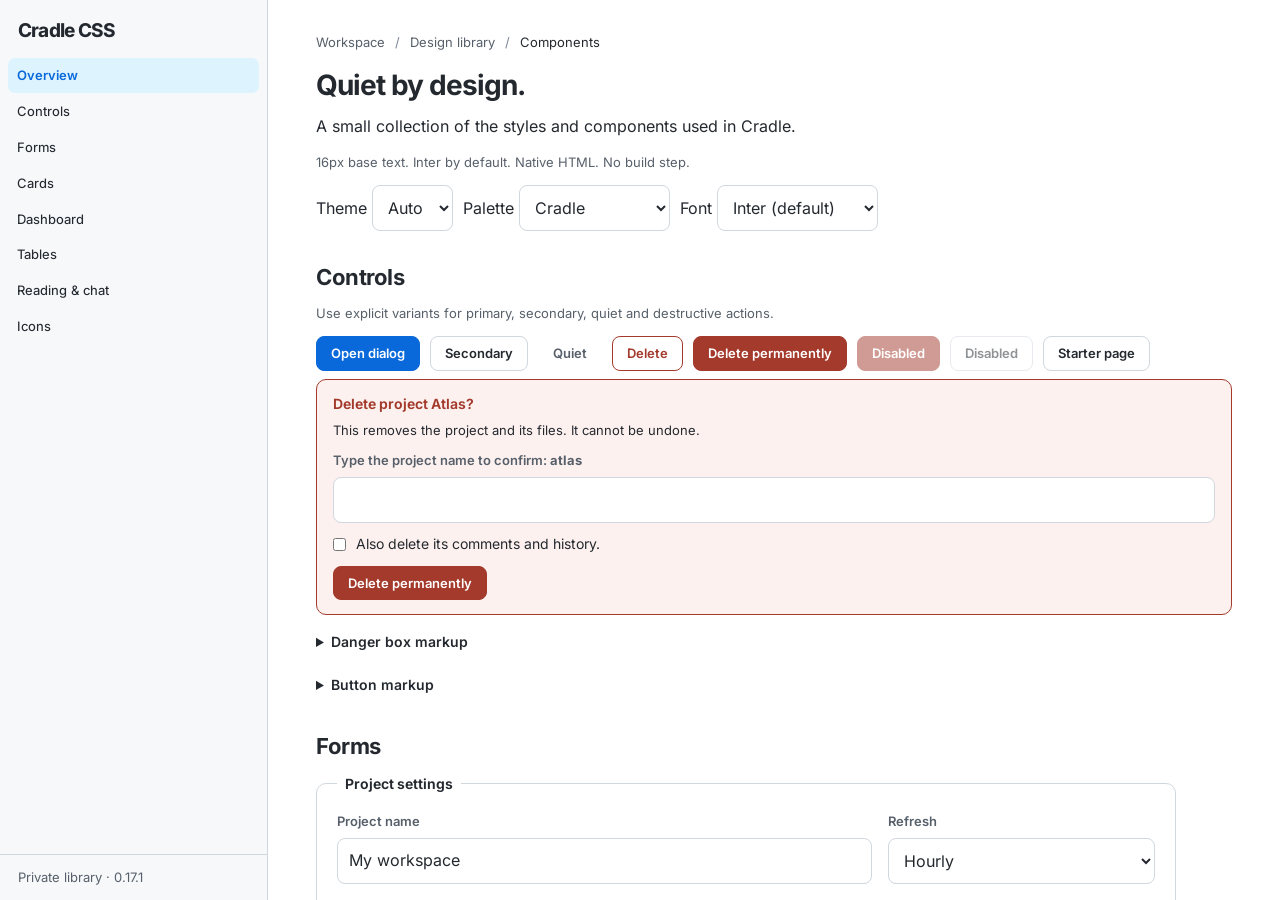
==== index.html @ 5da4446e "Standardize configuration cards and editor footers" ====
<!doctype html>
<html lang="en" data-skin="cradle">
<head>
  <meta charset="utf-8">
  <meta name="viewport" content="width=device-width, initial-scale=1">
  <title>Cradle CSS — components</title>
  <link rel="icon" href="data:,">
  <link rel="stylesheet" href="cradle.css">
  <link rel="stylesheet" href="fonts.css">
  <link rel="stylesheet" href="examples.css">
  <script src="fonts.js"></script>
  <script src="themes.js"></script>
  <script defer src="examples.js"></script>
  <script defer src="sort-tables.js"></script>
</head>
<body class="cradle cr-gallery">
  <div class="cr-shell">
    <aside class="cr-sidebar">
      <div class="cr-sidebar-head"><a class="cr-brand" href="#intro">Cradle CSS</a></div>
      <nav class="cr-nav" aria-label="Components">
        <a href="#intro" aria-current="location">Overview</a>
        <a href="#controls">Controls</a>
        <a href="#forms">Forms</a>
        <a href="#cards">Cards</a>
        <a href="#dashboard">Dashboard</a>
        <a href="#tables">Tables</a>
        <a href="#reading">Reading &amp; chat</a>
        <a href="#icons">Icons</a>
      </nav>
      <div class="cr-sidebar-foot cr-subtle">Private library · 0.17.1</div>
    </aside>
    <main class="cr-main">
      <div class="cr-container">
        <section id="intro" class="cr-section">
          <nav class="cr-breadcrumbs" aria-label="Breadcrumb"><ol><li><a href="starter.html">Workspace</a></li><li><a href="#cards">Design library</a></li><li><span aria-current="page">Components</span></li></ol></nav>
          <h1>Quiet by design.</h1>
          <p>A small collection of the styles and components used in Cradle.</p>
          <p class="cr-subtle">16px base text. Inter by default. Native HTML. No build step.</p>
          <div class="cr-toolbar">
            <label>Theme <select id="theme"><option value="auto">Auto</option><option value="light">Light</option><option value="dark">Dark</option></select></label>
            <label>Palette <select id="skin"><option value="cradle">Cradle</option><option value="dracula">Dracula</option><option value="one-dark">One Dark</option><option value="nord">Nord</option><option value="solarized">Solarized</option><option value="monokai">Monokai</option><option value="tokyo-night">Tokyo Night</option><option value="catppuccin">Catppuccin</option><option value="gruvbox">Gruvbox</option><option value="material">Material</option><option value="gen-i">GEN-I</option><option value="gen-i-portal">GEN-I Portal</option><option value="gen-i-lagoon">GEN-I Lagoon</option></select></label>
            <label>Font <select id="font"><option value="inter">Inter (default)</option><option value="manrope">Manrope</option><option value="native-sans">System</option><option value="native-mono">JetBrains Mono</option><option value="native-serif">Serif</option></select></label>
          </div>
          <div class="cr-gen-i-reference">
            <h3>GEN-I brand colours</h3>
            <div class="cr-grid">
              <article class="cr-card"><div class="cr-brand-swatch cr-gen-i-teal" aria-hidden="true"></div><strong>Teal · #005670</strong><p class="cr-subtle">Primary brand accent</p></article>
              <article class="cr-card"><div class="cr-brand-swatch cr-gen-i-gray" aria-hidden="true"></div><strong>Gray · #414141</strong><p class="cr-subtle">Light-mode text</p></article>
              <article class="cr-card"><div class="cr-brand-swatch cr-gen-i-white" aria-hidden="true"></div><strong>White · #FFFFFF</strong><p class="cr-subtle">Light-mode surfaces</p></article>
            </div>
            <p class="cr-subtle">Based on the supplied 2015 CGP RGB values. Dark colours and neutral/semantic states are digital adaptations. Font is chosen separately; this palette does not supply fonts or an official logo.</p>
            <p class="cr-gen-i-note cr-subtle" data-variant="gen-i">Classic: white surfaces, gray text, teal actions, links and selection.</p>
            <p class="cr-gen-i-note cr-subtle" data-variant="gen-i-lagoon">GEN-I Lagoon: cyan sidebar, deep teal selection and a teal-tinted workspace. Metrics have a strong accent edge; additional colours are digital adaptations.</p>
            <p class="cr-gen-i-note cr-subtle" data-variant="gen-i-portal">GEN-I Portal: pale green-gray sidebar (rgb(229, 236, 235)), turquoise primary buttons (rgb(21, 191, 172)) and a white canvas in light mode. Dark labels and deeper teal links/focus keep highlights readable; dark mode uses matching deep teal surfaces.</p>
            <p lang="sl">Delovni prostor Nova · č, š, ž · Č, Š, Ž</p>
          </div>
        </section>
        <section id="controls" class="cr-section">
          <h2>Controls</h2>
          <p class="cr-subtle">Use explicit variants for primary, secondary, quiet and destructive actions.</p>
          <div class="cr-toolbar">
            <button class="cr-button cr-primary" type="button" id="open-dialog">Open dialog</button>
            <button class="cr-button" type="button">Secondary</button>
            <button class="cr-button cr-quiet" type="button">Quiet</button>
            <button class="cr-button cr-danger" type="button">Delete</button>
            <button class="cr-button cr-danger-fill" type="button">Delete permanently</button>
            <button class="cr-button cr-danger-fill" type="button" disabled>Disabled</button>
            <button class="cr-button" type="button" disabled>Disabled</button>
            <a class="cr-button" href="starter.html">Starter page</a>
          </div>
          <div class="cr-danger-box">
            <h3>Delete project Atlas?</h3>
            <p>This removes the project and its files. It cannot be undone.</p>
            <label class="cr-field"><span>Type the project name to confirm: <strong>atlas</strong></span><input autocomplete="off" aria-label="Project name"></label>
            <label class="cr-check"><input type="checkbox"><span>Also delete its comments and history.</span></label>
            <button class="cr-button cr-danger-fill" type="button">Delete permanently</button>
          </div>
          <details class="cr-details"><summary>Danger box markup</summary><div class="cr-prose"><pre><code>&lt;div class="cr-danger-box"&gt;
  &lt;h3&gt;Delete project Atlas?&lt;/h3&gt;
  &lt;p&gt;This removes the project and its files. It cannot be undone.&lt;/p&gt;
  &lt;label class="cr-field"&gt;&lt;span&gt;Type the name to confirm&lt;/span&gt;&lt;input&gt;&lt;/label&gt;
  &lt;button class="cr-button cr-danger-fill" type="button"&gt;Delete permanently&lt;/button&gt;
&lt;/div&gt;</code></pre></div></details>
          <details class="cr-details"><summary>Button markup</summary><div class="cr-prose"><pre><code>&lt;button class="cr-button cr-primary" type="button"&gt;Save&lt;/button&gt;</code></pre></div></details>
          <p class="cr-subtle" id="feedback" role="status" aria-live="polite"></p>
        </section>
        <section id="forms" class="cr-section">
          <h2>Forms</h2>
          <form class="cr-form" id="sample-form">
            <fieldset>
              <legend>Project settings</legend>
              <div class="cr-row">
                <label class="cr-field">Project name<input name="name" value="My workspace" required></label>
                <label class="cr-field">Refresh<select name="refresh"><option>Hourly</option><option>Daily</option><option>Manual</option></select></label>
              </div>
              <label class="cr-field">Description<textarea name="description" rows="4" placeholder="What is this workspace for?"></textarea></label>
              <label class="cr-check"><input type="checkbox" name="notifications" checked>Enable notifications</label>
              <p class="cr-subtle">This example stays in your browser.</p>
              <button class="cr-button cr-primary" type="submit">Save settings</button>
              <p class="cr-subtle" id="form-status" role="status" aria-live="polite"></p>
            </fieldset>
          </form>
        </section>
        <section id="cards" class="cr-section">
          <h2>Cards &amp; metrics</h2>
          <div class="cr-grid">
            <article class="cr-card">
              <div class="cr-card-head"><div class="cr-identity"><span class="cr-avatar" aria-hidden="true">P</span><strong><s>Project archive</s></strong></div><span class="cr-badge cr-outline">Disabled</span></div>
              <p class="cr-subtle">A second card using the same spacing and controls.</p>
              <button class="cr-button" type="button">Edit</button>
            </article>
            <article class="cr-card">
              <div class="cr-card-head"><div class="cr-identity"><span class="cr-avatar" aria-hidden="true">N</span><strong>Sample notes</strong></div><span class="cr-badge">Ready</span></div>
              <p class="cr-subtle">Personal notes and project ideas.</p>
              <div class="cr-toolbar"><button class="cr-button" type="button">Edit</button><span class="cr-badge cr-outline">Local directory</span></div>
            </article>
          </div>
          <h3>Overview</h3>
          <div class="cr-metrics">
            <div class="cr-metric"><span>Documents</span><strong>128</strong></div>
            <div class="cr-metric"><span>Sources</span><strong>4</strong></div>
            <div class="cr-metric"><span>Questions</span><strong>36</strong></div>
            <div class="cr-metric"><span>Daily cost</span><strong>$0.12</strong></div>
          </div>
        </section>
        <section id="dashboard" class="cr-section">
          <h2>Dashboard &amp; progress</h2>
          <p class="cr-subtle">Cards share a six-column grid when there is room, and stack in smaller containers. Progress uses native HTML with a visible label and value.</p>
          <div class="cr-dashboard">
            <article class="cr-card cr-span-third"><h3>Import queue</h3><label for="import-progress" class="cr-subtle">Documents imported · 64 of 100</label><progress id="import-progress" class="cr-progress" value="64" max="100">64%</progress><p class="cr-subtle">64% complete</p></article>
            <article class="cr-card cr-span-two-thirds"><h3>Project overview</h3><p>Sample notes and the project archive share a quiet workspace.</p><p class="cr-subtle">A wider panel leaves room for context beside the summary.</p></article>
            <article class="cr-card cr-span-half"><h3>Waiting to start</h3><label for="waiting-progress" class="cr-subtle">Sources checked · 0 of 4</label><progress id="waiting-progress" class="cr-progress" value="0" max="4">0%</progress><p class="cr-subtle">Nothing processed yet.</p></article>
            <article class="cr-card cr-span-half"><h3>Archive ready</h3><label for="complete-progress" class="cr-subtle">Files indexed · 12 of 12</label><progress id="complete-progress" class="cr-progress" value="12" max="12">100%</progress><p class="cr-subtle">All files are available.</p></article>
            <article class="cr-card cr-span-full"><h3>Activity summary</h3><p class="cr-subtle">A full-width card can hold a timeline, chart or table using the same components.</p></article>
          </div>
          <details class="cr-details"><summary>Dashboard and progress markup</summary><div class="cr-prose"><pre><code>&lt;div class="cr-dashboard"&gt;
  &lt;article class="cr-card cr-span-third"&gt;Summary&lt;/article&gt;
  &lt;article class="cr-card cr-span-two-thirds"&gt;Details&lt;/article&gt;
&lt;/div&gt;
&lt;label for="work-progress"&gt;Imported · 64 of 100&lt;/label&gt;
&lt;progress id="work-progress" class="cr-progress" value="64" max="100"&gt;64%&lt;/progress&gt;</code></pre></div></details>
        </section>
        <section id="tables" class="cr-section">
          <h2>Tables</h2>
          <p class="cr-subtle">Tables sort by default when the optional helper is loaded. Select a column heading to sort; select it again to reverse the order.</p>
          <div class="cr-table-wrap" tabindex="0" role="region" aria-label="Sample source status">
            <table class="cr-table">
              <thead><tr><th scope="col">Source</th><th scope="col">Documents</th><th scope="col" data-sort="date">Last updated</th><th scope="col" data-sort="text">Status</th></tr></thead>
              <tbody><tr><td>Sample notes</td><td>128</td><td data-sort-value="2026-10-12T09:00:00Z">12 Oct, 09:00</td><td><span class="cr-badge">Ready</span></td></tr><tr><td>Project archive</td><td>64</td><td data-sort-value="2026-10-11T18:30:00Z">11 Oct, 18:30</td><td><span class="cr-badge cr-outline">Disabled</span></td></tr><tr><td>Design ideas</td><td>9</td><td data-sort-value="2026-10-10T14:15:00Z">10 Oct, 14:15</td><td><span class="cr-badge">Ready</span></td></tr></tbody>
            </table>
          </div>
          <section id="sticky-tables" class="cr-section">
          <h3>Sticky headings &amp; actions</h3>
          <p class="cr-subtle">Scroll inside the table. Headings stay at the top and the action column stays at the edge.</p>
          <div class="cr-table-wrap cr-table-scroll" tabindex="0" role="region" aria-label="Scrollable source collections">
            <table class="cr-table cr-table-sticky">
              <thead><tr><th scope="col">Source</th><th scope="col">Documents</th><th scope="col">Description</th><th scope="col">Status</th><th scope="col" class="cr-table-actions" data-sort="none">Actions</th></tr></thead>
              <tbody>
<tr><td>Sample collection 01</td><td>8</td><td>Fictional project documents for the shared workspace.</td><td><span class="cr-badge">Ready</span></td><td class="cr-table-actions"><button class="cr-button" type="button" data-example-source="Sample collection 01" aria-label="Edit Sample collection 01">Edit</button></td></tr>
<tr><td>Sample collection 02</td><td>16</td><td>Fictional project documents for the shared workspace.</td><td><span class="cr-badge">Ready</span></td><td class="cr-table-actions"><button class="cr-button" type="button" data-example-source="Sample collection 02" aria-label="Edit Sample collection 02">Edit</button></td></tr>
<tr><td>Sample collection 03</td><td>24</td><td>Fictional project documents for the shared workspace.</td><td><span class="cr-badge">Ready</span></td><td class="cr-table-actions"><button class="cr-button" type="button" data-example-source="Sample collection 03" aria-label="Edit Sample collection 03">Edit</button></td></tr>
<tr><td>Sample collection 04</td><td>32</td><td>Fictional project documents for the shared workspace.</td><td><span class="cr-badge">Ready</span></td><td class="cr-table-actions"><button class="cr-button" type="button" data-example-source="Sample collection 04" aria-label="Edit Sample collection 04">Edit</button></td></tr>
<tr><td>Sample collection 05</td><td>40</td><td>Fictional project documents for the shared workspace.</td><td><span class="cr-badge">Ready</span></td><td class="cr-table-actions"><button class="cr-button" type="button" data-example-source="Sample collection 05" aria-label="Edit Sample collection 05">Edit</button></td></tr>
<tr><td>Sample collection 06</td><td>48</td><td>Fictional project documents for the shared workspace.</td><td><span class="cr-badge">Ready</span></td><td class="cr-table-actions"><button class="cr-button" type="button" data-example-source="Sample collection 06" aria-label="Edit Sample collection 06">Edit</button></td></tr>
<tr><td>Sample collection 07</td><td>56</td><td>Fictional project documents for the shared workspace.</td><td><span class="cr-badge">Ready</span></td><td class="cr-table-actions"><button class="cr-button" type="button" data-example-source="Sample collection 07" aria-label="Edit Sample collection 07">Edit</button></td></tr>
<tr><td>Sample collection 08</td><td>64</td><td>Fictional project documents for the shared workspace.</td><td><span class="cr-badge">Ready</span></td><td class="cr-table-actions"><button class="cr-button" type="button" data-example-source="Sample collection 08" aria-label="Edit Sample collection 08">Edit</button></td></tr>
<tr><td>Sample collection 09</td><td>72</td><td>Fictional project documents for the shared workspace.</td><td><span class="cr-badge">Ready</span></td><td class="cr-table-actions"><button class="cr-button" type="button" data-example-source="Sample collection 09" aria-label="Edit Sample collection 09">Edit</button></td></tr>
<tr><td>Sample collection 10</td><td>80</td><td>Fictional project documents for the shared workspace.</td><td><span class="cr-badge">Ready</span></td><td class="cr-table-actions"><button class="cr-button" type="button" data-example-source="Sample collection 10" aria-label="Edit Sample collection 10">Edit</button></td></tr>
<tr><td>Sample collection 11</td><td>88</td><td>Fictional project documents for the shared workspace.</td><td><span class="cr-badge">Ready</span></td><td class="cr-table-actions"><button class="cr-button" type="button" data-example-source="Sample collection 11" aria-label="Edit Sample collection 11">Edit</button></td></tr>
<tr><td>Sample collection 12</td><td>96</td><td>Fictional project documents for the shared workspace.</td><td><span class="cr-badge">Ready</span></td><td class="cr-table-actions"><button class="cr-button" type="button" data-example-source="Sample collection 12" aria-label="Edit Sample collection 12">Edit</button></td></tr>
              </tbody>
            </table>
          </div>
          <p id="table-action-status" class="cr-subtle" role="status"></p>
          </section>
          <details class="cr-details"><summary>Keep a table in its original order</summary><div class="cr-prose"><pre><code>&lt;table class="cr-table" data-sortable="false"&gt;…&lt;/table&gt;
&lt;th scope="col" data-sort="none"&gt;Actions&lt;/th&gt;</code></pre></div></details>
        </section>
        <section id="reading" class="cr-section cr-prose">
          <h2>Reading &amp; chat</h2>
          <div class="cr-message">How can I keep the interface consistent?</div>
          <p>Reuse the same typography, controls and spacing across each page. Let the content provide the visual hierarchy.</p>
          <blockquote>Use colour to indicate actions and state, and keep supporting information quiet.</blockquote>
          <p>Set the main text size with <code>--cr-font-size</code>. Keep longer answers within a comfortable reading width.</p>
          <label class="cr-sr-only" for="question">Ask a question</label>
          <textarea class="cr-composer" id="question" placeholder="Ask a question…"></textarea>
        </section>
        <section id="icons" class="cr-section">
          <h2>Lucide icons</h2>
          <p class="cr-subtle">Local SVGs inherit the text colour. Keep labels on controls and use the same icon consistently for the same action.</p>
          <div class="cr-toolbar">
            <button class="cr-button cr-primary" type="button"><svg class="cr-icon" aria-hidden="true" focusable="false"><use href="lucide.svg#plus"></use></svg> New project</button>
            <button class="cr-button" type="button"><svg class="cr-icon" aria-hidden="true" focusable="false"><use href="lucide.svg#save"></use></svg> Save</button>
            <button class="cr-button" type="button"><svg class="cr-icon" aria-hidden="true" focusable="false"><use href="lucide.svg#settings"></use></svg> Settings</button>
            <button class="cr-button cr-danger" type="button"><svg class="cr-icon" aria-hidden="true" focusable="false"><use href="lucide.svg#trash"></use></svg> Delete</button>
            <button class="cr-button cr-quiet" type="button" aria-label="Search workspace"><svg class="cr-icon" aria-hidden="true" focusable="false"><use href="lucide.svg#search"></use></svg></button>
          </div>
          <details class="cr-details"><summary>Icon markup</summary><div class="cr-prose"><pre><code>&lt;button class="cr-button" type="button"&gt;
  &lt;svg class="cr-icon" aria-hidden="true" focusable="false"&gt;
    &lt;use href="lucide.svg#save"&gt;&lt;/use&gt;
  &lt;/svg&gt;
  Save
&lt;/button&gt;</code></pre></div></details>
          <div class="cr-toolbar cr-icon-search">
            <label class="cr-field">Search icons<input id="icon-search" type="search" placeholder="Try arrow, folder or search" aria-controls="icon-catalogue" disabled></label>
            <button id="icon-clear" class="cr-button" type="button" disabled>Clear search</button>
          </div>
          <p id="icon-count" class="cr-subtle" role="status">1879 icons</p>
          <details id="icon-library" class="cr-details" open>
            <summary>Browse all 1879 icons · Lucide 1.56.0</summary>
            <div>
              <noscript><p class="cr-subtle">All icons are listed below. Filtering requires the gallery JavaScript.</p></noscript>
              <ul id="icon-catalogue" class="cr-icon-catalogue" tabindex="0" aria-label="Lucide icon catalogue">
                <li data-icon-name="a-arrow-down"><svg class="cr-icon" aria-hidden="true" focusable="false"><use href="lucide.svg#a-arrow-down"></use></svg><code>a-arrow-down</code></li>
                <li data-icon-name="a-arrow-up"><svg class="cr-icon" aria-hidden="true" focusable="false"><use href="lucide.svg#a-arrow-up"></use></svg><code>a-arrow-up</code></li>
                <li data-icon-name="a-large-small"><svg class="cr-icon" aria-hidden="true" focusable="false"><use href="lucide.svg#a-large-small"></use></svg><code>a-large-small</code></li>
                <li data-icon-name="accessibility"><svg class="cr-icon" aria-hidden="true" focusable="false"><use href="lucide.svg#accessibility"></use></svg><code>accessibility</code></li>
                <li data-icon-name="activity"><svg class="cr-icon" aria-hidden="true" focusable="false"><use href="lucide.svg#activity"></use></svg><code>activity</code></li>
                <li data-icon-name="ad"><svg class="cr-icon" aria-hidden="true" focusable="false"><use href="lucide.svg#ad"></use></svg><code>ad</code></li>
                <li data-icon-name="air-vent"><svg class="cr-icon" aria-hidden="true" focusable="false"><use href="lucide.svg#air-vent"></use></svg><code>air-vent</code></li>
                <li data-icon-name="airplay"><svg class="cr-icon" aria-hidden="true" focusable="false"><use href="lucide.svg#airplay"></use></svg><code>airplay</code></li>
                <li data-icon-name="alarm-clock"><svg class="cr-icon" aria-hidden="true" focusable="false"><use href="lucide.svg#alarm-clock"></use></svg><code>alarm-clock</code></li>
                <li data-icon-name="alarm-clock-check"><svg class="cr-icon" aria-hidden="true" focusable="false"><use href="lucide.svg#alarm-clock-check"></use></svg><code>alarm-clock-check</code></li>
                <li data-icon-name="alarm-clock-minus"><svg class="cr-icon" aria-hidden="true" focusable="false"><use href="lucide.svg#alarm-clock-minus"></use></svg><code>alarm-clock-minus</code></li>
                <li data-icon-name="alarm-clock-off"><svg class="cr-icon" aria-hidden="true" focusable="false"><use href="lucide.svg#alarm-clock-off"></use></svg><code>alarm-clock-off</code></li>
                <li data-icon-name="alarm-clock-plus"><svg class="cr-icon" aria-hidden="true" focusable="false"><use href="lucide.svg#alarm-clock-plus"></use></svg><code>alarm-clock-plus</code></li>
                <li data-icon-name="alarm-smoke"><svg class="cr-icon" aria-hidden="true" focusable="false"><use href="lucide.svg#alarm-smoke"></use></svg><code>alarm-smoke</code></li>
                <li data-icon-name="align-center-horizontal"><svg class="cr-icon" aria-hidden="true" focusable="false"><use href="lucide.svg#align-center-horizontal"></use></svg><code>align-center-horizontal</code></li>
                <li data-icon-name="align-center-vertical"><svg class="cr-icon" aria-hidden="true" focusable="false"><use href="lucide.svg#align-center-vertical"></use></svg><code>align-center-vertical</code></li>
                <li data-icon-name="align-end-horizontal"><svg class="cr-icon" aria-hidden="true" focusable="false"><use href="lucide.svg#align-end-horizontal"></use></svg><code>align-end-horizontal</code></li>
                <li data-icon-name="align-end-vertical"><svg class="cr-icon" aria-hidden="true" focusable="false"><use href="lucide.svg#align-end-vertical"></use></svg><code>align-end-vertical</code></li>
                <li data-icon-name="align-horizontal-distribute-center"><svg class="cr-icon" aria-hidden="true" focusable="false"><use href="lucide.svg#align-horizontal-distribute-center"></use></svg><code>align-horizontal-distribute-center</code></li>
                <li data-icon-name="align-horizontal-distribute-end"><svg class="cr-icon" aria-hidden="true" focusable="false"><use href="lucide.svg#align-horizontal-distribute-end"></use></svg><code>align-horizontal-distribute-end</code></li>
                <li data-icon-name="align-horizontal-distribute-start"><svg class="cr-icon" aria-hidden="true" focusable="false"><use href="lucide.svg#align-horizontal-distribute-start"></use></svg><code>align-horizontal-distribute-start</code></li>
                <li data-icon-name="align-horizontal-justify-center"><svg class="cr-icon" aria-hidden="true" focusable="false"><use href="lucide.svg#align-horizontal-justify-center"></use></svg><code>align-horizontal-justify-center</code></li>
                <li data-icon-name="align-horizontal-justify-end"><svg class="cr-icon" aria-hidden="true" focusable="false"><use href="lucide.svg#align-horizontal-justify-end"></use></svg><code>align-horizontal-justify-end</code></li>
                <li data-icon-name="align-horizontal-justify-start"><svg class="cr-icon" aria-hidden="true" focusable="false"><use href="lucide.svg#align-horizontal-justify-start"></use></svg><code>align-horizontal-justify-start</code></li>
                <li data-icon-name="align-horizontal-space-around"><svg class="cr-icon" aria-hidden="true" focusable="false"><use href="lucide.svg#align-horizontal-space-around"></use></svg><code>align-horizontal-space-around</code></li>
                <li data-icon-name="align-horizontal-space-between"><svg class="cr-icon" aria-hidden="true" focusable="false"><use href="lucide.svg#align-horizontal-space-between"></use></svg><code>align-horizontal-space-between</code></li>
                <li data-icon-name="align-start-horizontal"><svg class="cr-icon" aria-hidden="true" focusable="false"><use href="lucide.svg#align-start-horizontal"></use></svg><code>align-start-horizontal</code></li>
                <li data-icon-name="align-start-vertical"><svg class="cr-icon" aria-hidden="true" focusable="false"><use href="lucide.svg#align-start-vertical"></use></svg><code>align-start-vertical</code></li>
                <li data-icon-name="align-vertical-distribute-center"><svg class="cr-icon" aria-hidden="true" focusable="false"><use href="lucide.svg#align-vertical-distribute-center"></use></svg><code>align-vertical-distribute-center</code></li>
                <li data-icon-name="align-vertical-distribute-end"><svg class="cr-icon" aria-hidden="true" focusable="false"><use href="lucide.svg#align-vertical-distribute-end"></use></svg><code>align-vertical-distribute-end</code></li>
                <li data-icon-name="align-vertical-distribute-start"><svg class="cr-icon" aria-hidden="true" focusable="false"><use href="lucide.svg#align-vertical-distribute-start"></use></svg><code>align-vertical-distribute-start</code></li>
                <li data-icon-name="align-vertical-justify-center"><svg class="cr-icon" aria-hidden="true" focusable="false"><use href="lucide.svg#align-vertical-justify-center"></use></svg><code>align-vertical-justify-center</code></li>
                <li data-icon-name="align-vertical-justify-end"><svg class="cr-icon" aria-hidden="true" focusable="false"><use href="lucide.svg#align-vertical-justify-end"></use></svg><code>align-vertical-justify-end</code></li>
                <li data-icon-name="align-vertical-justify-start"><svg class="cr-icon" aria-hidden="true" focusable="false"><use href="lucide.svg#align-vertical-justify-start"></use></svg><code>align-vertical-justify-start</code></li>
                <li data-icon-name="align-vertical-space-around"><svg class="cr-icon" aria-hidden="true" focusable="false"><use href="lucide.svg#align-vertical-space-around"></use></svg><code>align-vertical-space-around</code></li>
                <li data-icon-name="align-vertical-space-between"><svg class="cr-icon" aria-hidden="true" focusable="false"><use href="lucide.svg#align-vertical-space-between"></use></svg><code>align-vertical-space-between</code></li>
                <li data-icon-name="ambulance"><svg class="cr-icon" aria-hidden="true" focusable="false"><use href="lucide.svg#ambulance"></use></svg><code>ambulance</code></li>
                <li data-icon-name="ampersand"><svg class="cr-icon" aria-hidden="true" focusable="false"><use href="lucide.svg#ampersand"></use></svg><code>ampersand</code></li>
                <li data-icon-name="ampersands"><svg class="cr-icon" aria-hidden="true" focusable="false"><use href="lucide.svg#ampersands"></use></svg><code>ampersands</code></li>
                <li data-icon-name="amphora"><svg class="cr-icon" aria-hidden="true" focusable="false"><use href="lucide.svg#amphora"></use></svg><code>amphora</code></li>
                <li data-icon-name="anchor"><svg class="cr-icon" aria-hidden="true" focusable="false"><use href="lucide.svg#anchor"></use></svg><code>anchor</code></li>
                <li data-icon-name="angle"><svg class="cr-icon" aria-hidden="true" focusable="false"><use href="lucide.svg#angle"></use></svg><code>angle</code></li>
                <li data-icon-name="antenna"><svg class="cr-icon" aria-hidden="true" focusable="false"><use href="lucide.svg#antenna"></use></svg><code>antenna</code></li>
                <li data-icon-name="anvil"><svg class="cr-icon" aria-hidden="true" focusable="false"><use href="lucide.svg#anvil"></use></svg><code>anvil</code></li>
                <li data-icon-name="aperture"><svg class="cr-icon" aria-hidden="true" focusable="false"><use href="lucide.svg#aperture"></use></svg><code>aperture</code></li>
                <li data-icon-name="app-window"><svg class="cr-icon" aria-hidden="true" focusable="false"><use href="lucide.svg#app-window"></use></svg><code>app-window</code></li>
                <li data-icon-name="app-window-mac"><svg class="cr-icon" aria-hidden="true" focusable="false"><use href="lucide.svg#app-window-mac"></use></svg><code>app-window-mac</code></li>
                <li data-icon-name="apple"><svg class="cr-icon" aria-hidden="true" focusable="false"><use href="lucide.svg#apple"></use></svg><code>apple</code></li>
                <li data-icon-name="archive"><svg class="cr-icon" aria-hidden="true" focusable="false"><use href="lucide.svg#archive"></use></svg><code>archive</code></li>
                <li data-icon-name="archive-restore"><svg class="cr-icon" aria-hidden="true" focusable="false"><use href="lucide.svg#archive-restore"></use></svg><code>archive-restore</code></li>
                <li data-icon-name="archive-x"><svg class="cr-icon" aria-hidden="true" focusable="false"><use href="lucide.svg#archive-x"></use></svg><code>archive-x</code></li>
                <li data-icon-name="armchair"><svg class="cr-icon" aria-hidden="true" focusable="false"><use href="lucide.svg#armchair"></use></svg><code>armchair</code></li>
                <li data-icon-name="armenian-dram"><svg class="cr-icon" aria-hidden="true" focusable="false"><use href="lucide.svg#armenian-dram"></use></svg><code>armenian-dram</code></li>
                <li data-icon-name="arrow-big-down"><svg class="cr-icon" aria-hidden="true" focusable="false"><use href="lucide.svg#arrow-big-down"></use></svg><code>arrow-big-down</code></li>
                <li data-icon-name="arrow-big-down-dash"><svg class="cr-icon" aria-hidden="true" focusable="false"><use href="lucide.svg#arrow-big-down-dash"></use></svg><code>arrow-big-down-dash</code></li>
                <li data-icon-name="arrow-big-left"><svg class="cr-icon" aria-hidden="true" focusable="false"><use href="lucide.svg#arrow-big-left"></use></svg><code>arrow-big-left</code></li>
                <li data-icon-name="arrow-big-left-dash"><svg class="cr-icon" aria-hidden="true" focusable="false"><use href="lucide.svg#arrow-big-left-dash"></use></svg><code>arrow-big-left-dash</code></li>
                <li data-icon-name="arrow-big-right"><svg class="cr-icon" aria-hidden="true" focusable="false"><use href="lucide.svg#arrow-big-right"></use></svg><code>arrow-big-right</code></li>
                <li data-icon-name="arrow-big-right-dash"><svg class="cr-icon" aria-hidden="true" focusable="false"><use href="lucide.svg#arrow-big-right-dash"></use></svg><code>arrow-big-right-dash</code></li>
                <li data-icon-name="arrow-big-up"><svg class="cr-icon" aria-hidden="true" focusable="false"><use href="lucide.svg#arrow-big-up"></use></svg><code>arrow-big-up</code></li>
                <li data-icon-name="arrow-big-up-dash"><svg class="cr-icon" aria-hidden="true" focusable="false"><use href="lucide.svg#arrow-big-up-dash"></use></svg><code>arrow-big-up-dash</code></li>
                <li data-icon-name="arrow-down"><svg class="cr-icon" aria-hidden="true" focusable="false"><use href="lucide.svg#arrow-down"></use></svg><code>arrow-down</code></li>
                <li data-icon-name="arrow-down-0-1"><svg class="cr-icon" aria-hidden="true" focusable="false"><use href="lucide.svg#arrow-down-0-1"></use></svg><code>arrow-down-0-1</code></li>
                <li data-icon-name="arrow-down-1-0"><svg class="cr-icon" aria-hidden="true" focusable="false"><use href="lucide.svg#arrow-down-1-0"></use></svg><code>arrow-down-1-0</code></li>
                <li data-icon-name="arrow-down-a-z"><svg class="cr-icon" aria-hidden="true" focusable="false"><use href="lucide.svg#arrow-down-a-z"></use></svg><code>arrow-down-a-z</code></li>
                <li data-icon-name="arrow-down-from-line"><svg class="cr-icon" aria-hidden="true" focusable="false"><use href="lucide.svg#arrow-down-from-line"></use></svg><code>arrow-down-from-line</code></li>
                <li data-icon-name="arrow-down-left"><svg class="cr-icon" aria-hidden="true" focusable="false"><use href="lucide.svg#arrow-down-left"></use></svg><code>arrow-down-left</code></li>
                <li data-icon-name="arrow-down-narrow-wide"><svg class="cr-icon" aria-hidden="true" focusable="false"><use href="lucide.svg#arrow-down-narrow-wide"></use></svg><code>arrow-down-narrow-wide</code></li>
                <li data-icon-name="arrow-down-right"><svg class="cr-icon" aria-hidden="true" focusable="false"><use href="lucide.svg#arrow-down-right"></use></svg><code>arrow-down-right</code></li>
                <li data-icon-name="arrow-down-to-dot"><svg class="cr-icon" aria-hidden="true" focusable="false"><use href="lucide.svg#arrow-down-to-dot"></use></svg><code>arrow-down-to-dot</code></li>
                <li data-icon-name="arrow-down-to-line"><svg class="cr-icon" aria-hidden="true" focusable="false"><use href="lucide.svg#arrow-down-to-line"></use></svg><code>arrow-down-to-line</code></li>
                <li data-icon-name="arrow-down-up"><svg class="cr-icon" aria-hidden="true" focusable="false"><use href="lucide.svg#arrow-down-up"></use></svg><code>arrow-down-up</code></li>
                <li data-icon-name="arrow-down-wide-narrow"><svg class="cr-icon" aria-hidden="true" focusable="false"><use href="lucide.svg#arrow-down-wide-narrow"></use></svg><code>arrow-down-wide-narrow</code></li>
                <li data-icon-name="arrow-down-z-a"><svg class="cr-icon" aria-hidden="true" focusable="false"><use href="lucide.svg#arrow-down-z-a"></use></svg><code>arrow-down-z-a</code></li>
                <li data-icon-name="arrow-left"><svg class="cr-icon" aria-hidden="true" focusable="false"><use href="lucide.svg#arrow-left"></use></svg><code>arrow-left</code></li>
                <li data-icon-name="arrow-left-from-line"><svg class="cr-icon" aria-hidden="true" focusable="false"><use href="lucide.svg#arrow-left-from-line"></use></svg><code>arrow-left-from-line</code></li>
                <li data-icon-name="arrow-left-right"><svg class="cr-icon" aria-hidden="true" focusable="false"><use href="lucide.svg#arrow-left-right"></use></svg><code>arrow-left-right</code></li>
                <li data-icon-name="arrow-left-to-line"><svg class="cr-icon" aria-hidden="true" focusable="false"><use href="lucide.svg#arrow-left-to-line"></use></svg><code>arrow-left-to-line</code></li>
                <li data-icon-name="arrow-right"><svg class="cr-icon" aria-hidden="true" focusable="false"><use href="lucide.svg#arrow-right"></use></svg><code>arrow-right</code></li>
                <li data-icon-name="arrow-right-from-line"><svg class="cr-icon" aria-hidden="true" focusable="false"><use href="lucide.svg#arrow-right-from-line"></use></svg><code>arrow-right-from-line</code></li>
                <li data-icon-name="arrow-right-left"><svg class="cr-icon" aria-hidden="true" focusable="false"><use href="lucide.svg#arrow-right-left"></use></svg><code>arrow-right-left</code></li>
                <li data-icon-name="arrow-right-to-line"><svg class="cr-icon" aria-hidden="true" focusable="false"><use href="lucide.svg#arrow-right-to-line"></use></svg><code>arrow-right-to-line</code></li>
                <li data-icon-name="arrow-up"><svg class="cr-icon" aria-hidden="true" focusable="false"><use href="lucide.svg#arrow-up"></use></svg><code>arrow-up</code></li>
                <li data-icon-name="arrow-up-0-1"><svg class="cr-icon" aria-hidden="true" focusable="false"><use href="lucide.svg#arrow-up-0-1"></use></svg><code>arrow-up-0-1</code></li>
                <li data-icon-name="arrow-up-1-0"><svg class="cr-icon" aria-hidden="true" focusable="false"><use href="lucide.svg#arrow-up-1-0"></use></svg><code>arrow-up-1-0</code></li>
                <li data-icon-name="arrow-up-a-z"><svg class="cr-icon" aria-hidden="true" focusable="false"><use href="lucide.svg#arrow-up-a-z"></use></svg><code>arrow-up-a-z</code></li>
                <li data-icon-name="arrow-up-down"><svg class="cr-icon" aria-hidden="true" focusable="false"><use href="lucide.svg#arrow-up-down"></use></svg><code>arrow-up-down</code></li>
                <li data-icon-name="arrow-up-from-dot"><svg class="cr-icon" aria-hidden="true" focusable="false"><use href="lucide.svg#arrow-up-from-dot"></use></svg><code>arrow-up-from-dot</code></li>
                <li data-icon-name="arrow-up-from-line"><svg class="cr-icon" aria-hidden="true" focusable="false"><use href="lucide.svg#arrow-up-from-line"></use></svg><code>arrow-up-from-line</code></li>
                <li data-icon-name="arrow-up-left"><svg class="cr-icon" aria-hidden="true" focusable="false"><use href="lucide.svg#arrow-up-left"></use></svg><code>arrow-up-left</code></li>
                <li data-icon-name="arrow-up-narrow-wide"><svg class="cr-icon" aria-hidden="true" focusable="false"><use href="lucide.svg#arrow-up-narrow-wide"></use></svg><code>arrow-up-narrow-wide</code></li>
                <li data-icon-name="arrow-up-right"><svg class="cr-icon" aria-hidden="true" focusable="false"><use href="lucide.svg#arrow-up-right"></use></svg><code>arrow-up-right</code></li>
                <li data-icon-name="arrow-up-to-line"><svg class="cr-icon" aria-hidden="true" focusable="false"><use href="lucide.svg#arrow-up-to-line"></use></svg><code>arrow-up-to-line</code></li>
                <li data-icon-name="arrow-up-wide-narrow"><svg class="cr-icon" aria-hidden="true" focusable="false"><use href="lucide.svg#arrow-up-wide-narrow"></use></svg><code>arrow-up-wide-narrow</code></li>
                <li data-icon-name="arrow-up-z-a"><svg class="cr-icon" aria-hidden="true" focusable="false"><use href="lucide.svg#arrow-up-z-a"></use></svg><code>arrow-up-z-a</code></li>
                <li data-icon-name="arrows-up-from-line"><svg class="cr-icon" aria-hidden="true" focusable="false"><use href="lucide.svg#arrows-up-from-line"></use></svg><code>arrows-up-from-line</code></li>
                <li data-icon-name="asterisk"><svg class="cr-icon" aria-hidden="true" focusable="false"><use href="lucide.svg#asterisk"></use></svg><code>asterisk</code></li>
                <li data-icon-name="astroid"><svg class="cr-icon" aria-hidden="true" focusable="false"><use href="lucide.svg#astroid"></use></svg><code>astroid</code></li>
                <li data-icon-name="at-sign"><svg class="cr-icon" aria-hidden="true" focusable="false"><use href="lucide.svg#at-sign"></use></svg><code>at-sign</code></li>
                <li data-icon-name="atom"><svg class="cr-icon" aria-hidden="true" focusable="false"><use href="lucide.svg#atom"></use></svg><code>atom</code></li>
                <li data-icon-name="audio-lines"><svg class="cr-icon" aria-hidden="true" focusable="false"><use href="lucide.svg#audio-lines"></use></svg><code>audio-lines</code></li>
                <li data-icon-name="audio-lines-off"><svg class="cr-icon" aria-hidden="true" focusable="false"><use href="lucide.svg#audio-lines-off"></use></svg><code>audio-lines-off</code></li>
                <li data-icon-name="audio-lines-x"><svg class="cr-icon" aria-hidden="true" focusable="false"><use href="lucide.svg#audio-lines-x"></use></svg><code>audio-lines-x</code></li>
                <li data-icon-name="audio-waveform"><svg class="cr-icon" aria-hidden="true" focusable="false"><use href="lucide.svg#audio-waveform"></use></svg><code>audio-waveform</code></li>
                <li data-icon-name="award"><svg class="cr-icon" aria-hidden="true" focusable="false"><use href="lucide.svg#award"></use></svg><code>award</code></li>
                <li data-icon-name="axe"><svg class="cr-icon" aria-hidden="true" focusable="false"><use href="lucide.svg#axe"></use></svg><code>axe</code></li>
                <li data-icon-name="axis-3d"><svg class="cr-icon" aria-hidden="true" focusable="false"><use href="lucide.svg#axis-3d"></use></svg><code>axis-3d</code></li>
                <li data-icon-name="baby"><svg class="cr-icon" aria-hidden="true" focusable="false"><use href="lucide.svg#baby"></use></svg><code>baby</code></li>
                <li data-icon-name="backpack"><svg class="cr-icon" aria-hidden="true" focusable="false"><use href="lucide.svg#backpack"></use></svg><code>backpack</code></li>
                <li data-icon-name="badge"><svg class="cr-icon" aria-hidden="true" focusable="false"><use href="lucide.svg#badge"></use></svg><code>badge</code></li>
                <li data-icon-name="badge-alert"><svg class="cr-icon" aria-hidden="true" focusable="false"><use href="lucide.svg#badge-alert"></use></svg><code>badge-alert</code></li>
                <li data-icon-name="badge-cent"><svg class="cr-icon" aria-hidden="true" focusable="false"><use href="lucide.svg#badge-cent"></use></svg><code>badge-cent</code></li>
                <li data-icon-name="badge-check"><svg class="cr-icon" aria-hidden="true" focusable="false"><use href="lucide.svg#badge-check"></use></svg><code>badge-check</code></li>
                <li data-icon-name="badge-dollar-sign"><svg class="cr-icon" aria-hidden="true" focusable="false"><use href="lucide.svg#badge-dollar-sign"></use></svg><code>badge-dollar-sign</code></li>
                <li data-icon-name="badge-euro"><svg class="cr-icon" aria-hidden="true" focusable="false"><use href="lucide.svg#badge-euro"></use></svg><code>badge-euro</code></li>
                <li data-icon-name="badge-indian-rupee"><svg class="cr-icon" aria-hidden="true" focusable="false"><use href="lucide.svg#badge-indian-rupee"></use></svg><code>badge-indian-rupee</code></li>
                <li data-icon-name="badge-info"><svg class="cr-icon" aria-hidden="true" focusable="false"><use href="lucide.svg#badge-info"></use></svg><code>badge-info</code></li>
                <li data-icon-name="badge-japanese-yen"><svg class="cr-icon" aria-hidden="true" focusable="false"><use href="lucide.svg#badge-japanese-yen"></use></svg><code>badge-japanese-yen</code></li>
                <li data-icon-name="badge-minus"><svg class="cr-icon" aria-hidden="true" focusable="false"><use href="lucide.svg#badge-minus"></use></svg><code>badge-minus</code></li>
                <li data-icon-name="badge-percent"><svg class="cr-icon" aria-hidden="true" focusable="false"><use href="lucide.svg#badge-percent"></use></svg><code>badge-percent</code></li>
                <li data-icon-name="badge-plus"><svg class="cr-icon" aria-hidden="true" focusable="false"><use href="lucide.svg#badge-plus"></use></svg><code>badge-plus</code></li>
                <li data-icon-name="badge-pound-sterling"><svg class="cr-icon" aria-hidden="true" focusable="false"><use href="lucide.svg#badge-pound-sterling"></use></svg><code>badge-pound-sterling</code></li>
                <li data-icon-name="badge-question-mark"><svg class="cr-icon" aria-hidden="true" focusable="false"><use href="lucide.svg#badge-question-mark"></use></svg><code>badge-question-mark</code></li>
                <li data-icon-name="badge-russian-ruble"><svg class="cr-icon" aria-hidden="true" focusable="false"><use href="lucide.svg#badge-russian-ruble"></use></svg><code>badge-russian-ruble</code></li>
                <li data-icon-name="badge-swiss-franc"><svg class="cr-icon" aria-hidden="true" focusable="false"><use href="lucide.svg#badge-swiss-franc"></use></svg><code>badge-swiss-franc</code></li>
                <li data-icon-name="badge-turkish-lira"><svg class="cr-icon" aria-hidden="true" focusable="false"><use href="lucide.svg#badge-turkish-lira"></use></svg><code>badge-turkish-lira</code></li>
                <li data-icon-name="badge-x"><svg class="cr-icon" aria-hidden="true" focusable="false"><use href="lucide.svg#badge-x"></use></svg><code>badge-x</code></li>
                <li data-icon-name="baggage-claim"><svg class="cr-icon" aria-hidden="true" focusable="false"><use href="lucide.svg#baggage-claim"></use></svg><code>baggage-claim</code></li>
                <li data-icon-name="balloon"><svg class="cr-icon" aria-hidden="true" focusable="false"><use href="lucide.svg#balloon"></use></svg><code>balloon</code></li>
                <li data-icon-name="ban"><svg class="cr-icon" aria-hidden="true" focusable="false"><use href="lucide.svg#ban"></use></svg><code>ban</code></li>
                <li data-icon-name="banana"><svg class="cr-icon" aria-hidden="true" focusable="false"><use href="lucide.svg#banana"></use></svg><code>banana</code></li>
                <li data-icon-name="bandage"><svg class="cr-icon" aria-hidden="true" focusable="false"><use href="lucide.svg#bandage"></use></svg><code>bandage</code></li>
                <li data-icon-name="bangladeshi-taka"><svg class="cr-icon" aria-hidden="true" focusable="false"><use href="lucide.svg#bangladeshi-taka"></use></svg><code>bangladeshi-taka</code></li>
                <li data-icon-name="banknote"><svg class="cr-icon" aria-hidden="true" focusable="false"><use href="lucide.svg#banknote"></use></svg><code>banknote</code></li>
                <li data-icon-name="banknote-arrow-down"><svg class="cr-icon" aria-hidden="true" focusable="false"><use href="lucide.svg#banknote-arrow-down"></use></svg><code>banknote-arrow-down</code></li>
                <li data-icon-name="banknote-arrow-up"><svg class="cr-icon" aria-hidden="true" focusable="false"><use href="lucide.svg#banknote-arrow-up"></use></svg><code>banknote-arrow-up</code></li>
                <li data-icon-name="banknote-check"><svg class="cr-icon" aria-hidden="true" focusable="false"><use href="lucide.svg#banknote-check"></use></svg><code>banknote-check</code></li>
                <li data-icon-name="banknote-x"><svg class="cr-icon" aria-hidden="true" focusable="false"><use href="lucide.svg#banknote-x"></use></svg><code>banknote-x</code></li>
                <li data-icon-name="barcode"><svg class="cr-icon" aria-hidden="true" focusable="false"><use href="lucide.svg#barcode"></use></svg><code>barcode</code></li>
                <li data-icon-name="barrel"><svg class="cr-icon" aria-hidden="true" focusable="false"><use href="lucide.svg#barrel"></use></svg><code>barrel</code></li>
                <li data-icon-name="baseline"><svg class="cr-icon" aria-hidden="true" focusable="false"><use href="lucide.svg#baseline"></use></svg><code>baseline</code></li>
                <li data-icon-name="bath"><svg class="cr-icon" aria-hidden="true" focusable="false"><use href="lucide.svg#bath"></use></svg><code>bath</code></li>
                <li data-icon-name="battery"><svg class="cr-icon" aria-hidden="true" focusable="false"><use href="lucide.svg#battery"></use></svg><code>battery</code></li>
                <li data-icon-name="battery-charging"><svg class="cr-icon" aria-hidden="true" focusable="false"><use href="lucide.svg#battery-charging"></use></svg><code>battery-charging</code></li>
                <li data-icon-name="battery-full"><svg class="cr-icon" aria-hidden="true" focusable="false"><use href="lucide.svg#battery-full"></use></svg><code>battery-full</code></li>
                <li data-icon-name="battery-low"><svg class="cr-icon" aria-hidden="true" focusable="false"><use href="lucide.svg#battery-low"></use></svg><code>battery-low</code></li>
                <li data-icon-name="battery-medium"><svg class="cr-icon" aria-hidden="true" focusable="false"><use href="lucide.svg#battery-medium"></use></svg><code>battery-medium</code></li>
                <li data-icon-name="battery-plus"><svg class="cr-icon" aria-hidden="true" focusable="false"><use href="lucide.svg#battery-plus"></use></svg><code>battery-plus</code></li>
                <li data-icon-name="battery-warning"><svg class="cr-icon" aria-hidden="true" focusable="false"><use href="lucide.svg#battery-warning"></use></svg><code>battery-warning</code></li>
                <li data-icon-name="beaker"><svg class="cr-icon" aria-hidden="true" focusable="false"><use href="lucide.svg#beaker"></use></svg><code>beaker</code></li>
                <li data-icon-name="bean"><svg class="cr-icon" aria-hidden="true" focusable="false"><use href="lucide.svg#bean"></use></svg><code>bean</code></li>
                <li data-icon-name="bean-off"><svg class="cr-icon" aria-hidden="true" focusable="false"><use href="lucide.svg#bean-off"></use></svg><code>bean-off</code></li>
                <li data-icon-name="bed"><svg class="cr-icon" aria-hidden="true" focusable="false"><use href="lucide.svg#bed"></use></svg><code>bed</code></li>
                <li data-icon-name="bed-double"><svg class="cr-icon" aria-hidden="true" focusable="false"><use href="lucide.svg#bed-double"></use></svg><code>bed-double</code></li>
                <li data-icon-name="bed-single"><svg class="cr-icon" aria-hidden="true" focusable="false"><use href="lucide.svg#bed-single"></use></svg><code>bed-single</code></li>
                <li data-icon-name="beef"><svg class="cr-icon" aria-hidden="true" focusable="false"><use href="lucide.svg#beef"></use></svg><code>beef</code></li>
                <li data-icon-name="beef-off"><svg class="cr-icon" aria-hidden="true" focusable="false"><use href="lucide.svg#beef-off"></use></svg><code>beef-off</code></li>
                <li data-icon-name="beer"><svg class="cr-icon" aria-hidden="true" focusable="false"><use href="lucide.svg#beer"></use></svg><code>beer</code></li>
                <li data-icon-name="beer-off"><svg class="cr-icon" aria-hidden="true" focusable="false"><use href="lucide.svg#beer-off"></use></svg><code>beer-off</code></li>
                <li data-icon-name="bell"><svg class="cr-icon" aria-hidden="true" focusable="false"><use href="lucide.svg#bell"></use></svg><code>bell</code></li>
                <li data-icon-name="bell-check"><svg class="cr-icon" aria-hidden="true" focusable="false"><use href="lucide.svg#bell-check"></use></svg><code>bell-check</code></li>
                <li data-icon-name="bell-dot"><svg class="cr-icon" aria-hidden="true" focusable="false"><use href="lucide.svg#bell-dot"></use></svg><code>bell-dot</code></li>
                <li data-icon-name="bell-electric"><svg class="cr-icon" aria-hidden="true" focusable="false"><use href="lucide.svg#bell-electric"></use></svg><code>bell-electric</code></li>
                <li data-icon-name="bell-minus"><svg class="cr-icon" aria-hidden="true" focusable="false"><use href="lucide.svg#bell-minus"></use></svg><code>bell-minus</code></li>
                <li data-icon-name="bell-off"><svg class="cr-icon" aria-hidden="true" focusable="false"><use href="lucide.svg#bell-off"></use></svg><code>bell-off</code></li>
                <li data-icon-name="bell-plus"><svg class="cr-icon" aria-hidden="true" focusable="false"><use href="lucide.svg#bell-plus"></use></svg><code>bell-plus</code></li>
                <li data-icon-name="bell-ring"><svg class="cr-icon" aria-hidden="true" focusable="false"><use href="lucide.svg#bell-ring"></use></svg><code>bell-ring</code></li>
                <li data-icon-name="between-horizontal-end"><svg class="cr-icon" aria-hidden="true" focusable="false"><use href="lucide.svg#between-horizontal-end"></use></svg><code>between-horizontal-end</code></li>
                <li data-icon-name="between-horizontal-start"><svg class="cr-icon" aria-hidden="true" focusable="false"><use href="lucide.svg#between-horizontal-start"></use></svg><code>between-horizontal-start</code></li>
                <li data-icon-name="between-vertical-end"><svg class="cr-icon" aria-hidden="true" focusable="false"><use href="lucide.svg#between-vertical-end"></use></svg><code>between-vertical-end</code></li>
                <li data-icon-name="between-vertical-start"><svg class="cr-icon" aria-hidden="true" focusable="false"><use href="lucide.svg#between-vertical-start"></use></svg><code>between-vertical-start</code></li>
                <li data-icon-name="biceps-flexed"><svg class="cr-icon" aria-hidden="true" focusable="false"><use href="lucide.svg#biceps-flexed"></use></svg><code>biceps-flexed</code></li>
                <li data-icon-name="bike"><svg class="cr-icon" aria-hidden="true" focusable="false"><use href="lucide.svg#bike"></use></svg><code>bike</code></li>
                <li data-icon-name="binary"><svg class="cr-icon" aria-hidden="true" focusable="false"><use href="lucide.svg#binary"></use></svg><code>binary</code></li>
                <li data-icon-name="binoculars"><svg class="cr-icon" aria-hidden="true" focusable="false"><use href="lucide.svg#binoculars"></use></svg><code>binoculars</code></li>
                <li data-icon-name="biohazard"><svg class="cr-icon" aria-hidden="true" focusable="false"><use href="lucide.svg#biohazard"></use></svg><code>biohazard</code></li>
                <li data-icon-name="bird"><svg class="cr-icon" aria-hidden="true" focusable="false"><use href="lucide.svg#bird"></use></svg><code>bird</code></li>
                <li data-icon-name="birdhouse"><svg class="cr-icon" aria-hidden="true" focusable="false"><use href="lucide.svg#birdhouse"></use></svg><code>birdhouse</code></li>
                <li data-icon-name="bitcoin"><svg class="cr-icon" aria-hidden="true" focusable="false"><use href="lucide.svg#bitcoin"></use></svg><code>bitcoin</code></li>
                <li data-icon-name="blend"><svg class="cr-icon" aria-hidden="true" focusable="false"><use href="lucide.svg#blend"></use></svg><code>blend</code></li>
                <li data-icon-name="blender"><svg class="cr-icon" aria-hidden="true" focusable="false"><use href="lucide.svg#blender"></use></svg><code>blender</code></li>
                <li data-icon-name="blinds"><svg class="cr-icon" aria-hidden="true" focusable="false"><use href="lucide.svg#blinds"></use></svg><code>blinds</code></li>
                <li data-icon-name="blocks"><svg class="cr-icon" aria-hidden="true" focusable="false"><use href="lucide.svg#blocks"></use></svg><code>blocks</code></li>
                <li data-icon-name="bluetooth"><svg class="cr-icon" aria-hidden="true" focusable="false"><use href="lucide.svg#bluetooth"></use></svg><code>bluetooth</code></li>
                <li data-icon-name="bluetooth-connected"><svg class="cr-icon" aria-hidden="true" focusable="false"><use href="lucide.svg#bluetooth-connected"></use></svg><code>bluetooth-connected</code></li>
                <li data-icon-name="bluetooth-off"><svg class="cr-icon" aria-hidden="true" focusable="false"><use href="lucide.svg#bluetooth-off"></use></svg><code>bluetooth-off</code></li>
                <li data-icon-name="bluetooth-searching"><svg class="cr-icon" aria-hidden="true" focusable="false"><use href="lucide.svg#bluetooth-searching"></use></svg><code>bluetooth-searching</code></li>
                <li data-icon-name="bold"><svg class="cr-icon" aria-hidden="true" focusable="false"><use href="lucide.svg#bold"></use></svg><code>bold</code></li>
                <li data-icon-name="bolt"><svg class="cr-icon" aria-hidden="true" focusable="false"><use href="lucide.svg#bolt"></use></svg><code>bolt</code></li>
                <li data-icon-name="bomb"><svg class="cr-icon" aria-hidden="true" focusable="false"><use href="lucide.svg#bomb"></use></svg><code>bomb</code></li>
                <li data-icon-name="bone"><svg class="cr-icon" aria-hidden="true" focusable="false"><use href="lucide.svg#bone"></use></svg><code>bone</code></li>
                <li data-icon-name="bone-fracture"><svg class="cr-icon" aria-hidden="true" focusable="false"><use href="lucide.svg#bone-fracture"></use></svg><code>bone-fracture</code></li>
                <li data-icon-name="book"><svg class="cr-icon" aria-hidden="true" focusable="false"><use href="lucide.svg#book"></use></svg><code>book</code></li>
                <li data-icon-name="book-a"><svg class="cr-icon" aria-hidden="true" focusable="false"><use href="lucide.svg#book-a"></use></svg><code>book-a</code></li>
                <li data-icon-name="book-alert"><svg class="cr-icon" aria-hidden="true" focusable="false"><use href="lucide.svg#book-alert"></use></svg><code>book-alert</code></li>
                <li data-icon-name="book-audio"><svg class="cr-icon" aria-hidden="true" focusable="false"><use href="lucide.svg#book-audio"></use></svg><code>book-audio</code></li>
                <li data-icon-name="book-bookmark"><svg class="cr-icon" aria-hidden="true" focusable="false"><use href="lucide.svg#book-bookmark"></use></svg><code>book-bookmark</code></li>
                <li data-icon-name="book-check"><svg class="cr-icon" aria-hidden="true" focusable="false"><use href="lucide.svg#book-check"></use></svg><code>book-check</code></li>
                <li data-icon-name="book-copy"><svg class="cr-icon" aria-hidden="true" focusable="false"><use href="lucide.svg#book-copy"></use></svg><code>book-copy</code></li>
                <li data-icon-name="book-dashed"><svg class="cr-icon" aria-hidden="true" focusable="false"><use href="lucide.svg#book-dashed"></use></svg><code>book-dashed</code></li>
                <li data-icon-name="book-down"><svg class="cr-icon" aria-hidden="true" focusable="false"><use href="lucide.svg#book-down"></use></svg><code>book-down</code></li>
                <li data-icon-name="book-headphones"><svg class="cr-icon" aria-hidden="true" focusable="false"><use href="lucide.svg#book-headphones"></use></svg><code>book-headphones</code></li>
                <li data-icon-name="book-heart"><svg class="cr-icon" aria-hidden="true" focusable="false"><use href="lucide.svg#book-heart"></use></svg><code>book-heart</code></li>
                <li data-icon-name="book-image"><svg class="cr-icon" aria-hidden="true" focusable="false"><use href="lucide.svg#book-image"></use></svg><code>book-image</code></li>
                <li data-icon-name="book-key"><svg class="cr-icon" aria-hidden="true" focusable="false"><use href="lucide.svg#book-key"></use></svg><code>book-key</code></li>
                <li data-icon-name="book-lock"><svg class="cr-icon" aria-hidden="true" focusable="false"><use href="lucide.svg#book-lock"></use></svg><code>book-lock</code></li>
                <li data-icon-name="book-minus"><svg class="cr-icon" aria-hidden="true" focusable="false"><use href="lucide.svg#book-minus"></use></svg><code>book-minus</code></li>
                <li data-icon-name="book-open"><svg class="cr-icon" aria-hidden="true" focusable="false"><use href="lucide.svg#book-open"></use></svg><code>book-open</code></li>
                <li data-icon-name="book-open-check"><svg class="cr-icon" aria-hidden="true" focusable="false"><use href="lucide.svg#book-open-check"></use></svg><code>book-open-check</code></li>
                <li data-icon-name="book-open-text"><svg class="cr-icon" aria-hidden="true" focusable="false"><use href="lucide.svg#book-open-text"></use></svg><code>book-open-text</code></li>
                <li data-icon-name="book-plus"><svg class="cr-icon" aria-hidden="true" focusable="false"><use href="lucide.svg#book-plus"></use></svg><code>book-plus</code></li>
                <li data-icon-name="book-search"><svg class="cr-icon" aria-hidden="true" focusable="false"><use href="lucide.svg#book-search"></use></svg><code>book-search</code></li>
                <li data-icon-name="book-text"><svg class="cr-icon" aria-hidden="true" focusable="false"><use href="lucide.svg#book-text"></use></svg><code>book-text</code></li>
                <li data-icon-name="book-type"><svg class="cr-icon" aria-hidden="true" focusable="false"><use href="lucide.svg#book-type"></use></svg><code>book-type</code></li>
                <li data-icon-name="book-up"><svg class="cr-icon" aria-hidden="true" focusable="false"><use href="lucide.svg#book-up"></use></svg><code>book-up</code></li>
                <li data-icon-name="book-up-2"><svg class="cr-icon" aria-hidden="true" focusable="false"><use href="lucide.svg#book-up-2"></use></svg><code>book-up-2</code></li>
                <li data-icon-name="book-user"><svg class="cr-icon" aria-hidden="true" focusable="false"><use href="lucide.svg#book-user"></use></svg><code>book-user</code></li>
                <li data-icon-name="book-x"><svg class="cr-icon" aria-hidden="true" focusable="false"><use href="lucide.svg#book-x"></use></svg><code>book-x</code></li>
                <li data-icon-name="bookmark"><svg class="cr-icon" aria-hidden="true" focusable="false"><use href="lucide.svg#bookmark"></use></svg><code>bookmark</code></li>
                <li data-icon-name="bookmark-check"><svg class="cr-icon" aria-hidden="true" focusable="false"><use href="lucide.svg#bookmark-check"></use></svg><code>bookmark-check</code></li>
                <li data-icon-name="bookmark-minus"><svg class="cr-icon" aria-hidden="true" focusable="false"><use href="lucide.svg#bookmark-minus"></use></svg><code>bookmark-minus</code></li>
                <li data-icon-name="bookmark-off"><svg class="cr-icon" aria-hidden="true" focusable="false"><use href="lucide.svg#bookmark-off"></use></svg><code>bookmark-off</code></li>
                <li data-icon-name="bookmark-plus"><svg class="cr-icon" aria-hidden="true" focusable="false"><use href="lucide.svg#bookmark-plus"></use></svg><code>bookmark-plus</code></li>
                <li data-icon-name="bookmark-x"><svg class="cr-icon" aria-hidden="true" focusable="false"><use href="lucide.svg#bookmark-x"></use></svg><code>bookmark-x</code></li>
                <li data-icon-name="boom-box"><svg class="cr-icon" aria-hidden="true" focusable="false"><use href="lucide.svg#boom-box"></use></svg><code>boom-box</code></li>
                <li data-icon-name="bot"><svg class="cr-icon" aria-hidden="true" focusable="false"><use href="lucide.svg#bot"></use></svg><code>bot</code></li>
                <li data-icon-name="bot-message-square"><svg class="cr-icon" aria-hidden="true" focusable="false"><use href="lucide.svg#bot-message-square"></use></svg><code>bot-message-square</code></li>
                <li data-icon-name="bot-off"><svg class="cr-icon" aria-hidden="true" focusable="false"><use href="lucide.svg#bot-off"></use></svg><code>bot-off</code></li>
                <li data-icon-name="bottle-wine"><svg class="cr-icon" aria-hidden="true" focusable="false"><use href="lucide.svg#bottle-wine"></use></svg><code>bottle-wine</code></li>
                <li data-icon-name="bow-arrow"><svg class="cr-icon" aria-hidden="true" focusable="false"><use href="lucide.svg#bow-arrow"></use></svg><code>bow-arrow</code></li>
                <li data-icon-name="box"><svg class="cr-icon" aria-hidden="true" focusable="false"><use href="lucide.svg#box"></use></svg><code>box</code></li>
                <li data-icon-name="boxes"><svg class="cr-icon" aria-hidden="true" focusable="false"><use href="lucide.svg#boxes"></use></svg><code>boxes</code></li>
                <li data-icon-name="braces"><svg class="cr-icon" aria-hidden="true" focusable="false"><use href="lucide.svg#braces"></use></svg><code>braces</code></li>
                <li data-icon-name="brackets"><svg class="cr-icon" aria-hidden="true" focusable="false"><use href="lucide.svg#brackets"></use></svg><code>brackets</code></li>
                <li data-icon-name="brain"><svg class="cr-icon" aria-hidden="true" focusable="false"><use href="lucide.svg#brain"></use></svg><code>brain</code></li>
                <li data-icon-name="brain-circuit"><svg class="cr-icon" aria-hidden="true" focusable="false"><use href="lucide.svg#brain-circuit"></use></svg><code>brain-circuit</code></li>
                <li data-icon-name="brain-cog"><svg class="cr-icon" aria-hidden="true" focusable="false"><use href="lucide.svg#brain-cog"></use></svg><code>brain-cog</code></li>
                <li data-icon-name="brick-wall"><svg class="cr-icon" aria-hidden="true" focusable="false"><use href="lucide.svg#brick-wall"></use></svg><code>brick-wall</code></li>
                <li data-icon-name="brick-wall-fire"><svg class="cr-icon" aria-hidden="true" focusable="false"><use href="lucide.svg#brick-wall-fire"></use></svg><code>brick-wall-fire</code></li>
                <li data-icon-name="brick-wall-shield"><svg class="cr-icon" aria-hidden="true" focusable="false"><use href="lucide.svg#brick-wall-shield"></use></svg><code>brick-wall-shield</code></li>
                <li data-icon-name="bridge"><svg class="cr-icon" aria-hidden="true" focusable="false"><use href="lucide.svg#bridge"></use></svg><code>bridge</code></li>
                <li data-icon-name="briefcase"><svg class="cr-icon" aria-hidden="true" focusable="false"><use href="lucide.svg#briefcase"></use></svg><code>briefcase</code></li>
                <li data-icon-name="briefcase-business"><svg class="cr-icon" aria-hidden="true" focusable="false"><use href="lucide.svg#briefcase-business"></use></svg><code>briefcase-business</code></li>
                <li data-icon-name="briefcase-conveyor-belt"><svg class="cr-icon" aria-hidden="true" focusable="false"><use href="lucide.svg#briefcase-conveyor-belt"></use></svg><code>briefcase-conveyor-belt</code></li>
                <li data-icon-name="briefcase-medical"><svg class="cr-icon" aria-hidden="true" focusable="false"><use href="lucide.svg#briefcase-medical"></use></svg><code>briefcase-medical</code></li>
                <li data-icon-name="briefcase-plus"><svg class="cr-icon" aria-hidden="true" focusable="false"><use href="lucide.svg#briefcase-plus"></use></svg><code>briefcase-plus</code></li>
                <li data-icon-name="bring-to-front"><svg class="cr-icon" aria-hidden="true" focusable="false"><use href="lucide.svg#bring-to-front"></use></svg><code>bring-to-front</code></li>
                <li data-icon-name="broccoli"><svg class="cr-icon" aria-hidden="true" focusable="false"><use href="lucide.svg#broccoli"></use></svg><code>broccoli</code></li>
                <li data-icon-name="broom"><svg class="cr-icon" aria-hidden="true" focusable="false"><use href="lucide.svg#broom"></use></svg><code>broom</code></li>
                <li data-icon-name="broom-sparkles"><svg class="cr-icon" aria-hidden="true" focusable="false"><use href="lucide.svg#broom-sparkles"></use></svg><code>broom-sparkles</code></li>
                <li data-icon-name="brush"><svg class="cr-icon" aria-hidden="true" focusable="false"><use href="lucide.svg#brush"></use></svg><code>brush</code></li>
                <li data-icon-name="brush-cleaning"><svg class="cr-icon" aria-hidden="true" focusable="false"><use href="lucide.svg#brush-cleaning"></use></svg><code>brush-cleaning</code></li>
                <li data-icon-name="bubbles"><svg class="cr-icon" aria-hidden="true" focusable="false"><use href="lucide.svg#bubbles"></use></svg><code>bubbles</code></li>
                <li data-icon-name="bug"><svg class="cr-icon" aria-hidden="true" focusable="false"><use href="lucide.svg#bug"></use></svg><code>bug</code></li>
                <li data-icon-name="bug-off"><svg class="cr-icon" aria-hidden="true" focusable="false"><use href="lucide.svg#bug-off"></use></svg><code>bug-off</code></li>
                <li data-icon-name="bug-play"><svg class="cr-icon" aria-hidden="true" focusable="false"><use href="lucide.svg#bug-play"></use></svg><code>bug-play</code></li>
                <li data-icon-name="building"><svg class="cr-icon" aria-hidden="true" focusable="false"><use href="lucide.svg#building"></use></svg><code>building</code></li>
                <li data-icon-name="building-complex"><svg class="cr-icon" aria-hidden="true" focusable="false"><use href="lucide.svg#building-complex"></use></svg><code>building-complex</code></li>
                <li data-icon-name="building-complex-plus"><svg class="cr-icon" aria-hidden="true" focusable="false"><use href="lucide.svg#building-complex-plus"></use></svg><code>building-complex-plus</code></li>
                <li data-icon-name="bus"><svg class="cr-icon" aria-hidden="true" focusable="false"><use href="lucide.svg#bus"></use></svg><code>bus</code></li>
                <li data-icon-name="bus-front"><svg class="cr-icon" aria-hidden="true" focusable="false"><use href="lucide.svg#bus-front"></use></svg><code>bus-front</code></li>
                <li data-icon-name="cable"><svg class="cr-icon" aria-hidden="true" focusable="false"><use href="lucide.svg#cable"></use></svg><code>cable</code></li>
                <li data-icon-name="cable-car"><svg class="cr-icon" aria-hidden="true" focusable="false"><use href="lucide.svg#cable-car"></use></svg><code>cable-car</code></li>
                <li data-icon-name="cake"><svg class="cr-icon" aria-hidden="true" focusable="false"><use href="lucide.svg#cake"></use></svg><code>cake</code></li>
                <li data-icon-name="cake-slice"><svg class="cr-icon" aria-hidden="true" focusable="false"><use href="lucide.svg#cake-slice"></use></svg><code>cake-slice</code></li>
                <li data-icon-name="calculator"><svg class="cr-icon" aria-hidden="true" focusable="false"><use href="lucide.svg#calculator"></use></svg><code>calculator</code></li>
                <li data-icon-name="calendar"><svg class="cr-icon" aria-hidden="true" focusable="false"><use href="lucide.svg#calendar"></use></svg><code>calendar</code></li>
                <li data-icon-name="calendar-1"><svg class="cr-icon" aria-hidden="true" focusable="false"><use href="lucide.svg#calendar-1"></use></svg><code>calendar-1</code></li>
                <li data-icon-name="calendar-arrow-down"><svg class="cr-icon" aria-hidden="true" focusable="false"><use href="lucide.svg#calendar-arrow-down"></use></svg><code>calendar-arrow-down</code></li>
                <li data-icon-name="calendar-arrow-up"><svg class="cr-icon" aria-hidden="true" focusable="false"><use href="lucide.svg#calendar-arrow-up"></use></svg><code>calendar-arrow-up</code></li>
                <li data-icon-name="calendar-check"><svg class="cr-icon" aria-hidden="true" focusable="false"><use href="lucide.svg#calendar-check"></use></svg><code>calendar-check</code></li>
                <li data-icon-name="calendar-check-2"><svg class="cr-icon" aria-hidden="true" focusable="false"><use href="lucide.svg#calendar-check-2"></use></svg><code>calendar-check-2</code></li>
                <li data-icon-name="calendar-chevrons-right"><svg class="cr-icon" aria-hidden="true" focusable="false"><use href="lucide.svg#calendar-chevrons-right"></use></svg><code>calendar-chevrons-right</code></li>
                <li data-icon-name="calendar-clock"><svg class="cr-icon" aria-hidden="true" focusable="false"><use href="lucide.svg#calendar-clock"></use></svg><code>calendar-clock</code></li>
                <li data-icon-name="calendar-cog"><svg class="cr-icon" aria-hidden="true" focusable="false"><use href="lucide.svg#calendar-cog"></use></svg><code>calendar-cog</code></li>
                <li data-icon-name="calendar-days"><svg class="cr-icon" aria-hidden="true" focusable="false"><use href="lucide.svg#calendar-days"></use></svg><code>calendar-days</code></li>
                <li data-icon-name="calendar-fold"><svg class="cr-icon" aria-hidden="true" focusable="false"><use href="lucide.svg#calendar-fold"></use></svg><code>calendar-fold</code></li>
                <li data-icon-name="calendar-heart"><svg class="cr-icon" aria-hidden="true" focusable="false"><use href="lucide.svg#calendar-heart"></use></svg><code>calendar-heart</code></li>
                <li data-icon-name="calendar-minus"><svg class="cr-icon" aria-hidden="true" focusable="false"><use href="lucide.svg#calendar-minus"></use></svg><code>calendar-minus</code></li>
                <li data-icon-name="calendar-minus-2"><svg class="cr-icon" aria-hidden="true" focusable="false"><use href="lucide.svg#calendar-minus-2"></use></svg><code>calendar-minus-2</code></li>
                <li data-icon-name="calendar-off"><svg class="cr-icon" aria-hidden="true" focusable="false"><use href="lucide.svg#calendar-off"></use></svg><code>calendar-off</code></li>
                <li data-icon-name="calendar-plus"><svg class="cr-icon" aria-hidden="true" focusable="false"><use href="lucide.svg#calendar-plus"></use></svg><code>calendar-plus</code></li>
                <li data-icon-name="calendar-plus-2"><svg class="cr-icon" aria-hidden="true" focusable="false"><use href="lucide.svg#calendar-plus-2"></use></svg><code>calendar-plus-2</code></li>
                <li data-icon-name="calendar-range"><svg class="cr-icon" aria-hidden="true" focusable="false"><use href="lucide.svg#calendar-range"></use></svg><code>calendar-range</code></li>
                <li data-icon-name="calendar-search"><svg class="cr-icon" aria-hidden="true" focusable="false"><use href="lucide.svg#calendar-search"></use></svg><code>calendar-search</code></li>
                <li data-icon-name="calendar-sync"><svg class="cr-icon" aria-hidden="true" focusable="false"><use href="lucide.svg#calendar-sync"></use></svg><code>calendar-sync</code></li>
                <li data-icon-name="calendar-x"><svg class="cr-icon" aria-hidden="true" focusable="false"><use href="lucide.svg#calendar-x"></use></svg><code>calendar-x</code></li>
                <li data-icon-name="calendar-x-2"><svg class="cr-icon" aria-hidden="true" focusable="false"><use href="lucide.svg#calendar-x-2"></use></svg><code>calendar-x-2</code></li>
                <li data-icon-name="calendars"><svg class="cr-icon" aria-hidden="true" focusable="false"><use href="lucide.svg#calendars"></use></svg><code>calendars</code></li>
                <li data-icon-name="camera"><svg class="cr-icon" aria-hidden="true" focusable="false"><use href="lucide.svg#camera"></use></svg><code>camera</code></li>
                <li data-icon-name="camera-off"><svg class="cr-icon" aria-hidden="true" focusable="false"><use href="lucide.svg#camera-off"></use></svg><code>camera-off</code></li>
                <li data-icon-name="can"><svg class="cr-icon" aria-hidden="true" focusable="false"><use href="lucide.svg#can"></use></svg><code>can</code></li>
                <li data-icon-name="can-soda"><svg class="cr-icon" aria-hidden="true" focusable="false"><use href="lucide.svg#can-soda"></use></svg><code>can-soda</code></li>
                <li data-icon-name="candy"><svg class="cr-icon" aria-hidden="true" focusable="false"><use href="lucide.svg#candy"></use></svg><code>candy</code></li>
                <li data-icon-name="candy-cane"><svg class="cr-icon" aria-hidden="true" focusable="false"><use href="lucide.svg#candy-cane"></use></svg><code>candy-cane</code></li>
                <li data-icon-name="candy-off"><svg class="cr-icon" aria-hidden="true" focusable="false"><use href="lucide.svg#candy-off"></use></svg><code>candy-off</code></li>
                <li data-icon-name="cannabis"><svg class="cr-icon" aria-hidden="true" focusable="false"><use href="lucide.svg#cannabis"></use></svg><code>cannabis</code></li>
                <li data-icon-name="cannabis-off"><svg class="cr-icon" aria-hidden="true" focusable="false"><use href="lucide.svg#cannabis-off"></use></svg><code>cannabis-off</code></li>
                <li data-icon-name="captions"><svg class="cr-icon" aria-hidden="true" focusable="false"><use href="lucide.svg#captions"></use></svg><code>captions</code></li>
                <li data-icon-name="captions-off"><svg class="cr-icon" aria-hidden="true" focusable="false"><use href="lucide.svg#captions-off"></use></svg><code>captions-off</code></li>
                <li data-icon-name="car"><svg class="cr-icon" aria-hidden="true" focusable="false"><use href="lucide.svg#car"></use></svg><code>car</code></li>
                <li data-icon-name="car-battery"><svg class="cr-icon" aria-hidden="true" focusable="false"><use href="lucide.svg#car-battery"></use></svg><code>car-battery</code></li>
                <li data-icon-name="car-front"><svg class="cr-icon" aria-hidden="true" focusable="false"><use href="lucide.svg#car-front"></use></svg><code>car-front</code></li>
                <li data-icon-name="car-taxi-front"><svg class="cr-icon" aria-hidden="true" focusable="false"><use href="lucide.svg#car-taxi-front"></use></svg><code>car-taxi-front</code></li>
                <li data-icon-name="caravan"><svg class="cr-icon" aria-hidden="true" focusable="false"><use href="lucide.svg#caravan"></use></svg><code>caravan</code></li>
                <li data-icon-name="card-sim"><svg class="cr-icon" aria-hidden="true" focusable="false"><use href="lucide.svg#card-sim"></use></svg><code>card-sim</code></li>
                <li data-icon-name="carrot"><svg class="cr-icon" aria-hidden="true" focusable="false"><use href="lucide.svg#carrot"></use></svg><code>carrot</code></li>
                <li data-icon-name="carton"><svg class="cr-icon" aria-hidden="true" focusable="false"><use href="lucide.svg#carton"></use></svg><code>carton</code></li>
                <li data-icon-name="carton-off"><svg class="cr-icon" aria-hidden="true" focusable="false"><use href="lucide.svg#carton-off"></use></svg><code>carton-off</code></li>
                <li data-icon-name="case-lower"><svg class="cr-icon" aria-hidden="true" focusable="false"><use href="lucide.svg#case-lower"></use></svg><code>case-lower</code></li>
                <li data-icon-name="case-sensitive"><svg class="cr-icon" aria-hidden="true" focusable="false"><use href="lucide.svg#case-sensitive"></use></svg><code>case-sensitive</code></li>
                <li data-icon-name="case-upper"><svg class="cr-icon" aria-hidden="true" focusable="false"><use href="lucide.svg#case-upper"></use></svg><code>case-upper</code></li>
                <li data-icon-name="cassette-tape"><svg class="cr-icon" aria-hidden="true" focusable="false"><use href="lucide.svg#cassette-tape"></use></svg><code>cassette-tape</code></li>
                <li data-icon-name="cast"><svg class="cr-icon" aria-hidden="true" focusable="false"><use href="lucide.svg#cast"></use></svg><code>cast</code></li>
                <li data-icon-name="castle"><svg class="cr-icon" aria-hidden="true" focusable="false"><use href="lucide.svg#castle"></use></svg><code>castle</code></li>
                <li data-icon-name="cat"><svg class="cr-icon" aria-hidden="true" focusable="false"><use href="lucide.svg#cat"></use></svg><code>cat</code></li>
                <li data-icon-name="cctv"><svg class="cr-icon" aria-hidden="true" focusable="false"><use href="lucide.svg#cctv"></use></svg><code>cctv</code></li>
                <li data-icon-name="cctv-off"><svg class="cr-icon" aria-hidden="true" focusable="false"><use href="lucide.svg#cctv-off"></use></svg><code>cctv-off</code></li>
                <li data-icon-name="chart-area"><svg class="cr-icon" aria-hidden="true" focusable="false"><use href="lucide.svg#chart-area"></use></svg><code>chart-area</code></li>
                <li data-icon-name="chart-bar"><svg class="cr-icon" aria-hidden="true" focusable="false"><use href="lucide.svg#chart-bar"></use></svg><code>chart-bar</code></li>
                <li data-icon-name="chart-bar-big"><svg class="cr-icon" aria-hidden="true" focusable="false"><use href="lucide.svg#chart-bar-big"></use></svg><code>chart-bar-big</code></li>
                <li data-icon-name="chart-bar-decreasing"><svg class="cr-icon" aria-hidden="true" focusable="false"><use href="lucide.svg#chart-bar-decreasing"></use></svg><code>chart-bar-decreasing</code></li>
                <li data-icon-name="chart-bar-increasing"><svg class="cr-icon" aria-hidden="true" focusable="false"><use href="lucide.svg#chart-bar-increasing"></use></svg><code>chart-bar-increasing</code></li>
                <li data-icon-name="chart-bar-stacked"><svg class="cr-icon" aria-hidden="true" focusable="false"><use href="lucide.svg#chart-bar-stacked"></use></svg><code>chart-bar-stacked</code></li>
                <li data-icon-name="chart-candlestick"><svg class="cr-icon" aria-hidden="true" focusable="false"><use href="lucide.svg#chart-candlestick"></use></svg><code>chart-candlestick</code></li>
                <li data-icon-name="chart-column"><svg class="cr-icon" aria-hidden="true" focusable="false"><use href="lucide.svg#chart-column"></use></svg><code>chart-column</code></li>
                <li data-icon-name="chart-column-big"><svg class="cr-icon" aria-hidden="true" focusable="false"><use href="lucide.svg#chart-column-big"></use></svg><code>chart-column-big</code></li>
                <li data-icon-name="chart-column-decreasing"><svg class="cr-icon" aria-hidden="true" focusable="false"><use href="lucide.svg#chart-column-decreasing"></use></svg><code>chart-column-decreasing</code></li>
                <li data-icon-name="chart-column-increasing"><svg class="cr-icon" aria-hidden="true" focusable="false"><use href="lucide.svg#chart-column-increasing"></use></svg><code>chart-column-increasing</code></li>
                <li data-icon-name="chart-column-stacked"><svg class="cr-icon" aria-hidden="true" focusable="false"><use href="lucide.svg#chart-column-stacked"></use></svg><code>chart-column-stacked</code></li>
                <li data-icon-name="chart-gantt"><svg class="cr-icon" aria-hidden="true" focusable="false"><use href="lucide.svg#chart-gantt"></use></svg><code>chart-gantt</code></li>
                <li data-icon-name="chart-line"><svg class="cr-icon" aria-hidden="true" focusable="false"><use href="lucide.svg#chart-line"></use></svg><code>chart-line</code></li>
                <li data-icon-name="chart-network"><svg class="cr-icon" aria-hidden="true" focusable="false"><use href="lucide.svg#chart-network"></use></svg><code>chart-network</code></li>
                <li data-icon-name="chart-no-axes-column"><svg class="cr-icon" aria-hidden="true" focusable="false"><use href="lucide.svg#chart-no-axes-column"></use></svg><code>chart-no-axes-column</code></li>
                <li data-icon-name="chart-no-axes-column-decreasing"><svg class="cr-icon" aria-hidden="true" focusable="false"><use href="lucide.svg#chart-no-axes-column-decreasing"></use></svg><code>chart-no-axes-column-decreasing</code></li>
                <li data-icon-name="chart-no-axes-column-increasing"><svg class="cr-icon" aria-hidden="true" focusable="false"><use href="lucide.svg#chart-no-axes-column-increasing"></use></svg><code>chart-no-axes-column-increasing</code></li>
                <li data-icon-name="chart-no-axes-combined"><svg class="cr-icon" aria-hidden="true" focusable="false"><use href="lucide.svg#chart-no-axes-combined"></use></svg><code>chart-no-axes-combined</code></li>
                <li data-icon-name="chart-no-axes-gantt"><svg class="cr-icon" aria-hidden="true" focusable="false"><use href="lucide.svg#chart-no-axes-gantt"></use></svg><code>chart-no-axes-gantt</code></li>
                <li data-icon-name="chart-pie"><svg class="cr-icon" aria-hidden="true" focusable="false"><use href="lucide.svg#chart-pie"></use></svg><code>chart-pie</code></li>
                <li data-icon-name="chart-scatter"><svg class="cr-icon" aria-hidden="true" focusable="false"><use href="lucide.svg#chart-scatter"></use></svg><code>chart-scatter</code></li>
                <li data-icon-name="chart-spline"><svg class="cr-icon" aria-hidden="true" focusable="false"><use href="lucide.svg#chart-spline"></use></svg><code>chart-spline</code></li>
                <li data-icon-name="check"><svg class="cr-icon" aria-hidden="true" focusable="false"><use href="lucide.svg#check"></use></svg><code>check</code></li>
                <li data-icon-name="check-check"><svg class="cr-icon" aria-hidden="true" focusable="false"><use href="lucide.svg#check-check"></use></svg><code>check-check</code></li>
                <li data-icon-name="check-line"><svg class="cr-icon" aria-hidden="true" focusable="false"><use href="lucide.svg#check-line"></use></svg><code>check-line</code></li>
                <li data-icon-name="chef-hat"><svg class="cr-icon" aria-hidden="true" focusable="false"><use href="lucide.svg#chef-hat"></use></svg><code>chef-hat</code></li>
                <li data-icon-name="cherry"><svg class="cr-icon" aria-hidden="true" focusable="false"><use href="lucide.svg#cherry"></use></svg><code>cherry</code></li>
                <li data-icon-name="chess-bishop"><svg class="cr-icon" aria-hidden="true" focusable="false"><use href="lucide.svg#chess-bishop"></use></svg><code>chess-bishop</code></li>
                <li data-icon-name="chess-king"><svg class="cr-icon" aria-hidden="true" focusable="false"><use href="lucide.svg#chess-king"></use></svg><code>chess-king</code></li>
                <li data-icon-name="chess-knight"><svg class="cr-icon" aria-hidden="true" focusable="false"><use href="lucide.svg#chess-knight"></use></svg><code>chess-knight</code></li>
                <li data-icon-name="chess-pawn"><svg class="cr-icon" aria-hidden="true" focusable="false"><use href="lucide.svg#chess-pawn"></use></svg><code>chess-pawn</code></li>
                <li data-icon-name="chess-queen"><svg class="cr-icon" aria-hidden="true" focusable="false"><use href="lucide.svg#chess-queen"></use></svg><code>chess-queen</code></li>
                <li data-icon-name="chess-rook"><svg class="cr-icon" aria-hidden="true" focusable="false"><use href="lucide.svg#chess-rook"></use></svg><code>chess-rook</code></li>
                <li data-icon-name="chevron-down"><svg class="cr-icon" aria-hidden="true" focusable="false"><use href="lucide.svg#chevron-down"></use></svg><code>chevron-down</code></li>
                <li data-icon-name="chevron-first"><svg class="cr-icon" aria-hidden="true" focusable="false"><use href="lucide.svg#chevron-first"></use></svg><code>chevron-first</code></li>
                <li data-icon-name="chevron-last"><svg class="cr-icon" aria-hidden="true" focusable="false"><use href="lucide.svg#chevron-last"></use></svg><code>chevron-last</code></li>
                <li data-icon-name="chevron-left"><svg class="cr-icon" aria-hidden="true" focusable="false"><use href="lucide.svg#chevron-left"></use></svg><code>chevron-left</code></li>
                <li data-icon-name="chevron-right"><svg class="cr-icon" aria-hidden="true" focusable="false"><use href="lucide.svg#chevron-right"></use></svg><code>chevron-right</code></li>
                <li data-icon-name="chevron-up"><svg class="cr-icon" aria-hidden="true" focusable="false"><use href="lucide.svg#chevron-up"></use></svg><code>chevron-up</code></li>
                <li data-icon-name="chevrons-down"><svg class="cr-icon" aria-hidden="true" focusable="false"><use href="lucide.svg#chevrons-down"></use></svg><code>chevrons-down</code></li>
                <li data-icon-name="chevrons-down-up"><svg class="cr-icon" aria-hidden="true" focusable="false"><use href="lucide.svg#chevrons-down-up"></use></svg><code>chevrons-down-up</code></li>
                <li data-icon-name="chevrons-left"><svg class="cr-icon" aria-hidden="true" focusable="false"><use href="lucide.svg#chevrons-left"></use></svg><code>chevrons-left</code></li>
                <li data-icon-name="chevrons-left-right"><svg class="cr-icon" aria-hidden="true" focusable="false"><use href="lucide.svg#chevrons-left-right"></use></svg><code>chevrons-left-right</code></li>
                <li data-icon-name="chevrons-left-right-ellipsis"><svg class="cr-icon" aria-hidden="true" focusable="false"><use href="lucide.svg#chevrons-left-right-ellipsis"></use></svg><code>chevrons-left-right-ellipsis</code></li>
                <li data-icon-name="chevrons-right"><svg class="cr-icon" aria-hidden="true" focusable="false"><use href="lucide.svg#chevrons-right"></use></svg><code>chevrons-right</code></li>
                <li data-icon-name="chevrons-right-left"><svg class="cr-icon" aria-hidden="true" focusable="false"><use href="lucide.svg#chevrons-right-left"></use></svg><code>chevrons-right-left</code></li>
                <li data-icon-name="chevrons-up"><svg class="cr-icon" aria-hidden="true" focusable="false"><use href="lucide.svg#chevrons-up"></use></svg><code>chevrons-up</code></li>
                <li data-icon-name="chevrons-up-down"><svg class="cr-icon" aria-hidden="true" focusable="false"><use href="lucide.svg#chevrons-up-down"></use></svg><code>chevrons-up-down</code></li>
                <li data-icon-name="church"><svg class="cr-icon" aria-hidden="true" focusable="false"><use href="lucide.svg#church"></use></svg><code>church</code></li>
                <li data-icon-name="cigarette"><svg class="cr-icon" aria-hidden="true" focusable="false"><use href="lucide.svg#cigarette"></use></svg><code>cigarette</code></li>
                <li data-icon-name="cigarette-off"><svg class="cr-icon" aria-hidden="true" focusable="false"><use href="lucide.svg#cigarette-off"></use></svg><code>cigarette-off</code></li>
                <li data-icon-name="circle"><svg class="cr-icon" aria-hidden="true" focusable="false"><use href="lucide.svg#circle"></use></svg><code>circle</code></li>
                <li data-icon-name="circle-alert"><svg class="cr-icon" aria-hidden="true" focusable="false"><use href="lucide.svg#circle-alert"></use></svg><code>circle-alert</code></li>
                <li data-icon-name="circle-arrow-down"><svg class="cr-icon" aria-hidden="true" focusable="false"><use href="lucide.svg#circle-arrow-down"></use></svg><code>circle-arrow-down</code></li>
                <li data-icon-name="circle-arrow-left"><svg class="cr-icon" aria-hidden="true" focusable="false"><use href="lucide.svg#circle-arrow-left"></use></svg><code>circle-arrow-left</code></li>
                <li data-icon-name="circle-arrow-out-down-left"><svg class="cr-icon" aria-hidden="true" focusable="false"><use href="lucide.svg#circle-arrow-out-down-left"></use></svg><code>circle-arrow-out-down-left</code></li>
                <li data-icon-name="circle-arrow-out-down-right"><svg class="cr-icon" aria-hidden="true" focusable="false"><use href="lucide.svg#circle-arrow-out-down-right"></use></svg><code>circle-arrow-out-down-right</code></li>
                <li data-icon-name="circle-arrow-out-up-left"><svg class="cr-icon" aria-hidden="true" focusable="false"><use href="lucide.svg#circle-arrow-out-up-left"></use></svg><code>circle-arrow-out-up-left</code></li>
                <li data-icon-name="circle-arrow-out-up-right"><svg class="cr-icon" aria-hidden="true" focusable="false"><use href="lucide.svg#circle-arrow-out-up-right"></use></svg><code>circle-arrow-out-up-right</code></li>
                <li data-icon-name="circle-arrow-right"><svg class="cr-icon" aria-hidden="true" focusable="false"><use href="lucide.svg#circle-arrow-right"></use></svg><code>circle-arrow-right</code></li>
                <li data-icon-name="circle-arrow-up"><svg class="cr-icon" aria-hidden="true" focusable="false"><use href="lucide.svg#circle-arrow-up"></use></svg><code>circle-arrow-up</code></li>
                <li data-icon-name="circle-check"><svg class="cr-icon" aria-hidden="true" focusable="false"><use href="lucide.svg#circle-check"></use></svg><code>circle-check</code></li>
                <li data-icon-name="circle-check-big"><svg class="cr-icon" aria-hidden="true" focusable="false"><use href="lucide.svg#circle-check-big"></use></svg><code>circle-check-big</code></li>
                <li data-icon-name="circle-chevron-down"><svg class="cr-icon" aria-hidden="true" focusable="false"><use href="lucide.svg#circle-chevron-down"></use></svg><code>circle-chevron-down</code></li>
                <li data-icon-name="circle-chevron-left"><svg class="cr-icon" aria-hidden="true" focusable="false"><use href="lucide.svg#circle-chevron-left"></use></svg><code>circle-chevron-left</code></li>
                <li data-icon-name="circle-chevron-right"><svg class="cr-icon" aria-hidden="true" focusable="false"><use href="lucide.svg#circle-chevron-right"></use></svg><code>circle-chevron-right</code></li>
                <li data-icon-name="circle-chevron-up"><svg class="cr-icon" aria-hidden="true" focusable="false"><use href="lucide.svg#circle-chevron-up"></use></svg><code>circle-chevron-up</code></li>
                <li data-icon-name="circle-dashed"><svg class="cr-icon" aria-hidden="true" focusable="false"><use href="lucide.svg#circle-dashed"></use></svg><code>circle-dashed</code></li>
                <li data-icon-name="circle-dashed-check"><svg class="cr-icon" aria-hidden="true" focusable="false"><use href="lucide.svg#circle-dashed-check"></use></svg><code>circle-dashed-check</code></li>
                <li data-icon-name="circle-divide"><svg class="cr-icon" aria-hidden="true" focusable="false"><use href="lucide.svg#circle-divide"></use></svg><code>circle-divide</code></li>
                <li data-icon-name="circle-dollar-sign"><svg class="cr-icon" aria-hidden="true" focusable="false"><use href="lucide.svg#circle-dollar-sign"></use></svg><code>circle-dollar-sign</code></li>
                <li data-icon-name="circle-dot"><svg class="cr-icon" aria-hidden="true" focusable="false"><use href="lucide.svg#circle-dot"></use></svg><code>circle-dot</code></li>
                <li data-icon-name="circle-dot-dashed"><svg class="cr-icon" aria-hidden="true" focusable="false"><use href="lucide.svg#circle-dot-dashed"></use></svg><code>circle-dot-dashed</code></li>
                <li data-icon-name="circle-ellipsis"><svg class="cr-icon" aria-hidden="true" focusable="false"><use href="lucide.svg#circle-ellipsis"></use></svg><code>circle-ellipsis</code></li>
                <li data-icon-name="circle-equal"><svg class="cr-icon" aria-hidden="true" focusable="false"><use href="lucide.svg#circle-equal"></use></svg><code>circle-equal</code></li>
                <li data-icon-name="circle-euro"><svg class="cr-icon" aria-hidden="true" focusable="false"><use href="lucide.svg#circle-euro"></use></svg><code>circle-euro</code></li>
                <li data-icon-name="circle-fading-arrow-up"><svg class="cr-icon" aria-hidden="true" focusable="false"><use href="lucide.svg#circle-fading-arrow-up"></use></svg><code>circle-fading-arrow-up</code></li>
                <li data-icon-name="circle-fading-plus"><svg class="cr-icon" aria-hidden="true" focusable="false"><use href="lucide.svg#circle-fading-plus"></use></svg><code>circle-fading-plus</code></li>
                <li data-icon-name="circle-gauge"><svg class="cr-icon" aria-hidden="true" focusable="false"><use href="lucide.svg#circle-gauge"></use></svg><code>circle-gauge</code></li>
                <li data-icon-name="circle-minus"><svg class="cr-icon" aria-hidden="true" focusable="false"><use href="lucide.svg#circle-minus"></use></svg><code>circle-minus</code></li>
                <li data-icon-name="circle-off"><svg class="cr-icon" aria-hidden="true" focusable="false"><use href="lucide.svg#circle-off"></use></svg><code>circle-off</code></li>
                <li data-icon-name="circle-parking"><svg class="cr-icon" aria-hidden="true" focusable="false"><use href="lucide.svg#circle-parking"></use></svg><code>circle-parking</code></li>
                <li data-icon-name="circle-parking-off"><svg class="cr-icon" aria-hidden="true" focusable="false"><use href="lucide.svg#circle-parking-off"></use></svg><code>circle-parking-off</code></li>
                <li data-icon-name="circle-pause"><svg class="cr-icon" aria-hidden="true" focusable="false"><use href="lucide.svg#circle-pause"></use></svg><code>circle-pause</code></li>
                <li data-icon-name="circle-percent"><svg class="cr-icon" aria-hidden="true" focusable="false"><use href="lucide.svg#circle-percent"></use></svg><code>circle-percent</code></li>
                <li data-icon-name="circle-pile"><svg class="cr-icon" aria-hidden="true" focusable="false"><use href="lucide.svg#circle-pile"></use></svg><code>circle-pile</code></li>
                <li data-icon-name="circle-play"><svg class="cr-icon" aria-hidden="true" focusable="false"><use href="lucide.svg#circle-play"></use></svg><code>circle-play</code></li>
                <li data-icon-name="circle-plus"><svg class="cr-icon" aria-hidden="true" focusable="false"><use href="lucide.svg#circle-plus"></use></svg><code>circle-plus</code></li>
                <li data-icon-name="circle-pound-sterling"><svg class="cr-icon" aria-hidden="true" focusable="false"><use href="lucide.svg#circle-pound-sterling"></use></svg><code>circle-pound-sterling</code></li>
                <li data-icon-name="circle-power"><svg class="cr-icon" aria-hidden="true" focusable="false"><use href="lucide.svg#circle-power"></use></svg><code>circle-power</code></li>
                <li data-icon-name="circle-question-mark"><svg class="cr-icon" aria-hidden="true" focusable="false"><use href="lucide.svg#circle-question-mark"></use></svg><code>circle-question-mark</code></li>
                <li data-icon-name="circle-slash"><svg class="cr-icon" aria-hidden="true" focusable="false"><use href="lucide.svg#circle-slash"></use></svg><code>circle-slash</code></li>
                <li data-icon-name="circle-slash-2"><svg class="cr-icon" aria-hidden="true" focusable="false"><use href="lucide.svg#circle-slash-2"></use></svg><code>circle-slash-2</code></li>
                <li data-icon-name="circle-small"><svg class="cr-icon" aria-hidden="true" focusable="false"><use href="lucide.svg#circle-small"></use></svg><code>circle-small</code></li>
                <li data-icon-name="circle-star"><svg class="cr-icon" aria-hidden="true" focusable="false"><use href="lucide.svg#circle-star"></use></svg><code>circle-star</code></li>
                <li data-icon-name="circle-stop"><svg class="cr-icon" aria-hidden="true" focusable="false"><use href="lucide.svg#circle-stop"></use></svg><code>circle-stop</code></li>
                <li data-icon-name="circle-user"><svg class="cr-icon" aria-hidden="true" focusable="false"><use href="lucide.svg#circle-user"></use></svg><code>circle-user</code></li>
                <li data-icon-name="circle-user-round"><svg class="cr-icon" aria-hidden="true" focusable="false"><use href="lucide.svg#circle-user-round"></use></svg><code>circle-user-round</code></li>
                <li data-icon-name="circle-x"><svg class="cr-icon" aria-hidden="true" focusable="false"><use href="lucide.svg#circle-x"></use></svg><code>circle-x</code></li>
                <li data-icon-name="circuit-board"><svg class="cr-icon" aria-hidden="true" focusable="false"><use href="lucide.svg#circuit-board"></use></svg><code>circuit-board</code></li>
                <li data-icon-name="citrus"><svg class="cr-icon" aria-hidden="true" focusable="false"><use href="lucide.svg#citrus"></use></svg><code>citrus</code></li>
                <li data-icon-name="clapperboard"><svg class="cr-icon" aria-hidden="true" focusable="false"><use href="lucide.svg#clapperboard"></use></svg><code>clapperboard</code></li>
                <li data-icon-name="clef-alto"><svg class="cr-icon" aria-hidden="true" focusable="false"><use href="lucide.svg#clef-alto"></use></svg><code>clef-alto</code></li>
                <li data-icon-name="clef-bass"><svg class="cr-icon" aria-hidden="true" focusable="false"><use href="lucide.svg#clef-bass"></use></svg><code>clef-bass</code></li>
                <li data-icon-name="clef-treble"><svg class="cr-icon" aria-hidden="true" focusable="false"><use href="lucide.svg#clef-treble"></use></svg><code>clef-treble</code></li>
                <li data-icon-name="clipboard"><svg class="cr-icon" aria-hidden="true" focusable="false"><use href="lucide.svg#clipboard"></use></svg><code>clipboard</code></li>
                <li data-icon-name="clipboard-check"><svg class="cr-icon" aria-hidden="true" focusable="false"><use href="lucide.svg#clipboard-check"></use></svg><code>clipboard-check</code></li>
                <li data-icon-name="clipboard-clock"><svg class="cr-icon" aria-hidden="true" focusable="false"><use href="lucide.svg#clipboard-clock"></use></svg><code>clipboard-clock</code></li>
                <li data-icon-name="clipboard-copy"><svg class="cr-icon" aria-hidden="true" focusable="false"><use href="lucide.svg#clipboard-copy"></use></svg><code>clipboard-copy</code></li>
                <li data-icon-name="clipboard-list"><svg class="cr-icon" aria-hidden="true" focusable="false"><use href="lucide.svg#clipboard-list"></use></svg><code>clipboard-list</code></li>
                <li data-icon-name="clipboard-minus"><svg class="cr-icon" aria-hidden="true" focusable="false"><use href="lucide.svg#clipboard-minus"></use></svg><code>clipboard-minus</code></li>
                <li data-icon-name="clipboard-paste"><svg class="cr-icon" aria-hidden="true" focusable="false"><use href="lucide.svg#clipboard-paste"></use></svg><code>clipboard-paste</code></li>
                <li data-icon-name="clipboard-pen"><svg class="cr-icon" aria-hidden="true" focusable="false"><use href="lucide.svg#clipboard-pen"></use></svg><code>clipboard-pen</code></li>
                <li data-icon-name="clipboard-pen-line"><svg class="cr-icon" aria-hidden="true" focusable="false"><use href="lucide.svg#clipboard-pen-line"></use></svg><code>clipboard-pen-line</code></li>
                <li data-icon-name="clipboard-plus"><svg class="cr-icon" aria-hidden="true" focusable="false"><use href="lucide.svg#clipboard-plus"></use></svg><code>clipboard-plus</code></li>
                <li data-icon-name="clipboard-type"><svg class="cr-icon" aria-hidden="true" focusable="false"><use href="lucide.svg#clipboard-type"></use></svg><code>clipboard-type</code></li>
                <li data-icon-name="clipboard-x"><svg class="cr-icon" aria-hidden="true" focusable="false"><use href="lucide.svg#clipboard-x"></use></svg><code>clipboard-x</code></li>
                <li data-icon-name="clock"><svg class="cr-icon" aria-hidden="true" focusable="false"><use href="lucide.svg#clock"></use></svg><code>clock</code></li>
                <li data-icon-name="clock-1"><svg class="cr-icon" aria-hidden="true" focusable="false"><use href="lucide.svg#clock-1"></use></svg><code>clock-1</code></li>
                <li data-icon-name="clock-10"><svg class="cr-icon" aria-hidden="true" focusable="false"><use href="lucide.svg#clock-10"></use></svg><code>clock-10</code></li>
                <li data-icon-name="clock-11"><svg class="cr-icon" aria-hidden="true" focusable="false"><use href="lucide.svg#clock-11"></use></svg><code>clock-11</code></li>
                <li data-icon-name="clock-12"><svg class="cr-icon" aria-hidden="true" focusable="false"><use href="lucide.svg#clock-12"></use></svg><code>clock-12</code></li>
                <li data-icon-name="clock-2"><svg class="cr-icon" aria-hidden="true" focusable="false"><use href="lucide.svg#clock-2"></use></svg><code>clock-2</code></li>
                <li data-icon-name="clock-3"><svg class="cr-icon" aria-hidden="true" focusable="false"><use href="lucide.svg#clock-3"></use></svg><code>clock-3</code></li>
                <li data-icon-name="clock-4"><svg class="cr-icon" aria-hidden="true" focusable="false"><use href="lucide.svg#clock-4"></use></svg><code>clock-4</code></li>
                <li data-icon-name="clock-5"><svg class="cr-icon" aria-hidden="true" focusable="false"><use href="lucide.svg#clock-5"></use></svg><code>clock-5</code></li>
                <li data-icon-name="clock-6"><svg class="cr-icon" aria-hidden="true" focusable="false"><use href="lucide.svg#clock-6"></use></svg><code>clock-6</code></li>
                <li data-icon-name="clock-7"><svg class="cr-icon" aria-hidden="true" focusable="false"><use href="lucide.svg#clock-7"></use></svg><code>clock-7</code></li>
                <li data-icon-name="clock-8"><svg class="cr-icon" aria-hidden="true" focusable="false"><use href="lucide.svg#clock-8"></use></svg><code>clock-8</code></li>
                <li data-icon-name="clock-9"><svg class="cr-icon" aria-hidden="true" focusable="false"><use href="lucide.svg#clock-9"></use></svg><code>clock-9</code></li>
                <li data-icon-name="clock-alert"><svg class="cr-icon" aria-hidden="true" focusable="false"><use href="lucide.svg#clock-alert"></use></svg><code>clock-alert</code></li>
                <li data-icon-name="clock-arrow-down"><svg class="cr-icon" aria-hidden="true" focusable="false"><use href="lucide.svg#clock-arrow-down"></use></svg><code>clock-arrow-down</code></li>
                <li data-icon-name="clock-arrow-left"><svg class="cr-icon" aria-hidden="true" focusable="false"><use href="lucide.svg#clock-arrow-left"></use></svg><code>clock-arrow-left</code></li>
                <li data-icon-name="clock-arrow-right"><svg class="cr-icon" aria-hidden="true" focusable="false"><use href="lucide.svg#clock-arrow-right"></use></svg><code>clock-arrow-right</code></li>
                <li data-icon-name="clock-arrow-up"><svg class="cr-icon" aria-hidden="true" focusable="false"><use href="lucide.svg#clock-arrow-up"></use></svg><code>clock-arrow-up</code></li>
                <li data-icon-name="clock-check"><svg class="cr-icon" aria-hidden="true" focusable="false"><use href="lucide.svg#clock-check"></use></svg><code>clock-check</code></li>
                <li data-icon-name="clock-fading"><svg class="cr-icon" aria-hidden="true" focusable="false"><use href="lucide.svg#clock-fading"></use></svg><code>clock-fading</code></li>
                <li data-icon-name="clock-plus"><svg class="cr-icon" aria-hidden="true" focusable="false"><use href="lucide.svg#clock-plus"></use></svg><code>clock-plus</code></li>
                <li data-icon-name="closed-caption"><svg class="cr-icon" aria-hidden="true" focusable="false"><use href="lucide.svg#closed-caption"></use></svg><code>closed-caption</code></li>
                <li data-icon-name="cloud"><svg class="cr-icon" aria-hidden="true" focusable="false"><use href="lucide.svg#cloud"></use></svg><code>cloud</code></li>
                <li data-icon-name="cloud-alert"><svg class="cr-icon" aria-hidden="true" focusable="false"><use href="lucide.svg#cloud-alert"></use></svg><code>cloud-alert</code></li>
                <li data-icon-name="cloud-backup"><svg class="cr-icon" aria-hidden="true" focusable="false"><use href="lucide.svg#cloud-backup"></use></svg><code>cloud-backup</code></li>
                <li data-icon-name="cloud-check"><svg class="cr-icon" aria-hidden="true" focusable="false"><use href="lucide.svg#cloud-check"></use></svg><code>cloud-check</code></li>
                <li data-icon-name="cloud-cog"><svg class="cr-icon" aria-hidden="true" focusable="false"><use href="lucide.svg#cloud-cog"></use></svg><code>cloud-cog</code></li>
                <li data-icon-name="cloud-download"><svg class="cr-icon" aria-hidden="true" focusable="false"><use href="lucide.svg#cloud-download"></use></svg><code>cloud-download</code></li>
                <li data-icon-name="cloud-drizzle"><svg class="cr-icon" aria-hidden="true" focusable="false"><use href="lucide.svg#cloud-drizzle"></use></svg><code>cloud-drizzle</code></li>
                <li data-icon-name="cloud-fog"><svg class="cr-icon" aria-hidden="true" focusable="false"><use href="lucide.svg#cloud-fog"></use></svg><code>cloud-fog</code></li>
                <li data-icon-name="cloud-hail"><svg class="cr-icon" aria-hidden="true" focusable="false"><use href="lucide.svg#cloud-hail"></use></svg><code>cloud-hail</code></li>
                <li data-icon-name="cloud-lightning"><svg class="cr-icon" aria-hidden="true" focusable="false"><use href="lucide.svg#cloud-lightning"></use></svg><code>cloud-lightning</code></li>
                <li data-icon-name="cloud-moon"><svg class="cr-icon" aria-hidden="true" focusable="false"><use href="lucide.svg#cloud-moon"></use></svg><code>cloud-moon</code></li>
                <li data-icon-name="cloud-moon-rain"><svg class="cr-icon" aria-hidden="true" focusable="false"><use href="lucide.svg#cloud-moon-rain"></use></svg><code>cloud-moon-rain</code></li>
                <li data-icon-name="cloud-off"><svg class="cr-icon" aria-hidden="true" focusable="false"><use href="lucide.svg#cloud-off"></use></svg><code>cloud-off</code></li>
                <li data-icon-name="cloud-rain"><svg class="cr-icon" aria-hidden="true" focusable="false"><use href="lucide.svg#cloud-rain"></use></svg><code>cloud-rain</code></li>
                <li data-icon-name="cloud-rain-wind"><svg class="cr-icon" aria-hidden="true" focusable="false"><use href="lucide.svg#cloud-rain-wind"></use></svg><code>cloud-rain-wind</code></li>
                <li data-icon-name="cloud-snow"><svg class="cr-icon" aria-hidden="true" focusable="false"><use href="lucide.svg#cloud-snow"></use></svg><code>cloud-snow</code></li>
                <li data-icon-name="cloud-sun"><svg class="cr-icon" aria-hidden="true" focusable="false"><use href="lucide.svg#cloud-sun"></use></svg><code>cloud-sun</code></li>
                <li data-icon-name="cloud-sun-rain"><svg class="cr-icon" aria-hidden="true" focusable="false"><use href="lucide.svg#cloud-sun-rain"></use></svg><code>cloud-sun-rain</code></li>
                <li data-icon-name="cloud-sync"><svg class="cr-icon" aria-hidden="true" focusable="false"><use href="lucide.svg#cloud-sync"></use></svg><code>cloud-sync</code></li>
                <li data-icon-name="cloud-upload"><svg class="cr-icon" aria-hidden="true" focusable="false"><use href="lucide.svg#cloud-upload"></use></svg><code>cloud-upload</code></li>
                <li data-icon-name="cloudy"><svg class="cr-icon" aria-hidden="true" focusable="false"><use href="lucide.svg#cloudy"></use></svg><code>cloudy</code></li>
                <li data-icon-name="clover"><svg class="cr-icon" aria-hidden="true" focusable="false"><use href="lucide.svg#clover"></use></svg><code>clover</code></li>
                <li data-icon-name="club"><svg class="cr-icon" aria-hidden="true" focusable="false"><use href="lucide.svg#club"></use></svg><code>club</code></li>
                <li data-icon-name="code"><svg class="cr-icon" aria-hidden="true" focusable="false"><use href="lucide.svg#code"></use></svg><code>code</code></li>
                <li data-icon-name="code-xml"><svg class="cr-icon" aria-hidden="true" focusable="false"><use href="lucide.svg#code-xml"></use></svg><code>code-xml</code></li>
                <li data-icon-name="coffee"><svg class="cr-icon" aria-hidden="true" focusable="false"><use href="lucide.svg#coffee"></use></svg><code>coffee</code></li>
                <li data-icon-name="cog"><svg class="cr-icon" aria-hidden="true" focusable="false"><use href="lucide.svg#cog"></use></svg><code>cog</code></li>
                <li data-icon-name="coins"><svg class="cr-icon" aria-hidden="true" focusable="false"><use href="lucide.svg#coins"></use></svg><code>coins</code></li>
                <li data-icon-name="columns-2"><svg class="cr-icon" aria-hidden="true" focusable="false"><use href="lucide.svg#columns-2"></use></svg><code>columns-2</code></li>
                <li data-icon-name="columns-3"><svg class="cr-icon" aria-hidden="true" focusable="false"><use href="lucide.svg#columns-3"></use></svg><code>columns-3</code></li>
                <li data-icon-name="columns-3-cog"><svg class="cr-icon" aria-hidden="true" focusable="false"><use href="lucide.svg#columns-3-cog"></use></svg><code>columns-3-cog</code></li>
                <li data-icon-name="columns-4"><svg class="cr-icon" aria-hidden="true" focusable="false"><use href="lucide.svg#columns-4"></use></svg><code>columns-4</code></li>
                <li data-icon-name="combine"><svg class="cr-icon" aria-hidden="true" focusable="false"><use href="lucide.svg#combine"></use></svg><code>combine</code></li>
                <li data-icon-name="command"><svg class="cr-icon" aria-hidden="true" focusable="false"><use href="lucide.svg#command"></use></svg><code>command</code></li>
                <li data-icon-name="compass"><svg class="cr-icon" aria-hidden="true" focusable="false"><use href="lucide.svg#compass"></use></svg><code>compass</code></li>
                <li data-icon-name="component"><svg class="cr-icon" aria-hidden="true" focusable="false"><use href="lucide.svg#component"></use></svg><code>component</code></li>
                <li data-icon-name="computer"><svg class="cr-icon" aria-hidden="true" focusable="false"><use href="lucide.svg#computer"></use></svg><code>computer</code></li>
                <li data-icon-name="concierge-bell"><svg class="cr-icon" aria-hidden="true" focusable="false"><use href="lucide.svg#concierge-bell"></use></svg><code>concierge-bell</code></li>
                <li data-icon-name="cone"><svg class="cr-icon" aria-hidden="true" focusable="false"><use href="lucide.svg#cone"></use></svg><code>cone</code></li>
                <li data-icon-name="construction"><svg class="cr-icon" aria-hidden="true" focusable="false"><use href="lucide.svg#construction"></use></svg><code>construction</code></li>
                <li data-icon-name="contact"><svg class="cr-icon" aria-hidden="true" focusable="false"><use href="lucide.svg#contact"></use></svg><code>contact</code></li>
                <li data-icon-name="contact-round"><svg class="cr-icon" aria-hidden="true" focusable="false"><use href="lucide.svg#contact-round"></use></svg><code>contact-round</code></li>
                <li data-icon-name="container"><svg class="cr-icon" aria-hidden="true" focusable="false"><use href="lucide.svg#container"></use></svg><code>container</code></li>
                <li data-icon-name="contrast"><svg class="cr-icon" aria-hidden="true" focusable="false"><use href="lucide.svg#contrast"></use></svg><code>contrast</code></li>
                <li data-icon-name="cookie"><svg class="cr-icon" aria-hidden="true" focusable="false"><use href="lucide.svg#cookie"></use></svg><code>cookie</code></li>
                <li data-icon-name="cooking-pot"><svg class="cr-icon" aria-hidden="true" focusable="false"><use href="lucide.svg#cooking-pot"></use></svg><code>cooking-pot</code></li>
                <li data-icon-name="copy"><svg class="cr-icon" aria-hidden="true" focusable="false"><use href="lucide.svg#copy"></use></svg><code>copy</code></li>
                <li data-icon-name="copy-check"><svg class="cr-icon" aria-hidden="true" focusable="false"><use href="lucide.svg#copy-check"></use></svg><code>copy-check</code></li>
                <li data-icon-name="copy-minus"><svg class="cr-icon" aria-hidden="true" focusable="false"><use href="lucide.svg#copy-minus"></use></svg><code>copy-minus</code></li>
                <li data-icon-name="copy-plus"><svg class="cr-icon" aria-hidden="true" focusable="false"><use href="lucide.svg#copy-plus"></use></svg><code>copy-plus</code></li>
                <li data-icon-name="copy-slash"><svg class="cr-icon" aria-hidden="true" focusable="false"><use href="lucide.svg#copy-slash"></use></svg><code>copy-slash</code></li>
                <li data-icon-name="copy-x"><svg class="cr-icon" aria-hidden="true" focusable="false"><use href="lucide.svg#copy-x"></use></svg><code>copy-x</code></li>
                <li data-icon-name="copyleft"><svg class="cr-icon" aria-hidden="true" focusable="false"><use href="lucide.svg#copyleft"></use></svg><code>copyleft</code></li>
                <li data-icon-name="copyright"><svg class="cr-icon" aria-hidden="true" focusable="false"><use href="lucide.svg#copyright"></use></svg><code>copyright</code></li>
                <li data-icon-name="corner-down-left"><svg class="cr-icon" aria-hidden="true" focusable="false"><use href="lucide.svg#corner-down-left"></use></svg><code>corner-down-left</code></li>
                <li data-icon-name="corner-down-right"><svg class="cr-icon" aria-hidden="true" focusable="false"><use href="lucide.svg#corner-down-right"></use></svg><code>corner-down-right</code></li>
                <li data-icon-name="corner-left-down"><svg class="cr-icon" aria-hidden="true" focusable="false"><use href="lucide.svg#corner-left-down"></use></svg><code>corner-left-down</code></li>
                <li data-icon-name="corner-left-up"><svg class="cr-icon" aria-hidden="true" focusable="false"><use href="lucide.svg#corner-left-up"></use></svg><code>corner-left-up</code></li>
                <li data-icon-name="corner-right-down"><svg class="cr-icon" aria-hidden="true" focusable="false"><use href="lucide.svg#corner-right-down"></use></svg><code>corner-right-down</code></li>
                <li data-icon-name="corner-right-up"><svg class="cr-icon" aria-hidden="true" focusable="false"><use href="lucide.svg#corner-right-up"></use></svg><code>corner-right-up</code></li>
                <li data-icon-name="corner-up-left"><svg class="cr-icon" aria-hidden="true" focusable="false"><use href="lucide.svg#corner-up-left"></use></svg><code>corner-up-left</code></li>
                <li data-icon-name="corner-up-right"><svg class="cr-icon" aria-hidden="true" focusable="false"><use href="lucide.svg#corner-up-right"></use></svg><code>corner-up-right</code></li>
                <li data-icon-name="cpu"><svg class="cr-icon" aria-hidden="true" focusable="false"><use href="lucide.svg#cpu"></use></svg><code>cpu</code></li>
                <li data-icon-name="creative-commons"><svg class="cr-icon" aria-hidden="true" focusable="false"><use href="lucide.svg#creative-commons"></use></svg><code>creative-commons</code></li>
                <li data-icon-name="credit-card"><svg class="cr-icon" aria-hidden="true" focusable="false"><use href="lucide.svg#credit-card"></use></svg><code>credit-card</code></li>
                <li data-icon-name="credit-card-check"><svg class="cr-icon" aria-hidden="true" focusable="false"><use href="lucide.svg#credit-card-check"></use></svg><code>credit-card-check</code></li>
                <li data-icon-name="credit-card-minus"><svg class="cr-icon" aria-hidden="true" focusable="false"><use href="lucide.svg#credit-card-minus"></use></svg><code>credit-card-minus</code></li>
                <li data-icon-name="credit-card-plus"><svg class="cr-icon" aria-hidden="true" focusable="false"><use href="lucide.svg#credit-card-plus"></use></svg><code>credit-card-plus</code></li>
                <li data-icon-name="credit-card-reader"><svg class="cr-icon" aria-hidden="true" focusable="false"><use href="lucide.svg#credit-card-reader"></use></svg><code>credit-card-reader</code></li>
                <li data-icon-name="credit-card-x"><svg class="cr-icon" aria-hidden="true" focusable="false"><use href="lucide.svg#credit-card-x"></use></svg><code>credit-card-x</code></li>
                <li data-icon-name="croissant"><svg class="cr-icon" aria-hidden="true" focusable="false"><use href="lucide.svg#croissant"></use></svg><code>croissant</code></li>
                <li data-icon-name="crop"><svg class="cr-icon" aria-hidden="true" focusable="false"><use href="lucide.svg#crop"></use></svg><code>crop</code></li>
                <li data-icon-name="cross"><svg class="cr-icon" aria-hidden="true" focusable="false"><use href="lucide.svg#cross"></use></svg><code>cross</code></li>
                <li data-icon-name="crosshair"><svg class="cr-icon" aria-hidden="true" focusable="false"><use href="lucide.svg#crosshair"></use></svg><code>crosshair</code></li>
                <li data-icon-name="crown"><svg class="cr-icon" aria-hidden="true" focusable="false"><use href="lucide.svg#crown"></use></svg><code>crown</code></li>
                <li data-icon-name="cuboid"><svg class="cr-icon" aria-hidden="true" focusable="false"><use href="lucide.svg#cuboid"></use></svg><code>cuboid</code></li>
                <li data-icon-name="cup-soda"><svg class="cr-icon" aria-hidden="true" focusable="false"><use href="lucide.svg#cup-soda"></use></svg><code>cup-soda</code></li>
                <li data-icon-name="cupcake"><svg class="cr-icon" aria-hidden="true" focusable="false"><use href="lucide.svg#cupcake"></use></svg><code>cupcake</code></li>
                <li data-icon-name="currency"><svg class="cr-icon" aria-hidden="true" focusable="false"><use href="lucide.svg#currency"></use></svg><code>currency</code></li>
                <li data-icon-name="cylinder"><svg class="cr-icon" aria-hidden="true" focusable="false"><use href="lucide.svg#cylinder"></use></svg><code>cylinder</code></li>
                <li data-icon-name="dam"><svg class="cr-icon" aria-hidden="true" focusable="false"><use href="lucide.svg#dam"></use></svg><code>dam</code></li>
                <li data-icon-name="database"><svg class="cr-icon" aria-hidden="true" focusable="false"><use href="lucide.svg#database"></use></svg><code>database</code></li>
                <li data-icon-name="database-arrow-down"><svg class="cr-icon" aria-hidden="true" focusable="false"><use href="lucide.svg#database-arrow-down"></use></svg><code>database-arrow-down</code></li>
                <li data-icon-name="database-arrow-up"><svg class="cr-icon" aria-hidden="true" focusable="false"><use href="lucide.svg#database-arrow-up"></use></svg><code>database-arrow-up</code></li>
                <li data-icon-name="database-backup"><svg class="cr-icon" aria-hidden="true" focusable="false"><use href="lucide.svg#database-backup"></use></svg><code>database-backup</code></li>
                <li data-icon-name="database-check"><svg class="cr-icon" aria-hidden="true" focusable="false"><use href="lucide.svg#database-check"></use></svg><code>database-check</code></li>
                <li data-icon-name="database-minus"><svg class="cr-icon" aria-hidden="true" focusable="false"><use href="lucide.svg#database-minus"></use></svg><code>database-minus</code></li>
                <li data-icon-name="database-plus"><svg class="cr-icon" aria-hidden="true" focusable="false"><use href="lucide.svg#database-plus"></use></svg><code>database-plus</code></li>
                <li data-icon-name="database-search"><svg class="cr-icon" aria-hidden="true" focusable="false"><use href="lucide.svg#database-search"></use></svg><code>database-search</code></li>
                <li data-icon-name="database-x"><svg class="cr-icon" aria-hidden="true" focusable="false"><use href="lucide.svg#database-x"></use></svg><code>database-x</code></li>
                <li data-icon-name="database-zap"><svg class="cr-icon" aria-hidden="true" focusable="false"><use href="lucide.svg#database-zap"></use></svg><code>database-zap</code></li>
                <li data-icon-name="decimals-arrow-left"><svg class="cr-icon" aria-hidden="true" focusable="false"><use href="lucide.svg#decimals-arrow-left"></use></svg><code>decimals-arrow-left</code></li>
                <li data-icon-name="decimals-arrow-right"><svg class="cr-icon" aria-hidden="true" focusable="false"><use href="lucide.svg#decimals-arrow-right"></use></svg><code>decimals-arrow-right</code></li>
                <li data-icon-name="delete"><svg class="cr-icon" aria-hidden="true" focusable="false"><use href="lucide.svg#delete"></use></svg><code>delete</code></li>
                <li data-icon-name="dessert"><svg class="cr-icon" aria-hidden="true" focusable="false"><use href="lucide.svg#dessert"></use></svg><code>dessert</code></li>
                <li data-icon-name="diameter"><svg class="cr-icon" aria-hidden="true" focusable="false"><use href="lucide.svg#diameter"></use></svg><code>diameter</code></li>
                <li data-icon-name="diamond"><svg class="cr-icon" aria-hidden="true" focusable="false"><use href="lucide.svg#diamond"></use></svg><code>diamond</code></li>
                <li data-icon-name="diamond-minus"><svg class="cr-icon" aria-hidden="true" focusable="false"><use href="lucide.svg#diamond-minus"></use></svg><code>diamond-minus</code></li>
                <li data-icon-name="diamond-percent"><svg class="cr-icon" aria-hidden="true" focusable="false"><use href="lucide.svg#diamond-percent"></use></svg><code>diamond-percent</code></li>
                <li data-icon-name="diamond-plus"><svg class="cr-icon" aria-hidden="true" focusable="false"><use href="lucide.svg#diamond-plus"></use></svg><code>diamond-plus</code></li>
                <li data-icon-name="dice-1"><svg class="cr-icon" aria-hidden="true" focusable="false"><use href="lucide.svg#dice-1"></use></svg><code>dice-1</code></li>
                <li data-icon-name="dice-2"><svg class="cr-icon" aria-hidden="true" focusable="false"><use href="lucide.svg#dice-2"></use></svg><code>dice-2</code></li>
                <li data-icon-name="dice-3"><svg class="cr-icon" aria-hidden="true" focusable="false"><use href="lucide.svg#dice-3"></use></svg><code>dice-3</code></li>
                <li data-icon-name="dice-4"><svg class="cr-icon" aria-hidden="true" focusable="false"><use href="lucide.svg#dice-4"></use></svg><code>dice-4</code></li>
                <li data-icon-name="dice-5"><svg class="cr-icon" aria-hidden="true" focusable="false"><use href="lucide.svg#dice-5"></use></svg><code>dice-5</code></li>
                <li data-icon-name="dice-6"><svg class="cr-icon" aria-hidden="true" focusable="false"><use href="lucide.svg#dice-6"></use></svg><code>dice-6</code></li>
                <li data-icon-name="dices"><svg class="cr-icon" aria-hidden="true" focusable="false"><use href="lucide.svg#dices"></use></svg><code>dices</code></li>
                <li data-icon-name="diff"><svg class="cr-icon" aria-hidden="true" focusable="false"><use href="lucide.svg#diff"></use></svg><code>diff</code></li>
                <li data-icon-name="disc"><svg class="cr-icon" aria-hidden="true" focusable="false"><use href="lucide.svg#disc"></use></svg><code>disc</code></li>
                <li data-icon-name="disc-2"><svg class="cr-icon" aria-hidden="true" focusable="false"><use href="lucide.svg#disc-2"></use></svg><code>disc-2</code></li>
                <li data-icon-name="disc-3"><svg class="cr-icon" aria-hidden="true" focusable="false"><use href="lucide.svg#disc-3"></use></svg><code>disc-3</code></li>
                <li data-icon-name="disc-album"><svg class="cr-icon" aria-hidden="true" focusable="false"><use href="lucide.svg#disc-album"></use></svg><code>disc-album</code></li>
                <li data-icon-name="divide"><svg class="cr-icon" aria-hidden="true" focusable="false"><use href="lucide.svg#divide"></use></svg><code>divide</code></li>
                <li data-icon-name="dna"><svg class="cr-icon" aria-hidden="true" focusable="false"><use href="lucide.svg#dna"></use></svg><code>dna</code></li>
                <li data-icon-name="dna-off"><svg class="cr-icon" aria-hidden="true" focusable="false"><use href="lucide.svg#dna-off"></use></svg><code>dna-off</code></li>
                <li data-icon-name="dock"><svg class="cr-icon" aria-hidden="true" focusable="false"><use href="lucide.svg#dock"></use></svg><code>dock</code></li>
                <li data-icon-name="dog"><svg class="cr-icon" aria-hidden="true" focusable="false"><use href="lucide.svg#dog"></use></svg><code>dog</code></li>
                <li data-icon-name="dollar-sign"><svg class="cr-icon" aria-hidden="true" focusable="false"><use href="lucide.svg#dollar-sign"></use></svg><code>dollar-sign</code></li>
                <li data-icon-name="dome"><svg class="cr-icon" aria-hidden="true" focusable="false"><use href="lucide.svg#dome"></use></svg><code>dome</code></li>
                <li data-icon-name="donut"><svg class="cr-icon" aria-hidden="true" focusable="false"><use href="lucide.svg#donut"></use></svg><code>donut</code></li>
                <li data-icon-name="door-closed"><svg class="cr-icon" aria-hidden="true" focusable="false"><use href="lucide.svg#door-closed"></use></svg><code>door-closed</code></li>
                <li data-icon-name="door-closed-cog"><svg class="cr-icon" aria-hidden="true" focusable="false"><use href="lucide.svg#door-closed-cog"></use></svg><code>door-closed-cog</code></li>
                <li data-icon-name="door-closed-locked"><svg class="cr-icon" aria-hidden="true" focusable="false"><use href="lucide.svg#door-closed-locked"></use></svg><code>door-closed-locked</code></li>
                <li data-icon-name="door-closed-package"><svg class="cr-icon" aria-hidden="true" focusable="false"><use href="lucide.svg#door-closed-package"></use></svg><code>door-closed-package</code></li>
                <li data-icon-name="door-open"><svg class="cr-icon" aria-hidden="true" focusable="false"><use href="lucide.svg#door-open"></use></svg><code>door-open</code></li>
                <li data-icon-name="door-stairwell"><svg class="cr-icon" aria-hidden="true" focusable="false"><use href="lucide.svg#door-stairwell"></use></svg><code>door-stairwell</code></li>
                <li data-icon-name="dot"><svg class="cr-icon" aria-hidden="true" focusable="false"><use href="lucide.svg#dot"></use></svg><code>dot</code></li>
                <li data-icon-name="download"><svg class="cr-icon" aria-hidden="true" focusable="false"><use href="lucide.svg#download"></use></svg><code>download</code></li>
                <li data-icon-name="drafting-compass"><svg class="cr-icon" aria-hidden="true" focusable="false"><use href="lucide.svg#drafting-compass"></use></svg><code>drafting-compass</code></li>
                <li data-icon-name="drama"><svg class="cr-icon" aria-hidden="true" focusable="false"><use href="lucide.svg#drama"></use></svg><code>drama</code></li>
                <li data-icon-name="drill"><svg class="cr-icon" aria-hidden="true" focusable="false"><use href="lucide.svg#drill"></use></svg><code>drill</code></li>
                <li data-icon-name="drone"><svg class="cr-icon" aria-hidden="true" focusable="false"><use href="lucide.svg#drone"></use></svg><code>drone</code></li>
                <li data-icon-name="droplet"><svg class="cr-icon" aria-hidden="true" focusable="false"><use href="lucide.svg#droplet"></use></svg><code>droplet</code></li>
                <li data-icon-name="droplet-off"><svg class="cr-icon" aria-hidden="true" focusable="false"><use href="lucide.svg#droplet-off"></use></svg><code>droplet-off</code></li>
                <li data-icon-name="droplets"><svg class="cr-icon" aria-hidden="true" focusable="false"><use href="lucide.svg#droplets"></use></svg><code>droplets</code></li>
                <li data-icon-name="drum"><svg class="cr-icon" aria-hidden="true" focusable="false"><use href="lucide.svg#drum"></use></svg><code>drum</code></li>
                <li data-icon-name="drumstick"><svg class="cr-icon" aria-hidden="true" focusable="false"><use href="lucide.svg#drumstick"></use></svg><code>drumstick</code></li>
                <li data-icon-name="dumbbell"><svg class="cr-icon" aria-hidden="true" focusable="false"><use href="lucide.svg#dumbbell"></use></svg><code>dumbbell</code></li>
                <li data-icon-name="ear"><svg class="cr-icon" aria-hidden="true" focusable="false"><use href="lucide.svg#ear"></use></svg><code>ear</code></li>
                <li data-icon-name="ear-off"><svg class="cr-icon" aria-hidden="true" focusable="false"><use href="lucide.svg#ear-off"></use></svg><code>ear-off</code></li>
                <li data-icon-name="earth"><svg class="cr-icon" aria-hidden="true" focusable="false"><use href="lucide.svg#earth"></use></svg><code>earth</code></li>
                <li data-icon-name="earth-lock"><svg class="cr-icon" aria-hidden="true" focusable="false"><use href="lucide.svg#earth-lock"></use></svg><code>earth-lock</code></li>
                <li data-icon-name="eclipse"><svg class="cr-icon" aria-hidden="true" focusable="false"><use href="lucide.svg#eclipse"></use></svg><code>eclipse</code></li>
                <li data-icon-name="egg"><svg class="cr-icon" aria-hidden="true" focusable="false"><use href="lucide.svg#egg"></use></svg><code>egg</code></li>
                <li data-icon-name="egg-fried"><svg class="cr-icon" aria-hidden="true" focusable="false"><use href="lucide.svg#egg-fried"></use></svg><code>egg-fried</code></li>
                <li data-icon-name="egg-off"><svg class="cr-icon" aria-hidden="true" focusable="false"><use href="lucide.svg#egg-off"></use></svg><code>egg-off</code></li>
                <li data-icon-name="eject"><svg class="cr-icon" aria-hidden="true" focusable="false"><use href="lucide.svg#eject"></use></svg><code>eject</code></li>
                <li data-icon-name="ellipse"><svg class="cr-icon" aria-hidden="true" focusable="false"><use href="lucide.svg#ellipse"></use></svg><code>ellipse</code></li>
                <li data-icon-name="ellipsis"><svg class="cr-icon" aria-hidden="true" focusable="false"><use href="lucide.svg#ellipsis"></use></svg><code>ellipsis</code></li>
                <li data-icon-name="ellipsis-vertical"><svg class="cr-icon" aria-hidden="true" focusable="false"><use href="lucide.svg#ellipsis-vertical"></use></svg><code>ellipsis-vertical</code></li>
                <li data-icon-name="engine"><svg class="cr-icon" aria-hidden="true" focusable="false"><use href="lucide.svg#engine"></use></svg><code>engine</code></li>
                <li data-icon-name="equal"><svg class="cr-icon" aria-hidden="true" focusable="false"><use href="lucide.svg#equal"></use></svg><code>equal</code></li>
                <li data-icon-name="equal-approximately"><svg class="cr-icon" aria-hidden="true" focusable="false"><use href="lucide.svg#equal-approximately"></use></svg><code>equal-approximately</code></li>
                <li data-icon-name="equal-approximately-not"><svg class="cr-icon" aria-hidden="true" focusable="false"><use href="lucide.svg#equal-approximately-not"></use></svg><code>equal-approximately-not</code></li>
                <li data-icon-name="equal-not"><svg class="cr-icon" aria-hidden="true" focusable="false"><use href="lucide.svg#equal-not"></use></svg><code>equal-not</code></li>
                <li data-icon-name="eraser"><svg class="cr-icon" aria-hidden="true" focusable="false"><use href="lucide.svg#eraser"></use></svg><code>eraser</code></li>
                <li data-icon-name="ethernet-port"><svg class="cr-icon" aria-hidden="true" focusable="false"><use href="lucide.svg#ethernet-port"></use></svg><code>ethernet-port</code></li>
                <li data-icon-name="euro"><svg class="cr-icon" aria-hidden="true" focusable="false"><use href="lucide.svg#euro"></use></svg><code>euro</code></li>
                <li data-icon-name="ev-charger"><svg class="cr-icon" aria-hidden="true" focusable="false"><use href="lucide.svg#ev-charger"></use></svg><code>ev-charger</code></li>
                <li data-icon-name="expand"><svg class="cr-icon" aria-hidden="true" focusable="false"><use href="lucide.svg#expand"></use></svg><code>expand</code></li>
                <li data-icon-name="external-link"><svg class="cr-icon" aria-hidden="true" focusable="false"><use href="lucide.svg#external-link"></use></svg><code>external-link</code></li>
                <li data-icon-name="eye"><svg class="cr-icon" aria-hidden="true" focusable="false"><use href="lucide.svg#eye"></use></svg><code>eye</code></li>
                <li data-icon-name="eye-closed"><svg class="cr-icon" aria-hidden="true" focusable="false"><use href="lucide.svg#eye-closed"></use></svg><code>eye-closed</code></li>
                <li data-icon-name="eye-dashed"><svg class="cr-icon" aria-hidden="true" focusable="false"><use href="lucide.svg#eye-dashed"></use></svg><code>eye-dashed</code></li>
                <li data-icon-name="eye-off"><svg class="cr-icon" aria-hidden="true" focusable="false"><use href="lucide.svg#eye-off"></use></svg><code>eye-off</code></li>
                <li data-icon-name="face-angry"><svg class="cr-icon" aria-hidden="true" focusable="false"><use href="lucide.svg#face-angry"></use></svg><code>face-angry</code></li>
                <li data-icon-name="face-expressionless"><svg class="cr-icon" aria-hidden="true" focusable="false"><use href="lucide.svg#face-expressionless"></use></svg><code>face-expressionless</code></li>
                <li data-icon-name="face-grinning"><svg class="cr-icon" aria-hidden="true" focusable="false"><use href="lucide.svg#face-grinning"></use></svg><code>face-grinning</code></li>
                <li data-icon-name="face-neutral"><svg class="cr-icon" aria-hidden="true" focusable="false"><use href="lucide.svg#face-neutral"></use></svg><code>face-neutral</code></li>
                <li data-icon-name="face-slightly-frowning"><svg class="cr-icon" aria-hidden="true" focusable="false"><use href="lucide.svg#face-slightly-frowning"></use></svg><code>face-slightly-frowning</code></li>
                <li data-icon-name="face-slightly-smiling"><svg class="cr-icon" aria-hidden="true" focusable="false"><use href="lucide.svg#face-slightly-smiling"></use></svg><code>face-slightly-smiling</code></li>
                <li data-icon-name="face-slightly-smiling-plus"><svg class="cr-icon" aria-hidden="true" focusable="false"><use href="lucide.svg#face-slightly-smiling-plus"></use></svg><code>face-slightly-smiling-plus</code></li>
                <li data-icon-name="factory"><svg class="cr-icon" aria-hidden="true" focusable="false"><use href="lucide.svg#factory"></use></svg><code>factory</code></li>
                <li data-icon-name="fan"><svg class="cr-icon" aria-hidden="true" focusable="false"><use href="lucide.svg#fan"></use></svg><code>fan</code></li>
                <li data-icon-name="fast-forward"><svg class="cr-icon" aria-hidden="true" focusable="false"><use href="lucide.svg#fast-forward"></use></svg><code>fast-forward</code></li>
                <li data-icon-name="faucet"><svg class="cr-icon" aria-hidden="true" focusable="false"><use href="lucide.svg#faucet"></use></svg><code>faucet</code></li>
                <li data-icon-name="feather"><svg class="cr-icon" aria-hidden="true" focusable="false"><use href="lucide.svg#feather"></use></svg><code>feather</code></li>
                <li data-icon-name="fence"><svg class="cr-icon" aria-hidden="true" focusable="false"><use href="lucide.svg#fence"></use></svg><code>fence</code></li>
                <li data-icon-name="ferris-wheel"><svg class="cr-icon" aria-hidden="true" focusable="false"><use href="lucide.svg#ferris-wheel"></use></svg><code>ferris-wheel</code></li>
                <li data-icon-name="file"><svg class="cr-icon" aria-hidden="true" focusable="false"><use href="lucide.svg#file"></use></svg><code>file</code></li>
                <li data-icon-name="file-archive"><svg class="cr-icon" aria-hidden="true" focusable="false"><use href="lucide.svg#file-archive"></use></svg><code>file-archive</code></li>
                <li data-icon-name="file-axis-3d"><svg class="cr-icon" aria-hidden="true" focusable="false"><use href="lucide.svg#file-axis-3d"></use></svg><code>file-axis-3d</code></li>
                <li data-icon-name="file-badge"><svg class="cr-icon" aria-hidden="true" focusable="false"><use href="lucide.svg#file-badge"></use></svg><code>file-badge</code></li>
                <li data-icon-name="file-box"><svg class="cr-icon" aria-hidden="true" focusable="false"><use href="lucide.svg#file-box"></use></svg><code>file-box</code></li>
                <li data-icon-name="file-braces"><svg class="cr-icon" aria-hidden="true" focusable="false"><use href="lucide.svg#file-braces"></use></svg><code>file-braces</code></li>
                <li data-icon-name="file-braces-corner"><svg class="cr-icon" aria-hidden="true" focusable="false"><use href="lucide.svg#file-braces-corner"></use></svg><code>file-braces-corner</code></li>
                <li data-icon-name="file-chart-column"><svg class="cr-icon" aria-hidden="true" focusable="false"><use href="lucide.svg#file-chart-column"></use></svg><code>file-chart-column</code></li>
                <li data-icon-name="file-chart-column-increasing"><svg class="cr-icon" aria-hidden="true" focusable="false"><use href="lucide.svg#file-chart-column-increasing"></use></svg><code>file-chart-column-increasing</code></li>
                <li data-icon-name="file-chart-line"><svg class="cr-icon" aria-hidden="true" focusable="false"><use href="lucide.svg#file-chart-line"></use></svg><code>file-chart-line</code></li>
                <li data-icon-name="file-chart-pie"><svg class="cr-icon" aria-hidden="true" focusable="false"><use href="lucide.svg#file-chart-pie"></use></svg><code>file-chart-pie</code></li>
                <li data-icon-name="file-check"><svg class="cr-icon" aria-hidden="true" focusable="false"><use href="lucide.svg#file-check"></use></svg><code>file-check</code></li>
                <li data-icon-name="file-check-corner"><svg class="cr-icon" aria-hidden="true" focusable="false"><use href="lucide.svg#file-check-corner"></use></svg><code>file-check-corner</code></li>
                <li data-icon-name="file-clock"><svg class="cr-icon" aria-hidden="true" focusable="false"><use href="lucide.svg#file-clock"></use></svg><code>file-clock</code></li>
                <li data-icon-name="file-code"><svg class="cr-icon" aria-hidden="true" focusable="false"><use href="lucide.svg#file-code"></use></svg><code>file-code</code></li>
                <li data-icon-name="file-code-corner"><svg class="cr-icon" aria-hidden="true" focusable="false"><use href="lucide.svg#file-code-corner"></use></svg><code>file-code-corner</code></li>
                <li data-icon-name="file-cog"><svg class="cr-icon" aria-hidden="true" focusable="false"><use href="lucide.svg#file-cog"></use></svg><code>file-cog</code></li>
                <li data-icon-name="file-diff"><svg class="cr-icon" aria-hidden="true" focusable="false"><use href="lucide.svg#file-diff"></use></svg><code>file-diff</code></li>
                <li data-icon-name="file-digit"><svg class="cr-icon" aria-hidden="true" focusable="false"><use href="lucide.svg#file-digit"></use></svg><code>file-digit</code></li>
                <li data-icon-name="file-down"><svg class="cr-icon" aria-hidden="true" focusable="false"><use href="lucide.svg#file-down"></use></svg><code>file-down</code></li>
                <li data-icon-name="file-exclamation-point"><svg class="cr-icon" aria-hidden="true" focusable="false"><use href="lucide.svg#file-exclamation-point"></use></svg><code>file-exclamation-point</code></li>
                <li data-icon-name="file-headphone"><svg class="cr-icon" aria-hidden="true" focusable="false"><use href="lucide.svg#file-headphone"></use></svg><code>file-headphone</code></li>
                <li data-icon-name="file-heart"><svg class="cr-icon" aria-hidden="true" focusable="false"><use href="lucide.svg#file-heart"></use></svg><code>file-heart</code></li>
                <li data-icon-name="file-image"><svg class="cr-icon" aria-hidden="true" focusable="false"><use href="lucide.svg#file-image"></use></svg><code>file-image</code></li>
                <li data-icon-name="file-input"><svg class="cr-icon" aria-hidden="true" focusable="false"><use href="lucide.svg#file-input"></use></svg><code>file-input</code></li>
                <li data-icon-name="file-key"><svg class="cr-icon" aria-hidden="true" focusable="false"><use href="lucide.svg#file-key"></use></svg><code>file-key</code></li>
                <li data-icon-name="file-lock"><svg class="cr-icon" aria-hidden="true" focusable="false"><use href="lucide.svg#file-lock"></use></svg><code>file-lock</code></li>
                <li data-icon-name="file-minus"><svg class="cr-icon" aria-hidden="true" focusable="false"><use href="lucide.svg#file-minus"></use></svg><code>file-minus</code></li>
                <li data-icon-name="file-minus-corner"><svg class="cr-icon" aria-hidden="true" focusable="false"><use href="lucide.svg#file-minus-corner"></use></svg><code>file-minus-corner</code></li>
                <li data-icon-name="file-music"><svg class="cr-icon" aria-hidden="true" focusable="false"><use href="lucide.svg#file-music"></use></svg><code>file-music</code></li>
                <li data-icon-name="file-output"><svg class="cr-icon" aria-hidden="true" focusable="false"><use href="lucide.svg#file-output"></use></svg><code>file-output</code></li>
                <li data-icon-name="file-pen"><svg class="cr-icon" aria-hidden="true" focusable="false"><use href="lucide.svg#file-pen"></use></svg><code>file-pen</code></li>
                <li data-icon-name="file-pen-line"><svg class="cr-icon" aria-hidden="true" focusable="false"><use href="lucide.svg#file-pen-line"></use></svg><code>file-pen-line</code></li>
                <li data-icon-name="file-play"><svg class="cr-icon" aria-hidden="true" focusable="false"><use href="lucide.svg#file-play"></use></svg><code>file-play</code></li>
                <li data-icon-name="file-plus"><svg class="cr-icon" aria-hidden="true" focusable="false"><use href="lucide.svg#file-plus"></use></svg><code>file-plus</code></li>
                <li data-icon-name="file-plus-corner"><svg class="cr-icon" aria-hidden="true" focusable="false"><use href="lucide.svg#file-plus-corner"></use></svg><code>file-plus-corner</code></li>
                <li data-icon-name="file-question-mark"><svg class="cr-icon" aria-hidden="true" focusable="false"><use href="lucide.svg#file-question-mark"></use></svg><code>file-question-mark</code></li>
                <li data-icon-name="file-scan"><svg class="cr-icon" aria-hidden="true" focusable="false"><use href="lucide.svg#file-scan"></use></svg><code>file-scan</code></li>
                <li data-icon-name="file-search"><svg class="cr-icon" aria-hidden="true" focusable="false"><use href="lucide.svg#file-search"></use></svg><code>file-search</code></li>
                <li data-icon-name="file-search-corner"><svg class="cr-icon" aria-hidden="true" focusable="false"><use href="lucide.svg#file-search-corner"></use></svg><code>file-search-corner</code></li>
                <li data-icon-name="file-signal"><svg class="cr-icon" aria-hidden="true" focusable="false"><use href="lucide.svg#file-signal"></use></svg><code>file-signal</code></li>
                <li data-icon-name="file-sliders"><svg class="cr-icon" aria-hidden="true" focusable="false"><use href="lucide.svg#file-sliders"></use></svg><code>file-sliders</code></li>
                <li data-icon-name="file-spreadsheet"><svg class="cr-icon" aria-hidden="true" focusable="false"><use href="lucide.svg#file-spreadsheet"></use></svg><code>file-spreadsheet</code></li>
                <li data-icon-name="file-stack"><svg class="cr-icon" aria-hidden="true" focusable="false"><use href="lucide.svg#file-stack"></use></svg><code>file-stack</code></li>
                <li data-icon-name="file-symlink"><svg class="cr-icon" aria-hidden="true" focusable="false"><use href="lucide.svg#file-symlink"></use></svg><code>file-symlink</code></li>
                <li data-icon-name="file-terminal"><svg class="cr-icon" aria-hidden="true" focusable="false"><use href="lucide.svg#file-terminal"></use></svg><code>file-terminal</code></li>
                <li data-icon-name="file-text"><svg class="cr-icon" aria-hidden="true" focusable="false"><use href="lucide.svg#file-text"></use></svg><code>file-text</code></li>
                <li data-icon-name="file-type"><svg class="cr-icon" aria-hidden="true" focusable="false"><use href="lucide.svg#file-type"></use></svg><code>file-type</code></li>
                <li data-icon-name="file-type-corner"><svg class="cr-icon" aria-hidden="true" focusable="false"><use href="lucide.svg#file-type-corner"></use></svg><code>file-type-corner</code></li>
                <li data-icon-name="file-up"><svg class="cr-icon" aria-hidden="true" focusable="false"><use href="lucide.svg#file-up"></use></svg><code>file-up</code></li>
                <li data-icon-name="file-user"><svg class="cr-icon" aria-hidden="true" focusable="false"><use href="lucide.svg#file-user"></use></svg><code>file-user</code></li>
                <li data-icon-name="file-video-camera"><svg class="cr-icon" aria-hidden="true" focusable="false"><use href="lucide.svg#file-video-camera"></use></svg><code>file-video-camera</code></li>
                <li data-icon-name="file-volume"><svg class="cr-icon" aria-hidden="true" focusable="false"><use href="lucide.svg#file-volume"></use></svg><code>file-volume</code></li>
                <li data-icon-name="file-x"><svg class="cr-icon" aria-hidden="true" focusable="false"><use href="lucide.svg#file-x"></use></svg><code>file-x</code></li>
                <li data-icon-name="file-x-corner"><svg class="cr-icon" aria-hidden="true" focusable="false"><use href="lucide.svg#file-x-corner"></use></svg><code>file-x-corner</code></li>
                <li data-icon-name="files"><svg class="cr-icon" aria-hidden="true" focusable="false"><use href="lucide.svg#files"></use></svg><code>files</code></li>
                <li data-icon-name="film"><svg class="cr-icon" aria-hidden="true" focusable="false"><use href="lucide.svg#film"></use></svg><code>film</code></li>
                <li data-icon-name="fingerprint-pattern"><svg class="cr-icon" aria-hidden="true" focusable="false"><use href="lucide.svg#fingerprint-pattern"></use></svg><code>fingerprint-pattern</code></li>
                <li data-icon-name="fire-extinguisher"><svg class="cr-icon" aria-hidden="true" focusable="false"><use href="lucide.svg#fire-extinguisher"></use></svg><code>fire-extinguisher</code></li>
                <li data-icon-name="fish"><svg class="cr-icon" aria-hidden="true" focusable="false"><use href="lucide.svg#fish"></use></svg><code>fish</code></li>
                <li data-icon-name="fish-off"><svg class="cr-icon" aria-hidden="true" focusable="false"><use href="lucide.svg#fish-off"></use></svg><code>fish-off</code></li>
                <li data-icon-name="fish-symbol"><svg class="cr-icon" aria-hidden="true" focusable="false"><use href="lucide.svg#fish-symbol"></use></svg><code>fish-symbol</code></li>
                <li data-icon-name="fishing-hook"><svg class="cr-icon" aria-hidden="true" focusable="false"><use href="lucide.svg#fishing-hook"></use></svg><code>fishing-hook</code></li>
                <li data-icon-name="fishing-rod"><svg class="cr-icon" aria-hidden="true" focusable="false"><use href="lucide.svg#fishing-rod"></use></svg><code>fishing-rod</code></li>
                <li data-icon-name="flag"><svg class="cr-icon" aria-hidden="true" focusable="false"><use href="lucide.svg#flag"></use></svg><code>flag</code></li>
                <li data-icon-name="flag-off"><svg class="cr-icon" aria-hidden="true" focusable="false"><use href="lucide.svg#flag-off"></use></svg><code>flag-off</code></li>
                <li data-icon-name="flag-triangle-left"><svg class="cr-icon" aria-hidden="true" focusable="false"><use href="lucide.svg#flag-triangle-left"></use></svg><code>flag-triangle-left</code></li>
                <li data-icon-name="flag-triangle-right"><svg class="cr-icon" aria-hidden="true" focusable="false"><use href="lucide.svg#flag-triangle-right"></use></svg><code>flag-triangle-right</code></li>
                <li data-icon-name="flame"><svg class="cr-icon" aria-hidden="true" focusable="false"><use href="lucide.svg#flame"></use></svg><code>flame</code></li>
                <li data-icon-name="flame-kindling"><svg class="cr-icon" aria-hidden="true" focusable="false"><use href="lucide.svg#flame-kindling"></use></svg><code>flame-kindling</code></li>
                <li data-icon-name="flashlight"><svg class="cr-icon" aria-hidden="true" focusable="false"><use href="lucide.svg#flashlight"></use></svg><code>flashlight</code></li>
                <li data-icon-name="flashlight-off"><svg class="cr-icon" aria-hidden="true" focusable="false"><use href="lucide.svg#flashlight-off"></use></svg><code>flashlight-off</code></li>
                <li data-icon-name="flask-conical"><svg class="cr-icon" aria-hidden="true" focusable="false"><use href="lucide.svg#flask-conical"></use></svg><code>flask-conical</code></li>
                <li data-icon-name="flask-conical-off"><svg class="cr-icon" aria-hidden="true" focusable="false"><use href="lucide.svg#flask-conical-off"></use></svg><code>flask-conical-off</code></li>
                <li data-icon-name="flask-round"><svg class="cr-icon" aria-hidden="true" focusable="false"><use href="lucide.svg#flask-round"></use></svg><code>flask-round</code></li>
                <li data-icon-name="flower"><svg class="cr-icon" aria-hidden="true" focusable="false"><use href="lucide.svg#flower"></use></svg><code>flower</code></li>
                <li data-icon-name="flower-2"><svg class="cr-icon" aria-hidden="true" focusable="false"><use href="lucide.svg#flower-2"></use></svg><code>flower-2</code></li>
                <li data-icon-name="focus"><svg class="cr-icon" aria-hidden="true" focusable="false"><use href="lucide.svg#focus"></use></svg><code>focus</code></li>
                <li data-icon-name="fold-horizontal"><svg class="cr-icon" aria-hidden="true" focusable="false"><use href="lucide.svg#fold-horizontal"></use></svg><code>fold-horizontal</code></li>
                <li data-icon-name="fold-vertical"><svg class="cr-icon" aria-hidden="true" focusable="false"><use href="lucide.svg#fold-vertical"></use></svg><code>fold-vertical</code></li>
                <li data-icon-name="folder"><svg class="cr-icon" aria-hidden="true" focusable="false"><use href="lucide.svg#folder"></use></svg><code>folder</code></li>
                <li data-icon-name="folder-archive"><svg class="cr-icon" aria-hidden="true" focusable="false"><use href="lucide.svg#folder-archive"></use></svg><code>folder-archive</code></li>
                <li data-icon-name="folder-bookmark"><svg class="cr-icon" aria-hidden="true" focusable="false"><use href="lucide.svg#folder-bookmark"></use></svg><code>folder-bookmark</code></li>
                <li data-icon-name="folder-check"><svg class="cr-icon" aria-hidden="true" focusable="false"><use href="lucide.svg#folder-check"></use></svg><code>folder-check</code></li>
                <li data-icon-name="folder-clock"><svg class="cr-icon" aria-hidden="true" focusable="false"><use href="lucide.svg#folder-clock"></use></svg><code>folder-clock</code></li>
                <li data-icon-name="folder-closed"><svg class="cr-icon" aria-hidden="true" focusable="false"><use href="lucide.svg#folder-closed"></use></svg><code>folder-closed</code></li>
                <li data-icon-name="folder-code"><svg class="cr-icon" aria-hidden="true" focusable="false"><use href="lucide.svg#folder-code"></use></svg><code>folder-code</code></li>
                <li data-icon-name="folder-cog"><svg class="cr-icon" aria-hidden="true" focusable="false"><use href="lucide.svg#folder-cog"></use></svg><code>folder-cog</code></li>
                <li data-icon-name="folder-dot"><svg class="cr-icon" aria-hidden="true" focusable="false"><use href="lucide.svg#folder-dot"></use></svg><code>folder-dot</code></li>
                <li data-icon-name="folder-down"><svg class="cr-icon" aria-hidden="true" focusable="false"><use href="lucide.svg#folder-down"></use></svg><code>folder-down</code></li>
                <li data-icon-name="folder-git"><svg class="cr-icon" aria-hidden="true" focusable="false"><use href="lucide.svg#folder-git"></use></svg><code>folder-git</code></li>
                <li data-icon-name="folder-git-2"><svg class="cr-icon" aria-hidden="true" focusable="false"><use href="lucide.svg#folder-git-2"></use></svg><code>folder-git-2</code></li>
                <li data-icon-name="folder-heart"><svg class="cr-icon" aria-hidden="true" focusable="false"><use href="lucide.svg#folder-heart"></use></svg><code>folder-heart</code></li>
                <li data-icon-name="folder-input"><svg class="cr-icon" aria-hidden="true" focusable="false"><use href="lucide.svg#folder-input"></use></svg><code>folder-input</code></li>
                <li data-icon-name="folder-kanban"><svg class="cr-icon" aria-hidden="true" focusable="false"><use href="lucide.svg#folder-kanban"></use></svg><code>folder-kanban</code></li>
                <li data-icon-name="folder-key"><svg class="cr-icon" aria-hidden="true" focusable="false"><use href="lucide.svg#folder-key"></use></svg><code>folder-key</code></li>
                <li data-icon-name="folder-lock"><svg class="cr-icon" aria-hidden="true" focusable="false"><use href="lucide.svg#folder-lock"></use></svg><code>folder-lock</code></li>
                <li data-icon-name="folder-minus"><svg class="cr-icon" aria-hidden="true" focusable="false"><use href="lucide.svg#folder-minus"></use></svg><code>folder-minus</code></li>
                <li data-icon-name="folder-open"><svg class="cr-icon" aria-hidden="true" focusable="false"><use href="lucide.svg#folder-open"></use></svg><code>folder-open</code></li>
                <li data-icon-name="folder-open-dot"><svg class="cr-icon" aria-hidden="true" focusable="false"><use href="lucide.svg#folder-open-dot"></use></svg><code>folder-open-dot</code></li>
                <li data-icon-name="folder-output"><svg class="cr-icon" aria-hidden="true" focusable="false"><use href="lucide.svg#folder-output"></use></svg><code>folder-output</code></li>
                <li data-icon-name="folder-pen"><svg class="cr-icon" aria-hidden="true" focusable="false"><use href="lucide.svg#folder-pen"></use></svg><code>folder-pen</code></li>
                <li data-icon-name="folder-plus"><svg class="cr-icon" aria-hidden="true" focusable="false"><use href="lucide.svg#folder-plus"></use></svg><code>folder-plus</code></li>
                <li data-icon-name="folder-root"><svg class="cr-icon" aria-hidden="true" focusable="false"><use href="lucide.svg#folder-root"></use></svg><code>folder-root</code></li>
                <li data-icon-name="folder-search"><svg class="cr-icon" aria-hidden="true" focusable="false"><use href="lucide.svg#folder-search"></use></svg><code>folder-search</code></li>
                <li data-icon-name="folder-search-2"><svg class="cr-icon" aria-hidden="true" focusable="false"><use href="lucide.svg#folder-search-2"></use></svg><code>folder-search-2</code></li>
                <li data-icon-name="folder-symlink"><svg class="cr-icon" aria-hidden="true" focusable="false"><use href="lucide.svg#folder-symlink"></use></svg><code>folder-symlink</code></li>
                <li data-icon-name="folder-sync"><svg class="cr-icon" aria-hidden="true" focusable="false"><use href="lucide.svg#folder-sync"></use></svg><code>folder-sync</code></li>
                <li data-icon-name="folder-tree"><svg class="cr-icon" aria-hidden="true" focusable="false"><use href="lucide.svg#folder-tree"></use></svg><code>folder-tree</code></li>
                <li data-icon-name="folder-up"><svg class="cr-icon" aria-hidden="true" focusable="false"><use href="lucide.svg#folder-up"></use></svg><code>folder-up</code></li>
                <li data-icon-name="folder-x"><svg class="cr-icon" aria-hidden="true" focusable="false"><use href="lucide.svg#folder-x"></use></svg><code>folder-x</code></li>
                <li data-icon-name="folders"><svg class="cr-icon" aria-hidden="true" focusable="false"><use href="lucide.svg#folders"></use></svg><code>folders</code></li>
                <li data-icon-name="footprints"><svg class="cr-icon" aria-hidden="true" focusable="false"><use href="lucide.svg#footprints"></use></svg><code>footprints</code></li>
                <li data-icon-name="forklift"><svg class="cr-icon" aria-hidden="true" focusable="false"><use href="lucide.svg#forklift"></use></svg><code>forklift</code></li>
                <li data-icon-name="form"><svg class="cr-icon" aria-hidden="true" focusable="false"><use href="lucide.svg#form"></use></svg><code>form</code></li>
                <li data-icon-name="forward"><svg class="cr-icon" aria-hidden="true" focusable="false"><use href="lucide.svg#forward"></use></svg><code>forward</code></li>
                <li data-icon-name="frame"><svg class="cr-icon" aria-hidden="true" focusable="false"><use href="lucide.svg#frame"></use></svg><code>frame</code></li>
                <li data-icon-name="fuel"><svg class="cr-icon" aria-hidden="true" focusable="false"><use href="lucide.svg#fuel"></use></svg><code>fuel</code></li>
                <li data-icon-name="fullscreen"><svg class="cr-icon" aria-hidden="true" focusable="false"><use href="lucide.svg#fullscreen"></use></svg><code>fullscreen</code></li>
                <li data-icon-name="funnel"><svg class="cr-icon" aria-hidden="true" focusable="false"><use href="lucide.svg#funnel"></use></svg><code>funnel</code></li>
                <li data-icon-name="funnel-plus"><svg class="cr-icon" aria-hidden="true" focusable="false"><use href="lucide.svg#funnel-plus"></use></svg><code>funnel-plus</code></li>
                <li data-icon-name="funnel-x"><svg class="cr-icon" aria-hidden="true" focusable="false"><use href="lucide.svg#funnel-x"></use></svg><code>funnel-x</code></li>
                <li data-icon-name="galaxy"><svg class="cr-icon" aria-hidden="true" focusable="false"><use href="lucide.svg#galaxy"></use></svg><code>galaxy</code></li>
                <li data-icon-name="gallery-horizontal"><svg class="cr-icon" aria-hidden="true" focusable="false"><use href="lucide.svg#gallery-horizontal"></use></svg><code>gallery-horizontal</code></li>
                <li data-icon-name="gallery-horizontal-end"><svg class="cr-icon" aria-hidden="true" focusable="false"><use href="lucide.svg#gallery-horizontal-end"></use></svg><code>gallery-horizontal-end</code></li>
                <li data-icon-name="gallery-thumbnails"><svg class="cr-icon" aria-hidden="true" focusable="false"><use href="lucide.svg#gallery-thumbnails"></use></svg><code>gallery-thumbnails</code></li>
                <li data-icon-name="gallery-vertical"><svg class="cr-icon" aria-hidden="true" focusable="false"><use href="lucide.svg#gallery-vertical"></use></svg><code>gallery-vertical</code></li>
                <li data-icon-name="gallery-vertical-end"><svg class="cr-icon" aria-hidden="true" focusable="false"><use href="lucide.svg#gallery-vertical-end"></use></svg><code>gallery-vertical-end</code></li>
                <li data-icon-name="gamepad"><svg class="cr-icon" aria-hidden="true" focusable="false"><use href="lucide.svg#gamepad"></use></svg><code>gamepad</code></li>
                <li data-icon-name="gamepad-2"><svg class="cr-icon" aria-hidden="true" focusable="false"><use href="lucide.svg#gamepad-2"></use></svg><code>gamepad-2</code></li>
                <li data-icon-name="gamepad-directional"><svg class="cr-icon" aria-hidden="true" focusable="false"><use href="lucide.svg#gamepad-directional"></use></svg><code>gamepad-directional</code></li>
                <li data-icon-name="gap-horizontal"><svg class="cr-icon" aria-hidden="true" focusable="false"><use href="lucide.svg#gap-horizontal"></use></svg><code>gap-horizontal</code></li>
                <li data-icon-name="gap-vertical"><svg class="cr-icon" aria-hidden="true" focusable="false"><use href="lucide.svg#gap-vertical"></use></svg><code>gap-vertical</code></li>
                <li data-icon-name="gauge"><svg class="cr-icon" aria-hidden="true" focusable="false"><use href="lucide.svg#gauge"></use></svg><code>gauge</code></li>
                <li data-icon-name="gavel"><svg class="cr-icon" aria-hidden="true" focusable="false"><use href="lucide.svg#gavel"></use></svg><code>gavel</code></li>
                <li data-icon-name="gem"><svg class="cr-icon" aria-hidden="true" focusable="false"><use href="lucide.svg#gem"></use></svg><code>gem</code></li>
                <li data-icon-name="georgian-lari"><svg class="cr-icon" aria-hidden="true" focusable="false"><use href="lucide.svg#georgian-lari"></use></svg><code>georgian-lari</code></li>
                <li data-icon-name="germ"><svg class="cr-icon" aria-hidden="true" focusable="false"><use href="lucide.svg#germ"></use></svg><code>germ</code></li>
                <li data-icon-name="germ-off"><svg class="cr-icon" aria-hidden="true" focusable="false"><use href="lucide.svg#germ-off"></use></svg><code>germ-off</code></li>
                <li data-icon-name="ghost"><svg class="cr-icon" aria-hidden="true" focusable="false"><use href="lucide.svg#ghost"></use></svg><code>ghost</code></li>
                <li data-icon-name="gift"><svg class="cr-icon" aria-hidden="true" focusable="false"><use href="lucide.svg#gift"></use></svg><code>gift</code></li>
                <li data-icon-name="git-branch"><svg class="cr-icon" aria-hidden="true" focusable="false"><use href="lucide.svg#git-branch"></use></svg><code>git-branch</code></li>
                <li data-icon-name="git-branch-minus"><svg class="cr-icon" aria-hidden="true" focusable="false"><use href="lucide.svg#git-branch-minus"></use></svg><code>git-branch-minus</code></li>
                <li data-icon-name="git-branch-plus"><svg class="cr-icon" aria-hidden="true" focusable="false"><use href="lucide.svg#git-branch-plus"></use></svg><code>git-branch-plus</code></li>
                <li data-icon-name="git-commit-horizontal"><svg class="cr-icon" aria-hidden="true" focusable="false"><use href="lucide.svg#git-commit-horizontal"></use></svg><code>git-commit-horizontal</code></li>
                <li data-icon-name="git-commit-vertical"><svg class="cr-icon" aria-hidden="true" focusable="false"><use href="lucide.svg#git-commit-vertical"></use></svg><code>git-commit-vertical</code></li>
                <li data-icon-name="git-compare"><svg class="cr-icon" aria-hidden="true" focusable="false"><use href="lucide.svg#git-compare"></use></svg><code>git-compare</code></li>
                <li data-icon-name="git-compare-arrows"><svg class="cr-icon" aria-hidden="true" focusable="false"><use href="lucide.svg#git-compare-arrows"></use></svg><code>git-compare-arrows</code></li>
                <li data-icon-name="git-fork"><svg class="cr-icon" aria-hidden="true" focusable="false"><use href="lucide.svg#git-fork"></use></svg><code>git-fork</code></li>
                <li data-icon-name="git-graph"><svg class="cr-icon" aria-hidden="true" focusable="false"><use href="lucide.svg#git-graph"></use></svg><code>git-graph</code></li>
                <li data-icon-name="git-merge"><svg class="cr-icon" aria-hidden="true" focusable="false"><use href="lucide.svg#git-merge"></use></svg><code>git-merge</code></li>
                <li data-icon-name="git-merge-conflict"><svg class="cr-icon" aria-hidden="true" focusable="false"><use href="lucide.svg#git-merge-conflict"></use></svg><code>git-merge-conflict</code></li>
                <li data-icon-name="git-pull-request"><svg class="cr-icon" aria-hidden="true" focusable="false"><use href="lucide.svg#git-pull-request"></use></svg><code>git-pull-request</code></li>
                <li data-icon-name="git-pull-request-arrow"><svg class="cr-icon" aria-hidden="true" focusable="false"><use href="lucide.svg#git-pull-request-arrow"></use></svg><code>git-pull-request-arrow</code></li>
                <li data-icon-name="git-pull-request-closed"><svg class="cr-icon" aria-hidden="true" focusable="false"><use href="lucide.svg#git-pull-request-closed"></use></svg><code>git-pull-request-closed</code></li>
                <li data-icon-name="git-pull-request-create"><svg class="cr-icon" aria-hidden="true" focusable="false"><use href="lucide.svg#git-pull-request-create"></use></svg><code>git-pull-request-create</code></li>
                <li data-icon-name="git-pull-request-create-arrow"><svg class="cr-icon" aria-hidden="true" focusable="false"><use href="lucide.svg#git-pull-request-create-arrow"></use></svg><code>git-pull-request-create-arrow</code></li>
                <li data-icon-name="git-pull-request-draft"><svg class="cr-icon" aria-hidden="true" focusable="false"><use href="lucide.svg#git-pull-request-draft"></use></svg><code>git-pull-request-draft</code></li>
                <li data-icon-name="glass-water"><svg class="cr-icon" aria-hidden="true" focusable="false"><use href="lucide.svg#glass-water"></use></svg><code>glass-water</code></li>
                <li data-icon-name="glasses"><svg class="cr-icon" aria-hidden="true" focusable="false"><use href="lucide.svg#glasses"></use></svg><code>glasses</code></li>
                <li data-icon-name="globe"><svg class="cr-icon" aria-hidden="true" focusable="false"><use href="lucide.svg#globe"></use></svg><code>globe</code></li>
                <li data-icon-name="globe-check"><svg class="cr-icon" aria-hidden="true" focusable="false"><use href="lucide.svg#globe-check"></use></svg><code>globe-check</code></li>
                <li data-icon-name="globe-code"><svg class="cr-icon" aria-hidden="true" focusable="false"><use href="lucide.svg#globe-code"></use></svg><code>globe-code</code></li>
                <li data-icon-name="globe-lock"><svg class="cr-icon" aria-hidden="true" focusable="false"><use href="lucide.svg#globe-lock"></use></svg><code>globe-lock</code></li>
                <li data-icon-name="globe-off"><svg class="cr-icon" aria-hidden="true" focusable="false"><use href="lucide.svg#globe-off"></use></svg><code>globe-off</code></li>
                <li data-icon-name="globe-x"><svg class="cr-icon" aria-hidden="true" focusable="false"><use href="lucide.svg#globe-x"></use></svg><code>globe-x</code></li>
                <li data-icon-name="goal"><svg class="cr-icon" aria-hidden="true" focusable="false"><use href="lucide.svg#goal"></use></svg><code>goal</code></li>
                <li data-icon-name="gpu"><svg class="cr-icon" aria-hidden="true" focusable="false"><use href="lucide.svg#gpu"></use></svg><code>gpu</code></li>
                <li data-icon-name="graduation-cap"><svg class="cr-icon" aria-hidden="true" focusable="false"><use href="lucide.svg#graduation-cap"></use></svg><code>graduation-cap</code></li>
                <li data-icon-name="grape"><svg class="cr-icon" aria-hidden="true" focusable="false"><use href="lucide.svg#grape"></use></svg><code>grape</code></li>
                <li data-icon-name="grid-2x2"><svg class="cr-icon" aria-hidden="true" focusable="false"><use href="lucide.svg#grid-2x2"></use></svg><code>grid-2x2</code></li>
                <li data-icon-name="grid-2x2-check"><svg class="cr-icon" aria-hidden="true" focusable="false"><use href="lucide.svg#grid-2x2-check"></use></svg><code>grid-2x2-check</code></li>
                <li data-icon-name="grid-2x2-plus"><svg class="cr-icon" aria-hidden="true" focusable="false"><use href="lucide.svg#grid-2x2-plus"></use></svg><code>grid-2x2-plus</code></li>
                <li data-icon-name="grid-2x2-x"><svg class="cr-icon" aria-hidden="true" focusable="false"><use href="lucide.svg#grid-2x2-x"></use></svg><code>grid-2x2-x</code></li>
                <li data-icon-name="grid-3x2"><svg class="cr-icon" aria-hidden="true" focusable="false"><use href="lucide.svg#grid-3x2"></use></svg><code>grid-3x2</code></li>
                <li data-icon-name="grid-3x3"><svg class="cr-icon" aria-hidden="true" focusable="false"><use href="lucide.svg#grid-3x3"></use></svg><code>grid-3x3</code></li>
                <li data-icon-name="grip"><svg class="cr-icon" aria-hidden="true" focusable="false"><use href="lucide.svg#grip"></use></svg><code>grip</code></li>
                <li data-icon-name="grip-horizontal"><svg class="cr-icon" aria-hidden="true" focusable="false"><use href="lucide.svg#grip-horizontal"></use></svg><code>grip-horizontal</code></li>
                <li data-icon-name="grip-vertical"><svg class="cr-icon" aria-hidden="true" focusable="false"><use href="lucide.svg#grip-vertical"></use></svg><code>grip-vertical</code></li>
                <li data-icon-name="groceries"><svg class="cr-icon" aria-hidden="true" focusable="false"><use href="lucide.svg#groceries"></use></svg><code>groceries</code></li>
                <li data-icon-name="group"><svg class="cr-icon" aria-hidden="true" focusable="false"><use href="lucide.svg#group"></use></svg><code>group</code></li>
                <li data-icon-name="guitar"><svg class="cr-icon" aria-hidden="true" focusable="false"><use href="lucide.svg#guitar"></use></svg><code>guitar</code></li>
                <li data-icon-name="ham"><svg class="cr-icon" aria-hidden="true" focusable="false"><use href="lucide.svg#ham"></use></svg><code>ham</code></li>
                <li data-icon-name="hamburger"><svg class="cr-icon" aria-hidden="true" focusable="false"><use href="lucide.svg#hamburger"></use></svg><code>hamburger</code></li>
                <li data-icon-name="hammer"><svg class="cr-icon" aria-hidden="true" focusable="false"><use href="lucide.svg#hammer"></use></svg><code>hammer</code></li>
                <li data-icon-name="hand"><svg class="cr-icon" aria-hidden="true" focusable="false"><use href="lucide.svg#hand"></use></svg><code>hand</code></li>
                <li data-icon-name="hand-coins"><svg class="cr-icon" aria-hidden="true" focusable="false"><use href="lucide.svg#hand-coins"></use></svg><code>hand-coins</code></li>
                <li data-icon-name="hand-fist"><svg class="cr-icon" aria-hidden="true" focusable="false"><use href="lucide.svg#hand-fist"></use></svg><code>hand-fist</code></li>
                <li data-icon-name="hand-grab"><svg class="cr-icon" aria-hidden="true" focusable="false"><use href="lucide.svg#hand-grab"></use></svg><code>hand-grab</code></li>
                <li data-icon-name="hand-heart"><svg class="cr-icon" aria-hidden="true" focusable="false"><use href="lucide.svg#hand-heart"></use></svg><code>hand-heart</code></li>
                <li data-icon-name="hand-helping"><svg class="cr-icon" aria-hidden="true" focusable="false"><use href="lucide.svg#hand-helping"></use></svg><code>hand-helping</code></li>
                <li data-icon-name="hand-metal"><svg class="cr-icon" aria-hidden="true" focusable="false"><use href="lucide.svg#hand-metal"></use></svg><code>hand-metal</code></li>
                <li data-icon-name="hand-platter"><svg class="cr-icon" aria-hidden="true" focusable="false"><use href="lucide.svg#hand-platter"></use></svg><code>hand-platter</code></li>
                <li data-icon-name="handbag"><svg class="cr-icon" aria-hidden="true" focusable="false"><use href="lucide.svg#handbag"></use></svg><code>handbag</code></li>
                <li data-icon-name="handle-bottom-right"><svg class="cr-icon" aria-hidden="true" focusable="false"><use href="lucide.svg#handle-bottom-right"></use></svg><code>handle-bottom-right</code></li>
                <li data-icon-name="handshake"><svg class="cr-icon" aria-hidden="true" focusable="false"><use href="lucide.svg#handshake"></use></svg><code>handshake</code></li>
                <li data-icon-name="hard-drive"><svg class="cr-icon" aria-hidden="true" focusable="false"><use href="lucide.svg#hard-drive"></use></svg><code>hard-drive</code></li>
                <li data-icon-name="hard-drive-download"><svg class="cr-icon" aria-hidden="true" focusable="false"><use href="lucide.svg#hard-drive-download"></use></svg><code>hard-drive-download</code></li>
                <li data-icon-name="hard-drive-upload"><svg class="cr-icon" aria-hidden="true" focusable="false"><use href="lucide.svg#hard-drive-upload"></use></svg><code>hard-drive-upload</code></li>
                <li data-icon-name="hard-hat"><svg class="cr-icon" aria-hidden="true" focusable="false"><use href="lucide.svg#hard-hat"></use></svg><code>hard-hat</code></li>
                <li data-icon-name="hash"><svg class="cr-icon" aria-hidden="true" focusable="false"><use href="lucide.svg#hash"></use></svg><code>hash</code></li>
                <li data-icon-name="hat-glasses"><svg class="cr-icon" aria-hidden="true" focusable="false"><use href="lucide.svg#hat-glasses"></use></svg><code>hat-glasses</code></li>
                <li data-icon-name="haze"><svg class="cr-icon" aria-hidden="true" focusable="false"><use href="lucide.svg#haze"></use></svg><code>haze</code></li>
                <li data-icon-name="hd"><svg class="cr-icon" aria-hidden="true" focusable="false"><use href="lucide.svg#hd"></use></svg><code>hd</code></li>
                <li data-icon-name="hdmi-port"><svg class="cr-icon" aria-hidden="true" focusable="false"><use href="lucide.svg#hdmi-port"></use></svg><code>hdmi-port</code></li>
                <li data-icon-name="heading"><svg class="cr-icon" aria-hidden="true" focusable="false"><use href="lucide.svg#heading"></use></svg><code>heading</code></li>
                <li data-icon-name="heading-1"><svg class="cr-icon" aria-hidden="true" focusable="false"><use href="lucide.svg#heading-1"></use></svg><code>heading-1</code></li>
                <li data-icon-name="heading-2"><svg class="cr-icon" aria-hidden="true" focusable="false"><use href="lucide.svg#heading-2"></use></svg><code>heading-2</code></li>
                <li data-icon-name="heading-3"><svg class="cr-icon" aria-hidden="true" focusable="false"><use href="lucide.svg#heading-3"></use></svg><code>heading-3</code></li>
                <li data-icon-name="heading-4"><svg class="cr-icon" aria-hidden="true" focusable="false"><use href="lucide.svg#heading-4"></use></svg><code>heading-4</code></li>
                <li data-icon-name="heading-5"><svg class="cr-icon" aria-hidden="true" focusable="false"><use href="lucide.svg#heading-5"></use></svg><code>heading-5</code></li>
                <li data-icon-name="heading-6"><svg class="cr-icon" aria-hidden="true" focusable="false"><use href="lucide.svg#heading-6"></use></svg><code>heading-6</code></li>
                <li data-icon-name="headphone-off"><svg class="cr-icon" aria-hidden="true" focusable="false"><use href="lucide.svg#headphone-off"></use></svg><code>headphone-off</code></li>
                <li data-icon-name="headphones"><svg class="cr-icon" aria-hidden="true" focusable="false"><use href="lucide.svg#headphones"></use></svg><code>headphones</code></li>
                <li data-icon-name="headset"><svg class="cr-icon" aria-hidden="true" focusable="false"><use href="lucide.svg#headset"></use></svg><code>headset</code></li>
                <li data-icon-name="heart"><svg class="cr-icon" aria-hidden="true" focusable="false"><use href="lucide.svg#heart"></use></svg><code>heart</code></li>
                <li data-icon-name="heart-crack"><svg class="cr-icon" aria-hidden="true" focusable="false"><use href="lucide.svg#heart-crack"></use></svg><code>heart-crack</code></li>
                <li data-icon-name="heart-handshake"><svg class="cr-icon" aria-hidden="true" focusable="false"><use href="lucide.svg#heart-handshake"></use></svg><code>heart-handshake</code></li>
                <li data-icon-name="heart-minus"><svg class="cr-icon" aria-hidden="true" focusable="false"><use href="lucide.svg#heart-minus"></use></svg><code>heart-minus</code></li>
                <li data-icon-name="heart-off"><svg class="cr-icon" aria-hidden="true" focusable="false"><use href="lucide.svg#heart-off"></use></svg><code>heart-off</code></li>
                <li data-icon-name="heart-plus"><svg class="cr-icon" aria-hidden="true" focusable="false"><use href="lucide.svg#heart-plus"></use></svg><code>heart-plus</code></li>
                <li data-icon-name="heart-pulse"><svg class="cr-icon" aria-hidden="true" focusable="false"><use href="lucide.svg#heart-pulse"></use></svg><code>heart-pulse</code></li>
                <li data-icon-name="heart-x"><svg class="cr-icon" aria-hidden="true" focusable="false"><use href="lucide.svg#heart-x"></use></svg><code>heart-x</code></li>
                <li data-icon-name="heater"><svg class="cr-icon" aria-hidden="true" focusable="false"><use href="lucide.svg#heater"></use></svg><code>heater</code></li>
                <li data-icon-name="helicopter"><svg class="cr-icon" aria-hidden="true" focusable="false"><use href="lucide.svg#helicopter"></use></svg><code>helicopter</code></li>
                <li data-icon-name="hexagon"><svg class="cr-icon" aria-hidden="true" focusable="false"><use href="lucide.svg#hexagon"></use></svg><code>hexagon</code></li>
                <li data-icon-name="highlighter"><svg class="cr-icon" aria-hidden="true" focusable="false"><use href="lucide.svg#highlighter"></use></svg><code>highlighter</code></li>
                <li data-icon-name="hiking-stick"><svg class="cr-icon" aria-hidden="true" focusable="false"><use href="lucide.svg#hiking-stick"></use></svg><code>hiking-stick</code></li>
                <li data-icon-name="hop"><svg class="cr-icon" aria-hidden="true" focusable="false"><use href="lucide.svg#hop"></use></svg><code>hop</code></li>
                <li data-icon-name="hop-off"><svg class="cr-icon" aria-hidden="true" focusable="false"><use href="lucide.svg#hop-off"></use></svg><code>hop-off</code></li>
                <li data-icon-name="hospital"><svg class="cr-icon" aria-hidden="true" focusable="false"><use href="lucide.svg#hospital"></use></svg><code>hospital</code></li>
                <li data-icon-name="hotel"><svg class="cr-icon" aria-hidden="true" focusable="false"><use href="lucide.svg#hotel"></use></svg><code>hotel</code></li>
                <li data-icon-name="hourglass"><svg class="cr-icon" aria-hidden="true" focusable="false"><use href="lucide.svg#hourglass"></use></svg><code>hourglass</code></li>
                <li data-icon-name="hourglass-cog"><svg class="cr-icon" aria-hidden="true" focusable="false"><use href="lucide.svg#hourglass-cog"></use></svg><code>hourglass-cog</code></li>
                <li data-icon-name="house"><svg class="cr-icon" aria-hidden="true" focusable="false"><use href="lucide.svg#house"></use></svg><code>house</code></li>
                <li data-icon-name="house-cog"><svg class="cr-icon" aria-hidden="true" focusable="false"><use href="lucide.svg#house-cog"></use></svg><code>house-cog</code></li>
                <li data-icon-name="house-heart"><svg class="cr-icon" aria-hidden="true" focusable="false"><use href="lucide.svg#house-heart"></use></svg><code>house-heart</code></li>
                <li data-icon-name="house-plug"><svg class="cr-icon" aria-hidden="true" focusable="false"><use href="lucide.svg#house-plug"></use></svg><code>house-plug</code></li>
                <li data-icon-name="house-plus"><svg class="cr-icon" aria-hidden="true" focusable="false"><use href="lucide.svg#house-plus"></use></svg><code>house-plus</code></li>
                <li data-icon-name="house-wifi"><svg class="cr-icon" aria-hidden="true" focusable="false"><use href="lucide.svg#house-wifi"></use></svg><code>house-wifi</code></li>
                <li data-icon-name="houses"><svg class="cr-icon" aria-hidden="true" focusable="false"><use href="lucide.svg#houses"></use></svg><code>houses</code></li>
                <li data-icon-name="ice-cream-bowl"><svg class="cr-icon" aria-hidden="true" focusable="false"><use href="lucide.svg#ice-cream-bowl"></use></svg><code>ice-cream-bowl</code></li>
                <li data-icon-name="ice-cream-cone"><svg class="cr-icon" aria-hidden="true" focusable="false"><use href="lucide.svg#ice-cream-cone"></use></svg><code>ice-cream-cone</code></li>
                <li data-icon-name="id-card"><svg class="cr-icon" aria-hidden="true" focusable="false"><use href="lucide.svg#id-card"></use></svg><code>id-card</code></li>
                <li data-icon-name="id-card-lanyard"><svg class="cr-icon" aria-hidden="true" focusable="false"><use href="lucide.svg#id-card-lanyard"></use></svg><code>id-card-lanyard</code></li>
                <li data-icon-name="image"><svg class="cr-icon" aria-hidden="true" focusable="false"><use href="lucide.svg#image"></use></svg><code>image</code></li>
                <li data-icon-name="image-down"><svg class="cr-icon" aria-hidden="true" focusable="false"><use href="lucide.svg#image-down"></use></svg><code>image-down</code></li>
                <li data-icon-name="image-minus"><svg class="cr-icon" aria-hidden="true" focusable="false"><use href="lucide.svg#image-minus"></use></svg><code>image-minus</code></li>
                <li data-icon-name="image-off"><svg class="cr-icon" aria-hidden="true" focusable="false"><use href="lucide.svg#image-off"></use></svg><code>image-off</code></li>
                <li data-icon-name="image-play"><svg class="cr-icon" aria-hidden="true" focusable="false"><use href="lucide.svg#image-play"></use></svg><code>image-play</code></li>
                <li data-icon-name="image-plus"><svg class="cr-icon" aria-hidden="true" focusable="false"><use href="lucide.svg#image-plus"></use></svg><code>image-plus</code></li>
                <li data-icon-name="image-up"><svg class="cr-icon" aria-hidden="true" focusable="false"><use href="lucide.svg#image-up"></use></svg><code>image-up</code></li>
                <li data-icon-name="image-upscale"><svg class="cr-icon" aria-hidden="true" focusable="false"><use href="lucide.svg#image-upscale"></use></svg><code>image-upscale</code></li>
                <li data-icon-name="images"><svg class="cr-icon" aria-hidden="true" focusable="false"><use href="lucide.svg#images"></use></svg><code>images</code></li>
                <li data-icon-name="import"><svg class="cr-icon" aria-hidden="true" focusable="false"><use href="lucide.svg#import"></use></svg><code>import</code></li>
                <li data-icon-name="inbox"><svg class="cr-icon" aria-hidden="true" focusable="false"><use href="lucide.svg#inbox"></use></svg><code>inbox</code></li>
                <li data-icon-name="indian-rupee"><svg class="cr-icon" aria-hidden="true" focusable="false"><use href="lucide.svg#indian-rupee"></use></svg><code>indian-rupee</code></li>
                <li data-icon-name="infinity"><svg class="cr-icon" aria-hidden="true" focusable="false"><use href="lucide.svg#infinity"></use></svg><code>infinity</code></li>
                <li data-icon-name="info"><svg class="cr-icon" aria-hidden="true" focusable="false"><use href="lucide.svg#info"></use></svg><code>info</code></li>
                <li data-icon-name="inspection-panel"><svg class="cr-icon" aria-hidden="true" focusable="false"><use href="lucide.svg#inspection-panel"></use></svg><code>inspection-panel</code></li>
                <li data-icon-name="italic"><svg class="cr-icon" aria-hidden="true" focusable="false"><use href="lucide.svg#italic"></use></svg><code>italic</code></li>
                <li data-icon-name="iteration-ccw"><svg class="cr-icon" aria-hidden="true" focusable="false"><use href="lucide.svg#iteration-ccw"></use></svg><code>iteration-ccw</code></li>
                <li data-icon-name="iteration-cw"><svg class="cr-icon" aria-hidden="true" focusable="false"><use href="lucide.svg#iteration-cw"></use></svg><code>iteration-cw</code></li>
                <li data-icon-name="iv-bag"><svg class="cr-icon" aria-hidden="true" focusable="false"><use href="lucide.svg#iv-bag"></use></svg><code>iv-bag</code></li>
                <li data-icon-name="japanese-yen"><svg class="cr-icon" aria-hidden="true" focusable="false"><use href="lucide.svg#japanese-yen"></use></svg><code>japanese-yen</code></li>
                <li data-icon-name="joystick"><svg class="cr-icon" aria-hidden="true" focusable="false"><use href="lucide.svg#joystick"></use></svg><code>joystick</code></li>
                <li data-icon-name="kanban"><svg class="cr-icon" aria-hidden="true" focusable="false"><use href="lucide.svg#kanban"></use></svg><code>kanban</code></li>
                <li data-icon-name="kayak"><svg class="cr-icon" aria-hidden="true" focusable="false"><use href="lucide.svg#kayak"></use></svg><code>kayak</code></li>
                <li data-icon-name="kazakh-tenge"><svg class="cr-icon" aria-hidden="true" focusable="false"><use href="lucide.svg#kazakh-tenge"></use></svg><code>kazakh-tenge</code></li>
                <li data-icon-name="key"><svg class="cr-icon" aria-hidden="true" focusable="false"><use href="lucide.svg#key"></use></svg><code>key</code></li>
                <li data-icon-name="key-round"><svg class="cr-icon" aria-hidden="true" focusable="false"><use href="lucide.svg#key-round"></use></svg><code>key-round</code></li>
                <li data-icon-name="key-square"><svg class="cr-icon" aria-hidden="true" focusable="false"><use href="lucide.svg#key-square"></use></svg><code>key-square</code></li>
                <li data-icon-name="keyboard"><svg class="cr-icon" aria-hidden="true" focusable="false"><use href="lucide.svg#keyboard"></use></svg><code>keyboard</code></li>
                <li data-icon-name="keyboard-music"><svg class="cr-icon" aria-hidden="true" focusable="false"><use href="lucide.svg#keyboard-music"></use></svg><code>keyboard-music</code></li>
                <li data-icon-name="keyboard-off"><svg class="cr-icon" aria-hidden="true" focusable="false"><use href="lucide.svg#keyboard-off"></use></svg><code>keyboard-off</code></li>
                <li data-icon-name="lambda"><svg class="cr-icon" aria-hidden="true" focusable="false"><use href="lucide.svg#lambda"></use></svg><code>lambda</code></li>
                <li data-icon-name="lamp"><svg class="cr-icon" aria-hidden="true" focusable="false"><use href="lucide.svg#lamp"></use></svg><code>lamp</code></li>
                <li data-icon-name="lamp-ceiling"><svg class="cr-icon" aria-hidden="true" focusable="false"><use href="lucide.svg#lamp-ceiling"></use></svg><code>lamp-ceiling</code></li>
                <li data-icon-name="lamp-desk"><svg class="cr-icon" aria-hidden="true" focusable="false"><use href="lucide.svg#lamp-desk"></use></svg><code>lamp-desk</code></li>
                <li data-icon-name="lamp-floor"><svg class="cr-icon" aria-hidden="true" focusable="false"><use href="lucide.svg#lamp-floor"></use></svg><code>lamp-floor</code></li>
                <li data-icon-name="lamp-wall-down"><svg class="cr-icon" aria-hidden="true" focusable="false"><use href="lucide.svg#lamp-wall-down"></use></svg><code>lamp-wall-down</code></li>
                <li data-icon-name="lamp-wall-up"><svg class="cr-icon" aria-hidden="true" focusable="false"><use href="lucide.svg#lamp-wall-up"></use></svg><code>lamp-wall-up</code></li>
                <li data-icon-name="land-plot"><svg class="cr-icon" aria-hidden="true" focusable="false"><use href="lucide.svg#land-plot"></use></svg><code>land-plot</code></li>
                <li data-icon-name="landmark"><svg class="cr-icon" aria-hidden="true" focusable="false"><use href="lucide.svg#landmark"></use></svg><code>landmark</code></li>
                <li data-icon-name="languages"><svg class="cr-icon" aria-hidden="true" focusable="false"><use href="lucide.svg#languages"></use></svg><code>languages</code></li>
                <li data-icon-name="laptop"><svg class="cr-icon" aria-hidden="true" focusable="false"><use href="lucide.svg#laptop"></use></svg><code>laptop</code></li>
                <li data-icon-name="laptop-minimal"><svg class="cr-icon" aria-hidden="true" focusable="false"><use href="lucide.svg#laptop-minimal"></use></svg><code>laptop-minimal</code></li>
                <li data-icon-name="laptop-minimal-check"><svg class="cr-icon" aria-hidden="true" focusable="false"><use href="lucide.svg#laptop-minimal-check"></use></svg><code>laptop-minimal-check</code></li>
                <li data-icon-name="lasso"><svg class="cr-icon" aria-hidden="true" focusable="false"><use href="lucide.svg#lasso"></use></svg><code>lasso</code></li>
                <li data-icon-name="lasso-select"><svg class="cr-icon" aria-hidden="true" focusable="false"><use href="lucide.svg#lasso-select"></use></svg><code>lasso-select</code></li>
                <li data-icon-name="layer-arrow-down"><svg class="cr-icon" aria-hidden="true" focusable="false"><use href="lucide.svg#layer-arrow-down"></use></svg><code>layer-arrow-down</code></li>
                <li data-icon-name="layer-arrow-up"><svg class="cr-icon" aria-hidden="true" focusable="false"><use href="lucide.svg#layer-arrow-up"></use></svg><code>layer-arrow-up</code></li>
                <li data-icon-name="layers"><svg class="cr-icon" aria-hidden="true" focusable="false"><use href="lucide.svg#layers"></use></svg><code>layers</code></li>
                <li data-icon-name="layers-2"><svg class="cr-icon" aria-hidden="true" focusable="false"><use href="lucide.svg#layers-2"></use></svg><code>layers-2</code></li>
                <li data-icon-name="layers-arrow-down"><svg class="cr-icon" aria-hidden="true" focusable="false"><use href="lucide.svg#layers-arrow-down"></use></svg><code>layers-arrow-down</code></li>
                <li data-icon-name="layers-arrow-up"><svg class="cr-icon" aria-hidden="true" focusable="false"><use href="lucide.svg#layers-arrow-up"></use></svg><code>layers-arrow-up</code></li>
                <li data-icon-name="layers-minus"><svg class="cr-icon" aria-hidden="true" focusable="false"><use href="lucide.svg#layers-minus"></use></svg><code>layers-minus</code></li>
                <li data-icon-name="layers-plus"><svg class="cr-icon" aria-hidden="true" focusable="false"><use href="lucide.svg#layers-plus"></use></svg><code>layers-plus</code></li>
                <li data-icon-name="layout-arrow-down"><svg class="cr-icon" aria-hidden="true" focusable="false"><use href="lucide.svg#layout-arrow-down"></use></svg><code>layout-arrow-down</code></li>
                <li data-icon-name="layout-arrow-right"><svg class="cr-icon" aria-hidden="true" focusable="false"><use href="lucide.svg#layout-arrow-right"></use></svg><code>layout-arrow-right</code></li>
                <li data-icon-name="layout-dashboard"><svg class="cr-icon" aria-hidden="true" focusable="false"><use href="lucide.svg#layout-dashboard"></use></svg><code>layout-dashboard</code></li>
                <li data-icon-name="layout-freeform"><svg class="cr-icon" aria-hidden="true" focusable="false"><use href="lucide.svg#layout-freeform"></use></svg><code>layout-freeform</code></li>
                <li data-icon-name="layout-grid"><svg class="cr-icon" aria-hidden="true" focusable="false"><use href="lucide.svg#layout-grid"></use></svg><code>layout-grid</code></li>
                <li data-icon-name="layout-grid-circles"><svg class="cr-icon" aria-hidden="true" focusable="false"><use href="lucide.svg#layout-grid-circles"></use></svg><code>layout-grid-circles</code></li>
                <li data-icon-name="layout-list"><svg class="cr-icon" aria-hidden="true" focusable="false"><use href="lucide.svg#layout-list"></use></svg><code>layout-list</code></li>
                <li data-icon-name="layout-panel-left"><svg class="cr-icon" aria-hidden="true" focusable="false"><use href="lucide.svg#layout-panel-left"></use></svg><code>layout-panel-left</code></li>
                <li data-icon-name="layout-panel-top"><svg class="cr-icon" aria-hidden="true" focusable="false"><use href="lucide.svg#layout-panel-top"></use></svg><code>layout-panel-top</code></li>
                <li data-icon-name="layout-template"><svg class="cr-icon" aria-hidden="true" focusable="false"><use href="lucide.svg#layout-template"></use></svg><code>layout-template</code></li>
                <li data-icon-name="leaf"><svg class="cr-icon" aria-hidden="true" focusable="false"><use href="lucide.svg#leaf"></use></svg><code>leaf</code></li>
                <li data-icon-name="leafy-green"><svg class="cr-icon" aria-hidden="true" focusable="false"><use href="lucide.svg#leafy-green"></use></svg><code>leafy-green</code></li>
                <li data-icon-name="lectern"><svg class="cr-icon" aria-hidden="true" focusable="false"><use href="lucide.svg#lectern"></use></svg><code>lectern</code></li>
                <li data-icon-name="lens"><svg class="cr-icon" aria-hidden="true" focusable="false"><use href="lucide.svg#lens"></use></svg><code>lens</code></li>
                <li data-icon-name="lens-concave"><svg class="cr-icon" aria-hidden="true" focusable="false"><use href="lucide.svg#lens-concave"></use></svg><code>lens-concave</code></li>
                <li data-icon-name="lens-convex"><svg class="cr-icon" aria-hidden="true" focusable="false"><use href="lucide.svg#lens-convex"></use></svg><code>lens-convex</code></li>
                <li data-icon-name="letters"><svg class="cr-icon" aria-hidden="true" focusable="false"><use href="lucide.svg#letters"></use></svg><code>letters</code></li>
                <li data-icon-name="library"><svg class="cr-icon" aria-hidden="true" focusable="false"><use href="lucide.svg#library"></use></svg><code>library</code></li>
                <li data-icon-name="library-big"><svg class="cr-icon" aria-hidden="true" focusable="false"><use href="lucide.svg#library-big"></use></svg><code>library-big</code></li>
                <li data-icon-name="life-buoy"><svg class="cr-icon" aria-hidden="true" focusable="false"><use href="lucide.svg#life-buoy"></use></svg><code>life-buoy</code></li>
                <li data-icon-name="ligature"><svg class="cr-icon" aria-hidden="true" focusable="false"><use href="lucide.svg#ligature"></use></svg><code>ligature</code></li>
                <li data-icon-name="lightbulb"><svg class="cr-icon" aria-hidden="true" focusable="false"><use href="lucide.svg#lightbulb"></use></svg><code>lightbulb</code></li>
                <li data-icon-name="lightbulb-off"><svg class="cr-icon" aria-hidden="true" focusable="false"><use href="lucide.svg#lightbulb-off"></use></svg><code>lightbulb-off</code></li>
                <li data-icon-name="lighthouse"><svg class="cr-icon" aria-hidden="true" focusable="false"><use href="lucide.svg#lighthouse"></use></svg><code>lighthouse</code></li>
                <li data-icon-name="line-dot-bottom-vertical"><svg class="cr-icon" aria-hidden="true" focusable="false"><use href="lucide.svg#line-dot-bottom-vertical"></use></svg><code>line-dot-bottom-vertical</code></li>
                <li data-icon-name="line-dot-left-horizontal"><svg class="cr-icon" aria-hidden="true" focusable="false"><use href="lucide.svg#line-dot-left-horizontal"></use></svg><code>line-dot-left-horizontal</code></li>
                <li data-icon-name="line-dot-right-horizontal"><svg class="cr-icon" aria-hidden="true" focusable="false"><use href="lucide.svg#line-dot-right-horizontal"></use></svg><code>line-dot-right-horizontal</code></li>
                <li data-icon-name="line-dot-top-vertical"><svg class="cr-icon" aria-hidden="true" focusable="false"><use href="lucide.svg#line-dot-top-vertical"></use></svg><code>line-dot-top-vertical</code></li>
                <li data-icon-name="line-squiggle"><svg class="cr-icon" aria-hidden="true" focusable="false"><use href="lucide.svg#line-squiggle"></use></svg><code>line-squiggle</code></li>
                <li data-icon-name="line-style"><svg class="cr-icon" aria-hidden="true" focusable="false"><use href="lucide.svg#line-style"></use></svg><code>line-style</code></li>
                <li data-icon-name="link"><svg class="cr-icon" aria-hidden="true" focusable="false"><use href="lucide.svg#link"></use></svg><code>link</code></li>
                <li data-icon-name="link-2"><svg class="cr-icon" aria-hidden="true" focusable="false"><use href="lucide.svg#link-2"></use></svg><code>link-2</code></li>
                <li data-icon-name="link-2-off"><svg class="cr-icon" aria-hidden="true" focusable="false"><use href="lucide.svg#link-2-off"></use></svg><code>link-2-off</code></li>
                <li data-icon-name="list"><svg class="cr-icon" aria-hidden="true" focusable="false"><use href="lucide.svg#list"></use></svg><code>list</code></li>
                <li data-icon-name="list-check"><svg class="cr-icon" aria-hidden="true" focusable="false"><use href="lucide.svg#list-check"></use></svg><code>list-check</code></li>
                <li data-icon-name="list-checks"><svg class="cr-icon" aria-hidden="true" focusable="false"><use href="lucide.svg#list-checks"></use></svg><code>list-checks</code></li>
                <li data-icon-name="list-chevrons-down-up"><svg class="cr-icon" aria-hidden="true" focusable="false"><use href="lucide.svg#list-chevrons-down-up"></use></svg><code>list-chevrons-down-up</code></li>
                <li data-icon-name="list-chevrons-up-down"><svg class="cr-icon" aria-hidden="true" focusable="false"><use href="lucide.svg#list-chevrons-up-down"></use></svg><code>list-chevrons-up-down</code></li>
                <li data-icon-name="list-clock"><svg class="cr-icon" aria-hidden="true" focusable="false"><use href="lucide.svg#list-clock"></use></svg><code>list-clock</code></li>
                <li data-icon-name="list-collapse"><svg class="cr-icon" aria-hidden="true" focusable="false"><use href="lucide.svg#list-collapse"></use></svg><code>list-collapse</code></li>
                <li data-icon-name="list-end"><svg class="cr-icon" aria-hidden="true" focusable="false"><use href="lucide.svg#list-end"></use></svg><code>list-end</code></li>
                <li data-icon-name="list-filter"><svg class="cr-icon" aria-hidden="true" focusable="false"><use href="lucide.svg#list-filter"></use></svg><code>list-filter</code></li>
                <li data-icon-name="list-filter-plus"><svg class="cr-icon" aria-hidden="true" focusable="false"><use href="lucide.svg#list-filter-plus"></use></svg><code>list-filter-plus</code></li>
                <li data-icon-name="list-indent-decrease"><svg class="cr-icon" aria-hidden="true" focusable="false"><use href="lucide.svg#list-indent-decrease"></use></svg><code>list-indent-decrease</code></li>
                <li data-icon-name="list-indent-increase"><svg class="cr-icon" aria-hidden="true" focusable="false"><use href="lucide.svg#list-indent-increase"></use></svg><code>list-indent-increase</code></li>
                <li data-icon-name="list-minus"><svg class="cr-icon" aria-hidden="true" focusable="false"><use href="lucide.svg#list-minus"></use></svg><code>list-minus</code></li>
                <li data-icon-name="list-music"><svg class="cr-icon" aria-hidden="true" focusable="false"><use href="lucide.svg#list-music"></use></svg><code>list-music</code></li>
                <li data-icon-name="list-ordered"><svg class="cr-icon" aria-hidden="true" focusable="false"><use href="lucide.svg#list-ordered"></use></svg><code>list-ordered</code></li>
                <li data-icon-name="list-plus"><svg class="cr-icon" aria-hidden="true" focusable="false"><use href="lucide.svg#list-plus"></use></svg><code>list-plus</code></li>
                <li data-icon-name="list-restart"><svg class="cr-icon" aria-hidden="true" focusable="false"><use href="lucide.svg#list-restart"></use></svg><code>list-restart</code></li>
                <li data-icon-name="list-sort-ascending"><svg class="cr-icon" aria-hidden="true" focusable="false"><use href="lucide.svg#list-sort-ascending"></use></svg><code>list-sort-ascending</code></li>
                <li data-icon-name="list-sort-descending"><svg class="cr-icon" aria-hidden="true" focusable="false"><use href="lucide.svg#list-sort-descending"></use></svg><code>list-sort-descending</code></li>
                <li data-icon-name="list-start"><svg class="cr-icon" aria-hidden="true" focusable="false"><use href="lucide.svg#list-start"></use></svg><code>list-start</code></li>
                <li data-icon-name="list-todo"><svg class="cr-icon" aria-hidden="true" focusable="false"><use href="lucide.svg#list-todo"></use></svg><code>list-todo</code></li>
                <li data-icon-name="list-tree"><svg class="cr-icon" aria-hidden="true" focusable="false"><use href="lucide.svg#list-tree"></use></svg><code>list-tree</code></li>
                <li data-icon-name="list-video"><svg class="cr-icon" aria-hidden="true" focusable="false"><use href="lucide.svg#list-video"></use></svg><code>list-video</code></li>
                <li data-icon-name="list-x"><svg class="cr-icon" aria-hidden="true" focusable="false"><use href="lucide.svg#list-x"></use></svg><code>list-x</code></li>
                <li data-icon-name="loader"><svg class="cr-icon" aria-hidden="true" focusable="false"><use href="lucide.svg#loader"></use></svg><code>loader</code></li>
                <li data-icon-name="loader-circle"><svg class="cr-icon" aria-hidden="true" focusable="false"><use href="lucide.svg#loader-circle"></use></svg><code>loader-circle</code></li>
                <li data-icon-name="loader-pinwheel"><svg class="cr-icon" aria-hidden="true" focusable="false"><use href="lucide.svg#loader-pinwheel"></use></svg><code>loader-pinwheel</code></li>
                <li data-icon-name="locate"><svg class="cr-icon" aria-hidden="true" focusable="false"><use href="lucide.svg#locate"></use></svg><code>locate</code></li>
                <li data-icon-name="locate-fixed"><svg class="cr-icon" aria-hidden="true" focusable="false"><use href="lucide.svg#locate-fixed"></use></svg><code>locate-fixed</code></li>
                <li data-icon-name="locate-off"><svg class="cr-icon" aria-hidden="true" focusable="false"><use href="lucide.svg#locate-off"></use></svg><code>locate-off</code></li>
                <li data-icon-name="lock"><svg class="cr-icon" aria-hidden="true" focusable="false"><use href="lucide.svg#lock"></use></svg><code>lock</code></li>
                <li data-icon-name="lock-keyhole"><svg class="cr-icon" aria-hidden="true" focusable="false"><use href="lucide.svg#lock-keyhole"></use></svg><code>lock-keyhole</code></li>
                <li data-icon-name="lock-keyhole-open"><svg class="cr-icon" aria-hidden="true" focusable="false"><use href="lucide.svg#lock-keyhole-open"></use></svg><code>lock-keyhole-open</code></li>
                <li data-icon-name="lock-open"><svg class="cr-icon" aria-hidden="true" focusable="false"><use href="lucide.svg#lock-open"></use></svg><code>lock-open</code></li>
                <li data-icon-name="log-in"><svg class="cr-icon" aria-hidden="true" focusable="false"><use href="lucide.svg#log-in"></use></svg><code>log-in</code></li>
                <li data-icon-name="log-out"><svg class="cr-icon" aria-hidden="true" focusable="false"><use href="lucide.svg#log-out"></use></svg><code>log-out</code></li>
                <li data-icon-name="logs"><svg class="cr-icon" aria-hidden="true" focusable="false"><use href="lucide.svg#logs"></use></svg><code>logs</code></li>
                <li data-icon-name="lollipop"><svg class="cr-icon" aria-hidden="true" focusable="false"><use href="lucide.svg#lollipop"></use></svg><code>lollipop</code></li>
                <li data-icon-name="luggage"><svg class="cr-icon" aria-hidden="true" focusable="false"><use href="lucide.svg#luggage"></use></svg><code>luggage</code></li>
                <li data-icon-name="magnet"><svg class="cr-icon" aria-hidden="true" focusable="false"><use href="lucide.svg#magnet"></use></svg><code>magnet</code></li>
                <li data-icon-name="mail"><svg class="cr-icon" aria-hidden="true" focusable="false"><use href="lucide.svg#mail"></use></svg><code>mail</code></li>
                <li data-icon-name="mail-badge"><svg class="cr-icon" aria-hidden="true" focusable="false"><use href="lucide.svg#mail-badge"></use></svg><code>mail-badge</code></li>
                <li data-icon-name="mail-check"><svg class="cr-icon" aria-hidden="true" focusable="false"><use href="lucide.svg#mail-check"></use></svg><code>mail-check</code></li>
                <li data-icon-name="mail-clock"><svg class="cr-icon" aria-hidden="true" focusable="false"><use href="lucide.svg#mail-clock"></use></svg><code>mail-clock</code></li>
                <li data-icon-name="mail-dot"><svg class="cr-icon" aria-hidden="true" focusable="false"><use href="lucide.svg#mail-dot"></use></svg><code>mail-dot</code></li>
                <li data-icon-name="mail-minus"><svg class="cr-icon" aria-hidden="true" focusable="false"><use href="lucide.svg#mail-minus"></use></svg><code>mail-minus</code></li>
                <li data-icon-name="mail-open"><svg class="cr-icon" aria-hidden="true" focusable="false"><use href="lucide.svg#mail-open"></use></svg><code>mail-open</code></li>
                <li data-icon-name="mail-pen"><svg class="cr-icon" aria-hidden="true" focusable="false"><use href="lucide.svg#mail-pen"></use></svg><code>mail-pen</code></li>
                <li data-icon-name="mail-plus"><svg class="cr-icon" aria-hidden="true" focusable="false"><use href="lucide.svg#mail-plus"></use></svg><code>mail-plus</code></li>
                <li data-icon-name="mail-question-mark"><svg class="cr-icon" aria-hidden="true" focusable="false"><use href="lucide.svg#mail-question-mark"></use></svg><code>mail-question-mark</code></li>
                <li data-icon-name="mail-search"><svg class="cr-icon" aria-hidden="true" focusable="false"><use href="lucide.svg#mail-search"></use></svg><code>mail-search</code></li>
                <li data-icon-name="mail-warning"><svg class="cr-icon" aria-hidden="true" focusable="false"><use href="lucide.svg#mail-warning"></use></svg><code>mail-warning</code></li>
                <li data-icon-name="mail-x"><svg class="cr-icon" aria-hidden="true" focusable="false"><use href="lucide.svg#mail-x"></use></svg><code>mail-x</code></li>
                <li data-icon-name="mailbox"><svg class="cr-icon" aria-hidden="true" focusable="false"><use href="lucide.svg#mailbox"></use></svg><code>mailbox</code></li>
                <li data-icon-name="mails"><svg class="cr-icon" aria-hidden="true" focusable="false"><use href="lucide.svg#mails"></use></svg><code>mails</code></li>
                <li data-icon-name="map"><svg class="cr-icon" aria-hidden="true" focusable="false"><use href="lucide.svg#map"></use></svg><code>map</code></li>
                <li data-icon-name="map-minus"><svg class="cr-icon" aria-hidden="true" focusable="false"><use href="lucide.svg#map-minus"></use></svg><code>map-minus</code></li>
                <li data-icon-name="map-pin"><svg class="cr-icon" aria-hidden="true" focusable="false"><use href="lucide.svg#map-pin"></use></svg><code>map-pin</code></li>
                <li data-icon-name="map-pin-check"><svg class="cr-icon" aria-hidden="true" focusable="false"><use href="lucide.svg#map-pin-check"></use></svg><code>map-pin-check</code></li>
                <li data-icon-name="map-pin-check-inside"><svg class="cr-icon" aria-hidden="true" focusable="false"><use href="lucide.svg#map-pin-check-inside"></use></svg><code>map-pin-check-inside</code></li>
                <li data-icon-name="map-pin-house"><svg class="cr-icon" aria-hidden="true" focusable="false"><use href="lucide.svg#map-pin-house"></use></svg><code>map-pin-house</code></li>
                <li data-icon-name="map-pin-minus"><svg class="cr-icon" aria-hidden="true" focusable="false"><use href="lucide.svg#map-pin-minus"></use></svg><code>map-pin-minus</code></li>
                <li data-icon-name="map-pin-minus-inside"><svg class="cr-icon" aria-hidden="true" focusable="false"><use href="lucide.svg#map-pin-minus-inside"></use></svg><code>map-pin-minus-inside</code></li>
                <li data-icon-name="map-pin-off"><svg class="cr-icon" aria-hidden="true" focusable="false"><use href="lucide.svg#map-pin-off"></use></svg><code>map-pin-off</code></li>
                <li data-icon-name="map-pin-pen"><svg class="cr-icon" aria-hidden="true" focusable="false"><use href="lucide.svg#map-pin-pen"></use></svg><code>map-pin-pen</code></li>
                <li data-icon-name="map-pin-plus"><svg class="cr-icon" aria-hidden="true" focusable="false"><use href="lucide.svg#map-pin-plus"></use></svg><code>map-pin-plus</code></li>
                <li data-icon-name="map-pin-plus-inside"><svg class="cr-icon" aria-hidden="true" focusable="false"><use href="lucide.svg#map-pin-plus-inside"></use></svg><code>map-pin-plus-inside</code></li>
                <li data-icon-name="map-pin-search"><svg class="cr-icon" aria-hidden="true" focusable="false"><use href="lucide.svg#map-pin-search"></use></svg><code>map-pin-search</code></li>
                <li data-icon-name="map-pin-x"><svg class="cr-icon" aria-hidden="true" focusable="false"><use href="lucide.svg#map-pin-x"></use></svg><code>map-pin-x</code></li>
                <li data-icon-name="map-pin-x-inside"><svg class="cr-icon" aria-hidden="true" focusable="false"><use href="lucide.svg#map-pin-x-inside"></use></svg><code>map-pin-x-inside</code></li>
                <li data-icon-name="map-pinned"><svg class="cr-icon" aria-hidden="true" focusable="false"><use href="lucide.svg#map-pinned"></use></svg><code>map-pinned</code></li>
                <li data-icon-name="map-plus"><svg class="cr-icon" aria-hidden="true" focusable="false"><use href="lucide.svg#map-plus"></use></svg><code>map-plus</code></li>
                <li data-icon-name="mars"><svg class="cr-icon" aria-hidden="true" focusable="false"><use href="lucide.svg#mars"></use></svg><code>mars</code></li>
                <li data-icon-name="mars-stroke"><svg class="cr-icon" aria-hidden="true" focusable="false"><use href="lucide.svg#mars-stroke"></use></svg><code>mars-stroke</code></li>
                <li data-icon-name="martini"><svg class="cr-icon" aria-hidden="true" focusable="false"><use href="lucide.svg#martini"></use></svg><code>martini</code></li>
                <li data-icon-name="maximize"><svg class="cr-icon" aria-hidden="true" focusable="false"><use href="lucide.svg#maximize"></use></svg><code>maximize</code></li>
                <li data-icon-name="maximize-2"><svg class="cr-icon" aria-hidden="true" focusable="false"><use href="lucide.svg#maximize-2"></use></svg><code>maximize-2</code></li>
                <li data-icon-name="medal"><svg class="cr-icon" aria-hidden="true" focusable="false"><use href="lucide.svg#medal"></use></svg><code>medal</code></li>
                <li data-icon-name="megaphone"><svg class="cr-icon" aria-hidden="true" focusable="false"><use href="lucide.svg#megaphone"></use></svg><code>megaphone</code></li>
                <li data-icon-name="megaphone-off"><svg class="cr-icon" aria-hidden="true" focusable="false"><use href="lucide.svg#megaphone-off"></use></svg><code>megaphone-off</code></li>
                <li data-icon-name="memory-stick"><svg class="cr-icon" aria-hidden="true" focusable="false"><use href="lucide.svg#memory-stick"></use></svg><code>memory-stick</code></li>
                <li data-icon-name="menu"><svg class="cr-icon" aria-hidden="true" focusable="false"><use href="lucide.svg#menu"></use></svg><code>menu</code></li>
                <li data-icon-name="merge"><svg class="cr-icon" aria-hidden="true" focusable="false"><use href="lucide.svg#merge"></use></svg><code>merge</code></li>
                <li data-icon-name="message-circle"><svg class="cr-icon" aria-hidden="true" focusable="false"><use href="lucide.svg#message-circle"></use></svg><code>message-circle</code></li>
                <li data-icon-name="message-circle-check"><svg class="cr-icon" aria-hidden="true" focusable="false"><use href="lucide.svg#message-circle-check"></use></svg><code>message-circle-check</code></li>
                <li data-icon-name="message-circle-code"><svg class="cr-icon" aria-hidden="true" focusable="false"><use href="lucide.svg#message-circle-code"></use></svg><code>message-circle-code</code></li>
                <li data-icon-name="message-circle-dashed"><svg class="cr-icon" aria-hidden="true" focusable="false"><use href="lucide.svg#message-circle-dashed"></use></svg><code>message-circle-dashed</code></li>
                <li data-icon-name="message-circle-dashed-check"><svg class="cr-icon" aria-hidden="true" focusable="false"><use href="lucide.svg#message-circle-dashed-check"></use></svg><code>message-circle-dashed-check</code></li>
                <li data-icon-name="message-circle-heart"><svg class="cr-icon" aria-hidden="true" focusable="false"><use href="lucide.svg#message-circle-heart"></use></svg><code>message-circle-heart</code></li>
                <li data-icon-name="message-circle-more"><svg class="cr-icon" aria-hidden="true" focusable="false"><use href="lucide.svg#message-circle-more"></use></svg><code>message-circle-more</code></li>
                <li data-icon-name="message-circle-off"><svg class="cr-icon" aria-hidden="true" focusable="false"><use href="lucide.svg#message-circle-off"></use></svg><code>message-circle-off</code></li>
                <li data-icon-name="message-circle-plus"><svg class="cr-icon" aria-hidden="true" focusable="false"><use href="lucide.svg#message-circle-plus"></use></svg><code>message-circle-plus</code></li>
                <li data-icon-name="message-circle-question-mark"><svg class="cr-icon" aria-hidden="true" focusable="false"><use href="lucide.svg#message-circle-question-mark"></use></svg><code>message-circle-question-mark</code></li>
                <li data-icon-name="message-circle-reply"><svg class="cr-icon" aria-hidden="true" focusable="false"><use href="lucide.svg#message-circle-reply"></use></svg><code>message-circle-reply</code></li>
                <li data-icon-name="message-circle-text"><svg class="cr-icon" aria-hidden="true" focusable="false"><use href="lucide.svg#message-circle-text"></use></svg><code>message-circle-text</code></li>
                <li data-icon-name="message-circle-warning"><svg class="cr-icon" aria-hidden="true" focusable="false"><use href="lucide.svg#message-circle-warning"></use></svg><code>message-circle-warning</code></li>
                <li data-icon-name="message-circle-x"><svg class="cr-icon" aria-hidden="true" focusable="false"><use href="lucide.svg#message-circle-x"></use></svg><code>message-circle-x</code></li>
                <li data-icon-name="message-square"><svg class="cr-icon" aria-hidden="true" focusable="false"><use href="lucide.svg#message-square"></use></svg><code>message-square</code></li>
                <li data-icon-name="message-square-check"><svg class="cr-icon" aria-hidden="true" focusable="false"><use href="lucide.svg#message-square-check"></use></svg><code>message-square-check</code></li>
                <li data-icon-name="message-square-code"><svg class="cr-icon" aria-hidden="true" focusable="false"><use href="lucide.svg#message-square-code"></use></svg><code>message-square-code</code></li>
                <li data-icon-name="message-square-dashed"><svg class="cr-icon" aria-hidden="true" focusable="false"><use href="lucide.svg#message-square-dashed"></use></svg><code>message-square-dashed</code></li>
                <li data-icon-name="message-square-diff"><svg class="cr-icon" aria-hidden="true" focusable="false"><use href="lucide.svg#message-square-diff"></use></svg><code>message-square-diff</code></li>
                <li data-icon-name="message-square-dot"><svg class="cr-icon" aria-hidden="true" focusable="false"><use href="lucide.svg#message-square-dot"></use></svg><code>message-square-dot</code></li>
                <li data-icon-name="message-square-heart"><svg class="cr-icon" aria-hidden="true" focusable="false"><use href="lucide.svg#message-square-heart"></use></svg><code>message-square-heart</code></li>
                <li data-icon-name="message-square-lock"><svg class="cr-icon" aria-hidden="true" focusable="false"><use href="lucide.svg#message-square-lock"></use></svg><code>message-square-lock</code></li>
                <li data-icon-name="message-square-more"><svg class="cr-icon" aria-hidden="true" focusable="false"><use href="lucide.svg#message-square-more"></use></svg><code>message-square-more</code></li>
                <li data-icon-name="message-square-off"><svg class="cr-icon" aria-hidden="true" focusable="false"><use href="lucide.svg#message-square-off"></use></svg><code>message-square-off</code></li>
                <li data-icon-name="message-square-plus"><svg class="cr-icon" aria-hidden="true" focusable="false"><use href="lucide.svg#message-square-plus"></use></svg><code>message-square-plus</code></li>
                <li data-icon-name="message-square-quote"><svg class="cr-icon" aria-hidden="true" focusable="false"><use href="lucide.svg#message-square-quote"></use></svg><code>message-square-quote</code></li>
                <li data-icon-name="message-square-reply"><svg class="cr-icon" aria-hidden="true" focusable="false"><use href="lucide.svg#message-square-reply"></use></svg><code>message-square-reply</code></li>
                <li data-icon-name="message-square-share"><svg class="cr-icon" aria-hidden="true" focusable="false"><use href="lucide.svg#message-square-share"></use></svg><code>message-square-share</code></li>
                <li data-icon-name="message-square-text"><svg class="cr-icon" aria-hidden="true" focusable="false"><use href="lucide.svg#message-square-text"></use></svg><code>message-square-text</code></li>
                <li data-icon-name="message-square-warning"><svg class="cr-icon" aria-hidden="true" focusable="false"><use href="lucide.svg#message-square-warning"></use></svg><code>message-square-warning</code></li>
                <li data-icon-name="message-square-x"><svg class="cr-icon" aria-hidden="true" focusable="false"><use href="lucide.svg#message-square-x"></use></svg><code>message-square-x</code></li>
                <li data-icon-name="messages-circle"><svg class="cr-icon" aria-hidden="true" focusable="false"><use href="lucide.svg#messages-circle"></use></svg><code>messages-circle</code></li>
                <li data-icon-name="messages-square"><svg class="cr-icon" aria-hidden="true" focusable="false"><use href="lucide.svg#messages-square"></use></svg><code>messages-square</code></li>
                <li data-icon-name="metronome"><svg class="cr-icon" aria-hidden="true" focusable="false"><use href="lucide.svg#metronome"></use></svg><code>metronome</code></li>
                <li data-icon-name="mic"><svg class="cr-icon" aria-hidden="true" focusable="false"><use href="lucide.svg#mic"></use></svg><code>mic</code></li>
                <li data-icon-name="mic-audio-lines"><svg class="cr-icon" aria-hidden="true" focusable="false"><use href="lucide.svg#mic-audio-lines"></use></svg><code>mic-audio-lines</code></li>
                <li data-icon-name="mic-off"><svg class="cr-icon" aria-hidden="true" focusable="false"><use href="lucide.svg#mic-off"></use></svg><code>mic-off</code></li>
                <li data-icon-name="mic-signal"><svg class="cr-icon" aria-hidden="true" focusable="false"><use href="lucide.svg#mic-signal"></use></svg><code>mic-signal</code></li>
                <li data-icon-name="mic-vocal"><svg class="cr-icon" aria-hidden="true" focusable="false"><use href="lucide.svg#mic-vocal"></use></svg><code>mic-vocal</code></li>
                <li data-icon-name="microchip"><svg class="cr-icon" aria-hidden="true" focusable="false"><use href="lucide.svg#microchip"></use></svg><code>microchip</code></li>
                <li data-icon-name="microscope"><svg class="cr-icon" aria-hidden="true" focusable="false"><use href="lucide.svg#microscope"></use></svg><code>microscope</code></li>
                <li data-icon-name="microwave"><svg class="cr-icon" aria-hidden="true" focusable="false"><use href="lucide.svg#microwave"></use></svg><code>microwave</code></li>
                <li data-icon-name="midi-port"><svg class="cr-icon" aria-hidden="true" focusable="false"><use href="lucide.svg#midi-port"></use></svg><code>midi-port</code></li>
                <li data-icon-name="milestone"><svg class="cr-icon" aria-hidden="true" focusable="false"><use href="lucide.svg#milestone"></use></svg><code>milestone</code></li>
                <li data-icon-name="milk"><svg class="cr-icon" aria-hidden="true" focusable="false"><use href="lucide.svg#milk"></use></svg><code>milk</code></li>
                <li data-icon-name="milk-off"><svg class="cr-icon" aria-hidden="true" focusable="false"><use href="lucide.svg#milk-off"></use></svg><code>milk-off</code></li>
                <li data-icon-name="minimize"><svg class="cr-icon" aria-hidden="true" focusable="false"><use href="lucide.svg#minimize"></use></svg><code>minimize</code></li>
                <li data-icon-name="minimize-2"><svg class="cr-icon" aria-hidden="true" focusable="false"><use href="lucide.svg#minimize-2"></use></svg><code>minimize-2</code></li>
                <li data-icon-name="minus"><svg class="cr-icon" aria-hidden="true" focusable="false"><use href="lucide.svg#minus"></use></svg><code>minus</code></li>
                <li data-icon-name="mirror-rectangular"><svg class="cr-icon" aria-hidden="true" focusable="false"><use href="lucide.svg#mirror-rectangular"></use></svg><code>mirror-rectangular</code></li>
                <li data-icon-name="mirror-round"><svg class="cr-icon" aria-hidden="true" focusable="false"><use href="lucide.svg#mirror-round"></use></svg><code>mirror-round</code></li>
                <li data-icon-name="monitor"><svg class="cr-icon" aria-hidden="true" focusable="false"><use href="lucide.svg#monitor"></use></svg><code>monitor</code></li>
                <li data-icon-name="monitor-check"><svg class="cr-icon" aria-hidden="true" focusable="false"><use href="lucide.svg#monitor-check"></use></svg><code>monitor-check</code></li>
                <li data-icon-name="monitor-cloud"><svg class="cr-icon" aria-hidden="true" focusable="false"><use href="lucide.svg#monitor-cloud"></use></svg><code>monitor-cloud</code></li>
                <li data-icon-name="monitor-cog"><svg class="cr-icon" aria-hidden="true" focusable="false"><use href="lucide.svg#monitor-cog"></use></svg><code>monitor-cog</code></li>
                <li data-icon-name="monitor-dot"><svg class="cr-icon" aria-hidden="true" focusable="false"><use href="lucide.svg#monitor-dot"></use></svg><code>monitor-dot</code></li>
                <li data-icon-name="monitor-down"><svg class="cr-icon" aria-hidden="true" focusable="false"><use href="lucide.svg#monitor-down"></use></svg><code>monitor-down</code></li>
                <li data-icon-name="monitor-off"><svg class="cr-icon" aria-hidden="true" focusable="false"><use href="lucide.svg#monitor-off"></use></svg><code>monitor-off</code></li>
                <li data-icon-name="monitor-pause"><svg class="cr-icon" aria-hidden="true" focusable="false"><use href="lucide.svg#monitor-pause"></use></svg><code>monitor-pause</code></li>
                <li data-icon-name="monitor-pc"><svg class="cr-icon" aria-hidden="true" focusable="false"><use href="lucide.svg#monitor-pc"></use></svg><code>monitor-pc</code></li>
                <li data-icon-name="monitor-play"><svg class="cr-icon" aria-hidden="true" focusable="false"><use href="lucide.svg#monitor-play"></use></svg><code>monitor-play</code></li>
                <li data-icon-name="monitor-smartphone"><svg class="cr-icon" aria-hidden="true" focusable="false"><use href="lucide.svg#monitor-smartphone"></use></svg><code>monitor-smartphone</code></li>
                <li data-icon-name="monitor-speaker"><svg class="cr-icon" aria-hidden="true" focusable="false"><use href="lucide.svg#monitor-speaker"></use></svg><code>monitor-speaker</code></li>
                <li data-icon-name="monitor-stop"><svg class="cr-icon" aria-hidden="true" focusable="false"><use href="lucide.svg#monitor-stop"></use></svg><code>monitor-stop</code></li>
                <li data-icon-name="monitor-up"><svg class="cr-icon" aria-hidden="true" focusable="false"><use href="lucide.svg#monitor-up"></use></svg><code>monitor-up</code></li>
                <li data-icon-name="monitor-x"><svg class="cr-icon" aria-hidden="true" focusable="false"><use href="lucide.svg#monitor-x"></use></svg><code>monitor-x</code></li>
                <li data-icon-name="moon"><svg class="cr-icon" aria-hidden="true" focusable="false"><use href="lucide.svg#moon"></use></svg><code>moon</code></li>
                <li data-icon-name="moon-star"><svg class="cr-icon" aria-hidden="true" focusable="false"><use href="lucide.svg#moon-star"></use></svg><code>moon-star</code></li>
                <li data-icon-name="mop"><svg class="cr-icon" aria-hidden="true" focusable="false"><use href="lucide.svg#mop"></use></svg><code>mop</code></li>
                <li data-icon-name="mop-sparkles"><svg class="cr-icon" aria-hidden="true" focusable="false"><use href="lucide.svg#mop-sparkles"></use></svg><code>mop-sparkles</code></li>
                <li data-icon-name="mosque"><svg class="cr-icon" aria-hidden="true" focusable="false"><use href="lucide.svg#mosque"></use></svg><code>mosque</code></li>
                <li data-icon-name="motorbike"><svg class="cr-icon" aria-hidden="true" focusable="false"><use href="lucide.svg#motorbike"></use></svg><code>motorbike</code></li>
                <li data-icon-name="mountain"><svg class="cr-icon" aria-hidden="true" focusable="false"><use href="lucide.svg#mountain"></use></svg><code>mountain</code></li>
                <li data-icon-name="mountain-snow"><svg class="cr-icon" aria-hidden="true" focusable="false"><use href="lucide.svg#mountain-snow"></use></svg><code>mountain-snow</code></li>
                <li data-icon-name="mouse"><svg class="cr-icon" aria-hidden="true" focusable="false"><use href="lucide.svg#mouse"></use></svg><code>mouse</code></li>
                <li data-icon-name="mouse-left"><svg class="cr-icon" aria-hidden="true" focusable="false"><use href="lucide.svg#mouse-left"></use></svg><code>mouse-left</code></li>
                <li data-icon-name="mouse-off"><svg class="cr-icon" aria-hidden="true" focusable="false"><use href="lucide.svg#mouse-off"></use></svg><code>mouse-off</code></li>
                <li data-icon-name="mouse-pointer"><svg class="cr-icon" aria-hidden="true" focusable="false"><use href="lucide.svg#mouse-pointer"></use></svg><code>mouse-pointer</code></li>
                <li data-icon-name="mouse-pointer-2"><svg class="cr-icon" aria-hidden="true" focusable="false"><use href="lucide.svg#mouse-pointer-2"></use></svg><code>mouse-pointer-2</code></li>
                <li data-icon-name="mouse-pointer-2-off"><svg class="cr-icon" aria-hidden="true" focusable="false"><use href="lucide.svg#mouse-pointer-2-off"></use></svg><code>mouse-pointer-2-off</code></li>
                <li data-icon-name="mouse-pointer-ban"><svg class="cr-icon" aria-hidden="true" focusable="false"><use href="lucide.svg#mouse-pointer-ban"></use></svg><code>mouse-pointer-ban</code></li>
                <li data-icon-name="mouse-pointer-click"><svg class="cr-icon" aria-hidden="true" focusable="false"><use href="lucide.svg#mouse-pointer-click"></use></svg><code>mouse-pointer-click</code></li>
                <li data-icon-name="mouse-right"><svg class="cr-icon" aria-hidden="true" focusable="false"><use href="lucide.svg#mouse-right"></use></svg><code>mouse-right</code></li>
                <li data-icon-name="mouth"><svg class="cr-icon" aria-hidden="true" focusable="false"><use href="lucide.svg#mouth"></use></svg><code>mouth</code></li>
                <li data-icon-name="mouth-off"><svg class="cr-icon" aria-hidden="true" focusable="false"><use href="lucide.svg#mouth-off"></use></svg><code>mouth-off</code></li>
                <li data-icon-name="move"><svg class="cr-icon" aria-hidden="true" focusable="false"><use href="lucide.svg#move"></use></svg><code>move</code></li>
                <li data-icon-name="move-3d"><svg class="cr-icon" aria-hidden="true" focusable="false"><use href="lucide.svg#move-3d"></use></svg><code>move-3d</code></li>
                <li data-icon-name="move-diagonal"><svg class="cr-icon" aria-hidden="true" focusable="false"><use href="lucide.svg#move-diagonal"></use></svg><code>move-diagonal</code></li>
                <li data-icon-name="move-diagonal-2"><svg class="cr-icon" aria-hidden="true" focusable="false"><use href="lucide.svg#move-diagonal-2"></use></svg><code>move-diagonal-2</code></li>
                <li data-icon-name="move-down"><svg class="cr-icon" aria-hidden="true" focusable="false"><use href="lucide.svg#move-down"></use></svg><code>move-down</code></li>
                <li data-icon-name="move-down-left"><svg class="cr-icon" aria-hidden="true" focusable="false"><use href="lucide.svg#move-down-left"></use></svg><code>move-down-left</code></li>
                <li data-icon-name="move-down-right"><svg class="cr-icon" aria-hidden="true" focusable="false"><use href="lucide.svg#move-down-right"></use></svg><code>move-down-right</code></li>
                <li data-icon-name="move-horizontal"><svg class="cr-icon" aria-hidden="true" focusable="false"><use href="lucide.svg#move-horizontal"></use></svg><code>move-horizontal</code></li>
                <li data-icon-name="move-left"><svg class="cr-icon" aria-hidden="true" focusable="false"><use href="lucide.svg#move-left"></use></svg><code>move-left</code></li>
                <li data-icon-name="move-right"><svg class="cr-icon" aria-hidden="true" focusable="false"><use href="lucide.svg#move-right"></use></svg><code>move-right</code></li>
                <li data-icon-name="move-up"><svg class="cr-icon" aria-hidden="true" focusable="false"><use href="lucide.svg#move-up"></use></svg><code>move-up</code></li>
                <li data-icon-name="move-up-left"><svg class="cr-icon" aria-hidden="true" focusable="false"><use href="lucide.svg#move-up-left"></use></svg><code>move-up-left</code></li>
                <li data-icon-name="move-up-right"><svg class="cr-icon" aria-hidden="true" focusable="false"><use href="lucide.svg#move-up-right"></use></svg><code>move-up-right</code></li>
                <li data-icon-name="move-vertical"><svg class="cr-icon" aria-hidden="true" focusable="false"><use href="lucide.svg#move-vertical"></use></svg><code>move-vertical</code></li>
                <li data-icon-name="music"><svg class="cr-icon" aria-hidden="true" focusable="false"><use href="lucide.svg#music"></use></svg><code>music</code></li>
                <li data-icon-name="music-2"><svg class="cr-icon" aria-hidden="true" focusable="false"><use href="lucide.svg#music-2"></use></svg><code>music-2</code></li>
                <li data-icon-name="music-3"><svg class="cr-icon" aria-hidden="true" focusable="false"><use href="lucide.svg#music-3"></use></svg><code>music-3</code></li>
                <li data-icon-name="music-4"><svg class="cr-icon" aria-hidden="true" focusable="false"><use href="lucide.svg#music-4"></use></svg><code>music-4</code></li>
                <li data-icon-name="navigation"><svg class="cr-icon" aria-hidden="true" focusable="false"><use href="lucide.svg#navigation"></use></svg><code>navigation</code></li>
                <li data-icon-name="navigation-2"><svg class="cr-icon" aria-hidden="true" focusable="false"><use href="lucide.svg#navigation-2"></use></svg><code>navigation-2</code></li>
                <li data-icon-name="navigation-2-off"><svg class="cr-icon" aria-hidden="true" focusable="false"><use href="lucide.svg#navigation-2-off"></use></svg><code>navigation-2-off</code></li>
                <li data-icon-name="navigation-off"><svg class="cr-icon" aria-hidden="true" focusable="false"><use href="lucide.svg#navigation-off"></use></svg><code>navigation-off</code></li>
                <li data-icon-name="nepali-rupee"><svg class="cr-icon" aria-hidden="true" focusable="false"><use href="lucide.svg#nepali-rupee"></use></svg><code>nepali-rupee</code></li>
                <li data-icon-name="network"><svg class="cr-icon" aria-hidden="true" focusable="false"><use href="lucide.svg#network"></use></svg><code>network</code></li>
                <li data-icon-name="newspaper"><svg class="cr-icon" aria-hidden="true" focusable="false"><use href="lucide.svg#newspaper"></use></svg><code>newspaper</code></li>
                <li data-icon-name="nfc"><svg class="cr-icon" aria-hidden="true" focusable="false"><use href="lucide.svg#nfc"></use></svg><code>nfc</code></li>
                <li data-icon-name="non-binary"><svg class="cr-icon" aria-hidden="true" focusable="false"><use href="lucide.svg#non-binary"></use></svg><code>non-binary</code></li>
                <li data-icon-name="notebook"><svg class="cr-icon" aria-hidden="true" focusable="false"><use href="lucide.svg#notebook"></use></svg><code>notebook</code></li>
                <li data-icon-name="notebook-dot"><svg class="cr-icon" aria-hidden="true" focusable="false"><use href="lucide.svg#notebook-dot"></use></svg><code>notebook-dot</code></li>
                <li data-icon-name="notebook-pen"><svg class="cr-icon" aria-hidden="true" focusable="false"><use href="lucide.svg#notebook-pen"></use></svg><code>notebook-pen</code></li>
                <li data-icon-name="notebook-tabs"><svg class="cr-icon" aria-hidden="true" focusable="false"><use href="lucide.svg#notebook-tabs"></use></svg><code>notebook-tabs</code></li>
                <li data-icon-name="notebook-text"><svg class="cr-icon" aria-hidden="true" focusable="false"><use href="lucide.svg#notebook-text"></use></svg><code>notebook-text</code></li>
                <li data-icon-name="notepad-text"><svg class="cr-icon" aria-hidden="true" focusable="false"><use href="lucide.svg#notepad-text"></use></svg><code>notepad-text</code></li>
                <li data-icon-name="notepad-text-dashed"><svg class="cr-icon" aria-hidden="true" focusable="false"><use href="lucide.svg#notepad-text-dashed"></use></svg><code>notepad-text-dashed</code></li>
                <li data-icon-name="nut"><svg class="cr-icon" aria-hidden="true" focusable="false"><use href="lucide.svg#nut"></use></svg><code>nut</code></li>
                <li data-icon-name="nut-off"><svg class="cr-icon" aria-hidden="true" focusable="false"><use href="lucide.svg#nut-off"></use></svg><code>nut-off</code></li>
                <li data-icon-name="octagon"><svg class="cr-icon" aria-hidden="true" focusable="false"><use href="lucide.svg#octagon"></use></svg><code>octagon</code></li>
                <li data-icon-name="octagon-alert"><svg class="cr-icon" aria-hidden="true" focusable="false"><use href="lucide.svg#octagon-alert"></use></svg><code>octagon-alert</code></li>
                <li data-icon-name="octagon-minus"><svg class="cr-icon" aria-hidden="true" focusable="false"><use href="lucide.svg#octagon-minus"></use></svg><code>octagon-minus</code></li>
                <li data-icon-name="octagon-pause"><svg class="cr-icon" aria-hidden="true" focusable="false"><use href="lucide.svg#octagon-pause"></use></svg><code>octagon-pause</code></li>
                <li data-icon-name="octagon-x"><svg class="cr-icon" aria-hidden="true" focusable="false"><use href="lucide.svg#octagon-x"></use></svg><code>octagon-x</code></li>
                <li data-icon-name="omega"><svg class="cr-icon" aria-hidden="true" focusable="false"><use href="lucide.svg#omega"></use></svg><code>omega</code></li>
                <li data-icon-name="option"><svg class="cr-icon" aria-hidden="true" focusable="false"><use href="lucide.svg#option"></use></svg><code>option</code></li>
                <li data-icon-name="orbit"><svg class="cr-icon" aria-hidden="true" focusable="false"><use href="lucide.svg#orbit"></use></svg><code>orbit</code></li>
                <li data-icon-name="origami"><svg class="cr-icon" aria-hidden="true" focusable="false"><use href="lucide.svg#origami"></use></svg><code>origami</code></li>
                <li data-icon-name="package"><svg class="cr-icon" aria-hidden="true" focusable="false"><use href="lucide.svg#package"></use></svg><code>package</code></li>
                <li data-icon-name="package-2"><svg class="cr-icon" aria-hidden="true" focusable="false"><use href="lucide.svg#package-2"></use></svg><code>package-2</code></li>
                <li data-icon-name="package-check"><svg class="cr-icon" aria-hidden="true" focusable="false"><use href="lucide.svg#package-check"></use></svg><code>package-check</code></li>
                <li data-icon-name="package-minus"><svg class="cr-icon" aria-hidden="true" focusable="false"><use href="lucide.svg#package-minus"></use></svg><code>package-minus</code></li>
                <li data-icon-name="package-open"><svg class="cr-icon" aria-hidden="true" focusable="false"><use href="lucide.svg#package-open"></use></svg><code>package-open</code></li>
                <li data-icon-name="package-plus"><svg class="cr-icon" aria-hidden="true" focusable="false"><use href="lucide.svg#package-plus"></use></svg><code>package-plus</code></li>
                <li data-icon-name="package-search"><svg class="cr-icon" aria-hidden="true" focusable="false"><use href="lucide.svg#package-search"></use></svg><code>package-search</code></li>
                <li data-icon-name="package-x"><svg class="cr-icon" aria-hidden="true" focusable="false"><use href="lucide.svg#package-x"></use></svg><code>package-x</code></li>
                <li data-icon-name="paint-bucket"><svg class="cr-icon" aria-hidden="true" focusable="false"><use href="lucide.svg#paint-bucket"></use></svg><code>paint-bucket</code></li>
                <li data-icon-name="paint-roller"><svg class="cr-icon" aria-hidden="true" focusable="false"><use href="lucide.svg#paint-roller"></use></svg><code>paint-roller</code></li>
                <li data-icon-name="paintbrush"><svg class="cr-icon" aria-hidden="true" focusable="false"><use href="lucide.svg#paintbrush"></use></svg><code>paintbrush</code></li>
                <li data-icon-name="paintbrush-vertical"><svg class="cr-icon" aria-hidden="true" focusable="false"><use href="lucide.svg#paintbrush-vertical"></use></svg><code>paintbrush-vertical</code></li>
                <li data-icon-name="palette"><svg class="cr-icon" aria-hidden="true" focusable="false"><use href="lucide.svg#palette"></use></svg><code>palette</code></li>
                <li data-icon-name="panda"><svg class="cr-icon" aria-hidden="true" focusable="false"><use href="lucide.svg#panda"></use></svg><code>panda</code></li>
                <li data-icon-name="panel-bottom"><svg class="cr-icon" aria-hidden="true" focusable="false"><use href="lucide.svg#panel-bottom"></use></svg><code>panel-bottom</code></li>
                <li data-icon-name="panel-bottom-close"><svg class="cr-icon" aria-hidden="true" focusable="false"><use href="lucide.svg#panel-bottom-close"></use></svg><code>panel-bottom-close</code></li>
                <li data-icon-name="panel-bottom-dashed"><svg class="cr-icon" aria-hidden="true" focusable="false"><use href="lucide.svg#panel-bottom-dashed"></use></svg><code>panel-bottom-dashed</code></li>
                <li data-icon-name="panel-bottom-open"><svg class="cr-icon" aria-hidden="true" focusable="false"><use href="lucide.svg#panel-bottom-open"></use></svg><code>panel-bottom-open</code></li>
                <li data-icon-name="panel-left"><svg class="cr-icon" aria-hidden="true" focusable="false"><use href="lucide.svg#panel-left"></use></svg><code>panel-left</code></li>
                <li data-icon-name="panel-left-close"><svg class="cr-icon" aria-hidden="true" focusable="false"><use href="lucide.svg#panel-left-close"></use></svg><code>panel-left-close</code></li>
                <li data-icon-name="panel-left-dashed"><svg class="cr-icon" aria-hidden="true" focusable="false"><use href="lucide.svg#panel-left-dashed"></use></svg><code>panel-left-dashed</code></li>
                <li data-icon-name="panel-left-open"><svg class="cr-icon" aria-hidden="true" focusable="false"><use href="lucide.svg#panel-left-open"></use></svg><code>panel-left-open</code></li>
                <li data-icon-name="panel-left-right-dashed"><svg class="cr-icon" aria-hidden="true" focusable="false"><use href="lucide.svg#panel-left-right-dashed"></use></svg><code>panel-left-right-dashed</code></li>
                <li data-icon-name="panel-right"><svg class="cr-icon" aria-hidden="true" focusable="false"><use href="lucide.svg#panel-right"></use></svg><code>panel-right</code></li>
                <li data-icon-name="panel-right-close"><svg class="cr-icon" aria-hidden="true" focusable="false"><use href="lucide.svg#panel-right-close"></use></svg><code>panel-right-close</code></li>
                <li data-icon-name="panel-right-dashed"><svg class="cr-icon" aria-hidden="true" focusable="false"><use href="lucide.svg#panel-right-dashed"></use></svg><code>panel-right-dashed</code></li>
                <li data-icon-name="panel-right-open"><svg class="cr-icon" aria-hidden="true" focusable="false"><use href="lucide.svg#panel-right-open"></use></svg><code>panel-right-open</code></li>
                <li data-icon-name="panel-top"><svg class="cr-icon" aria-hidden="true" focusable="false"><use href="lucide.svg#panel-top"></use></svg><code>panel-top</code></li>
                <li data-icon-name="panel-top-bottom-dashed"><svg class="cr-icon" aria-hidden="true" focusable="false"><use href="lucide.svg#panel-top-bottom-dashed"></use></svg><code>panel-top-bottom-dashed</code></li>
                <li data-icon-name="panel-top-close"><svg class="cr-icon" aria-hidden="true" focusable="false"><use href="lucide.svg#panel-top-close"></use></svg><code>panel-top-close</code></li>
                <li data-icon-name="panel-top-dashed"><svg class="cr-icon" aria-hidden="true" focusable="false"><use href="lucide.svg#panel-top-dashed"></use></svg><code>panel-top-dashed</code></li>
                <li data-icon-name="panel-top-open"><svg class="cr-icon" aria-hidden="true" focusable="false"><use href="lucide.svg#panel-top-open"></use></svg><code>panel-top-open</code></li>
                <li data-icon-name="panels-left-bottom"><svg class="cr-icon" aria-hidden="true" focusable="false"><use href="lucide.svg#panels-left-bottom"></use></svg><code>panels-left-bottom</code></li>
                <li data-icon-name="panels-right-bottom"><svg class="cr-icon" aria-hidden="true" focusable="false"><use href="lucide.svg#panels-right-bottom"></use></svg><code>panels-right-bottom</code></li>
                <li data-icon-name="panels-top-left"><svg class="cr-icon" aria-hidden="true" focusable="false"><use href="lucide.svg#panels-top-left"></use></svg><code>panels-top-left</code></li>
                <li data-icon-name="paper-bag"><svg class="cr-icon" aria-hidden="true" focusable="false"><use href="lucide.svg#paper-bag"></use></svg><code>paper-bag</code></li>
                <li data-icon-name="paperclip"><svg class="cr-icon" aria-hidden="true" focusable="false"><use href="lucide.svg#paperclip"></use></svg><code>paperclip</code></li>
                <li data-icon-name="parasol"><svg class="cr-icon" aria-hidden="true" focusable="false"><use href="lucide.svg#parasol"></use></svg><code>parasol</code></li>
                <li data-icon-name="parentheses"><svg class="cr-icon" aria-hidden="true" focusable="false"><use href="lucide.svg#parentheses"></use></svg><code>parentheses</code></li>
                <li data-icon-name="park"><svg class="cr-icon" aria-hidden="true" focusable="false"><use href="lucide.svg#park"></use></svg><code>park</code></li>
                <li data-icon-name="parking-meter"><svg class="cr-icon" aria-hidden="true" focusable="false"><use href="lucide.svg#parking-meter"></use></svg><code>parking-meter</code></li>
                <li data-icon-name="party-popper"><svg class="cr-icon" aria-hidden="true" focusable="false"><use href="lucide.svg#party-popper"></use></svg><code>party-popper</code></li>
                <li data-icon-name="pause"><svg class="cr-icon" aria-hidden="true" focusable="false"><use href="lucide.svg#pause"></use></svg><code>pause</code></li>
                <li data-icon-name="paw-print"><svg class="cr-icon" aria-hidden="true" focusable="false"><use href="lucide.svg#paw-print"></use></svg><code>paw-print</code></li>
                <li data-icon-name="pc-case"><svg class="cr-icon" aria-hidden="true" focusable="false"><use href="lucide.svg#pc-case"></use></svg><code>pc-case</code></li>
                <li data-icon-name="pen"><svg class="cr-icon" aria-hidden="true" focusable="false"><use href="lucide.svg#pen"></use></svg><code>pen</code></li>
                <li data-icon-name="pen-line"><svg class="cr-icon" aria-hidden="true" focusable="false"><use href="lucide.svg#pen-line"></use></svg><code>pen-line</code></li>
                <li data-icon-name="pen-off"><svg class="cr-icon" aria-hidden="true" focusable="false"><use href="lucide.svg#pen-off"></use></svg><code>pen-off</code></li>
                <li data-icon-name="pen-tool"><svg class="cr-icon" aria-hidden="true" focusable="false"><use href="lucide.svg#pen-tool"></use></svg><code>pen-tool</code></li>
                <li data-icon-name="pencil"><svg class="cr-icon" aria-hidden="true" focusable="false"><use href="lucide.svg#pencil"></use></svg><code>pencil</code></li>
                <li data-icon-name="pencil-line"><svg class="cr-icon" aria-hidden="true" focusable="false"><use href="lucide.svg#pencil-line"></use></svg><code>pencil-line</code></li>
                <li data-icon-name="pencil-off"><svg class="cr-icon" aria-hidden="true" focusable="false"><use href="lucide.svg#pencil-off"></use></svg><code>pencil-off</code></li>
                <li data-icon-name="pencil-ruler"><svg class="cr-icon" aria-hidden="true" focusable="false"><use href="lucide.svg#pencil-ruler"></use></svg><code>pencil-ruler</code></li>
                <li data-icon-name="pencil-sparkles"><svg class="cr-icon" aria-hidden="true" focusable="false"><use href="lucide.svg#pencil-sparkles"></use></svg><code>pencil-sparkles</code></li>
                <li data-icon-name="pentagon"><svg class="cr-icon" aria-hidden="true" focusable="false"><use href="lucide.svg#pentagon"></use></svg><code>pentagon</code></li>
                <li data-icon-name="percent"><svg class="cr-icon" aria-hidden="true" focusable="false"><use href="lucide.svg#percent"></use></svg><code>percent</code></li>
                <li data-icon-name="person-standing"><svg class="cr-icon" aria-hidden="true" focusable="false"><use href="lucide.svg#person-standing"></use></svg><code>person-standing</code></li>
                <li data-icon-name="phi"><svg class="cr-icon" aria-hidden="true" focusable="false"><use href="lucide.svg#phi"></use></svg><code>phi</code></li>
                <li data-icon-name="philippine-peso"><svg class="cr-icon" aria-hidden="true" focusable="false"><use href="lucide.svg#philippine-peso"></use></svg><code>philippine-peso</code></li>
                <li data-icon-name="phone"><svg class="cr-icon" aria-hidden="true" focusable="false"><use href="lucide.svg#phone"></use></svg><code>phone</code></li>
                <li data-icon-name="phone-call"><svg class="cr-icon" aria-hidden="true" focusable="false"><use href="lucide.svg#phone-call"></use></svg><code>phone-call</code></li>
                <li data-icon-name="phone-forwarded"><svg class="cr-icon" aria-hidden="true" focusable="false"><use href="lucide.svg#phone-forwarded"></use></svg><code>phone-forwarded</code></li>
                <li data-icon-name="phone-incoming"><svg class="cr-icon" aria-hidden="true" focusable="false"><use href="lucide.svg#phone-incoming"></use></svg><code>phone-incoming</code></li>
                <li data-icon-name="phone-log"><svg class="cr-icon" aria-hidden="true" focusable="false"><use href="lucide.svg#phone-log"></use></svg><code>phone-log</code></li>
                <li data-icon-name="phone-missed"><svg class="cr-icon" aria-hidden="true" focusable="false"><use href="lucide.svg#phone-missed"></use></svg><code>phone-missed</code></li>
                <li data-icon-name="phone-off"><svg class="cr-icon" aria-hidden="true" focusable="false"><use href="lucide.svg#phone-off"></use></svg><code>phone-off</code></li>
                <li data-icon-name="phone-outgoing"><svg class="cr-icon" aria-hidden="true" focusable="false"><use href="lucide.svg#phone-outgoing"></use></svg><code>phone-outgoing</code></li>
                <li data-icon-name="pi"><svg class="cr-icon" aria-hidden="true" focusable="false"><use href="lucide.svg#pi"></use></svg><code>pi</code></li>
                <li data-icon-name="piano"><svg class="cr-icon" aria-hidden="true" focusable="false"><use href="lucide.svg#piano"></use></svg><code>piano</code></li>
                <li data-icon-name="pickaxe"><svg class="cr-icon" aria-hidden="true" focusable="false"><use href="lucide.svg#pickaxe"></use></svg><code>pickaxe</code></li>
                <li data-icon-name="picture-in-picture"><svg class="cr-icon" aria-hidden="true" focusable="false"><use href="lucide.svg#picture-in-picture"></use></svg><code>picture-in-picture</code></li>
                <li data-icon-name="picture-in-picture-2"><svg class="cr-icon" aria-hidden="true" focusable="false"><use href="lucide.svg#picture-in-picture-2"></use></svg><code>picture-in-picture-2</code></li>
                <li data-icon-name="piggy-bank"><svg class="cr-icon" aria-hidden="true" focusable="false"><use href="lucide.svg#piggy-bank"></use></svg><code>piggy-bank</code></li>
                <li data-icon-name="pilcrow"><svg class="cr-icon" aria-hidden="true" focusable="false"><use href="lucide.svg#pilcrow"></use></svg><code>pilcrow</code></li>
                <li data-icon-name="pilcrow-left"><svg class="cr-icon" aria-hidden="true" focusable="false"><use href="lucide.svg#pilcrow-left"></use></svg><code>pilcrow-left</code></li>
                <li data-icon-name="pilcrow-right"><svg class="cr-icon" aria-hidden="true" focusable="false"><use href="lucide.svg#pilcrow-right"></use></svg><code>pilcrow-right</code></li>
                <li data-icon-name="pill"><svg class="cr-icon" aria-hidden="true" focusable="false"><use href="lucide.svg#pill"></use></svg><code>pill</code></li>
                <li data-icon-name="pill-bottle"><svg class="cr-icon" aria-hidden="true" focusable="false"><use href="lucide.svg#pill-bottle"></use></svg><code>pill-bottle</code></li>
                <li data-icon-name="pin"><svg class="cr-icon" aria-hidden="true" focusable="false"><use href="lucide.svg#pin"></use></svg><code>pin</code></li>
                <li data-icon-name="pin-off"><svg class="cr-icon" aria-hidden="true" focusable="false"><use href="lucide.svg#pin-off"></use></svg><code>pin-off</code></li>
                <li data-icon-name="pipette"><svg class="cr-icon" aria-hidden="true" focusable="false"><use href="lucide.svg#pipette"></use></svg><code>pipette</code></li>
                <li data-icon-name="pizza"><svg class="cr-icon" aria-hidden="true" focusable="false"><use href="lucide.svg#pizza"></use></svg><code>pizza</code></li>
                <li data-icon-name="plane"><svg class="cr-icon" aria-hidden="true" focusable="false"><use href="lucide.svg#plane"></use></svg><code>plane</code></li>
                <li data-icon-name="plane-landing"><svg class="cr-icon" aria-hidden="true" focusable="false"><use href="lucide.svg#plane-landing"></use></svg><code>plane-landing</code></li>
                <li data-icon-name="plane-takeoff"><svg class="cr-icon" aria-hidden="true" focusable="false"><use href="lucide.svg#plane-takeoff"></use></svg><code>plane-takeoff</code></li>
                <li data-icon-name="plant-pot"><svg class="cr-icon" aria-hidden="true" focusable="false"><use href="lucide.svg#plant-pot"></use></svg><code>plant-pot</code></li>
                <li data-icon-name="play"><svg class="cr-icon" aria-hidden="true" focusable="false"><use href="lucide.svg#play"></use></svg><code>play</code></li>
                <li data-icon-name="play-off"><svg class="cr-icon" aria-hidden="true" focusable="false"><use href="lucide.svg#play-off"></use></svg><code>play-off</code></li>
                <li data-icon-name="playing-card"><svg class="cr-icon" aria-hidden="true" focusable="false"><use href="lucide.svg#playing-card"></use></svg><code>playing-card</code></li>
                <li data-icon-name="playing-cards"><svg class="cr-icon" aria-hidden="true" focusable="false"><use href="lucide.svg#playing-cards"></use></svg><code>playing-cards</code></li>
                <li data-icon-name="playing-cards-fan"><svg class="cr-icon" aria-hidden="true" focusable="false"><use href="lucide.svg#playing-cards-fan"></use></svg><code>playing-cards-fan</code></li>
                <li data-icon-name="plug"><svg class="cr-icon" aria-hidden="true" focusable="false"><use href="lucide.svg#plug"></use></svg><code>plug</code></li>
                <li data-icon-name="plug-2"><svg class="cr-icon" aria-hidden="true" focusable="false"><use href="lucide.svg#plug-2"></use></svg><code>plug-2</code></li>
                <li data-icon-name="plug-zap"><svg class="cr-icon" aria-hidden="true" focusable="false"><use href="lucide.svg#plug-zap"></use></svg><code>plug-zap</code></li>
                <li data-icon-name="plus"><svg class="cr-icon" aria-hidden="true" focusable="false"><use href="lucide.svg#plus"></use></svg><code>plus</code></li>
                <li data-icon-name="pocket-knife"><svg class="cr-icon" aria-hidden="true" focusable="false"><use href="lucide.svg#pocket-knife"></use></svg><code>pocket-knife</code></li>
                <li data-icon-name="podium"><svg class="cr-icon" aria-hidden="true" focusable="false"><use href="lucide.svg#podium"></use></svg><code>podium</code></li>
                <li data-icon-name="pointer"><svg class="cr-icon" aria-hidden="true" focusable="false"><use href="lucide.svg#pointer"></use></svg><code>pointer</code></li>
                <li data-icon-name="pointer-off"><svg class="cr-icon" aria-hidden="true" focusable="false"><use href="lucide.svg#pointer-off"></use></svg><code>pointer-off</code></li>
                <li data-icon-name="popcorn"><svg class="cr-icon" aria-hidden="true" focusable="false"><use href="lucide.svg#popcorn"></use></svg><code>popcorn</code></li>
                <li data-icon-name="popsicle"><svg class="cr-icon" aria-hidden="true" focusable="false"><use href="lucide.svg#popsicle"></use></svg><code>popsicle</code></li>
                <li data-icon-name="pound-sterling"><svg class="cr-icon" aria-hidden="true" focusable="false"><use href="lucide.svg#pound-sterling"></use></svg><code>pound-sterling</code></li>
                <li data-icon-name="power"><svg class="cr-icon" aria-hidden="true" focusable="false"><use href="lucide.svg#power"></use></svg><code>power</code></li>
                <li data-icon-name="power-off"><svg class="cr-icon" aria-hidden="true" focusable="false"><use href="lucide.svg#power-off"></use></svg><code>power-off</code></li>
                <li data-icon-name="presentation"><svg class="cr-icon" aria-hidden="true" focusable="false"><use href="lucide.svg#presentation"></use></svg><code>presentation</code></li>
                <li data-icon-name="printer"><svg class="cr-icon" aria-hidden="true" focusable="false"><use href="lucide.svg#printer"></use></svg><code>printer</code></li>
                <li data-icon-name="printer-3d"><svg class="cr-icon" aria-hidden="true" focusable="false"><use href="lucide.svg#printer-3d"></use></svg><code>printer-3d</code></li>
                <li data-icon-name="printer-check"><svg class="cr-icon" aria-hidden="true" focusable="false"><use href="lucide.svg#printer-check"></use></svg><code>printer-check</code></li>
                <li data-icon-name="printer-x"><svg class="cr-icon" aria-hidden="true" focusable="false"><use href="lucide.svg#printer-x"></use></svg><code>printer-x</code></li>
                <li data-icon-name="projector"><svg class="cr-icon" aria-hidden="true" focusable="false"><use href="lucide.svg#projector"></use></svg><code>projector</code></li>
                <li data-icon-name="proportions"><svg class="cr-icon" aria-hidden="true" focusable="false"><use href="lucide.svg#proportions"></use></svg><code>proportions</code></li>
                <li data-icon-name="puzzle"><svg class="cr-icon" aria-hidden="true" focusable="false"><use href="lucide.svg#puzzle"></use></svg><code>puzzle</code></li>
                <li data-icon-name="pyramid"><svg class="cr-icon" aria-hidden="true" focusable="false"><use href="lucide.svg#pyramid"></use></svg><code>pyramid</code></li>
                <li data-icon-name="qr-code"><svg class="cr-icon" aria-hidden="true" focusable="false"><use href="lucide.svg#qr-code"></use></svg><code>qr-code</code></li>
                <li data-icon-name="quote"><svg class="cr-icon" aria-hidden="true" focusable="false"><use href="lucide.svg#quote"></use></svg><code>quote</code></li>
                <li data-icon-name="rabbit"><svg class="cr-icon" aria-hidden="true" focusable="false"><use href="lucide.svg#rabbit"></use></svg><code>rabbit</code></li>
                <li data-icon-name="radar"><svg class="cr-icon" aria-hidden="true" focusable="false"><use href="lucide.svg#radar"></use></svg><code>radar</code></li>
                <li data-icon-name="radiation"><svg class="cr-icon" aria-hidden="true" focusable="false"><use href="lucide.svg#radiation"></use></svg><code>radiation</code></li>
                <li data-icon-name="radical"><svg class="cr-icon" aria-hidden="true" focusable="false"><use href="lucide.svg#radical"></use></svg><code>radical</code></li>
                <li data-icon-name="radio"><svg class="cr-icon" aria-hidden="true" focusable="false"><use href="lucide.svg#radio"></use></svg><code>radio</code></li>
                <li data-icon-name="radio-off"><svg class="cr-icon" aria-hidden="true" focusable="false"><use href="lucide.svg#radio-off"></use></svg><code>radio-off</code></li>
                <li data-icon-name="radio-receiver"><svg class="cr-icon" aria-hidden="true" focusable="false"><use href="lucide.svg#radio-receiver"></use></svg><code>radio-receiver</code></li>
                <li data-icon-name="radio-tower"><svg class="cr-icon" aria-hidden="true" focusable="false"><use href="lucide.svg#radio-tower"></use></svg><code>radio-tower</code></li>
                <li data-icon-name="radius"><svg class="cr-icon" aria-hidden="true" focusable="false"><use href="lucide.svg#radius"></use></svg><code>radius</code></li>
                <li data-icon-name="rainbow"><svg class="cr-icon" aria-hidden="true" focusable="false"><use href="lucide.svg#rainbow"></use></svg><code>rainbow</code></li>
                <li data-icon-name="rat"><svg class="cr-icon" aria-hidden="true" focusable="false"><use href="lucide.svg#rat"></use></svg><code>rat</code></li>
                <li data-icon-name="ratio"><svg class="cr-icon" aria-hidden="true" focusable="false"><use href="lucide.svg#ratio"></use></svg><code>ratio</code></li>
                <li data-icon-name="receipt"><svg class="cr-icon" aria-hidden="true" focusable="false"><use href="lucide.svg#receipt"></use></svg><code>receipt</code></li>
                <li data-icon-name="receipt-cent"><svg class="cr-icon" aria-hidden="true" focusable="false"><use href="lucide.svg#receipt-cent"></use></svg><code>receipt-cent</code></li>
                <li data-icon-name="receipt-euro"><svg class="cr-icon" aria-hidden="true" focusable="false"><use href="lucide.svg#receipt-euro"></use></svg><code>receipt-euro</code></li>
                <li data-icon-name="receipt-indian-rupee"><svg class="cr-icon" aria-hidden="true" focusable="false"><use href="lucide.svg#receipt-indian-rupee"></use></svg><code>receipt-indian-rupee</code></li>
                <li data-icon-name="receipt-japanese-yen"><svg class="cr-icon" aria-hidden="true" focusable="false"><use href="lucide.svg#receipt-japanese-yen"></use></svg><code>receipt-japanese-yen</code></li>
                <li data-icon-name="receipt-pound-sterling"><svg class="cr-icon" aria-hidden="true" focusable="false"><use href="lucide.svg#receipt-pound-sterling"></use></svg><code>receipt-pound-sterling</code></li>
                <li data-icon-name="receipt-russian-ruble"><svg class="cr-icon" aria-hidden="true" focusable="false"><use href="lucide.svg#receipt-russian-ruble"></use></svg><code>receipt-russian-ruble</code></li>
                <li data-icon-name="receipt-swiss-franc"><svg class="cr-icon" aria-hidden="true" focusable="false"><use href="lucide.svg#receipt-swiss-franc"></use></svg><code>receipt-swiss-franc</code></li>
                <li data-icon-name="receipt-text"><svg class="cr-icon" aria-hidden="true" focusable="false"><use href="lucide.svg#receipt-text"></use></svg><code>receipt-text</code></li>
                <li data-icon-name="receipt-turkish-lira"><svg class="cr-icon" aria-hidden="true" focusable="false"><use href="lucide.svg#receipt-turkish-lira"></use></svg><code>receipt-turkish-lira</code></li>
                <li data-icon-name="rectangle-circle"><svg class="cr-icon" aria-hidden="true" focusable="false"><use href="lucide.svg#rectangle-circle"></use></svg><code>rectangle-circle</code></li>
                <li data-icon-name="rectangle-ellipsis"><svg class="cr-icon" aria-hidden="true" focusable="false"><use href="lucide.svg#rectangle-ellipsis"></use></svg><code>rectangle-ellipsis</code></li>
                <li data-icon-name="rectangle-goggles"><svg class="cr-icon" aria-hidden="true" focusable="false"><use href="lucide.svg#rectangle-goggles"></use></svg><code>rectangle-goggles</code></li>
                <li data-icon-name="rectangle-horizontal"><svg class="cr-icon" aria-hidden="true" focusable="false"><use href="lucide.svg#rectangle-horizontal"></use></svg><code>rectangle-horizontal</code></li>
                <li data-icon-name="rectangle-vertical"><svg class="cr-icon" aria-hidden="true" focusable="false"><use href="lucide.svg#rectangle-vertical"></use></svg><code>rectangle-vertical</code></li>
                <li data-icon-name="recycle"><svg class="cr-icon" aria-hidden="true" focusable="false"><use href="lucide.svg#recycle"></use></svg><code>recycle</code></li>
                <li data-icon-name="redo"><svg class="cr-icon" aria-hidden="true" focusable="false"><use href="lucide.svg#redo"></use></svg><code>redo</code></li>
                <li data-icon-name="redo-2"><svg class="cr-icon" aria-hidden="true" focusable="false"><use href="lucide.svg#redo-2"></use></svg><code>redo-2</code></li>
                <li data-icon-name="redo-dot"><svg class="cr-icon" aria-hidden="true" focusable="false"><use href="lucide.svg#redo-dot"></use></svg><code>redo-dot</code></li>
                <li data-icon-name="refresh-ccw"><svg class="cr-icon" aria-hidden="true" focusable="false"><use href="lucide.svg#refresh-ccw"></use></svg><code>refresh-ccw</code></li>
                <li data-icon-name="refresh-ccw-dot"><svg class="cr-icon" aria-hidden="true" focusable="false"><use href="lucide.svg#refresh-ccw-dot"></use></svg><code>refresh-ccw-dot</code></li>
                <li data-icon-name="refresh-cw"><svg class="cr-icon" aria-hidden="true" focusable="false"><use href="lucide.svg#refresh-cw"></use></svg><code>refresh-cw</code></li>
                <li data-icon-name="refresh-cw-off"><svg class="cr-icon" aria-hidden="true" focusable="false"><use href="lucide.svg#refresh-cw-off"></use></svg><code>refresh-cw-off</code></li>
                <li data-icon-name="refrigerator"><svg class="cr-icon" aria-hidden="true" focusable="false"><use href="lucide.svg#refrigerator"></use></svg><code>refrigerator</code></li>
                <li data-icon-name="regex"><svg class="cr-icon" aria-hidden="true" focusable="false"><use href="lucide.svg#regex"></use></svg><code>regex</code></li>
                <li data-icon-name="remove-formatting"><svg class="cr-icon" aria-hidden="true" focusable="false"><use href="lucide.svg#remove-formatting"></use></svg><code>remove-formatting</code></li>
                <li data-icon-name="repeat"><svg class="cr-icon" aria-hidden="true" focusable="false"><use href="lucide.svg#repeat"></use></svg><code>repeat</code></li>
                <li data-icon-name="repeat-1"><svg class="cr-icon" aria-hidden="true" focusable="false"><use href="lucide.svg#repeat-1"></use></svg><code>repeat-1</code></li>
                <li data-icon-name="repeat-2"><svg class="cr-icon" aria-hidden="true" focusable="false"><use href="lucide.svg#repeat-2"></use></svg><code>repeat-2</code></li>
                <li data-icon-name="repeat-off"><svg class="cr-icon" aria-hidden="true" focusable="false"><use href="lucide.svg#repeat-off"></use></svg><code>repeat-off</code></li>
                <li data-icon-name="replace"><svg class="cr-icon" aria-hidden="true" focusable="false"><use href="lucide.svg#replace"></use></svg><code>replace</code></li>
                <li data-icon-name="replace-all"><svg class="cr-icon" aria-hidden="true" focusable="false"><use href="lucide.svg#replace-all"></use></svg><code>replace-all</code></li>
                <li data-icon-name="reply"><svg class="cr-icon" aria-hidden="true" focusable="false"><use href="lucide.svg#reply"></use></svg><code>reply</code></li>
                <li data-icon-name="reply-all"><svg class="cr-icon" aria-hidden="true" focusable="false"><use href="lucide.svg#reply-all"></use></svg><code>reply-all</code></li>
                <li data-icon-name="rewind"><svg class="cr-icon" aria-hidden="true" focusable="false"><use href="lucide.svg#rewind"></use></svg><code>rewind</code></li>
                <li data-icon-name="ribbon"><svg class="cr-icon" aria-hidden="true" focusable="false"><use href="lucide.svg#ribbon"></use></svg><code>ribbon</code></li>
                <li data-icon-name="road"><svg class="cr-icon" aria-hidden="true" focusable="false"><use href="lucide.svg#road"></use></svg><code>road</code></li>
                <li data-icon-name="robot-arm"><svg class="cr-icon" aria-hidden="true" focusable="false"><use href="lucide.svg#robot-arm"></use></svg><code>robot-arm</code></li>
                <li data-icon-name="robot-vacuum"><svg class="cr-icon" aria-hidden="true" focusable="false"><use href="lucide.svg#robot-vacuum"></use></svg><code>robot-vacuum</code></li>
                <li data-icon-name="rocket"><svg class="cr-icon" aria-hidden="true" focusable="false"><use href="lucide.svg#rocket"></use></svg><code>rocket</code></li>
                <li data-icon-name="rocking-chair"><svg class="cr-icon" aria-hidden="true" focusable="false"><use href="lucide.svg#rocking-chair"></use></svg><code>rocking-chair</code></li>
                <li data-icon-name="roller-coaster"><svg class="cr-icon" aria-hidden="true" focusable="false"><use href="lucide.svg#roller-coaster"></use></svg><code>roller-coaster</code></li>
                <li data-icon-name="rose"><svg class="cr-icon" aria-hidden="true" focusable="false"><use href="lucide.svg#rose"></use></svg><code>rose</code></li>
                <li data-icon-name="rotate-3d"><svg class="cr-icon" aria-hidden="true" focusable="false"><use href="lucide.svg#rotate-3d"></use></svg><code>rotate-3d</code></li>
                <li data-icon-name="rotate-ccw"><svg class="cr-icon" aria-hidden="true" focusable="false"><use href="lucide.svg#rotate-ccw"></use></svg><code>rotate-ccw</code></li>
                <li data-icon-name="rotate-ccw-clock"><svg class="cr-icon" aria-hidden="true" focusable="false"><use href="lucide.svg#rotate-ccw-clock"></use></svg><code>rotate-ccw-clock</code></li>
                <li data-icon-name="rotate-ccw-key"><svg class="cr-icon" aria-hidden="true" focusable="false"><use href="lucide.svg#rotate-ccw-key"></use></svg><code>rotate-ccw-key</code></li>
                <li data-icon-name="rotate-ccw-square"><svg class="cr-icon" aria-hidden="true" focusable="false"><use href="lucide.svg#rotate-ccw-square"></use></svg><code>rotate-ccw-square</code></li>
                <li data-icon-name="rotate-cw"><svg class="cr-icon" aria-hidden="true" focusable="false"><use href="lucide.svg#rotate-cw"></use></svg><code>rotate-cw</code></li>
                <li data-icon-name="rotate-cw-clock"><svg class="cr-icon" aria-hidden="true" focusable="false"><use href="lucide.svg#rotate-cw-clock"></use></svg><code>rotate-cw-clock</code></li>
                <li data-icon-name="rotate-cw-fading-clock"><svg class="cr-icon" aria-hidden="true" focusable="false"><use href="lucide.svg#rotate-cw-fading-clock"></use></svg><code>rotate-cw-fading-clock</code></li>
                <li data-icon-name="rotate-cw-square"><svg class="cr-icon" aria-hidden="true" focusable="false"><use href="lucide.svg#rotate-cw-square"></use></svg><code>rotate-cw-square</code></li>
                <li data-icon-name="route"><svg class="cr-icon" aria-hidden="true" focusable="false"><use href="lucide.svg#route"></use></svg><code>route</code></li>
                <li data-icon-name="route-off"><svg class="cr-icon" aria-hidden="true" focusable="false"><use href="lucide.svg#route-off"></use></svg><code>route-off</code></li>
                <li data-icon-name="router"><svg class="cr-icon" aria-hidden="true" focusable="false"><use href="lucide.svg#router"></use></svg><code>router</code></li>
                <li data-icon-name="rows-2"><svg class="cr-icon" aria-hidden="true" focusable="false"><use href="lucide.svg#rows-2"></use></svg><code>rows-2</code></li>
                <li data-icon-name="rows-3"><svg class="cr-icon" aria-hidden="true" focusable="false"><use href="lucide.svg#rows-3"></use></svg><code>rows-3</code></li>
                <li data-icon-name="rows-4"><svg class="cr-icon" aria-hidden="true" focusable="false"><use href="lucide.svg#rows-4"></use></svg><code>rows-4</code></li>
                <li data-icon-name="rss"><svg class="cr-icon" aria-hidden="true" focusable="false"><use href="lucide.svg#rss"></use></svg><code>rss</code></li>
                <li data-icon-name="rugby-ball"><svg class="cr-icon" aria-hidden="true" focusable="false"><use href="lucide.svg#rugby-ball"></use></svg><code>rugby-ball</code></li>
                <li data-icon-name="ruler"><svg class="cr-icon" aria-hidden="true" focusable="false"><use href="lucide.svg#ruler"></use></svg><code>ruler</code></li>
                <li data-icon-name="ruler-dimension-line"><svg class="cr-icon" aria-hidden="true" focusable="false"><use href="lucide.svg#ruler-dimension-line"></use></svg><code>ruler-dimension-line</code></li>
                <li data-icon-name="russian-ruble"><svg class="cr-icon" aria-hidden="true" focusable="false"><use href="lucide.svg#russian-ruble"></use></svg><code>russian-ruble</code></li>
                <li data-icon-name="sailboat"><svg class="cr-icon" aria-hidden="true" focusable="false"><use href="lucide.svg#sailboat"></use></svg><code>sailboat</code></li>
                <li data-icon-name="salad"><svg class="cr-icon" aria-hidden="true" focusable="false"><use href="lucide.svg#salad"></use></svg><code>salad</code></li>
                <li data-icon-name="sandwich"><svg class="cr-icon" aria-hidden="true" focusable="false"><use href="lucide.svg#sandwich"></use></svg><code>sandwich</code></li>
                <li data-icon-name="satellite"><svg class="cr-icon" aria-hidden="true" focusable="false"><use href="lucide.svg#satellite"></use></svg><code>satellite</code></li>
                <li data-icon-name="satellite-dish"><svg class="cr-icon" aria-hidden="true" focusable="false"><use href="lucide.svg#satellite-dish"></use></svg><code>satellite-dish</code></li>
                <li data-icon-name="saudi-riyal"><svg class="cr-icon" aria-hidden="true" focusable="false"><use href="lucide.svg#saudi-riyal"></use></svg><code>saudi-riyal</code></li>
                <li data-icon-name="save"><svg class="cr-icon" aria-hidden="true" focusable="false"><use href="lucide.svg#save"></use></svg><code>save</code></li>
                <li data-icon-name="save-all"><svg class="cr-icon" aria-hidden="true" focusable="false"><use href="lucide.svg#save-all"></use></svg><code>save-all</code></li>
                <li data-icon-name="save-check"><svg class="cr-icon" aria-hidden="true" focusable="false"><use href="lucide.svg#save-check"></use></svg><code>save-check</code></li>
                <li data-icon-name="save-off"><svg class="cr-icon" aria-hidden="true" focusable="false"><use href="lucide.svg#save-off"></use></svg><code>save-off</code></li>
                <li data-icon-name="save-pen"><svg class="cr-icon" aria-hidden="true" focusable="false"><use href="lucide.svg#save-pen"></use></svg><code>save-pen</code></li>
                <li data-icon-name="save-plus"><svg class="cr-icon" aria-hidden="true" focusable="false"><use href="lucide.svg#save-plus"></use></svg><code>save-plus</code></li>
                <li data-icon-name="scale"><svg class="cr-icon" aria-hidden="true" focusable="false"><use href="lucide.svg#scale"></use></svg><code>scale</code></li>
                <li data-icon-name="scale-3d"><svg class="cr-icon" aria-hidden="true" focusable="false"><use href="lucide.svg#scale-3d"></use></svg><code>scale-3d</code></li>
                <li data-icon-name="scaling"><svg class="cr-icon" aria-hidden="true" focusable="false"><use href="lucide.svg#scaling"></use></svg><code>scaling</code></li>
                <li data-icon-name="scan"><svg class="cr-icon" aria-hidden="true" focusable="false"><use href="lucide.svg#scan"></use></svg><code>scan</code></li>
                <li data-icon-name="scan-barcode"><svg class="cr-icon" aria-hidden="true" focusable="false"><use href="lucide.svg#scan-barcode"></use></svg><code>scan-barcode</code></li>
                <li data-icon-name="scan-box"><svg class="cr-icon" aria-hidden="true" focusable="false"><use href="lucide.svg#scan-box"></use></svg><code>scan-box</code></li>
                <li data-icon-name="scan-eye"><svg class="cr-icon" aria-hidden="true" focusable="false"><use href="lucide.svg#scan-eye"></use></svg><code>scan-eye</code></li>
                <li data-icon-name="scan-face"><svg class="cr-icon" aria-hidden="true" focusable="false"><use href="lucide.svg#scan-face"></use></svg><code>scan-face</code></li>
                <li data-icon-name="scan-heart"><svg class="cr-icon" aria-hidden="true" focusable="false"><use href="lucide.svg#scan-heart"></use></svg><code>scan-heart</code></li>
                <li data-icon-name="scan-line"><svg class="cr-icon" aria-hidden="true" focusable="false"><use href="lucide.svg#scan-line"></use></svg><code>scan-line</code></li>
                <li data-icon-name="scan-qr-code"><svg class="cr-icon" aria-hidden="true" focusable="false"><use href="lucide.svg#scan-qr-code"></use></svg><code>scan-qr-code</code></li>
                <li data-icon-name="scan-search"><svg class="cr-icon" aria-hidden="true" focusable="false"><use href="lucide.svg#scan-search"></use></svg><code>scan-search</code></li>
                <li data-icon-name="scan-square"><svg class="cr-icon" aria-hidden="true" focusable="false"><use href="lucide.svg#scan-square"></use></svg><code>scan-square</code></li>
                <li data-icon-name="scan-text"><svg class="cr-icon" aria-hidden="true" focusable="false"><use href="lucide.svg#scan-text"></use></svg><code>scan-text</code></li>
                <li data-icon-name="school"><svg class="cr-icon" aria-hidden="true" focusable="false"><use href="lucide.svg#school"></use></svg><code>school</code></li>
                <li data-icon-name="scissors"><svg class="cr-icon" aria-hidden="true" focusable="false"><use href="lucide.svg#scissors"></use></svg><code>scissors</code></li>
                <li data-icon-name="scissors-line-dashed"><svg class="cr-icon" aria-hidden="true" focusable="false"><use href="lucide.svg#scissors-line-dashed"></use></svg><code>scissors-line-dashed</code></li>
                <li data-icon-name="scooter"><svg class="cr-icon" aria-hidden="true" focusable="false"><use href="lucide.svg#scooter"></use></svg><code>scooter</code></li>
                <li data-icon-name="scratch-blocks"><svg class="cr-icon" aria-hidden="true" focusable="false"><use href="lucide.svg#scratch-blocks"></use></svg><code>scratch-blocks</code></li>
                <li data-icon-name="screen-share"><svg class="cr-icon" aria-hidden="true" focusable="false"><use href="lucide.svg#screen-share"></use></svg><code>screen-share</code></li>
                <li data-icon-name="screen-share-off"><svg class="cr-icon" aria-hidden="true" focusable="false"><use href="lucide.svg#screen-share-off"></use></svg><code>screen-share-off</code></li>
                <li data-icon-name="screw"><svg class="cr-icon" aria-hidden="true" focusable="false"><use href="lucide.svg#screw"></use></svg><code>screw</code></li>
                <li data-icon-name="scroll"><svg class="cr-icon" aria-hidden="true" focusable="false"><use href="lucide.svg#scroll"></use></svg><code>scroll</code></li>
                <li data-icon-name="scroll-text"><svg class="cr-icon" aria-hidden="true" focusable="false"><use href="lucide.svg#scroll-text"></use></svg><code>scroll-text</code></li>
                <li data-icon-name="search"><svg class="cr-icon" aria-hidden="true" focusable="false"><use href="lucide.svg#search"></use></svg><code>search</code></li>
                <li data-icon-name="search-alert"><svg class="cr-icon" aria-hidden="true" focusable="false"><use href="lucide.svg#search-alert"></use></svg><code>search-alert</code></li>
                <li data-icon-name="search-check"><svg class="cr-icon" aria-hidden="true" focusable="false"><use href="lucide.svg#search-check"></use></svg><code>search-check</code></li>
                <li data-icon-name="search-code"><svg class="cr-icon" aria-hidden="true" focusable="false"><use href="lucide.svg#search-code"></use></svg><code>search-code</code></li>
                <li data-icon-name="search-slash"><svg class="cr-icon" aria-hidden="true" focusable="false"><use href="lucide.svg#search-slash"></use></svg><code>search-slash</code></li>
                <li data-icon-name="search-x"><svg class="cr-icon" aria-hidden="true" focusable="false"><use href="lucide.svg#search-x"></use></svg><code>search-x</code></li>
                <li data-icon-name="section"><svg class="cr-icon" aria-hidden="true" focusable="false"><use href="lucide.svg#section"></use></svg><code>section</code></li>
                <li data-icon-name="send"><svg class="cr-icon" aria-hidden="true" focusable="false"><use href="lucide.svg#send"></use></svg><code>send</code></li>
                <li data-icon-name="send-horizontal"><svg class="cr-icon" aria-hidden="true" focusable="false"><use href="lucide.svg#send-horizontal"></use></svg><code>send-horizontal</code></li>
                <li data-icon-name="send-to-back"><svg class="cr-icon" aria-hidden="true" focusable="false"><use href="lucide.svg#send-to-back"></use></svg><code>send-to-back</code></li>
                <li data-icon-name="separator-horizontal"><svg class="cr-icon" aria-hidden="true" focusable="false"><use href="lucide.svg#separator-horizontal"></use></svg><code>separator-horizontal</code></li>
                <li data-icon-name="separator-vertical"><svg class="cr-icon" aria-hidden="true" focusable="false"><use href="lucide.svg#separator-vertical"></use></svg><code>separator-vertical</code></li>
                <li data-icon-name="server"><svg class="cr-icon" aria-hidden="true" focusable="false"><use href="lucide.svg#server"></use></svg><code>server</code></li>
                <li data-icon-name="server-cog"><svg class="cr-icon" aria-hidden="true" focusable="false"><use href="lucide.svg#server-cog"></use></svg><code>server-cog</code></li>
                <li data-icon-name="server-crash"><svg class="cr-icon" aria-hidden="true" focusable="false"><use href="lucide.svg#server-crash"></use></svg><code>server-crash</code></li>
                <li data-icon-name="server-nas"><svg class="cr-icon" aria-hidden="true" focusable="false"><use href="lucide.svg#server-nas"></use></svg><code>server-nas</code></li>
                <li data-icon-name="server-off"><svg class="cr-icon" aria-hidden="true" focusable="false"><use href="lucide.svg#server-off"></use></svg><code>server-off</code></li>
                <li data-icon-name="server-plus"><svg class="cr-icon" aria-hidden="true" focusable="false"><use href="lucide.svg#server-plus"></use></svg><code>server-plus</code></li>
                <li data-icon-name="settings"><svg class="cr-icon" aria-hidden="true" focusable="false"><use href="lucide.svg#settings"></use></svg><code>settings</code></li>
                <li data-icon-name="settings-2"><svg class="cr-icon" aria-hidden="true" focusable="false"><use href="lucide.svg#settings-2"></use></svg><code>settings-2</code></li>
                <li data-icon-name="shapes"><svg class="cr-icon" aria-hidden="true" focusable="false"><use href="lucide.svg#shapes"></use></svg><code>shapes</code></li>
                <li data-icon-name="share"><svg class="cr-icon" aria-hidden="true" focusable="false"><use href="lucide.svg#share"></use></svg><code>share</code></li>
                <li data-icon-name="share-2"><svg class="cr-icon" aria-hidden="true" focusable="false"><use href="lucide.svg#share-2"></use></svg><code>share-2</code></li>
                <li data-icon-name="sheet"><svg class="cr-icon" aria-hidden="true" focusable="false"><use href="lucide.svg#sheet"></use></svg><code>sheet</code></li>
                <li data-icon-name="shell"><svg class="cr-icon" aria-hidden="true" focusable="false"><use href="lucide.svg#shell"></use></svg><code>shell</code></li>
                <li data-icon-name="shelving-unit"><svg class="cr-icon" aria-hidden="true" focusable="false"><use href="lucide.svg#shelving-unit"></use></svg><code>shelving-unit</code></li>
                <li data-icon-name="shield"><svg class="cr-icon" aria-hidden="true" focusable="false"><use href="lucide.svg#shield"></use></svg><code>shield</code></li>
                <li data-icon-name="shield-alert"><svg class="cr-icon" aria-hidden="true" focusable="false"><use href="lucide.svg#shield-alert"></use></svg><code>shield-alert</code></li>
                <li data-icon-name="shield-ban"><svg class="cr-icon" aria-hidden="true" focusable="false"><use href="lucide.svg#shield-ban"></use></svg><code>shield-ban</code></li>
                <li data-icon-name="shield-check"><svg class="cr-icon" aria-hidden="true" focusable="false"><use href="lucide.svg#shield-check"></use></svg><code>shield-check</code></li>
                <li data-icon-name="shield-cog"><svg class="cr-icon" aria-hidden="true" focusable="false"><use href="lucide.svg#shield-cog"></use></svg><code>shield-cog</code></li>
                <li data-icon-name="shield-cog-corner"><svg class="cr-icon" aria-hidden="true" focusable="false"><use href="lucide.svg#shield-cog-corner"></use></svg><code>shield-cog-corner</code></li>
                <li data-icon-name="shield-ellipsis"><svg class="cr-icon" aria-hidden="true" focusable="false"><use href="lucide.svg#shield-ellipsis"></use></svg><code>shield-ellipsis</code></li>
                <li data-icon-name="shield-half"><svg class="cr-icon" aria-hidden="true" focusable="false"><use href="lucide.svg#shield-half"></use></svg><code>shield-half</code></li>
                <li data-icon-name="shield-house"><svg class="cr-icon" aria-hidden="true" focusable="false"><use href="lucide.svg#shield-house"></use></svg><code>shield-house</code></li>
                <li data-icon-name="shield-keyhole"><svg class="cr-icon" aria-hidden="true" focusable="false"><use href="lucide.svg#shield-keyhole"></use></svg><code>shield-keyhole</code></li>
                <li data-icon-name="shield-lock"><svg class="cr-icon" aria-hidden="true" focusable="false"><use href="lucide.svg#shield-lock"></use></svg><code>shield-lock</code></li>
                <li data-icon-name="shield-minus"><svg class="cr-icon" aria-hidden="true" focusable="false"><use href="lucide.svg#shield-minus"></use></svg><code>shield-minus</code></li>
                <li data-icon-name="shield-off"><svg class="cr-icon" aria-hidden="true" focusable="false"><use href="lucide.svg#shield-off"></use></svg><code>shield-off</code></li>
                <li data-icon-name="shield-plus"><svg class="cr-icon" aria-hidden="true" focusable="false"><use href="lucide.svg#shield-plus"></use></svg><code>shield-plus</code></li>
                <li data-icon-name="shield-question-mark"><svg class="cr-icon" aria-hidden="true" focusable="false"><use href="lucide.svg#shield-question-mark"></use></svg><code>shield-question-mark</code></li>
                <li data-icon-name="shield-user"><svg class="cr-icon" aria-hidden="true" focusable="false"><use href="lucide.svg#shield-user"></use></svg><code>shield-user</code></li>
                <li data-icon-name="shield-x"><svg class="cr-icon" aria-hidden="true" focusable="false"><use href="lucide.svg#shield-x"></use></svg><code>shield-x</code></li>
                <li data-icon-name="ship"><svg class="cr-icon" aria-hidden="true" focusable="false"><use href="lucide.svg#ship"></use></svg><code>ship</code></li>
                <li data-icon-name="ship-cargo"><svg class="cr-icon" aria-hidden="true" focusable="false"><use href="lucide.svg#ship-cargo"></use></svg><code>ship-cargo</code></li>
                <li data-icon-name="ship-wheel"><svg class="cr-icon" aria-hidden="true" focusable="false"><use href="lucide.svg#ship-wheel"></use></svg><code>ship-wheel</code></li>
                <li data-icon-name="shirt"><svg class="cr-icon" aria-hidden="true" focusable="false"><use href="lucide.svg#shirt"></use></svg><code>shirt</code></li>
                <li data-icon-name="shopping-bag"><svg class="cr-icon" aria-hidden="true" focusable="false"><use href="lucide.svg#shopping-bag"></use></svg><code>shopping-bag</code></li>
                <li data-icon-name="shopping-basket"><svg class="cr-icon" aria-hidden="true" focusable="false"><use href="lucide.svg#shopping-basket"></use></svg><code>shopping-basket</code></li>
                <li data-icon-name="shopping-cart"><svg class="cr-icon" aria-hidden="true" focusable="false"><use href="lucide.svg#shopping-cart"></use></svg><code>shopping-cart</code></li>
                <li data-icon-name="shopping-cart-minus"><svg class="cr-icon" aria-hidden="true" focusable="false"><use href="lucide.svg#shopping-cart-minus"></use></svg><code>shopping-cart-minus</code></li>
                <li data-icon-name="shopping-cart-plus"><svg class="cr-icon" aria-hidden="true" focusable="false"><use href="lucide.svg#shopping-cart-plus"></use></svg><code>shopping-cart-plus</code></li>
                <li data-icon-name="shovel"><svg class="cr-icon" aria-hidden="true" focusable="false"><use href="lucide.svg#shovel"></use></svg><code>shovel</code></li>
                <li data-icon-name="shower-head"><svg class="cr-icon" aria-hidden="true" focusable="false"><use href="lucide.svg#shower-head"></use></svg><code>shower-head</code></li>
                <li data-icon-name="shredder"><svg class="cr-icon" aria-hidden="true" focusable="false"><use href="lucide.svg#shredder"></use></svg><code>shredder</code></li>
                <li data-icon-name="shrimp"><svg class="cr-icon" aria-hidden="true" focusable="false"><use href="lucide.svg#shrimp"></use></svg><code>shrimp</code></li>
                <li data-icon-name="shrimp-off"><svg class="cr-icon" aria-hidden="true" focusable="false"><use href="lucide.svg#shrimp-off"></use></svg><code>shrimp-off</code></li>
                <li data-icon-name="shrink"><svg class="cr-icon" aria-hidden="true" focusable="false"><use href="lucide.svg#shrink"></use></svg><code>shrink</code></li>
                <li data-icon-name="shrub"><svg class="cr-icon" aria-hidden="true" focusable="false"><use href="lucide.svg#shrub"></use></svg><code>shrub</code></li>
                <li data-icon-name="shuffle"><svg class="cr-icon" aria-hidden="true" focusable="false"><use href="lucide.svg#shuffle"></use></svg><code>shuffle</code></li>
                <li data-icon-name="sigma"><svg class="cr-icon" aria-hidden="true" focusable="false"><use href="lucide.svg#sigma"></use></svg><code>sigma</code></li>
                <li data-icon-name="signal"><svg class="cr-icon" aria-hidden="true" focusable="false"><use href="lucide.svg#signal"></use></svg><code>signal</code></li>
                <li data-icon-name="signal-high"><svg class="cr-icon" aria-hidden="true" focusable="false"><use href="lucide.svg#signal-high"></use></svg><code>signal-high</code></li>
                <li data-icon-name="signal-low"><svg class="cr-icon" aria-hidden="true" focusable="false"><use href="lucide.svg#signal-low"></use></svg><code>signal-low</code></li>
                <li data-icon-name="signal-medium"><svg class="cr-icon" aria-hidden="true" focusable="false"><use href="lucide.svg#signal-medium"></use></svg><code>signal-medium</code></li>
                <li data-icon-name="signal-zero"><svg class="cr-icon" aria-hidden="true" focusable="false"><use href="lucide.svg#signal-zero"></use></svg><code>signal-zero</code></li>
                <li data-icon-name="signature"><svg class="cr-icon" aria-hidden="true" focusable="false"><use href="lucide.svg#signature"></use></svg><code>signature</code></li>
                <li data-icon-name="signpost"><svg class="cr-icon" aria-hidden="true" focusable="false"><use href="lucide.svg#signpost"></use></svg><code>signpost</code></li>
                <li data-icon-name="signpost-big"><svg class="cr-icon" aria-hidden="true" focusable="false"><use href="lucide.svg#signpost-big"></use></svg><code>signpost-big</code></li>
                <li data-icon-name="siren"><svg class="cr-icon" aria-hidden="true" focusable="false"><use href="lucide.svg#siren"></use></svg><code>siren</code></li>
                <li data-icon-name="skip-back"><svg class="cr-icon" aria-hidden="true" focusable="false"><use href="lucide.svg#skip-back"></use></svg><code>skip-back</code></li>
                <li data-icon-name="skip-forward"><svg class="cr-icon" aria-hidden="true" focusable="false"><use href="lucide.svg#skip-forward"></use></svg><code>skip-forward</code></li>
                <li data-icon-name="skull"><svg class="cr-icon" aria-hidden="true" focusable="false"><use href="lucide.svg#skull"></use></svg><code>skull</code></li>
                <li data-icon-name="slash"><svg class="cr-icon" aria-hidden="true" focusable="false"><use href="lucide.svg#slash"></use></svg><code>slash</code></li>
                <li data-icon-name="slice"><svg class="cr-icon" aria-hidden="true" focusable="false"><use href="lucide.svg#slice"></use></svg><code>slice</code></li>
                <li data-icon-name="sliders-horizontal"><svg class="cr-icon" aria-hidden="true" focusable="false"><use href="lucide.svg#sliders-horizontal"></use></svg><code>sliders-horizontal</code></li>
                <li data-icon-name="sliders-vertical"><svg class="cr-icon" aria-hidden="true" focusable="false"><use href="lucide.svg#sliders-vertical"></use></svg><code>sliders-vertical</code></li>
                <li data-icon-name="smartphone"><svg class="cr-icon" aria-hidden="true" focusable="false"><use href="lucide.svg#smartphone"></use></svg><code>smartphone</code></li>
                <li data-icon-name="smartphone-charging"><svg class="cr-icon" aria-hidden="true" focusable="false"><use href="lucide.svg#smartphone-charging"></use></svg><code>smartphone-charging</code></li>
                <li data-icon-name="smartphone-nfc"><svg class="cr-icon" aria-hidden="true" focusable="false"><use href="lucide.svg#smartphone-nfc"></use></svg><code>smartphone-nfc</code></li>
                <li data-icon-name="snail"><svg class="cr-icon" aria-hidden="true" focusable="false"><use href="lucide.svg#snail"></use></svg><code>snail</code></li>
                <li data-icon-name="snowflake"><svg class="cr-icon" aria-hidden="true" focusable="false"><use href="lucide.svg#snowflake"></use></svg><code>snowflake</code></li>
                <li data-icon-name="soap-dispenser-droplet"><svg class="cr-icon" aria-hidden="true" focusable="false"><use href="lucide.svg#soap-dispenser-droplet"></use></svg><code>soap-dispenser-droplet</code></li>
                <li data-icon-name="sofa"><svg class="cr-icon" aria-hidden="true" focusable="false"><use href="lucide.svg#sofa"></use></svg><code>sofa</code></li>
                <li data-icon-name="solar-panel"><svg class="cr-icon" aria-hidden="true" focusable="false"><use href="lucide.svg#solar-panel"></use></svg><code>solar-panel</code></li>
                <li data-icon-name="soup"><svg class="cr-icon" aria-hidden="true" focusable="false"><use href="lucide.svg#soup"></use></svg><code>soup</code></li>
                <li data-icon-name="space"><svg class="cr-icon" aria-hidden="true" focusable="false"><use href="lucide.svg#space"></use></svg><code>space</code></li>
                <li data-icon-name="spade"><svg class="cr-icon" aria-hidden="true" focusable="false"><use href="lucide.svg#spade"></use></svg><code>spade</code></li>
                <li data-icon-name="sparkle"><svg class="cr-icon" aria-hidden="true" focusable="false"><use href="lucide.svg#sparkle"></use></svg><code>sparkle</code></li>
                <li data-icon-name="sparkles"><svg class="cr-icon" aria-hidden="true" focusable="false"><use href="lucide.svg#sparkles"></use></svg><code>sparkles</code></li>
                <li data-icon-name="speaker"><svg class="cr-icon" aria-hidden="true" focusable="false"><use href="lucide.svg#speaker"></use></svg><code>speaker</code></li>
                <li data-icon-name="speech"><svg class="cr-icon" aria-hidden="true" focusable="false"><use href="lucide.svg#speech"></use></svg><code>speech</code></li>
                <li data-icon-name="spell-check"><svg class="cr-icon" aria-hidden="true" focusable="false"><use href="lucide.svg#spell-check"></use></svg><code>spell-check</code></li>
                <li data-icon-name="spell-check-2"><svg class="cr-icon" aria-hidden="true" focusable="false"><use href="lucide.svg#spell-check-2"></use></svg><code>spell-check-2</code></li>
                <li data-icon-name="spline"><svg class="cr-icon" aria-hidden="true" focusable="false"><use href="lucide.svg#spline"></use></svg><code>spline</code></li>
                <li data-icon-name="spline-pointer"><svg class="cr-icon" aria-hidden="true" focusable="false"><use href="lucide.svg#spline-pointer"></use></svg><code>spline-pointer</code></li>
                <li data-icon-name="split"><svg class="cr-icon" aria-hidden="true" focusable="false"><use href="lucide.svg#split"></use></svg><code>split</code></li>
                <li data-icon-name="spool"><svg class="cr-icon" aria-hidden="true" focusable="false"><use href="lucide.svg#spool"></use></svg><code>spool</code></li>
                <li data-icon-name="sport-shoe"><svg class="cr-icon" aria-hidden="true" focusable="false"><use href="lucide.svg#sport-shoe"></use></svg><code>sport-shoe</code></li>
                <li data-icon-name="spotlight"><svg class="cr-icon" aria-hidden="true" focusable="false"><use href="lucide.svg#spotlight"></use></svg><code>spotlight</code></li>
                <li data-icon-name="spray-can"><svg class="cr-icon" aria-hidden="true" focusable="false"><use href="lucide.svg#spray-can"></use></svg><code>spray-can</code></li>
                <li data-icon-name="sprout"><svg class="cr-icon" aria-hidden="true" focusable="false"><use href="lucide.svg#sprout"></use></svg><code>sprout</code></li>
                <li data-icon-name="square"><svg class="cr-icon" aria-hidden="true" focusable="false"><use href="lucide.svg#square"></use></svg><code>square</code></li>
                <li data-icon-name="square-activity"><svg class="cr-icon" aria-hidden="true" focusable="false"><use href="lucide.svg#square-activity"></use></svg><code>square-activity</code></li>
                <li data-icon-name="square-arrow-down"><svg class="cr-icon" aria-hidden="true" focusable="false"><use href="lucide.svg#square-arrow-down"></use></svg><code>square-arrow-down</code></li>
                <li data-icon-name="square-arrow-down-left"><svg class="cr-icon" aria-hidden="true" focusable="false"><use href="lucide.svg#square-arrow-down-left"></use></svg><code>square-arrow-down-left</code></li>
                <li data-icon-name="square-arrow-down-right"><svg class="cr-icon" aria-hidden="true" focusable="false"><use href="lucide.svg#square-arrow-down-right"></use></svg><code>square-arrow-down-right</code></li>
                <li data-icon-name="square-arrow-left"><svg class="cr-icon" aria-hidden="true" focusable="false"><use href="lucide.svg#square-arrow-left"></use></svg><code>square-arrow-left</code></li>
                <li data-icon-name="square-arrow-out-down-left"><svg class="cr-icon" aria-hidden="true" focusable="false"><use href="lucide.svg#square-arrow-out-down-left"></use></svg><code>square-arrow-out-down-left</code></li>
                <li data-icon-name="square-arrow-out-down-right"><svg class="cr-icon" aria-hidden="true" focusable="false"><use href="lucide.svg#square-arrow-out-down-right"></use></svg><code>square-arrow-out-down-right</code></li>
                <li data-icon-name="square-arrow-out-up-left"><svg class="cr-icon" aria-hidden="true" focusable="false"><use href="lucide.svg#square-arrow-out-up-left"></use></svg><code>square-arrow-out-up-left</code></li>
                <li data-icon-name="square-arrow-out-up-right"><svg class="cr-icon" aria-hidden="true" focusable="false"><use href="lucide.svg#square-arrow-out-up-right"></use></svg><code>square-arrow-out-up-right</code></li>
                <li data-icon-name="square-arrow-right"><svg class="cr-icon" aria-hidden="true" focusable="false"><use href="lucide.svg#square-arrow-right"></use></svg><code>square-arrow-right</code></li>
                <li data-icon-name="square-arrow-right-enter"><svg class="cr-icon" aria-hidden="true" focusable="false"><use href="lucide.svg#square-arrow-right-enter"></use></svg><code>square-arrow-right-enter</code></li>
                <li data-icon-name="square-arrow-right-exit"><svg class="cr-icon" aria-hidden="true" focusable="false"><use href="lucide.svg#square-arrow-right-exit"></use></svg><code>square-arrow-right-exit</code></li>
                <li data-icon-name="square-arrow-up"><svg class="cr-icon" aria-hidden="true" focusable="false"><use href="lucide.svg#square-arrow-up"></use></svg><code>square-arrow-up</code></li>
                <li data-icon-name="square-arrow-up-left"><svg class="cr-icon" aria-hidden="true" focusable="false"><use href="lucide.svg#square-arrow-up-left"></use></svg><code>square-arrow-up-left</code></li>
                <li data-icon-name="square-arrow-up-right"><svg class="cr-icon" aria-hidden="true" focusable="false"><use href="lucide.svg#square-arrow-up-right"></use></svg><code>square-arrow-up-right</code></li>
                <li data-icon-name="square-asterisk"><svg class="cr-icon" aria-hidden="true" focusable="false"><use href="lucide.svg#square-asterisk"></use></svg><code>square-asterisk</code></li>
                <li data-icon-name="square-bookmark"><svg class="cr-icon" aria-hidden="true" focusable="false"><use href="lucide.svg#square-bookmark"></use></svg><code>square-bookmark</code></li>
                <li data-icon-name="square-bottom-dashed-scissors"><svg class="cr-icon" aria-hidden="true" focusable="false"><use href="lucide.svg#square-bottom-dashed-scissors"></use></svg><code>square-bottom-dashed-scissors</code></li>
                <li data-icon-name="square-centerline-dashed-horizontal"><svg class="cr-icon" aria-hidden="true" focusable="false"><use href="lucide.svg#square-centerline-dashed-horizontal"></use></svg><code>square-centerline-dashed-horizontal</code></li>
                <li data-icon-name="square-centerline-dashed-vertical"><svg class="cr-icon" aria-hidden="true" focusable="false"><use href="lucide.svg#square-centerline-dashed-vertical"></use></svg><code>square-centerline-dashed-vertical</code></li>
                <li data-icon-name="square-chart-gantt"><svg class="cr-icon" aria-hidden="true" focusable="false"><use href="lucide.svg#square-chart-gantt"></use></svg><code>square-chart-gantt</code></li>
                <li data-icon-name="square-check"><svg class="cr-icon" aria-hidden="true" focusable="false"><use href="lucide.svg#square-check"></use></svg><code>square-check</code></li>
                <li data-icon-name="square-check-big"><svg class="cr-icon" aria-hidden="true" focusable="false"><use href="lucide.svg#square-check-big"></use></svg><code>square-check-big</code></li>
                <li data-icon-name="square-chevron-down"><svg class="cr-icon" aria-hidden="true" focusable="false"><use href="lucide.svg#square-chevron-down"></use></svg><code>square-chevron-down</code></li>
                <li data-icon-name="square-chevron-left"><svg class="cr-icon" aria-hidden="true" focusable="false"><use href="lucide.svg#square-chevron-left"></use></svg><code>square-chevron-left</code></li>
                <li data-icon-name="square-chevron-right"><svg class="cr-icon" aria-hidden="true" focusable="false"><use href="lucide.svg#square-chevron-right"></use></svg><code>square-chevron-right</code></li>
                <li data-icon-name="square-chevron-up"><svg class="cr-icon" aria-hidden="true" focusable="false"><use href="lucide.svg#square-chevron-up"></use></svg><code>square-chevron-up</code></li>
                <li data-icon-name="square-code"><svg class="cr-icon" aria-hidden="true" focusable="false"><use href="lucide.svg#square-code"></use></svg><code>square-code</code></li>
                <li data-icon-name="square-dashed"><svg class="cr-icon" aria-hidden="true" focusable="false"><use href="lucide.svg#square-dashed"></use></svg><code>square-dashed</code></li>
                <li data-icon-name="square-dashed-bottom"><svg class="cr-icon" aria-hidden="true" focusable="false"><use href="lucide.svg#square-dashed-bottom"></use></svg><code>square-dashed-bottom</code></li>
                <li data-icon-name="square-dashed-bottom-code"><svg class="cr-icon" aria-hidden="true" focusable="false"><use href="lucide.svg#square-dashed-bottom-code"></use></svg><code>square-dashed-bottom-code</code></li>
                <li data-icon-name="square-dashed-kanban"><svg class="cr-icon" aria-hidden="true" focusable="false"><use href="lucide.svg#square-dashed-kanban"></use></svg><code>square-dashed-kanban</code></li>
                <li data-icon-name="square-dashed-mouse-pointer"><svg class="cr-icon" aria-hidden="true" focusable="false"><use href="lucide.svg#square-dashed-mouse-pointer"></use></svg><code>square-dashed-mouse-pointer</code></li>
                <li data-icon-name="square-dashed-plus"><svg class="cr-icon" aria-hidden="true" focusable="false"><use href="lucide.svg#square-dashed-plus"></use></svg><code>square-dashed-plus</code></li>
                <li data-icon-name="square-dashed-text"><svg class="cr-icon" aria-hidden="true" focusable="false"><use href="lucide.svg#square-dashed-text"></use></svg><code>square-dashed-text</code></li>
                <li data-icon-name="square-dashed-top-solid"><svg class="cr-icon" aria-hidden="true" focusable="false"><use href="lucide.svg#square-dashed-top-solid"></use></svg><code>square-dashed-top-solid</code></li>
                <li data-icon-name="square-dashed-x"><svg class="cr-icon" aria-hidden="true" focusable="false"><use href="lucide.svg#square-dashed-x"></use></svg><code>square-dashed-x</code></li>
                <li data-icon-name="square-dashed-x-corner"><svg class="cr-icon" aria-hidden="true" focusable="false"><use href="lucide.svg#square-dashed-x-corner"></use></svg><code>square-dashed-x-corner</code></li>
                <li data-icon-name="square-dimensions"><svg class="cr-icon" aria-hidden="true" focusable="false"><use href="lucide.svg#square-dimensions"></use></svg><code>square-dimensions</code></li>
                <li data-icon-name="square-divide"><svg class="cr-icon" aria-hidden="true" focusable="false"><use href="lucide.svg#square-divide"></use></svg><code>square-divide</code></li>
                <li data-icon-name="square-dot"><svg class="cr-icon" aria-hidden="true" focusable="false"><use href="lucide.svg#square-dot"></use></svg><code>square-dot</code></li>
                <li data-icon-name="square-equal"><svg class="cr-icon" aria-hidden="true" focusable="false"><use href="lucide.svg#square-equal"></use></svg><code>square-equal</code></li>
                <li data-icon-name="square-exclamation-point"><svg class="cr-icon" aria-hidden="true" focusable="false"><use href="lucide.svg#square-exclamation-point"></use></svg><code>square-exclamation-point</code></li>
                <li data-icon-name="square-function"><svg class="cr-icon" aria-hidden="true" focusable="false"><use href="lucide.svg#square-function"></use></svg><code>square-function</code></li>
                <li data-icon-name="square-kanban"><svg class="cr-icon" aria-hidden="true" focusable="false"><use href="lucide.svg#square-kanban"></use></svg><code>square-kanban</code></li>
                <li data-icon-name="square-library"><svg class="cr-icon" aria-hidden="true" focusable="false"><use href="lucide.svg#square-library"></use></svg><code>square-library</code></li>
                <li data-icon-name="square-m"><svg class="cr-icon" aria-hidden="true" focusable="false"><use href="lucide.svg#square-m"></use></svg><code>square-m</code></li>
                <li data-icon-name="square-menu"><svg class="cr-icon" aria-hidden="true" focusable="false"><use href="lucide.svg#square-menu"></use></svg><code>square-menu</code></li>
                <li data-icon-name="square-minus"><svg class="cr-icon" aria-hidden="true" focusable="false"><use href="lucide.svg#square-minus"></use></svg><code>square-minus</code></li>
                <li data-icon-name="square-mouse-pointer"><svg class="cr-icon" aria-hidden="true" focusable="false"><use href="lucide.svg#square-mouse-pointer"></use></svg><code>square-mouse-pointer</code></li>
                <li data-icon-name="square-off"><svg class="cr-icon" aria-hidden="true" focusable="false"><use href="lucide.svg#square-off"></use></svg><code>square-off</code></li>
                <li data-icon-name="square-parking"><svg class="cr-icon" aria-hidden="true" focusable="false"><use href="lucide.svg#square-parking"></use></svg><code>square-parking</code></li>
                <li data-icon-name="square-parking-off"><svg class="cr-icon" aria-hidden="true" focusable="false"><use href="lucide.svg#square-parking-off"></use></svg><code>square-parking-off</code></li>
                <li data-icon-name="square-pause"><svg class="cr-icon" aria-hidden="true" focusable="false"><use href="lucide.svg#square-pause"></use></svg><code>square-pause</code></li>
                <li data-icon-name="square-pen"><svg class="cr-icon" aria-hidden="true" focusable="false"><use href="lucide.svg#square-pen"></use></svg><code>square-pen</code></li>
                <li data-icon-name="square-percent"><svg class="cr-icon" aria-hidden="true" focusable="false"><use href="lucide.svg#square-percent"></use></svg><code>square-percent</code></li>
                <li data-icon-name="square-pi"><svg class="cr-icon" aria-hidden="true" focusable="false"><use href="lucide.svg#square-pi"></use></svg><code>square-pi</code></li>
                <li data-icon-name="square-pilcrow"><svg class="cr-icon" aria-hidden="true" focusable="false"><use href="lucide.svg#square-pilcrow"></use></svg><code>square-pilcrow</code></li>
                <li data-icon-name="square-play"><svg class="cr-icon" aria-hidden="true" focusable="false"><use href="lucide.svg#square-play"></use></svg><code>square-play</code></li>
                <li data-icon-name="square-plus"><svg class="cr-icon" aria-hidden="true" focusable="false"><use href="lucide.svg#square-plus"></use></svg><code>square-plus</code></li>
                <li data-icon-name="square-power"><svg class="cr-icon" aria-hidden="true" focusable="false"><use href="lucide.svg#square-power"></use></svg><code>square-power</code></li>
                <li data-icon-name="square-radical"><svg class="cr-icon" aria-hidden="true" focusable="false"><use href="lucide.svg#square-radical"></use></svg><code>square-radical</code></li>
                <li data-icon-name="square-round-corner"><svg class="cr-icon" aria-hidden="true" focusable="false"><use href="lucide.svg#square-round-corner"></use></svg><code>square-round-corner</code></li>
                <li data-icon-name="square-scissors"><svg class="cr-icon" aria-hidden="true" focusable="false"><use href="lucide.svg#square-scissors"></use></svg><code>square-scissors</code></li>
                <li data-icon-name="square-sigma"><svg class="cr-icon" aria-hidden="true" focusable="false"><use href="lucide.svg#square-sigma"></use></svg><code>square-sigma</code></li>
                <li data-icon-name="square-slash"><svg class="cr-icon" aria-hidden="true" focusable="false"><use href="lucide.svg#square-slash"></use></svg><code>square-slash</code></li>
                <li data-icon-name="square-sparkles"><svg class="cr-icon" aria-hidden="true" focusable="false"><use href="lucide.svg#square-sparkles"></use></svg><code>square-sparkles</code></li>
                <li data-icon-name="square-split-horizontal"><svg class="cr-icon" aria-hidden="true" focusable="false"><use href="lucide.svg#square-split-horizontal"></use></svg><code>square-split-horizontal</code></li>
                <li data-icon-name="square-split-vertical"><svg class="cr-icon" aria-hidden="true" focusable="false"><use href="lucide.svg#square-split-vertical"></use></svg><code>square-split-vertical</code></li>
                <li data-icon-name="square-square"><svg class="cr-icon" aria-hidden="true" focusable="false"><use href="lucide.svg#square-square"></use></svg><code>square-square</code></li>
                <li data-icon-name="square-stack"><svg class="cr-icon" aria-hidden="true" focusable="false"><use href="lucide.svg#square-stack"></use></svg><code>square-stack</code></li>
                <li data-icon-name="square-star"><svg class="cr-icon" aria-hidden="true" focusable="false"><use href="lucide.svg#square-star"></use></svg><code>square-star</code></li>
                <li data-icon-name="square-stop"><svg class="cr-icon" aria-hidden="true" focusable="false"><use href="lucide.svg#square-stop"></use></svg><code>square-stop</code></li>
                <li data-icon-name="square-terminal"><svg class="cr-icon" aria-hidden="true" focusable="false"><use href="lucide.svg#square-terminal"></use></svg><code>square-terminal</code></li>
                <li data-icon-name="square-text"><svg class="cr-icon" aria-hidden="true" focusable="false"><use href="lucide.svg#square-text"></use></svg><code>square-text</code></li>
                <li data-icon-name="square-user"><svg class="cr-icon" aria-hidden="true" focusable="false"><use href="lucide.svg#square-user"></use></svg><code>square-user</code></li>
                <li data-icon-name="square-user-round"><svg class="cr-icon" aria-hidden="true" focusable="false"><use href="lucide.svg#square-user-round"></use></svg><code>square-user-round</code></li>
                <li data-icon-name="square-x"><svg class="cr-icon" aria-hidden="true" focusable="false"><use href="lucide.svg#square-x"></use></svg><code>square-x</code></li>
                <li data-icon-name="squares-exclude"><svg class="cr-icon" aria-hidden="true" focusable="false"><use href="lucide.svg#squares-exclude"></use></svg><code>squares-exclude</code></li>
                <li data-icon-name="squares-intersect"><svg class="cr-icon" aria-hidden="true" focusable="false"><use href="lucide.svg#squares-intersect"></use></svg><code>squares-intersect</code></li>
                <li data-icon-name="squares-subtract"><svg class="cr-icon" aria-hidden="true" focusable="false"><use href="lucide.svg#squares-subtract"></use></svg><code>squares-subtract</code></li>
                <li data-icon-name="squares-unite"><svg class="cr-icon" aria-hidden="true" focusable="false"><use href="lucide.svg#squares-unite"></use></svg><code>squares-unite</code></li>
                <li data-icon-name="squircle"><svg class="cr-icon" aria-hidden="true" focusable="false"><use href="lucide.svg#squircle"></use></svg><code>squircle</code></li>
                <li data-icon-name="squircle-dashed"><svg class="cr-icon" aria-hidden="true" focusable="false"><use href="lucide.svg#squircle-dashed"></use></svg><code>squircle-dashed</code></li>
                <li data-icon-name="squirrel"><svg class="cr-icon" aria-hidden="true" focusable="false"><use href="lucide.svg#squirrel"></use></svg><code>squirrel</code></li>
                <li data-icon-name="stamp"><svg class="cr-icon" aria-hidden="true" focusable="false"><use href="lucide.svg#stamp"></use></svg><code>stamp</code></li>
                <li data-icon-name="star"><svg class="cr-icon" aria-hidden="true" focusable="false"><use href="lucide.svg#star"></use></svg><code>star</code></li>
                <li data-icon-name="star-check"><svg class="cr-icon" aria-hidden="true" focusable="false"><use href="lucide.svg#star-check"></use></svg><code>star-check</code></li>
                <li data-icon-name="star-half"><svg class="cr-icon" aria-hidden="true" focusable="false"><use href="lucide.svg#star-half"></use></svg><code>star-half</code></li>
                <li data-icon-name="star-minus"><svg class="cr-icon" aria-hidden="true" focusable="false"><use href="lucide.svg#star-minus"></use></svg><code>star-minus</code></li>
                <li data-icon-name="star-off"><svg class="cr-icon" aria-hidden="true" focusable="false"><use href="lucide.svg#star-off"></use></svg><code>star-off</code></li>
                <li data-icon-name="star-plus"><svg class="cr-icon" aria-hidden="true" focusable="false"><use href="lucide.svg#star-plus"></use></svg><code>star-plus</code></li>
                <li data-icon-name="star-x"><svg class="cr-icon" aria-hidden="true" focusable="false"><use href="lucide.svg#star-x"></use></svg><code>star-x</code></li>
                <li data-icon-name="step-back"><svg class="cr-icon" aria-hidden="true" focusable="false"><use href="lucide.svg#step-back"></use></svg><code>step-back</code></li>
                <li data-icon-name="step-forward"><svg class="cr-icon" aria-hidden="true" focusable="false"><use href="lucide.svg#step-forward"></use></svg><code>step-forward</code></li>
                <li data-icon-name="stethoscope"><svg class="cr-icon" aria-hidden="true" focusable="false"><use href="lucide.svg#stethoscope"></use></svg><code>stethoscope</code></li>
                <li data-icon-name="sticker"><svg class="cr-icon" aria-hidden="true" focusable="false"><use href="lucide.svg#sticker"></use></svg><code>sticker</code></li>
                <li data-icon-name="sticky-note"><svg class="cr-icon" aria-hidden="true" focusable="false"><use href="lucide.svg#sticky-note"></use></svg><code>sticky-note</code></li>
                <li data-icon-name="sticky-note-check"><svg class="cr-icon" aria-hidden="true" focusable="false"><use href="lucide.svg#sticky-note-check"></use></svg><code>sticky-note-check</code></li>
                <li data-icon-name="sticky-note-minus"><svg class="cr-icon" aria-hidden="true" focusable="false"><use href="lucide.svg#sticky-note-minus"></use></svg><code>sticky-note-minus</code></li>
                <li data-icon-name="sticky-note-off"><svg class="cr-icon" aria-hidden="true" focusable="false"><use href="lucide.svg#sticky-note-off"></use></svg><code>sticky-note-off</code></li>
                <li data-icon-name="sticky-note-plus"><svg class="cr-icon" aria-hidden="true" focusable="false"><use href="lucide.svg#sticky-note-plus"></use></svg><code>sticky-note-plus</code></li>
                <li data-icon-name="sticky-note-x"><svg class="cr-icon" aria-hidden="true" focusable="false"><use href="lucide.svg#sticky-note-x"></use></svg><code>sticky-note-x</code></li>
                <li data-icon-name="sticky-notes"><svg class="cr-icon" aria-hidden="true" focusable="false"><use href="lucide.svg#sticky-notes"></use></svg><code>sticky-notes</code></li>
                <li data-icon-name="stone"><svg class="cr-icon" aria-hidden="true" focusable="false"><use href="lucide.svg#stone"></use></svg><code>stone</code></li>
                <li data-icon-name="store"><svg class="cr-icon" aria-hidden="true" focusable="false"><use href="lucide.svg#store"></use></svg><code>store</code></li>
                <li data-icon-name="stretch-horizontal"><svg class="cr-icon" aria-hidden="true" focusable="false"><use href="lucide.svg#stretch-horizontal"></use></svg><code>stretch-horizontal</code></li>
                <li data-icon-name="stretch-vertical"><svg class="cr-icon" aria-hidden="true" focusable="false"><use href="lucide.svg#stretch-vertical"></use></svg><code>stretch-vertical</code></li>
                <li data-icon-name="strikethrough"><svg class="cr-icon" aria-hidden="true" focusable="false"><use href="lucide.svg#strikethrough"></use></svg><code>strikethrough</code></li>
                <li data-icon-name="subscript"><svg class="cr-icon" aria-hidden="true" focusable="false"><use href="lucide.svg#subscript"></use></svg><code>subscript</code></li>
                <li data-icon-name="summary"><svg class="cr-icon" aria-hidden="true" focusable="false"><use href="lucide.svg#summary"></use></svg><code>summary</code></li>
                <li data-icon-name="sun"><svg class="cr-icon" aria-hidden="true" focusable="false"><use href="lucide.svg#sun"></use></svg><code>sun</code></li>
                <li data-icon-name="sun-dim"><svg class="cr-icon" aria-hidden="true" focusable="false"><use href="lucide.svg#sun-dim"></use></svg><code>sun-dim</code></li>
                <li data-icon-name="sun-medium"><svg class="cr-icon" aria-hidden="true" focusable="false"><use href="lucide.svg#sun-medium"></use></svg><code>sun-medium</code></li>
                <li data-icon-name="sun-moon"><svg class="cr-icon" aria-hidden="true" focusable="false"><use href="lucide.svg#sun-moon"></use></svg><code>sun-moon</code></li>
                <li data-icon-name="sun-snow"><svg class="cr-icon" aria-hidden="true" focusable="false"><use href="lucide.svg#sun-snow"></use></svg><code>sun-snow</code></li>
                <li data-icon-name="sunrise"><svg class="cr-icon" aria-hidden="true" focusable="false"><use href="lucide.svg#sunrise"></use></svg><code>sunrise</code></li>
                <li data-icon-name="sunset"><svg class="cr-icon" aria-hidden="true" focusable="false"><use href="lucide.svg#sunset"></use></svg><code>sunset</code></li>
                <li data-icon-name="superscript"><svg class="cr-icon" aria-hidden="true" focusable="false"><use href="lucide.svg#superscript"></use></svg><code>superscript</code></li>
                <li data-icon-name="swatch-book"><svg class="cr-icon" aria-hidden="true" focusable="false"><use href="lucide.svg#swatch-book"></use></svg><code>swatch-book</code></li>
                <li data-icon-name="swiss-franc"><svg class="cr-icon" aria-hidden="true" focusable="false"><use href="lucide.svg#swiss-franc"></use></svg><code>swiss-franc</code></li>
                <li data-icon-name="switch-camera"><svg class="cr-icon" aria-hidden="true" focusable="false"><use href="lucide.svg#switch-camera"></use></svg><code>switch-camera</code></li>
                <li data-icon-name="sword"><svg class="cr-icon" aria-hidden="true" focusable="false"><use href="lucide.svg#sword"></use></svg><code>sword</code></li>
                <li data-icon-name="swords"><svg class="cr-icon" aria-hidden="true" focusable="false"><use href="lucide.svg#swords"></use></svg><code>swords</code></li>
                <li data-icon-name="syringe"><svg class="cr-icon" aria-hidden="true" focusable="false"><use href="lucide.svg#syringe"></use></svg><code>syringe</code></li>
                <li data-icon-name="table"><svg class="cr-icon" aria-hidden="true" focusable="false"><use href="lucide.svg#table"></use></svg><code>table</code></li>
                <li data-icon-name="table-2"><svg class="cr-icon" aria-hidden="true" focusable="false"><use href="lucide.svg#table-2"></use></svg><code>table-2</code></li>
                <li data-icon-name="table-cells-merge"><svg class="cr-icon" aria-hidden="true" focusable="false"><use href="lucide.svg#table-cells-merge"></use></svg><code>table-cells-merge</code></li>
                <li data-icon-name="table-cells-split"><svg class="cr-icon" aria-hidden="true" focusable="false"><use href="lucide.svg#table-cells-split"></use></svg><code>table-cells-split</code></li>
                <li data-icon-name="table-columns-split"><svg class="cr-icon" aria-hidden="true" focusable="false"><use href="lucide.svg#table-columns-split"></use></svg><code>table-columns-split</code></li>
                <li data-icon-name="table-of-contents"><svg class="cr-icon" aria-hidden="true" focusable="false"><use href="lucide.svg#table-of-contents"></use></svg><code>table-of-contents</code></li>
                <li data-icon-name="table-properties"><svg class="cr-icon" aria-hidden="true" focusable="false"><use href="lucide.svg#table-properties"></use></svg><code>table-properties</code></li>
                <li data-icon-name="table-rows-split"><svg class="cr-icon" aria-hidden="true" focusable="false"><use href="lucide.svg#table-rows-split"></use></svg><code>table-rows-split</code></li>
                <li data-icon-name="tablet"><svg class="cr-icon" aria-hidden="true" focusable="false"><use href="lucide.svg#tablet"></use></svg><code>tablet</code></li>
                <li data-icon-name="tablet-smartphone"><svg class="cr-icon" aria-hidden="true" focusable="false"><use href="lucide.svg#tablet-smartphone"></use></svg><code>tablet-smartphone</code></li>
                <li data-icon-name="tablets"><svg class="cr-icon" aria-hidden="true" focusable="false"><use href="lucide.svg#tablets"></use></svg><code>tablets</code></li>
                <li data-icon-name="tag"><svg class="cr-icon" aria-hidden="true" focusable="false"><use href="lucide.svg#tag"></use></svg><code>tag</code></li>
                <li data-icon-name="tag-plus"><svg class="cr-icon" aria-hidden="true" focusable="false"><use href="lucide.svg#tag-plus"></use></svg><code>tag-plus</code></li>
                <li data-icon-name="tag-x"><svg class="cr-icon" aria-hidden="true" focusable="false"><use href="lucide.svg#tag-x"></use></svg><code>tag-x</code></li>
                <li data-icon-name="tags"><svg class="cr-icon" aria-hidden="true" focusable="false"><use href="lucide.svg#tags"></use></svg><code>tags</code></li>
                <li data-icon-name="tally-1"><svg class="cr-icon" aria-hidden="true" focusable="false"><use href="lucide.svg#tally-1"></use></svg><code>tally-1</code></li>
                <li data-icon-name="tally-2"><svg class="cr-icon" aria-hidden="true" focusable="false"><use href="lucide.svg#tally-2"></use></svg><code>tally-2</code></li>
                <li data-icon-name="tally-3"><svg class="cr-icon" aria-hidden="true" focusable="false"><use href="lucide.svg#tally-3"></use></svg><code>tally-3</code></li>
                <li data-icon-name="tally-4"><svg class="cr-icon" aria-hidden="true" focusable="false"><use href="lucide.svg#tally-4"></use></svg><code>tally-4</code></li>
                <li data-icon-name="tally-5"><svg class="cr-icon" aria-hidden="true" focusable="false"><use href="lucide.svg#tally-5"></use></svg><code>tally-5</code></li>
                <li data-icon-name="tangent"><svg class="cr-icon" aria-hidden="true" focusable="false"><use href="lucide.svg#tangent"></use></svg><code>tangent</code></li>
                <li data-icon-name="target"><svg class="cr-icon" aria-hidden="true" focusable="false"><use href="lucide.svg#target"></use></svg><code>target</code></li>
                <li data-icon-name="telescope"><svg class="cr-icon" aria-hidden="true" focusable="false"><use href="lucide.svg#telescope"></use></svg><code>telescope</code></li>
                <li data-icon-name="tent"><svg class="cr-icon" aria-hidden="true" focusable="false"><use href="lucide.svg#tent"></use></svg><code>tent</code></li>
                <li data-icon-name="tent-tree"><svg class="cr-icon" aria-hidden="true" focusable="false"><use href="lucide.svg#tent-tree"></use></svg><code>tent-tree</code></li>
                <li data-icon-name="terminal"><svg class="cr-icon" aria-hidden="true" focusable="false"><use href="lucide.svg#terminal"></use></svg><code>terminal</code></li>
                <li data-icon-name="test-tube"><svg class="cr-icon" aria-hidden="true" focusable="false"><use href="lucide.svg#test-tube"></use></svg><code>test-tube</code></li>
                <li data-icon-name="test-tube-diagonal"><svg class="cr-icon" aria-hidden="true" focusable="false"><use href="lucide.svg#test-tube-diagonal"></use></svg><code>test-tube-diagonal</code></li>
                <li data-icon-name="test-tubes"><svg class="cr-icon" aria-hidden="true" focusable="false"><use href="lucide.svg#test-tubes"></use></svg><code>test-tubes</code></li>
                <li data-icon-name="text-align-center"><svg class="cr-icon" aria-hidden="true" focusable="false"><use href="lucide.svg#text-align-center"></use></svg><code>text-align-center</code></li>
                <li data-icon-name="text-align-end"><svg class="cr-icon" aria-hidden="true" focusable="false"><use href="lucide.svg#text-align-end"></use></svg><code>text-align-end</code></li>
                <li data-icon-name="text-align-justify"><svg class="cr-icon" aria-hidden="true" focusable="false"><use href="lucide.svg#text-align-justify"></use></svg><code>text-align-justify</code></li>
                <li data-icon-name="text-align-justify-center"><svg class="cr-icon" aria-hidden="true" focusable="false"><use href="lucide.svg#text-align-justify-center"></use></svg><code>text-align-justify-center</code></li>
                <li data-icon-name="text-align-justify-end"><svg class="cr-icon" aria-hidden="true" focusable="false"><use href="lucide.svg#text-align-justify-end"></use></svg><code>text-align-justify-end</code></li>
                <li data-icon-name="text-align-justify-start"><svg class="cr-icon" aria-hidden="true" focusable="false"><use href="lucide.svg#text-align-justify-start"></use></svg><code>text-align-justify-start</code></li>
                <li data-icon-name="text-align-start"><svg class="cr-icon" aria-hidden="true" focusable="false"><use href="lucide.svg#text-align-start"></use></svg><code>text-align-start</code></li>
                <li data-icon-name="text-cursor"><svg class="cr-icon" aria-hidden="true" focusable="false"><use href="lucide.svg#text-cursor"></use></svg><code>text-cursor</code></li>
                <li data-icon-name="text-cursor-input"><svg class="cr-icon" aria-hidden="true" focusable="false"><use href="lucide.svg#text-cursor-input"></use></svg><code>text-cursor-input</code></li>
                <li data-icon-name="text-initial"><svg class="cr-icon" aria-hidden="true" focusable="false"><use href="lucide.svg#text-initial"></use></svg><code>text-initial</code></li>
                <li data-icon-name="text-quote"><svg class="cr-icon" aria-hidden="true" focusable="false"><use href="lucide.svg#text-quote"></use></svg><code>text-quote</code></li>
                <li data-icon-name="text-search"><svg class="cr-icon" aria-hidden="true" focusable="false"><use href="lucide.svg#text-search"></use></svg><code>text-search</code></li>
                <li data-icon-name="text-wrap"><svg class="cr-icon" aria-hidden="true" focusable="false"><use href="lucide.svg#text-wrap"></use></svg><code>text-wrap</code></li>
                <li data-icon-name="theater"><svg class="cr-icon" aria-hidden="true" focusable="false"><use href="lucide.svg#theater"></use></svg><code>theater</code></li>
                <li data-icon-name="thermometer"><svg class="cr-icon" aria-hidden="true" focusable="false"><use href="lucide.svg#thermometer"></use></svg><code>thermometer</code></li>
                <li data-icon-name="thermometer-snowflake"><svg class="cr-icon" aria-hidden="true" focusable="false"><use href="lucide.svg#thermometer-snowflake"></use></svg><code>thermometer-snowflake</code></li>
                <li data-icon-name="thermometer-sun"><svg class="cr-icon" aria-hidden="true" focusable="false"><use href="lucide.svg#thermometer-sun"></use></svg><code>thermometer-sun</code></li>
                <li data-icon-name="thumbs-down"><svg class="cr-icon" aria-hidden="true" focusable="false"><use href="lucide.svg#thumbs-down"></use></svg><code>thumbs-down</code></li>
                <li data-icon-name="thumbs-up"><svg class="cr-icon" aria-hidden="true" focusable="false"><use href="lucide.svg#thumbs-up"></use></svg><code>thumbs-up</code></li>
                <li data-icon-name="tic-tac-toe"><svg class="cr-icon" aria-hidden="true" focusable="false"><use href="lucide.svg#tic-tac-toe"></use></svg><code>tic-tac-toe</code></li>
                <li data-icon-name="ticket"><svg class="cr-icon" aria-hidden="true" focusable="false"><use href="lucide.svg#ticket"></use></svg><code>ticket</code></li>
                <li data-icon-name="ticket-check"><svg class="cr-icon" aria-hidden="true" focusable="false"><use href="lucide.svg#ticket-check"></use></svg><code>ticket-check</code></li>
                <li data-icon-name="ticket-minus"><svg class="cr-icon" aria-hidden="true" focusable="false"><use href="lucide.svg#ticket-minus"></use></svg><code>ticket-minus</code></li>
                <li data-icon-name="ticket-percent"><svg class="cr-icon" aria-hidden="true" focusable="false"><use href="lucide.svg#ticket-percent"></use></svg><code>ticket-percent</code></li>
                <li data-icon-name="ticket-plus"><svg class="cr-icon" aria-hidden="true" focusable="false"><use href="lucide.svg#ticket-plus"></use></svg><code>ticket-plus</code></li>
                <li data-icon-name="ticket-slash"><svg class="cr-icon" aria-hidden="true" focusable="false"><use href="lucide.svg#ticket-slash"></use></svg><code>ticket-slash</code></li>
                <li data-icon-name="ticket-x"><svg class="cr-icon" aria-hidden="true" focusable="false"><use href="lucide.svg#ticket-x"></use></svg><code>ticket-x</code></li>
                <li data-icon-name="tickets"><svg class="cr-icon" aria-hidden="true" focusable="false"><use href="lucide.svg#tickets"></use></svg><code>tickets</code></li>
                <li data-icon-name="tickets-plane"><svg class="cr-icon" aria-hidden="true" focusable="false"><use href="lucide.svg#tickets-plane"></use></svg><code>tickets-plane</code></li>
                <li data-icon-name="timeline"><svg class="cr-icon" aria-hidden="true" focusable="false"><use href="lucide.svg#timeline"></use></svg><code>timeline</code></li>
                <li data-icon-name="timer"><svg class="cr-icon" aria-hidden="true" focusable="false"><use href="lucide.svg#timer"></use></svg><code>timer</code></li>
                <li data-icon-name="timer-off"><svg class="cr-icon" aria-hidden="true" focusable="false"><use href="lucide.svg#timer-off"></use></svg><code>timer-off</code></li>
                <li data-icon-name="timer-reset"><svg class="cr-icon" aria-hidden="true" focusable="false"><use href="lucide.svg#timer-reset"></use></svg><code>timer-reset</code></li>
                <li data-icon-name="toggle-left"><svg class="cr-icon" aria-hidden="true" focusable="false"><use href="lucide.svg#toggle-left"></use></svg><code>toggle-left</code></li>
                <li data-icon-name="toggle-right"><svg class="cr-icon" aria-hidden="true" focusable="false"><use href="lucide.svg#toggle-right"></use></svg><code>toggle-right</code></li>
                <li data-icon-name="toilet"><svg class="cr-icon" aria-hidden="true" focusable="false"><use href="lucide.svg#toilet"></use></svg><code>toilet</code></li>
                <li data-icon-name="tool-case"><svg class="cr-icon" aria-hidden="true" focusable="false"><use href="lucide.svg#tool-case"></use></svg><code>tool-case</code></li>
                <li data-icon-name="toolbox"><svg class="cr-icon" aria-hidden="true" focusable="false"><use href="lucide.svg#toolbox"></use></svg><code>toolbox</code></li>
                <li data-icon-name="toothbrush"><svg class="cr-icon" aria-hidden="true" focusable="false"><use href="lucide.svg#toothbrush"></use></svg><code>toothbrush</code></li>
                <li data-icon-name="toothbrush-sparkles"><svg class="cr-icon" aria-hidden="true" focusable="false"><use href="lucide.svg#toothbrush-sparkles"></use></svg><code>toothbrush-sparkles</code></li>
                <li data-icon-name="tornado"><svg class="cr-icon" aria-hidden="true" focusable="false"><use href="lucide.svg#tornado"></use></svg><code>tornado</code></li>
                <li data-icon-name="torus"><svg class="cr-icon" aria-hidden="true" focusable="false"><use href="lucide.svg#torus"></use></svg><code>torus</code></li>
                <li data-icon-name="touchpad"><svg class="cr-icon" aria-hidden="true" focusable="false"><use href="lucide.svg#touchpad"></use></svg><code>touchpad</code></li>
                <li data-icon-name="touchpad-off"><svg class="cr-icon" aria-hidden="true" focusable="false"><use href="lucide.svg#touchpad-off"></use></svg><code>touchpad-off</code></li>
                <li data-icon-name="towel-rack"><svg class="cr-icon" aria-hidden="true" focusable="false"><use href="lucide.svg#towel-rack"></use></svg><code>towel-rack</code></li>
                <li data-icon-name="tower-control"><svg class="cr-icon" aria-hidden="true" focusable="false"><use href="lucide.svg#tower-control"></use></svg><code>tower-control</code></li>
                <li data-icon-name="toy-brick"><svg class="cr-icon" aria-hidden="true" focusable="false"><use href="lucide.svg#toy-brick"></use></svg><code>toy-brick</code></li>
                <li data-icon-name="tractor"><svg class="cr-icon" aria-hidden="true" focusable="false"><use href="lucide.svg#tractor"></use></svg><code>tractor</code></li>
                <li data-icon-name="traffic-cone"><svg class="cr-icon" aria-hidden="true" focusable="false"><use href="lucide.svg#traffic-cone"></use></svg><code>traffic-cone</code></li>
                <li data-icon-name="trailer"><svg class="cr-icon" aria-hidden="true" focusable="false"><use href="lucide.svg#trailer"></use></svg><code>trailer</code></li>
                <li data-icon-name="train-front"><svg class="cr-icon" aria-hidden="true" focusable="false"><use href="lucide.svg#train-front"></use></svg><code>train-front</code></li>
                <li data-icon-name="train-front-tunnel"><svg class="cr-icon" aria-hidden="true" focusable="false"><use href="lucide.svg#train-front-tunnel"></use></svg><code>train-front-tunnel</code></li>
                <li data-icon-name="train-track"><svg class="cr-icon" aria-hidden="true" focusable="false"><use href="lucide.svg#train-track"></use></svg><code>train-track</code></li>
                <li data-icon-name="tram-front"><svg class="cr-icon" aria-hidden="true" focusable="false"><use href="lucide.svg#tram-front"></use></svg><code>tram-front</code></li>
                <li data-icon-name="transgender"><svg class="cr-icon" aria-hidden="true" focusable="false"><use href="lucide.svg#transgender"></use></svg><code>transgender</code></li>
                <li data-icon-name="trash"><svg class="cr-icon" aria-hidden="true" focusable="false"><use href="lucide.svg#trash"></use></svg><code>trash</code></li>
                <li data-icon-name="trash-off"><svg class="cr-icon" aria-hidden="true" focusable="false"><use href="lucide.svg#trash-off"></use></svg><code>trash-off</code></li>
                <li data-icon-name="tree-deciduous"><svg class="cr-icon" aria-hidden="true" focusable="false"><use href="lucide.svg#tree-deciduous"></use></svg><code>tree-deciduous</code></li>
                <li data-icon-name="tree-palm"><svg class="cr-icon" aria-hidden="true" focusable="false"><use href="lucide.svg#tree-palm"></use></svg><code>tree-palm</code></li>
                <li data-icon-name="tree-pine"><svg class="cr-icon" aria-hidden="true" focusable="false"><use href="lucide.svg#tree-pine"></use></svg><code>tree-pine</code></li>
                <li data-icon-name="trees"><svg class="cr-icon" aria-hidden="true" focusable="false"><use href="lucide.svg#trees"></use></svg><code>trees</code></li>
                <li data-icon-name="trending-down"><svg class="cr-icon" aria-hidden="true" focusable="false"><use href="lucide.svg#trending-down"></use></svg><code>trending-down</code></li>
                <li data-icon-name="trending-up"><svg class="cr-icon" aria-hidden="true" focusable="false"><use href="lucide.svg#trending-up"></use></svg><code>trending-up</code></li>
                <li data-icon-name="trending-up-down"><svg class="cr-icon" aria-hidden="true" focusable="false"><use href="lucide.svg#trending-up-down"></use></svg><code>trending-up-down</code></li>
                <li data-icon-name="triangle"><svg class="cr-icon" aria-hidden="true" focusable="false"><use href="lucide.svg#triangle"></use></svg><code>triangle</code></li>
                <li data-icon-name="triangle-alert"><svg class="cr-icon" aria-hidden="true" focusable="false"><use href="lucide.svg#triangle-alert"></use></svg><code>triangle-alert</code></li>
                <li data-icon-name="triangle-dashed"><svg class="cr-icon" aria-hidden="true" focusable="false"><use href="lucide.svg#triangle-dashed"></use></svg><code>triangle-dashed</code></li>
                <li data-icon-name="triangle-right"><svg class="cr-icon" aria-hidden="true" focusable="false"><use href="lucide.svg#triangle-right"></use></svg><code>triangle-right</code></li>
                <li data-icon-name="triangles-centerline-dashed-horizontal"><svg class="cr-icon" aria-hidden="true" focusable="false"><use href="lucide.svg#triangles-centerline-dashed-horizontal"></use></svg><code>triangles-centerline-dashed-horizontal</code></li>
                <li data-icon-name="triangles-centerline-dashed-vertical"><svg class="cr-icon" aria-hidden="true" focusable="false"><use href="lucide.svg#triangles-centerline-dashed-vertical"></use></svg><code>triangles-centerline-dashed-vertical</code></li>
                <li data-icon-name="trophy"><svg class="cr-icon" aria-hidden="true" focusable="false"><use href="lucide.svg#trophy"></use></svg><code>trophy</code></li>
                <li data-icon-name="truck"><svg class="cr-icon" aria-hidden="true" focusable="false"><use href="lucide.svg#truck"></use></svg><code>truck</code></li>
                <li data-icon-name="truck-electric"><svg class="cr-icon" aria-hidden="true" focusable="false"><use href="lucide.svg#truck-electric"></use></svg><code>truck-electric</code></li>
                <li data-icon-name="tube-lotion"><svg class="cr-icon" aria-hidden="true" focusable="false"><use href="lucide.svg#tube-lotion"></use></svg><code>tube-lotion</code></li>
                <li data-icon-name="turkish-lira"><svg class="cr-icon" aria-hidden="true" focusable="false"><use href="lucide.svg#turkish-lira"></use></svg><code>turkish-lira</code></li>
                <li data-icon-name="turntable"><svg class="cr-icon" aria-hidden="true" focusable="false"><use href="lucide.svg#turntable"></use></svg><code>turntable</code></li>
                <li data-icon-name="turtle"><svg class="cr-icon" aria-hidden="true" focusable="false"><use href="lucide.svg#turtle"></use></svg><code>turtle</code></li>
                <li data-icon-name="tv"><svg class="cr-icon" aria-hidden="true" focusable="false"><use href="lucide.svg#tv"></use></svg><code>tv</code></li>
                <li data-icon-name="tv-minimal"><svg class="cr-icon" aria-hidden="true" focusable="false"><use href="lucide.svg#tv-minimal"></use></svg><code>tv-minimal</code></li>
                <li data-icon-name="tv-minimal-play"><svg class="cr-icon" aria-hidden="true" focusable="false"><use href="lucide.svg#tv-minimal-play"></use></svg><code>tv-minimal-play</code></li>
                <li data-icon-name="type"><svg class="cr-icon" aria-hidden="true" focusable="false"><use href="lucide.svg#type"></use></svg><code>type</code></li>
                <li data-icon-name="type-outline"><svg class="cr-icon" aria-hidden="true" focusable="false"><use href="lucide.svg#type-outline"></use></svg><code>type-outline</code></li>
                <li data-icon-name="umbrella"><svg class="cr-icon" aria-hidden="true" focusable="false"><use href="lucide.svg#umbrella"></use></svg><code>umbrella</code></li>
                <li data-icon-name="umbrella-off"><svg class="cr-icon" aria-hidden="true" focusable="false"><use href="lucide.svg#umbrella-off"></use></svg><code>umbrella-off</code></li>
                <li data-icon-name="underline"><svg class="cr-icon" aria-hidden="true" focusable="false"><use href="lucide.svg#underline"></use></svg><code>underline</code></li>
                <li data-icon-name="undo"><svg class="cr-icon" aria-hidden="true" focusable="false"><use href="lucide.svg#undo"></use></svg><code>undo</code></li>
                <li data-icon-name="undo-2"><svg class="cr-icon" aria-hidden="true" focusable="false"><use href="lucide.svg#undo-2"></use></svg><code>undo-2</code></li>
                <li data-icon-name="undo-dot"><svg class="cr-icon" aria-hidden="true" focusable="false"><use href="lucide.svg#undo-dot"></use></svg><code>undo-dot</code></li>
                <li data-icon-name="unfold-horizontal"><svg class="cr-icon" aria-hidden="true" focusable="false"><use href="lucide.svg#unfold-horizontal"></use></svg><code>unfold-horizontal</code></li>
                <li data-icon-name="unfold-vertical"><svg class="cr-icon" aria-hidden="true" focusable="false"><use href="lucide.svg#unfold-vertical"></use></svg><code>unfold-vertical</code></li>
                <li data-icon-name="ungroup"><svg class="cr-icon" aria-hidden="true" focusable="false"><use href="lucide.svg#ungroup"></use></svg><code>ungroup</code></li>
                <li data-icon-name="university"><svg class="cr-icon" aria-hidden="true" focusable="false"><use href="lucide.svg#university"></use></svg><code>university</code></li>
                <li data-icon-name="unlink"><svg class="cr-icon" aria-hidden="true" focusable="false"><use href="lucide.svg#unlink"></use></svg><code>unlink</code></li>
                <li data-icon-name="unlink-2"><svg class="cr-icon" aria-hidden="true" focusable="false"><use href="lucide.svg#unlink-2"></use></svg><code>unlink-2</code></li>
                <li data-icon-name="unplug"><svg class="cr-icon" aria-hidden="true" focusable="false"><use href="lucide.svg#unplug"></use></svg><code>unplug</code></li>
                <li data-icon-name="upload"><svg class="cr-icon" aria-hidden="true" focusable="false"><use href="lucide.svg#upload"></use></svg><code>upload</code></li>
                <li data-icon-name="usb"><svg class="cr-icon" aria-hidden="true" focusable="false"><use href="lucide.svg#usb"></use></svg><code>usb</code></li>
                <li data-icon-name="usb-c-port"><svg class="cr-icon" aria-hidden="true" focusable="false"><use href="lucide.svg#usb-c-port"></use></svg><code>usb-c-port</code></li>
                <li data-icon-name="user"><svg class="cr-icon" aria-hidden="true" focusable="false"><use href="lucide.svg#user"></use></svg><code>user</code></li>
                <li data-icon-name="user-check"><svg class="cr-icon" aria-hidden="true" focusable="false"><use href="lucide.svg#user-check"></use></svg><code>user-check</code></li>
                <li data-icon-name="user-cog"><svg class="cr-icon" aria-hidden="true" focusable="false"><use href="lucide.svg#user-cog"></use></svg><code>user-cog</code></li>
                <li data-icon-name="user-group"><svg class="cr-icon" aria-hidden="true" focusable="false"><use href="lucide.svg#user-group"></use></svg><code>user-group</code></li>
                <li data-icon-name="user-key"><svg class="cr-icon" aria-hidden="true" focusable="false"><use href="lucide.svg#user-key"></use></svg><code>user-key</code></li>
                <li data-icon-name="user-lock"><svg class="cr-icon" aria-hidden="true" focusable="false"><use href="lucide.svg#user-lock"></use></svg><code>user-lock</code></li>
                <li data-icon-name="user-minus"><svg class="cr-icon" aria-hidden="true" focusable="false"><use href="lucide.svg#user-minus"></use></svg><code>user-minus</code></li>
                <li data-icon-name="user-pen"><svg class="cr-icon" aria-hidden="true" focusable="false"><use href="lucide.svg#user-pen"></use></svg><code>user-pen</code></li>
                <li data-icon-name="user-plus"><svg class="cr-icon" aria-hidden="true" focusable="false"><use href="lucide.svg#user-plus"></use></svg><code>user-plus</code></li>
                <li data-icon-name="user-round"><svg class="cr-icon" aria-hidden="true" focusable="false"><use href="lucide.svg#user-round"></use></svg><code>user-round</code></li>
                <li data-icon-name="user-round-arrow-left"><svg class="cr-icon" aria-hidden="true" focusable="false"><use href="lucide.svg#user-round-arrow-left"></use></svg><code>user-round-arrow-left</code></li>
                <li data-icon-name="user-round-check"><svg class="cr-icon" aria-hidden="true" focusable="false"><use href="lucide.svg#user-round-check"></use></svg><code>user-round-check</code></li>
                <li data-icon-name="user-round-cog"><svg class="cr-icon" aria-hidden="true" focusable="false"><use href="lucide.svg#user-round-cog"></use></svg><code>user-round-cog</code></li>
                <li data-icon-name="user-round-group"><svg class="cr-icon" aria-hidden="true" focusable="false"><use href="lucide.svg#user-round-group"></use></svg><code>user-round-group</code></li>
                <li data-icon-name="user-round-key"><svg class="cr-icon" aria-hidden="true" focusable="false"><use href="lucide.svg#user-round-key"></use></svg><code>user-round-key</code></li>
                <li data-icon-name="user-round-minus"><svg class="cr-icon" aria-hidden="true" focusable="false"><use href="lucide.svg#user-round-minus"></use></svg><code>user-round-minus</code></li>
                <li data-icon-name="user-round-pen"><svg class="cr-icon" aria-hidden="true" focusable="false"><use href="lucide.svg#user-round-pen"></use></svg><code>user-round-pen</code></li>
                <li data-icon-name="user-round-plus"><svg class="cr-icon" aria-hidden="true" focusable="false"><use href="lucide.svg#user-round-plus"></use></svg><code>user-round-plus</code></li>
                <li data-icon-name="user-round-search"><svg class="cr-icon" aria-hidden="true" focusable="false"><use href="lucide.svg#user-round-search"></use></svg><code>user-round-search</code></li>
                <li data-icon-name="user-round-star"><svg class="cr-icon" aria-hidden="true" focusable="false"><use href="lucide.svg#user-round-star"></use></svg><code>user-round-star</code></li>
                <li data-icon-name="user-round-x"><svg class="cr-icon" aria-hidden="true" focusable="false"><use href="lucide.svg#user-round-x"></use></svg><code>user-round-x</code></li>
                <li data-icon-name="user-search"><svg class="cr-icon" aria-hidden="true" focusable="false"><use href="lucide.svg#user-search"></use></svg><code>user-search</code></li>
                <li data-icon-name="user-shield"><svg class="cr-icon" aria-hidden="true" focusable="false"><use href="lucide.svg#user-shield"></use></svg><code>user-shield</code></li>
                <li data-icon-name="user-star"><svg class="cr-icon" aria-hidden="true" focusable="false"><use href="lucide.svg#user-star"></use></svg><code>user-star</code></li>
                <li data-icon-name="user-x"><svg class="cr-icon" aria-hidden="true" focusable="false"><use href="lucide.svg#user-x"></use></svg><code>user-x</code></li>
                <li data-icon-name="users"><svg class="cr-icon" aria-hidden="true" focusable="false"><use href="lucide.svg#users"></use></svg><code>users</code></li>
                <li data-icon-name="users-round"><svg class="cr-icon" aria-hidden="true" focusable="false"><use href="lucide.svg#users-round"></use></svg><code>users-round</code></li>
                <li data-icon-name="utensils"><svg class="cr-icon" aria-hidden="true" focusable="false"><use href="lucide.svg#utensils"></use></svg><code>utensils</code></li>
                <li data-icon-name="utensils-crossed"><svg class="cr-icon" aria-hidden="true" focusable="false"><use href="lucide.svg#utensils-crossed"></use></svg><code>utensils-crossed</code></li>
                <li data-icon-name="utility-pole"><svg class="cr-icon" aria-hidden="true" focusable="false"><use href="lucide.svg#utility-pole"></use></svg><code>utility-pole</code></li>
                <li data-icon-name="van"><svg class="cr-icon" aria-hidden="true" focusable="false"><use href="lucide.svg#van"></use></svg><code>van</code></li>
                <li data-icon-name="variable"><svg class="cr-icon" aria-hidden="true" focusable="false"><use href="lucide.svg#variable"></use></svg><code>variable</code></li>
                <li data-icon-name="vault"><svg class="cr-icon" aria-hidden="true" focusable="false"><use href="lucide.svg#vault"></use></svg><code>vault</code></li>
                <li data-icon-name="vector-polygon"><svg class="cr-icon" aria-hidden="true" focusable="false"><use href="lucide.svg#vector-polygon"></use></svg><code>vector-polygon</code></li>
                <li data-icon-name="vector-square"><svg class="cr-icon" aria-hidden="true" focusable="false"><use href="lucide.svg#vector-square"></use></svg><code>vector-square</code></li>
                <li data-icon-name="vegan"><svg class="cr-icon" aria-hidden="true" focusable="false"><use href="lucide.svg#vegan"></use></svg><code>vegan</code></li>
                <li data-icon-name="venetian-mask"><svg class="cr-icon" aria-hidden="true" focusable="false"><use href="lucide.svg#venetian-mask"></use></svg><code>venetian-mask</code></li>
                <li data-icon-name="venus"><svg class="cr-icon" aria-hidden="true" focusable="false"><use href="lucide.svg#venus"></use></svg><code>venus</code></li>
                <li data-icon-name="venus-and-mars"><svg class="cr-icon" aria-hidden="true" focusable="false"><use href="lucide.svg#venus-and-mars"></use></svg><code>venus-and-mars</code></li>
                <li data-icon-name="vibrate"><svg class="cr-icon" aria-hidden="true" focusable="false"><use href="lucide.svg#vibrate"></use></svg><code>vibrate</code></li>
                <li data-icon-name="vibrate-off"><svg class="cr-icon" aria-hidden="true" focusable="false"><use href="lucide.svg#vibrate-off"></use></svg><code>vibrate-off</code></li>
                <li data-icon-name="video"><svg class="cr-icon" aria-hidden="true" focusable="false"><use href="lucide.svg#video"></use></svg><code>video</code></li>
                <li data-icon-name="video-off"><svg class="cr-icon" aria-hidden="true" focusable="false"><use href="lucide.svg#video-off"></use></svg><code>video-off</code></li>
                <li data-icon-name="videotape"><svg class="cr-icon" aria-hidden="true" focusable="false"><use href="lucide.svg#videotape"></use></svg><code>videotape</code></li>
                <li data-icon-name="view"><svg class="cr-icon" aria-hidden="true" focusable="false"><use href="lucide.svg#view"></use></svg><code>view</code></li>
                <li data-icon-name="virus"><svg class="cr-icon" aria-hidden="true" focusable="false"><use href="lucide.svg#virus"></use></svg><code>virus</code></li>
                <li data-icon-name="virus-off"><svg class="cr-icon" aria-hidden="true" focusable="false"><use href="lucide.svg#virus-off"></use></svg><code>virus-off</code></li>
                <li data-icon-name="voicemail"><svg class="cr-icon" aria-hidden="true" focusable="false"><use href="lucide.svg#voicemail"></use></svg><code>voicemail</code></li>
                <li data-icon-name="volleyball"><svg class="cr-icon" aria-hidden="true" focusable="false"><use href="lucide.svg#volleyball"></use></svg><code>volleyball</code></li>
                <li data-icon-name="volume"><svg class="cr-icon" aria-hidden="true" focusable="false"><use href="lucide.svg#volume"></use></svg><code>volume</code></li>
                <li data-icon-name="volume-1"><svg class="cr-icon" aria-hidden="true" focusable="false"><use href="lucide.svg#volume-1"></use></svg><code>volume-1</code></li>
                <li data-icon-name="volume-2"><svg class="cr-icon" aria-hidden="true" focusable="false"><use href="lucide.svg#volume-2"></use></svg><code>volume-2</code></li>
                <li data-icon-name="volume-off"><svg class="cr-icon" aria-hidden="true" focusable="false"><use href="lucide.svg#volume-off"></use></svg><code>volume-off</code></li>
                <li data-icon-name="volume-x"><svg class="cr-icon" aria-hidden="true" focusable="false"><use href="lucide.svg#volume-x"></use></svg><code>volume-x</code></li>
                <li data-icon-name="vote"><svg class="cr-icon" aria-hidden="true" focusable="false"><use href="lucide.svg#vote"></use></svg><code>vote</code></li>
                <li data-icon-name="wallet"><svg class="cr-icon" aria-hidden="true" focusable="false"><use href="lucide.svg#wallet"></use></svg><code>wallet</code></li>
                <li data-icon-name="wallet-cards"><svg class="cr-icon" aria-hidden="true" focusable="false"><use href="lucide.svg#wallet-cards"></use></svg><code>wallet-cards</code></li>
                <li data-icon-name="wallet-minimal"><svg class="cr-icon" aria-hidden="true" focusable="false"><use href="lucide.svg#wallet-minimal"></use></svg><code>wallet-minimal</code></li>
                <li data-icon-name="wallpaper"><svg class="cr-icon" aria-hidden="true" focusable="false"><use href="lucide.svg#wallpaper"></use></svg><code>wallpaper</code></li>
                <li data-icon-name="wand"><svg class="cr-icon" aria-hidden="true" focusable="false"><use href="lucide.svg#wand"></use></svg><code>wand</code></li>
                <li data-icon-name="wand-sparkles"><svg class="cr-icon" aria-hidden="true" focusable="false"><use href="lucide.svg#wand-sparkles"></use></svg><code>wand-sparkles</code></li>
                <li data-icon-name="warehouse"><svg class="cr-icon" aria-hidden="true" focusable="false"><use href="lucide.svg#warehouse"></use></svg><code>warehouse</code></li>
                <li data-icon-name="washing-machine"><svg class="cr-icon" aria-hidden="true" focusable="false"><use href="lucide.svg#washing-machine"></use></svg><code>washing-machine</code></li>
                <li data-icon-name="watch"><svg class="cr-icon" aria-hidden="true" focusable="false"><use href="lucide.svg#watch"></use></svg><code>watch</code></li>
                <li data-icon-name="waves-arrow-down"><svg class="cr-icon" aria-hidden="true" focusable="false"><use href="lucide.svg#waves-arrow-down"></use></svg><code>waves-arrow-down</code></li>
                <li data-icon-name="waves-arrow-up"><svg class="cr-icon" aria-hidden="true" focusable="false"><use href="lucide.svg#waves-arrow-up"></use></svg><code>waves-arrow-up</code></li>
                <li data-icon-name="waves-horizontal"><svg class="cr-icon" aria-hidden="true" focusable="false"><use href="lucide.svg#waves-horizontal"></use></svg><code>waves-horizontal</code></li>
                <li data-icon-name="waves-ladder"><svg class="cr-icon" aria-hidden="true" focusable="false"><use href="lucide.svg#waves-ladder"></use></svg><code>waves-ladder</code></li>
                <li data-icon-name="waves-vertical"><svg class="cr-icon" aria-hidden="true" focusable="false"><use href="lucide.svg#waves-vertical"></use></svg><code>waves-vertical</code></li>
                <li data-icon-name="waypoints"><svg class="cr-icon" aria-hidden="true" focusable="false"><use href="lucide.svg#waypoints"></use></svg><code>waypoints</code></li>
                <li data-icon-name="webcam"><svg class="cr-icon" aria-hidden="true" focusable="false"><use href="lucide.svg#webcam"></use></svg><code>webcam</code></li>
                <li data-icon-name="webcam-off"><svg class="cr-icon" aria-hidden="true" focusable="false"><use href="lucide.svg#webcam-off"></use></svg><code>webcam-off</code></li>
                <li data-icon-name="webhook"><svg class="cr-icon" aria-hidden="true" focusable="false"><use href="lucide.svg#webhook"></use></svg><code>webhook</code></li>
                <li data-icon-name="webhook-off"><svg class="cr-icon" aria-hidden="true" focusable="false"><use href="lucide.svg#webhook-off"></use></svg><code>webhook-off</code></li>
                <li data-icon-name="weight"><svg class="cr-icon" aria-hidden="true" focusable="false"><use href="lucide.svg#weight"></use></svg><code>weight</code></li>
                <li data-icon-name="weight-tilde"><svg class="cr-icon" aria-hidden="true" focusable="false"><use href="lucide.svg#weight-tilde"></use></svg><code>weight-tilde</code></li>
                <li data-icon-name="wheat"><svg class="cr-icon" aria-hidden="true" focusable="false"><use href="lucide.svg#wheat"></use></svg><code>wheat</code></li>
                <li data-icon-name="wheat-off"><svg class="cr-icon" aria-hidden="true" focusable="false"><use href="lucide.svg#wheat-off"></use></svg><code>wheat-off</code></li>
                <li data-icon-name="whistle"><svg class="cr-icon" aria-hidden="true" focusable="false"><use href="lucide.svg#whistle"></use></svg><code>whistle</code></li>
                <li data-icon-name="whole-word"><svg class="cr-icon" aria-hidden="true" focusable="false"><use href="lucide.svg#whole-word"></use></svg><code>whole-word</code></li>
                <li data-icon-name="wifi"><svg class="cr-icon" aria-hidden="true" focusable="false"><use href="lucide.svg#wifi"></use></svg><code>wifi</code></li>
                <li data-icon-name="wifi-cog"><svg class="cr-icon" aria-hidden="true" focusable="false"><use href="lucide.svg#wifi-cog"></use></svg><code>wifi-cog</code></li>
                <li data-icon-name="wifi-high"><svg class="cr-icon" aria-hidden="true" focusable="false"><use href="lucide.svg#wifi-high"></use></svg><code>wifi-high</code></li>
                <li data-icon-name="wifi-lock"><svg class="cr-icon" aria-hidden="true" focusable="false"><use href="lucide.svg#wifi-lock"></use></svg><code>wifi-lock</code></li>
                <li data-icon-name="wifi-low"><svg class="cr-icon" aria-hidden="true" focusable="false"><use href="lucide.svg#wifi-low"></use></svg><code>wifi-low</code></li>
                <li data-icon-name="wifi-off"><svg class="cr-icon" aria-hidden="true" focusable="false"><use href="lucide.svg#wifi-off"></use></svg><code>wifi-off</code></li>
                <li data-icon-name="wifi-pen"><svg class="cr-icon" aria-hidden="true" focusable="false"><use href="lucide.svg#wifi-pen"></use></svg><code>wifi-pen</code></li>
                <li data-icon-name="wifi-sync"><svg class="cr-icon" aria-hidden="true" focusable="false"><use href="lucide.svg#wifi-sync"></use></svg><code>wifi-sync</code></li>
                <li data-icon-name="wifi-zero"><svg class="cr-icon" aria-hidden="true" focusable="false"><use href="lucide.svg#wifi-zero"></use></svg><code>wifi-zero</code></li>
                <li data-icon-name="wind"><svg class="cr-icon" aria-hidden="true" focusable="false"><use href="lucide.svg#wind"></use></svg><code>wind</code></li>
                <li data-icon-name="wind-arrow-down"><svg class="cr-icon" aria-hidden="true" focusable="false"><use href="lucide.svg#wind-arrow-down"></use></svg><code>wind-arrow-down</code></li>
                <li data-icon-name="wind-arrow-up"><svg class="cr-icon" aria-hidden="true" focusable="false"><use href="lucide.svg#wind-arrow-up"></use></svg><code>wind-arrow-up</code></li>
                <li data-icon-name="wine"><svg class="cr-icon" aria-hidden="true" focusable="false"><use href="lucide.svg#wine"></use></svg><code>wine</code></li>
                <li data-icon-name="wine-off"><svg class="cr-icon" aria-hidden="true" focusable="false"><use href="lucide.svg#wine-off"></use></svg><code>wine-off</code></li>
                <li data-icon-name="workflow"><svg class="cr-icon" aria-hidden="true" focusable="false"><use href="lucide.svg#workflow"></use></svg><code>workflow</code></li>
                <li data-icon-name="worm"><svg class="cr-icon" aria-hidden="true" focusable="false"><use href="lucide.svg#worm"></use></svg><code>worm</code></li>
                <li data-icon-name="wrench"><svg class="cr-icon" aria-hidden="true" focusable="false"><use href="lucide.svg#wrench"></use></svg><code>wrench</code></li>
                <li data-icon-name="wrench-off"><svg class="cr-icon" aria-hidden="true" focusable="false"><use href="lucide.svg#wrench-off"></use></svg><code>wrench-off</code></li>
                <li data-icon-name="x"><svg class="cr-icon" aria-hidden="true" focusable="false"><use href="lucide.svg#x"></use></svg><code>x</code></li>
                <li data-icon-name="x-line-top"><svg class="cr-icon" aria-hidden="true" focusable="false"><use href="lucide.svg#x-line-top"></use></svg><code>x-line-top</code></li>
                <li data-icon-name="zap"><svg class="cr-icon" aria-hidden="true" focusable="false"><use href="lucide.svg#zap"></use></svg><code>zap</code></li>
                <li data-icon-name="zap-off"><svg class="cr-icon" aria-hidden="true" focusable="false"><use href="lucide.svg#zap-off"></use></svg><code>zap-off</code></li>
                <li data-icon-name="zodiac-aquarius"><svg class="cr-icon" aria-hidden="true" focusable="false"><use href="lucide.svg#zodiac-aquarius"></use></svg><code>zodiac-aquarius</code></li>
                <li data-icon-name="zodiac-aries"><svg class="cr-icon" aria-hidden="true" focusable="false"><use href="lucide.svg#zodiac-aries"></use></svg><code>zodiac-aries</code></li>
                <li data-icon-name="zodiac-cancer"><svg class="cr-icon" aria-hidden="true" focusable="false"><use href="lucide.svg#zodiac-cancer"></use></svg><code>zodiac-cancer</code></li>
                <li data-icon-name="zodiac-capricorn"><svg class="cr-icon" aria-hidden="true" focusable="false"><use href="lucide.svg#zodiac-capricorn"></use></svg><code>zodiac-capricorn</code></li>
                <li data-icon-name="zodiac-gemini"><svg class="cr-icon" aria-hidden="true" focusable="false"><use href="lucide.svg#zodiac-gemini"></use></svg><code>zodiac-gemini</code></li>
                <li data-icon-name="zodiac-leo"><svg class="cr-icon" aria-hidden="true" focusable="false"><use href="lucide.svg#zodiac-leo"></use></svg><code>zodiac-leo</code></li>
                <li data-icon-name="zodiac-libra"><svg class="cr-icon" aria-hidden="true" focusable="false"><use href="lucide.svg#zodiac-libra"></use></svg><code>zodiac-libra</code></li>
                <li data-icon-name="zodiac-ophiuchus"><svg class="cr-icon" aria-hidden="true" focusable="false"><use href="lucide.svg#zodiac-ophiuchus"></use></svg><code>zodiac-ophiuchus</code></li>
                <li data-icon-name="zodiac-pisces"><svg class="cr-icon" aria-hidden="true" focusable="false"><use href="lucide.svg#zodiac-pisces"></use></svg><code>zodiac-pisces</code></li>
                <li data-icon-name="zodiac-sagittarius"><svg class="cr-icon" aria-hidden="true" focusable="false"><use href="lucide.svg#zodiac-sagittarius"></use></svg><code>zodiac-sagittarius</code></li>
                <li data-icon-name="zodiac-scorpio"><svg class="cr-icon" aria-hidden="true" focusable="false"><use href="lucide.svg#zodiac-scorpio"></use></svg><code>zodiac-scorpio</code></li>
                <li data-icon-name="zodiac-taurus"><svg class="cr-icon" aria-hidden="true" focusable="false"><use href="lucide.svg#zodiac-taurus"></use></svg><code>zodiac-taurus</code></li>
                <li data-icon-name="zodiac-virgo"><svg class="cr-icon" aria-hidden="true" focusable="false"><use href="lucide.svg#zodiac-virgo"></use></svg><code>zodiac-virgo</code></li>
                <li data-icon-name="zoom-in"><svg class="cr-icon" aria-hidden="true" focusable="false"><use href="lucide.svg#zoom-in"></use></svg><code>zoom-in</code></li>
                <li data-icon-name="zoom-out"><svg class="cr-icon" aria-hidden="true" focusable="false"><use href="lucide.svg#zoom-out"></use></svg><code>zoom-out</code></li>
              </ul>
            </div>
          </details>
          <p class="cr-subtle"><a href="https://lucide.dev/icons/">Lucide reference</a> · <a href="https://lucide.dev/license">Licence</a>. Serve the gallery over HTTP for external SVG references.</p>
        </section>
      </div>
    </main>
  </div>
  <dialog class="cr-dialog" id="example-dialog" aria-labelledby="dialog-title">
    <form method="dialog">
      <header class="cr-dialog-head"><h2 id="dialog-title">Edit project</h2><button class="cr-button cr-quiet" type="submit" value="cancel" aria-label="Close dialog" formnovalidate>Close</button></header>
      <div class="cr-dialog-body cr-form"><fieldset><legend>Project</legend><div class="cr-row"><label class="cr-field">Name<input name="project" value="My workspace" required autofocus></label><label class="cr-field">ID<input name="id" value="workspace" readonly></label></div><label class="cr-check"><input type="checkbox" checked>Enabled</label></fieldset><details class="cr-details"><summary>Advanced settings</summary><label class="cr-field">Optional tags<input name="tags"></label></details><p class="cr-subtle">Native dialog handles focus and Escape. This is a local example.</p></div>
      <footer class="cr-dialog-foot"><span class="cr-subtle cr-dialog-status" role="status"></span><button class="cr-button" type="submit" value="cancel" formnovalidate>Cancel</button><button class="cr-button cr-primary" type="submit" value="save">Save</button></footer>
    </form>
  </dialog>
</body>
</html>
---- cradle.css ----
/* Cradle CSS 0.17.1 — private, framework-free. */
:root {
 --cr-font: Inter, -apple-system, BlinkMacSystemFont, "Segoe UI", sans-serif;
 --cr-mono:ui-monospace,SFMono-Regular,Consolas,monospace;
 --cr-control-height: 46px; --cr-textarea-min-height: 120px;
 --cr-icon-size: 18px; --cr-icon-stroke: 2;
 --cr-font-size: 16px; --cr-radius: 10px; --cr-sidebar: 268px;
 --cr-table-max-height: 320px; --cr-progress-height: 8px;
 --cr-container-width: 1440px; --cr-form-width: 860px; --cr-prose-width: 760px;
 --cr-faint: #798391; --cr-danger: #a33a2c; --cr-danger-soft: #fdf1ef; --cr-on-danger: #fff; --cr-on-accent: #fff;
 color-scheme: light;
 --cr-paper:#ffffff;--cr-soft:#f6f8fa;--cr-ink:#24292f;--cr-muted:#57606a;--cr-line:#d0d7de;--cr-accent:#0969da;--cr-accent-soft:#ddf4ff;--cr-accent-line:var(--cr-line)
}
@media (prefers-color-scheme: dark) {
 :root:not([data-theme="light"]) { --cr-paper:#0d1117;--cr-soft:#161b22;--cr-ink:#e6edf3;--cr-muted:#9da7b3;--cr-line:#30363d;--cr-accent:#79b8ff;--cr-accent-soft:#172f4d;--cr-accent-line:var(--cr-line); --cr-faint:#9aa3ad; --cr-danger:#ef8a7c; --cr-danger-soft:#2b1715; --cr-on-danger:var(--cr-paper); --cr-on-accent:var(--cr-paper); color-scheme:dark; }
}
:root[data-theme="dark"] { --cr-paper:#0d1117;--cr-soft:#161b22;--cr-ink:#e6edf3;--cr-muted:#9da7b3;--cr-line:#30363d;--cr-accent:#79b8ff;--cr-accent-soft:#172f4d;--cr-accent-line:var(--cr-line); --cr-faint:#9aa3ad; --cr-danger:#ef8a7c; --cr-danger-soft:#2b1715; --cr-on-danger:var(--cr-paper); --cr-on-accent:var(--cr-paper); color-scheme:dark; }

/* Base rules are scoped to .cradle; unrelated pages keep their own styles. */
.cradle, .cradle *, .cradle *::before, .cradle *::after { box-sizing:border-box; }
body.cradle { margin:0; }
.cradle { background:var(--cr-paper); color:var(--cr-ink); font:var(--cr-font-size)/1.6 var(--cr-font); }
.cradle [hidden] { display:none !important; }
.cradle :where(a) { color:var(--cr-accent); text-underline-offset:3px; }
.cradle :where(button,input,select,textarea) { font:inherit; color:inherit; }
.cradle :focus-visible { outline:2px solid var(--cr-accent); outline-offset:2px; }
.cradle :where(h1,h2,h3,p) { margin:0 0 12px; overflow-wrap:anywhere; }
.cradle :where(h1) { font-size:28px; letter-spacing:-.035em; line-height:1.2; }
.cradle :where(h2) { font-size:22px; letter-spacing:-.02em; line-height:1.3; }
.cradle :where(h3) { font-size:17px; line-height:1.4; }
.cr-subtle { color:var(--cr-muted); font-size:13px; }
.cr-error { color:var(--cr-danger); }
.cr-sr-only { position:absolute; width:1px; height:1px; padding:0; margin:-1px; overflow:hidden; clip-path:inset(50%); white-space:nowrap; border:0; }

/* Controls: explicit variants, independent of element IDs and button type. */
.cr-button { display:inline-flex; align-items:center; justify-content:center; gap:6px; min-height:34px; padding:6px 14px; border:1px solid var(--cr-line); border-radius:8px; background:var(--cr-paper); color:var(--cr-ink); font-size:13px; font-weight:600; line-height:1.6; cursor:pointer; text-decoration:none; }
.cr-button:where(:not(.cr-bare)):hover:not(:disabled) { background:var(--cr-soft); border-color:var(--cr-faint); }
.cr-button:disabled { opacity:.5; cursor:default; }
.cr-button.cr-primary { background:var(--cr-accent); border-color:var(--cr-accent); color:var(--cr-on-accent); }
.cr-button.cr-primary:hover:not(:disabled) { background:var(--cr-accent); border-color:var(--cr-accent); filter:brightness(.92); }
.cr-button.cr-quiet { background:transparent; border-color:transparent; color:var(--cr-muted); }
.cr-button.cr-quiet:hover:not(:disabled) { background:var(--cr-soft); border-color:transparent; color:var(--cr-ink); }
.cr-button.cr-danger { color:var(--cr-danger); border-color:var(--cr-danger); }
.cr-button.cr-danger:hover:not(:disabled) { background:var(--cr-danger-soft); border-color:var(--cr-danger); }
.cr-button.cr-danger:active:not(:disabled) { background:var(--cr-danger-soft); filter:brightness(.95); }
.cradle :where(input:not([type="checkbox"]):not([type="radio"]),select,textarea) { min-width:0; max-width:100%; background:var(--cr-paper); border:1px solid var(--cr-line); border-radius:8px; padding:9px 11px; }
.cradle :where(input:not([type="checkbox"]):not([type="radio"]),select) { min-height:var(--cr-control-height); }
.cradle :where(input[type="checkbox"],input[type="radio"],progress) { accent-color:var(--cr-accent); }
.cradle :where(textarea) { resize:vertical; }
.cr-toolbar { display:flex; align-items:center; flex-wrap:wrap; gap:10px; }

/* Optional application shell. */
.cr-shell { display:flex; height:100dvh; overflow:hidden; }
.cr-sidebar { width:var(--cr-sidebar); flex:none; display:flex; flex-direction:column; min-height:0; background:var(--cr-soft); border-right:1px solid var(--cr-line); }
.cr-sidebar-head { padding:16px 18px 12px; }
.cr-brand { font-size:19px; font-weight:750; letter-spacing:-.04em; color:var(--cr-ink); text-decoration:none; }
.cr-nav { display:flex; flex-direction:column; gap:1px; flex:1; min-height:0; overflow:auto; padding:0 8px 12px; }
.cr-nav a { display:flex; align-items:center; gap:8px; padding:7px 9px; border-radius:7px; color:var(--cr-ink); font-size:13px; font-weight:450; text-decoration:none; }
.cr-nav a:hover { background:var(--cr-paper); }
.cr-nav a[aria-current]:not([aria-current="false"]) { background:var(--cr-accent-soft); color:var(--cr-accent); font-weight:600; }
.cr-sidebar-foot { padding:12px 18px; border-top:1px solid var(--cr-line); }
.cr-main { position:relative; flex:1; min-width:0; overflow:auto; }
.cr-container { width:100%; max-width:var(--cr-container-width); margin-inline:auto; padding:32px clamp(18px,4vw,48px) 64px; }
.cr-section { margin-bottom:32px; scroll-margin-top:20px; }

/* Forms. Labels wrap their controls; checkbox labels use .cr-check. */
.cr-form { max-width:var(--cr-form-width); }
.cr-form fieldset { min-width:0; margin:0 0 16px; padding:16px 20px; border:1px solid var(--cr-line); border-radius:var(--cr-radius); }
.cr-form legend { padding:0 8px; font-size:14px; font-weight:650; }
.cr-field { display:block; min-width:0; margin-bottom:14px; color:var(--cr-muted); font-size:13px; font-weight:600; }
.cr-field :where(input,select,textarea) { display:block; width:100%; margin-top:6px; color:var(--cr-ink); font-size:var(--cr-font-size); font-weight:400; }
.cr-field :where(textarea) { min-height:var(--cr-textarea-min-height); }
.cr-row { display:grid; grid-template-columns:minmax(0,2fr) minmax(0,1fr); gap:16px; }
.cr-check { display:flex; align-items:center; gap:10px; margin-bottom:14px; font-size:14px; }
.cr-check input { margin:0; }

/* Cards, avatars and badges. */
.cr-grid { display:grid; align-items:start; grid-template-columns:repeat(auto-fill,minmax(min(320px,100%),1fr)); gap:14px; }
.cr-card { min-width:0; padding:16px 18px; border:1px solid var(--cr-line); border-radius:var(--cr-radius); background:var(--cr-paper); }
.cr-card-head { display:flex; align-items:center; justify-content:space-between; flex-wrap:wrap; gap:10px; margin-bottom:10px; }
.cr-identity { display:flex; align-items:center; gap:10px; min-width:0; }
.cr-identity strong { font-size:15px; overflow-wrap:anywhere; }
.cr-avatar { display:inline-flex; align-items:center; justify-content:center; flex:none; width:28px; height:28px; border:1px solid var(--cr-line); border-radius:7px; background:var(--cr-paper); font-size:14px; font-weight:600; line-height:1; overflow:hidden; }
.cr-avatar img { width:100%; height:100%; object-fit:contain; }
.cr-badge { display:inline-flex; padding:2px 9px; border-radius:999px; background:var(--cr-accent-soft); color:var(--cr-accent); font-size:10px; font-weight:700; letter-spacing:.06em; text-transform:uppercase; }
.cr-badge.cr-outline { background:transparent; color:var(--cr-muted); border:1px solid var(--cr-line); }
.cr-metrics { display:grid; grid-template-columns:repeat(4,minmax(0,1fr)); gap:12px; }
.cr-metric { padding:16px 18px; border:1px solid var(--cr-line); border-radius:var(--cr-radius); background:var(--cr-soft); }
.cr-metric span { display:block; color:var(--cr-muted); font-size:12px; }
.cr-metric strong { display:block; font-size:24px; letter-spacing:-.03em; font-variant-numeric:tabular-nums; }

/* Tables scroll within their wrapper on narrow screens. */
.cr-table-wrap { overflow:auto; border:1px solid var(--cr-line); border-radius:var(--cr-radius); }
.cr-table { width:100%; border-collapse:collapse; text-align:left; font-size:13px; }
.cr-table :where(th,td) { padding:10px 12px; border-bottom:1px solid var(--cr-line); vertical-align:top; }
.cr-table th { background:var(--cr-soft); color:var(--cr-muted); font-size:10px; text-transform:uppercase; letter-spacing:.06em; }
.cr-table td { font-variant-numeric:tabular-nums; }
.cr-table tr:last-child td { border-bottom:0; }

/* Native disclosure and modal elements supply keyboard behavior. */
.cr-details { margin:12px 0; }
.cr-details summary { padding:4px 0; cursor:pointer; font-weight:600; font-size:14px; }
.cr-details > :not(summary) { margin-top:12px; }
.cr-dialog { padding:0; width:min(760px,calc(100vw - 24px)); max-height:calc(100dvh - 32px); border:1px solid var(--cr-line); border-radius:14px; background:var(--cr-paper); color:var(--cr-ink); box-shadow:0 24px 70px #00000040; overflow:hidden; }
.cr-dialog[open], .cr-dialog form { display:flex; flex-direction:column; min-height:0; }
.cr-dialog form { flex:1; max-width:none; }
.cr-dialog::backdrop { background:#0f141a8c; }
.cr-dialog-head { display:flex; align-items:center; justify-content:space-between; gap:12px; padding:16px 20px 12px; border-bottom:1px solid var(--cr-line); }
.cr-dialog .cr-dialog-head :is(h2,h3) { margin:0; font-size:17px; }
.cr-dialog-body { flex:1; min-height:0; overflow:auto; padding:16px 20px 8px; }
.cr-dialog-foot { display:flex; justify-content:flex-end; flex-wrap:wrap; gap:10px; padding:12px 20px; border-top:1px solid var(--cr-line); background:var(--cr-soft); }

.cr-dialog-status { flex:1; min-width:0; align-self:center; overflow-wrap:anywhere; }

/* Reading and chat components accept already-sanitized HTML. */
.cr-prose { max-width:var(--cr-prose-width); overflow-wrap:anywhere; line-height:1.7; }
.cr-prose :where(blockquote) { margin:12px 0; padding-left:14px; border-left:3px solid var(--cr-line); color:var(--cr-muted); }
.cr-prose :where(code) { padding:1px 4px; border-radius:4px; background:var(--cr-soft); font:.87em var(--cr-mono); }
.cr-prose :where(pre) { overflow:auto; padding:12px 14px; border-radius:8px; background:var(--cr-soft); font:13px/1.6 var(--cr-mono); }
.cr-prose pre code { padding:0; background:none; font:inherit; }
.cr-message { width:fit-content; max-width:85%; margin:0 0 16px auto; padding:12px 16px; border-radius:12px; background:var(--cr-soft); white-space:pre-wrap; overflow-wrap:anywhere; }
.cr-composer { display:block; width:100%; min-height:80px; margin-top:16px; }

@media(max-width:900px) { .cr-metrics { grid-template-columns:repeat(2,minmax(0,1fr)); } }
@media(max-width:720px) {
 .cr-shell { flex-direction:column; }
 .cr-sidebar { width:100%; border-right:0; border-bottom:1px solid var(--cr-line); }
 .cr-sidebar-head { padding:10px 14px 6px; }
 .cr-nav { display:flex; flex-direction:row; gap:4px; padding:0 8px 8px; }
 .cr-nav a { flex:none; }
 .cr-sidebar-foot { display:none; }
 .cr-container { padding:20px 14px 48px; }
 .cr-form fieldset { padding:14px; }
}
@media(max-width:480px) { .cr-row { grid-template-columns:1fr; } .cr-metric { padding:12px; } .cr-metric strong { font-size:20px; } }

/* Optional sortable-table controls. Sorting behavior lives in sort-tables.js. */
.cr-sort { display:inline-flex; align-items:center; gap:8px; padding:0; border:0; border-radius:2px; background:transparent; color:inherit; font:inherit; text-transform:inherit; letter-spacing:inherit; text-align:inherit; cursor:pointer; white-space:nowrap; }
.cr-sort:hover { color:var(--cr-ink); }
.cr-sort::after { content:"↕"; color:var(--cr-faint); }
[aria-sort="ascending"] > .cr-sort::after { content:"↑"; color:var(--cr-accent); }
[aria-sort="descending"] > .cr-sort::after { content:"↓"; color:var(--cr-accent); }

/* Optional drawer shell preserves a sidebar on small screens. */
@media(max-width:720px) {
 .cr-shell.cr-drawer-shell { flex-direction:row; }
 .cr-drawer-shell .cr-sidebar { position:fixed; inset:0 auto 0 0; z-index:25; width:var(--cr-sidebar); border-bottom:0; border-right:1px solid var(--cr-line); transform:translateX(-100%); transition:transform .2s ease; }
 .cradle.sidebar-open .cr-drawer-shell .cr-sidebar { transform:none; box-shadow:12px 0 40px #00000026; }
 .cr-drawer-shell .cr-nav { display:flex; flex-direction:column; gap:1px; padding:0 8px 12px; }
}
@media(prefers-reduced-motion:reduce) { .cr-drawer-shell .cr-sidebar { transition:none; } }
.cr-button.cr-danger-fill { background:var(--cr-danger); border-color:var(--cr-danger); color:var(--cr-on-danger); }
.cr-button.cr-danger-fill:hover:not(:disabled) { background:var(--cr-danger); border-color:var(--cr-danger); filter:brightness(.92); }
.cr-button.cr-danger-fill:active:not(:disabled) { filter:brightness(.85); }
.cr-button.cr-danger-fill:disabled { cursor:not-allowed; }
/* Destructive actions focus in red, like the control they belong to. */
.cradle .cr-button:is(.cr-danger,.cr-danger-fill):focus-visible, .cr-danger-box :focus-visible { outline-color:var(--cr-danger); }
/* Confirmation panel for irreversible actions: what will happen, an optional type-to-confirm field, then a cr-danger-fill button. */
.cr-danger-box { margin:8px 0 12px; padding:14px 16px; border:1px solid var(--cr-danger); border-radius:var(--cr-radius); background:var(--cr-danger-soft); }
.cr-danger-box > :first-child { margin-top:0; }
.cr-danger-box > :last-child { margin-bottom:0; }
.cr-danger-box h3, .cr-danger-box .cr-danger-title { margin:0 0 6px; color:var(--cr-danger); font-size:14px; font-weight:650; }
.cr-danger-box p { margin:0 0 10px; font-size:13px; }
.cr-danger-box :where(.cr-field,.cr-check) { margin-bottom:10px; }
.cr-metric small { color:var(--cr-muted); font-size:11px; }
.cr-prose h1 { font-size:24px; letter-spacing:-.02em; margin:16px 0 8px; }
.cr-prose h2 { font-size:20px; margin:16px 0 8px; }
.cr-prose h3 { font-size:17px; margin:14px 0 6px; }
.cr-prose :is(h4,h5,h6) { font-size:16px; margin:12px 0 6px; }
.cr-prose :is(ul,ol) { padding-left:22px; }
.cr-prose li { margin:4px 0; }
.cr-prose table { display:block; max-width:100%; overflow:auto; border-collapse:collapse; font-size:13px; margin:12px 0; }
.cr-prose :is(th,td) { border:1px solid var(--cr-line); padding:6px 10px; text-align:left; }
.cr-prose hr { border:0; border-top:1px solid var(--cr-line); margin:18px 0; }
@media(hover:none) and (pointer:coarse) { .cr-sort { min-height:32px; } }

.cr-button:where(.cr-bare) { display:inline-block; min-height:0; border:0; padding:0; background:transparent; color:inherit; font-family:inherit; font-weight:inherit; line-height:inherit; border-radius:7px; text-align:inherit; }

.cr-busy { position:fixed; inset:0 0 auto; height:3px; z-index:100; overflow:hidden; background:var(--cr-accent-soft); pointer-events:none; }
.cr-busy::after { content:''; position:absolute; inset:0 auto 0 0; width:35%; background:var(--cr-accent); animation:cr-busy 1.1s ease-in-out infinite; }
@keyframes cr-busy { from { transform:translateX(-100%); } to { transform:translateX(300%); } }
@media(prefers-reduced-motion:reduce) { .cr-busy::after { animation:none; width:100%; opacity:.6; } }

.cr-tabs { display:flex; gap:4px; padding:4px 12px 8px; }
.cr-tabs button { text-align:center; flex:1; min-height:0; border:0; background:transparent; color:var(--cr-muted); font-size:13px; font-weight:600; padding:6px; }
.cr-tabs button[aria-selected="true"] { background:var(--cr-paper); color:var(--cr-ink); box-shadow:0 0 0 1px var(--cr-line); }


/* Breadcrumbs wrap instead of hiding long names or focused links. */
.cr-breadcrumbs { margin-bottom:16px; font-size:13px; color:var(--cr-muted); }
.cr-breadcrumbs ol { display:flex; flex-wrap:wrap; align-items:baseline; gap:6px 10px; list-style:none; padding:0; margin:0; }
.cr-breadcrumbs li { display:flex; align-items:baseline; gap:10px; min-width:0; max-width:100%; overflow-wrap:anywhere; }
.cr-breadcrumbs li + li::before { content:"/"; color:var(--cr-faint); flex:none; }
.cr-breadcrumbs a { min-width:0; color:inherit; text-decoration:none; }
.cr-breadcrumbs a:hover { color:var(--cr-accent); text-decoration:underline; }
.cr-breadcrumbs [aria-current="page"] { min-width:0; color:var(--cr-ink); }

/* A named container lets mixed-width cards respond to available content space. */
.cr-dashboard { display:grid; grid-template-columns:repeat(6,minmax(0,1fr)); gap:14px; align-items:start; container:cr-dashboard / inline-size; }
.cr-dashboard > * { grid-column:span 6; min-width:0; }
@container cr-dashboard (min-width:760px) {
 .cr-dashboard > .cr-span-third { grid-column:span 2; }
 .cr-dashboard > .cr-span-half { grid-column:span 3; }
 .cr-dashboard > .cr-span-two-thirds { grid-column:span 4; }
 .cr-dashboard > .cr-span-full { grid-column:span 6; }
}

/* Opt-in bounded table scrolling. One header row and one trailing action column. */
.cr-table-wrap.cr-table-scroll { max-height:var(--cr-table-max-height); scroll-padding-block:48px 8px; }
.cr-table.cr-table-sticky { border-collapse:separate; border-spacing:0; }
.cr-table-sticky > thead > tr > th { position:sticky; top:0; z-index:2; }
.cr-table :is(th,td).cr-table-actions { position:sticky; inset-inline-end:0; z-index:1; background:var(--cr-paper); white-space:nowrap; box-shadow:-1px 0 0 var(--cr-line); }
.cr-table th.cr-table-actions { background:var(--cr-soft); }
.cr-table-sticky > thead > tr > th.cr-table-actions { z-index:3; }

/* Native determinate progress; labels and numeric feedback live outside the bar. */
.cr-progress { display:block; width:100%; height:var(--cr-progress-height); margin:8px 0; border:0; border-radius:999px; overflow:hidden; appearance:none; background:var(--cr-soft); color:var(--cr-accent); }
.cr-progress::-webkit-progress-bar { background:var(--cr-soft); border-radius:999px; }
.cr-progress::-webkit-progress-value { background:var(--cr-accent); border-radius:999px; }
.cr-progress::-moz-progress-bar { background:var(--cr-accent); border-radius:999px; }
.cr-progress:indeterminate { background:var(--cr-accent-soft); }
.cr-progress:indeterminate::-webkit-progress-bar { background:var(--cr-accent-soft); }


/* Optional Lucide SVGs inherit text colour; labels belong to their controls. */
.cr-icon { display:inline-block; width:var(--cr-icon-size); height:var(--cr-icon-size); flex:none; vertical-align:-.15em; fill:none; stroke:currentColor; stroke-width:var(--cr-icon-stroke); stroke-linecap:round; stroke-linejoin:round; }
---- fonts.css ----
/* Optional font choices and self-hosted font files. Not required by core CSS. */
/* Self-hosted OFL fonts (latin + latin-ext, so Slovenian č/š/ž render). Files are fetched only when a glyph needs them. See FONTS-LICENSE. */
@font-face { font-family:"Inter"; font-style:normal; font-weight:100 900; font-display:swap; src:url("font-inter-latin-ext.woff2") format("woff2"); unicode-range:U+0100-02BA,U+02BD-02C5,U+02C7-02CC,U+02CE-02D7,U+02DD-02FF,U+0304,U+0308,U+0329,U+1D00-1DBF,U+1E00-1E9F,U+1EF2-1EFF,U+2020,U+20A0-20AB,U+20AD-20C0,U+2113,U+2C60-2C7F,U+A720-A7FF; }
@font-face { font-family:"Inter"; font-style:normal; font-weight:100 900; font-display:swap; src:url("font-inter-latin.woff2") format("woff2"); unicode-range:U+0000-00FF,U+0131,U+0152-0153,U+02BB-02BC,U+02C6,U+02DA,U+02DC,U+0304,U+0308,U+0329,U+2000-206F,U+20AC,U+2122,U+2191,U+2193,U+2212,U+2215,U+FEFF,U+FFFD; }
@font-face { font-family:"Inter"; font-style:italic; font-weight:100 900; font-display:swap; src:url("font-inter-italic-latin-ext.woff2") format("woff2"); unicode-range:U+0100-02BA,U+02BD-02C5,U+02C7-02CC,U+02CE-02D7,U+02DD-02FF,U+0304,U+0308,U+0329,U+1D00-1DBF,U+1E00-1E9F,U+1EF2-1EFF,U+2020,U+20A0-20AB,U+20AD-20C0,U+2113,U+2C60-2C7F,U+A720-A7FF; }
@font-face { font-family:"Inter"; font-style:italic; font-weight:100 900; font-display:swap; src:url("font-inter-italic-latin.woff2") format("woff2"); unicode-range:U+0000-00FF,U+0131,U+0152-0153,U+02BB-02BC,U+02C6,U+02DA,U+02DC,U+0304,U+0308,U+0329,U+2000-206F,U+20AC,U+2122,U+2191,U+2193,U+2212,U+2215,U+FEFF,U+FFFD; }
@font-face { font-family:"Manrope"; font-style:normal; font-weight:200 800; font-display:swap; src:url("font-manrope-latin-ext.woff2") format("woff2"); unicode-range:U+0100-02BA,U+02BD-02C5,U+02C7-02CC,U+02CE-02D7,U+02DD-02FF,U+0304,U+0308,U+0329,U+1D00-1DBF,U+1E00-1E9F,U+1EF2-1EFF,U+2020,U+20A0-20AB,U+20AD-20C0,U+2113,U+2C60-2C7F,U+A720-A7FF; }
@font-face { font-family:"Manrope"; font-style:normal; font-weight:200 800; font-display:swap; src:url("font-manrope-latin.woff2") format("woff2"); unicode-range:U+0000-00FF,U+0131,U+0152-0153,U+02BB-02BC,U+02C6,U+02DA,U+02DC,U+0304,U+0308,U+0329,U+2000-206F,U+20AC,U+2122,U+2191,U+2193,U+2212,U+2215,U+FEFF,U+FFFD; }
@font-face { font-family:"JetBrains Mono"; font-style:normal; font-weight:100 800; font-display:swap; src:url("font-jetbrains-mono-latin-ext.woff2") format("woff2"); unicode-range:U+0100-02BA,U+02BD-02C5,U+02C7-02CC,U+02CE-02D7,U+02DD-02FF,U+0304,U+0308,U+0329,U+1D00-1DBF,U+1E00-1E9F,U+1EF2-1EFF,U+2020,U+20A0-20AB,U+20AD-20C0,U+2113,U+2C60-2C7F,U+A720-A7FF; }
@font-face { font-family:"JetBrains Mono"; font-style:normal; font-weight:100 800; font-display:swap; src:url("font-jetbrains-mono-latin.woff2") format("woff2"); unicode-range:U+0000-00FF,U+0131,U+0152-0153,U+02BB-02BC,U+02C6,U+02DA,U+02DC,U+0304,U+0308,U+0329,U+2000-206F,U+20AC,U+2122,U+2191,U+2193,U+2212,U+2215,U+FEFF,U+FFFD; }
@font-face { font-family:"JetBrains Mono"; font-style:italic; font-weight:100 800; font-display:swap; src:url("font-jetbrains-mono-italic-latin-ext.woff2") format("woff2"); unicode-range:U+0100-02BA,U+02BD-02C5,U+02C7-02CC,U+02CE-02D7,U+02DD-02FF,U+0304,U+0308,U+0329,U+1D00-1DBF,U+1E00-1E9F,U+1EF2-1EFF,U+2020,U+20A0-20AB,U+20AD-20C0,U+2113,U+2C60-2C7F,U+A720-A7FF; }
@font-face { font-family:"JetBrains Mono"; font-style:italic; font-weight:100 800; font-display:swap; src:url("font-jetbrains-mono-italic-latin.woff2") format("woff2"); unicode-range:U+0000-00FF,U+0131,U+0152-0153,U+02BB-02BC,U+02C6,U+02DA,U+02DC,U+0304,U+0308,U+0329,U+2000-206F,U+20AC,U+2122,U+2191,U+2193,U+2212,U+2215,U+FEFF,U+FFFD; }

:root { --cr-mono:"JetBrains Mono",ui-monospace,"SFMono-Regular",Consolas,"Liberation Mono",monospace; }
:root[data-font="native-sans"] { --cr-font:-apple-system,BlinkMacSystemFont,"Segoe UI",sans-serif; }
:root[data-font="native-serif"] { --cr-font:Georgia,"Times New Roman",serif; }
:root[data-font="manrope"] { --cr-font:Manrope,Inter,-apple-system,BlinkMacSystemFont,"Segoe UI",sans-serif; }
:root[data-font="native-mono"] { --cr-font:var(--cr-mono); }
:root[data-font="inter"] { --cr-font:Inter,-apple-system,BlinkMacSystemFont,"Segoe UI",sans-serif; }
---- examples.css ----
/* Gallery presentation only; applications do not need this stylesheet. */
.cr-gallery .cr-icon-catalogue { display:grid; grid-template-columns:repeat(3,minmax(0,1fr)); gap:8px; list-style:none; padding:4px; margin:12px 0 0; max-height:480px; overflow:auto; }
.cr-gallery .cr-icon-catalogue li { display:grid; grid-template-columns:24px minmax(0,1fr); align-items:center; column-gap:20px; min-width:0; padding:12px 16px; border:1px solid var(--cr-line); border-radius:var(--cr-radius); background:var(--cr-paper); }
.cr-gallery .cr-icon-catalogue code { font:12px/1.5 var(--cr-mono); overflow-wrap:anywhere; text-align:left; min-width:0; }
.cr-gallery .cr-icon-catalogue .cr-icon { --cr-icon-size:24px; }
.cr-gallery .cr-icon-search { align-items:flex-end; margin-bottom:12px; }
.cr-gallery .cr-icon-search .cr-field { flex:1; min-width:min(220px,100%); max-width:420px; margin-bottom:0; }
.cr-gallery #icons .cr-button { gap:10px; }
/* Keep all gallery links visible when the sidebar becomes mobile navigation. */
@media (max-width:720px) {
  .cr-gallery .cr-icon-catalogue { grid-template-columns:repeat(2,minmax(0,1fr)); }
  .cr-gallery .cr-nav { flex:none; flex-wrap:wrap; overflow:visible; }
}

.cr-gallery #cards h3 { margin-top:24px; }
.cr-gallery #sticky-tables { padding-top:32px; }
.cr-gallery #sticky-tables .cr-table { min-width:900px; }


/* Brand reference is shown only for the optional GEN-I gallery palette. */
.cr-gen-i-reference { display:none; margin-top:24px; }
.cr-gen-i-reference .cr-grid { margin-bottom:12px; }
:root[data-skin^="gen-i"] .cr-gen-i-reference { display:block; }
.cr-brand-swatch { height:40px; margin-bottom:12px; border:1px solid var(--cr-line); border-radius:var(--cr-radius); }
.cr-gen-i-teal { background:#005670; }
.cr-gen-i-gray { background:#414141; }
.cr-gen-i-white { background:#ffffff; }

.cr-gen-i-note { display:none; }
:root[data-skin="gen-i"] [data-variant="gen-i"], :root[data-skin="gen-i-portal"] [data-variant="gen-i-portal"] { display:block; }
:root[data-skin="gen-i-lagoon"] [data-variant="gen-i-lagoon"] { display:block; }
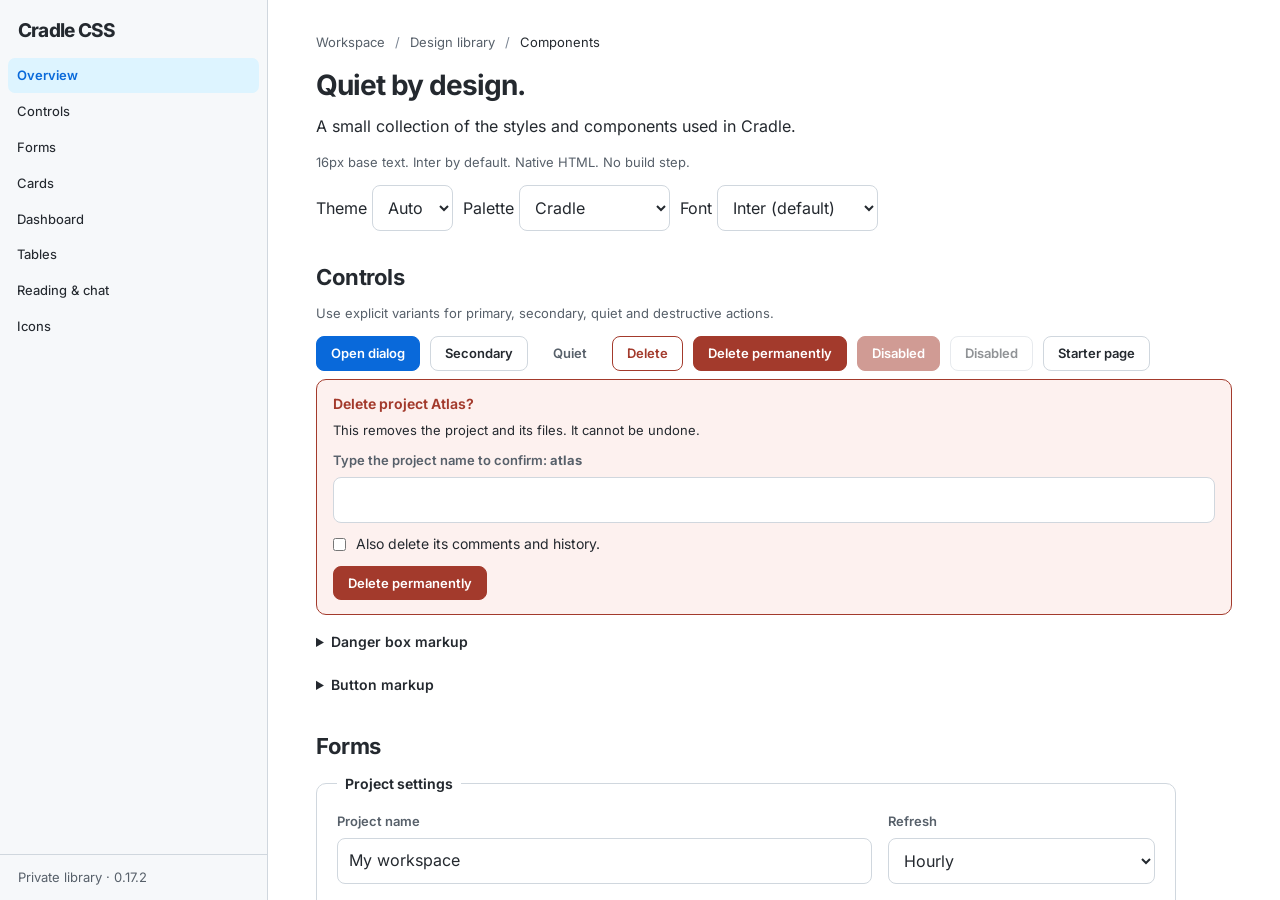
==== commit 98db2cba: "Keep mobile dialog feedback above normal-height actions" ====
--- a/index.html
+++ b/index.html
@@ -27,7 +27,7 @@
         <a href="#reading">Reading &amp; chat</a>
         <a href="#icons">Icons</a>
       </nav>
-      <div class="cr-sidebar-foot cr-subtle">Private library · 0.17.1</div>
+      <div class="cr-sidebar-foot cr-subtle">Private library · 0.17.2</div>
     </aside>
     <main class="cr-main">
       <div class="cr-container">
--- a/cradle.css
+++ b/cradle.css
@@ -1,4 +1,4 @@
-/* Cradle CSS 0.17.1 — private, framework-free. */
+/* Cradle CSS 0.17.2 — private, framework-free. */
 :root {
  --cr-font: Inter, -apple-system, BlinkMacSystemFont, "Segoe UI", sans-serif;
  --cr-mono:ui-monospace,SFMono-Regular,Consolas,monospace;
@@ -110,7 +110,11 @@
 .cr-dialog-body { flex:1; min-height:0; overflow:auto; padding:16px 20px 8px; }
 .cr-dialog-foot { display:flex; justify-content:flex-end; flex-wrap:wrap; gap:10px; padding:12px 20px; border-top:1px solid var(--cr-line); background:var(--cr-soft); }
 
-.cr-dialog-status { flex:1; min-width:0; align-self:center; overflow-wrap:anywhere; }
+.cr-dialog-foot { align-items:center; }
+.cr-dialog-foot > .cr-danger { margin-inline-end:auto; }
+.cr-dialog-status { flex:1 1 160px; min-width:0; align-self:center; overflow-wrap:anywhere; }
+.cr-dialog-status:empty { flex-basis:0; }
+@media(max-width:480px) { .cr-dialog-status:not(:empty) { order:-1; flex-basis:100%; } }
 
 /* Reading and chat components accept already-sanitized HTML. */
 .cr-prose { max-width:var(--cr-prose-width); overflow-wrap:anywhere; line-height:1.7; }
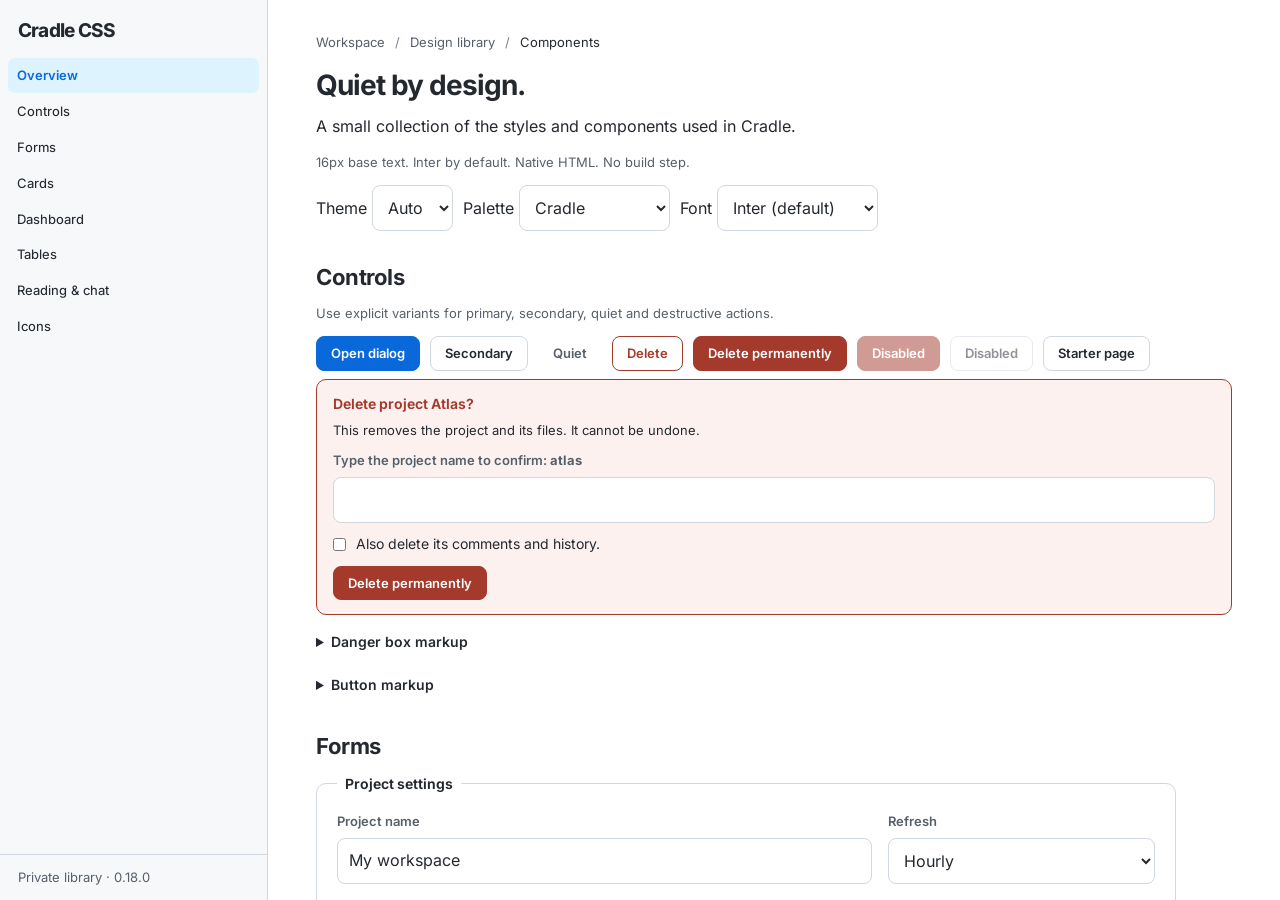
==== commit 4fa4d854: "Add card shadow token (0.18.0) cr-card gets a faint shadow from the new --cr-shadow token, matching " ====
--- a/index.html
+++ b/index.html
@@ -27,7 +27,7 @@
         <a href="#reading">Reading &amp; chat</a>
         <a href="#icons">Icons</a>
       </nav>
-      <div class="cr-sidebar-foot cr-subtle">Private library · 0.17.2</div>
+      <div class="cr-sidebar-foot cr-subtle">Private library · 0.18.0</div>
     </aside>
     <main class="cr-main">
       <div class="cr-container">
--- a/cradle.css
+++ b/cradle.css
@@ -1,4 +1,4 @@
-/* Cradle CSS 0.17.2 — private, framework-free. */
+/* Cradle CSS 0.18.0 — private, framework-free. */
 :root {
  --cr-font: Inter, -apple-system, BlinkMacSystemFont, "Segoe UI", sans-serif;
  --cr-mono:ui-monospace,SFMono-Regular,Consolas,monospace;
@@ -7,14 +7,14 @@
  --cr-font-size: 16px; --cr-radius: 10px; --cr-sidebar: 268px;
  --cr-table-max-height: 320px; --cr-progress-height: 8px;
  --cr-container-width: 1440px; --cr-form-width: 860px; --cr-prose-width: 760px;
- --cr-faint: #798391; --cr-danger: #a33a2c; --cr-danger-soft: #fdf1ef; --cr-on-danger: #fff; --cr-on-accent: #fff;
+ --cr-faint: #798391; --cr-danger: #a33a2c; --cr-danger-soft: #fdf1ef; --cr-on-danger: #fff; --cr-on-accent: #fff; --cr-shadow: 0 1px 2px 0 rgb(0 0 0 / .05);
  color-scheme: light;
  --cr-paper:#ffffff;--cr-soft:#f6f8fa;--cr-ink:#24292f;--cr-muted:#57606a;--cr-line:#d0d7de;--cr-accent:#0969da;--cr-accent-soft:#ddf4ff;--cr-accent-line:var(--cr-line)
 }
 @media (prefers-color-scheme: dark) {
- :root:not([data-theme="light"]) { --cr-paper:#0d1117;--cr-soft:#161b22;--cr-ink:#e6edf3;--cr-muted:#9da7b3;--cr-line:#30363d;--cr-accent:#79b8ff;--cr-accent-soft:#172f4d;--cr-accent-line:var(--cr-line); --cr-faint:#9aa3ad; --cr-danger:#ef8a7c; --cr-danger-soft:#2b1715; --cr-on-danger:var(--cr-paper); --cr-on-accent:var(--cr-paper); color-scheme:dark; }
-}
-:root[data-theme="dark"] { --cr-paper:#0d1117;--cr-soft:#161b22;--cr-ink:#e6edf3;--cr-muted:#9da7b3;--cr-line:#30363d;--cr-accent:#79b8ff;--cr-accent-soft:#172f4d;--cr-accent-line:var(--cr-line); --cr-faint:#9aa3ad; --cr-danger:#ef8a7c; --cr-danger-soft:#2b1715; --cr-on-danger:var(--cr-paper); --cr-on-accent:var(--cr-paper); color-scheme:dark; }
+ :root:not([data-theme="light"]) { --cr-shadow:0 1px 2px 0 rgb(0 0 0 / .3); --cr-paper:#0d1117;--cr-soft:#161b22;--cr-ink:#e6edf3;--cr-muted:#9da7b3;--cr-line:#30363d;--cr-accent:#79b8ff;--cr-accent-soft:#172f4d;--cr-accent-line:var(--cr-line); --cr-faint:#9aa3ad; --cr-danger:#ef8a7c; --cr-danger-soft:#2b1715; --cr-on-danger:var(--cr-paper); --cr-on-accent:var(--cr-paper); color-scheme:dark; }
+}
+:root[data-theme="dark"] { --cr-shadow:0 1px 2px 0 rgb(0 0 0 / .3); --cr-paper:#0d1117;--cr-soft:#161b22;--cr-ink:#e6edf3;--cr-muted:#9da7b3;--cr-line:#30363d;--cr-accent:#79b8ff;--cr-accent-soft:#172f4d;--cr-accent-line:var(--cr-line); --cr-faint:#9aa3ad; --cr-danger:#ef8a7c; --cr-danger-soft:#2b1715; --cr-on-danger:var(--cr-paper); --cr-on-accent:var(--cr-paper); color-scheme:dark; }
 
 /* Base rules are scoped to .cradle; unrelated pages keep their own styles. */
 .cradle, .cradle *, .cradle *::before, .cradle *::after { box-sizing:border-box; }
@@ -76,7 +76,7 @@
 
 /* Cards, avatars and badges. */
 .cr-grid { display:grid; align-items:start; grid-template-columns:repeat(auto-fill,minmax(min(320px,100%),1fr)); gap:14px; }
-.cr-card { min-width:0; padding:16px 18px; border:1px solid var(--cr-line); border-radius:var(--cr-radius); background:var(--cr-paper); }
+.cr-card { min-width:0; padding:16px 18px; border:1px solid var(--cr-line); border-radius:var(--cr-radius); background:var(--cr-paper); box-shadow:var(--cr-shadow); }
 .cr-card-head { display:flex; align-items:center; justify-content:space-between; flex-wrap:wrap; gap:10px; margin-bottom:10px; }
 .cr-identity { display:flex; align-items:center; gap:10px; min-width:0; }
 .cr-identity strong { font-size:15px; overflow-wrap:anywhere; }
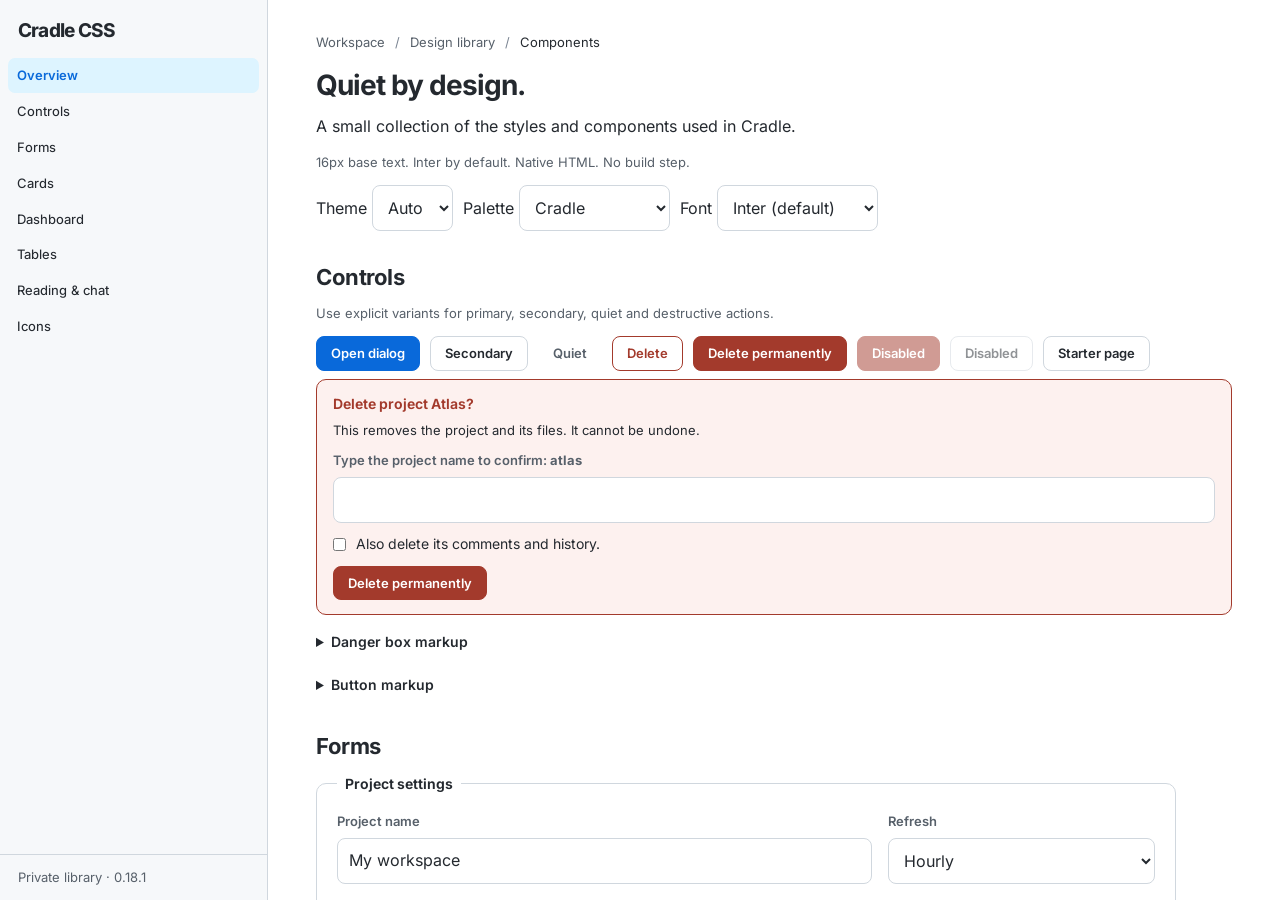
==== commit 4b6c5e41: "Align gallery editor save and cancel behavior" ====
--- a/index.html
+++ b/index.html
@@ -27,7 +27,7 @@
         <a href="#reading">Reading &amp; chat</a>
         <a href="#icons">Icons</a>
       </nav>
-      <div class="cr-sidebar-foot cr-subtle">Private library · 0.18.0</div>
+      <div class="cr-sidebar-foot cr-subtle">Private library · 0.18.1</div>
     </aside>
     <main class="cr-main">
       <div class="cr-container">
--- a/cradle.css
+++ b/cradle.css
@@ -1,4 +1,4 @@
-/* Cradle CSS 0.18.0 — private, framework-free. */
+/* Cradle CSS 0.18.1 — private, framework-free. */
 :root {
  --cr-font: Inter, -apple-system, BlinkMacSystemFont, "Segoe UI", sans-serif;
  --cr-mono:ui-monospace,SFMono-Regular,Consolas,monospace;
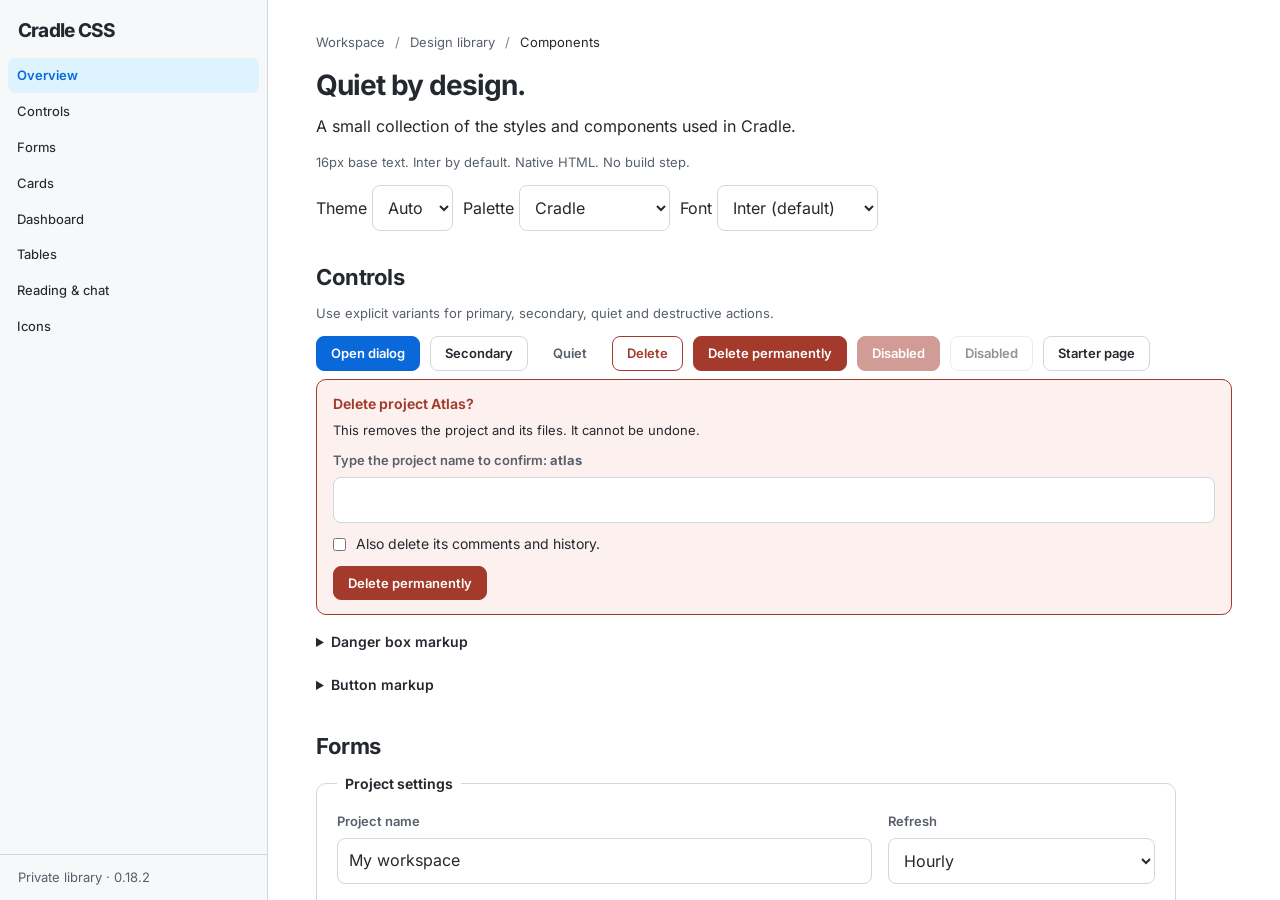
==== commit 34fc867c: "Use paper surfaces for tables by default (0.18.2)" ====
--- a/index.html
+++ b/index.html
@@ -27,7 +27,7 @@
         <a href="#reading">Reading &amp; chat</a>
         <a href="#icons">Icons</a>
       </nav>
-      <div class="cr-sidebar-foot cr-subtle">Private library · 0.18.1</div>
+      <div class="cr-sidebar-foot cr-subtle">Private library · 0.18.2</div>
     </aside>
     <main class="cr-main">
       <div class="cr-container">
@@ -142,7 +142,7 @@
         </section>
         <section id="tables" class="cr-section">
           <h2>Tables</h2>
-          <p class="cr-subtle">Tables sort by default when the optional helper is loaded. Select a column heading to sort; select it again to reverse the order.</p>
+          <p class="cr-subtle">Table bodies use the paper surface, with subtle headers. Tables sort by default when the optional helper is loaded. Select a column heading to sort; select it again to reverse the order.</p>
           <div class="cr-table-wrap" tabindex="0" role="region" aria-label="Sample source status">
             <table class="cr-table">
               <thead><tr><th scope="col">Source</th><th scope="col">Documents</th><th scope="col" data-sort="date">Last updated</th><th scope="col" data-sort="text">Status</th></tr></thead>
--- a/cradle.css
+++ b/cradle.css
@@ -1,4 +1,4 @@
-/* Cradle CSS 0.18.1 — private, framework-free. */
+/* Cradle CSS 0.18.2 — private, framework-free. */
 :root {
  --cr-font: Inter, -apple-system, BlinkMacSystemFont, "Segoe UI", sans-serif;
  --cr-mono:ui-monospace,SFMono-Regular,Consolas,monospace;
@@ -90,8 +90,8 @@
 .cr-metric strong { display:block; font-size:24px; letter-spacing:-.03em; font-variant-numeric:tabular-nums; }
 
 /* Tables scroll within their wrapper on narrow screens. */
-.cr-table-wrap { overflow:auto; border:1px solid var(--cr-line); border-radius:var(--cr-radius); }
-.cr-table { width:100%; border-collapse:collapse; text-align:left; font-size:13px; }
+.cr-table-wrap { background:var(--cr-paper); overflow:auto; border:1px solid var(--cr-line); border-radius:var(--cr-radius); }
+.cr-table { background:var(--cr-paper); width:100%; border-collapse:collapse; text-align:left; font-size:13px; }
 .cr-table :where(th,td) { padding:10px 12px; border-bottom:1px solid var(--cr-line); vertical-align:top; }
 .cr-table th { background:var(--cr-soft); color:var(--cr-muted); font-size:10px; text-transform:uppercase; letter-spacing:.06em; }
 .cr-table td { font-variant-numeric:tabular-nums; }
@@ -173,7 +173,7 @@
 .cr-prose :is(h4,h5,h6) { font-size:16px; margin:12px 0 6px; }
 .cr-prose :is(ul,ol) { padding-left:22px; }
 .cr-prose li { margin:4px 0; }
-.cr-prose table { display:block; max-width:100%; overflow:auto; border-collapse:collapse; font-size:13px; margin:12px 0; }
+.cr-prose table { background:var(--cr-paper); display:block; max-width:100%; overflow:auto; border-collapse:collapse; font-size:13px; margin:12px 0; }
 .cr-prose :is(th,td) { border:1px solid var(--cr-line); padding:6px 10px; text-align:left; }
 .cr-prose hr { border:0; border-top:1px solid var(--cr-line); margin:18px 0; }
 @media(hover:none) and (pointer:coarse) { .cr-sort { min-height:32px; } }
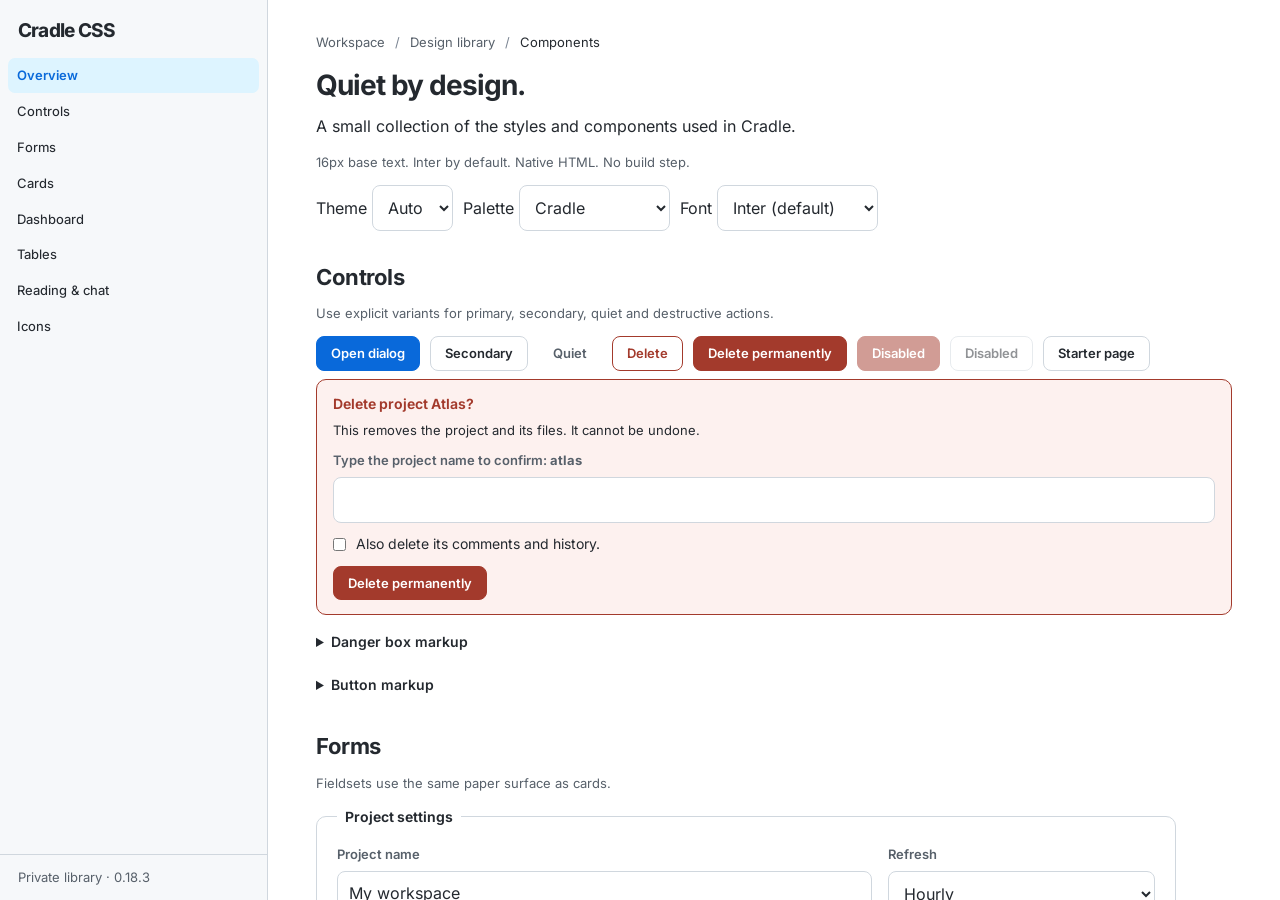
==== commit 35978cd7: "Use paper backgrounds for metrics and form sections" ====
--- a/index.html
+++ b/index.html
@@ -27,7 +27,7 @@
         <a href="#reading">Reading &amp; chat</a>
         <a href="#icons">Icons</a>
       </nav>
-      <div class="cr-sidebar-foot cr-subtle">Private library · 0.18.2</div>
+      <div class="cr-sidebar-foot cr-subtle">Private library · 0.18.3</div>
     </aside>
     <main class="cr-main">
       <div class="cr-container">
@@ -86,6 +86,7 @@
         </section>
         <section id="forms" class="cr-section">
           <h2>Forms</h2>
+          <p class="cr-subtle">Fieldsets use the same paper surface as cards.</p>
           <form class="cr-form" id="sample-form">
             <fieldset>
               <legend>Project settings</legend>
@@ -103,6 +104,7 @@
         </section>
         <section id="cards" class="cr-section">
           <h2>Cards &amp; metrics</h2>
+          <p class="cr-subtle">Cards and metric tiles use the paper surface, including on a soft workspace canvas.</p>
           <div class="cr-grid">
             <article class="cr-card">
               <div class="cr-card-head"><div class="cr-identity"><span class="cr-avatar" aria-hidden="true">P</span><strong><s>Project archive</s></strong></div><span class="cr-badge cr-outline">Disabled</span></div>
--- a/cradle.css
+++ b/cradle.css
@@ -1,4 +1,4 @@
-/* Cradle CSS 0.18.2 — private, framework-free. */
+/* Cradle CSS 0.18.3 — private, framework-free. */
 :root {
  --cr-font: Inter, -apple-system, BlinkMacSystemFont, "Segoe UI", sans-serif;
  --cr-mono:ui-monospace,SFMono-Regular,Consolas,monospace;
@@ -65,7 +65,7 @@
 
 /* Forms. Labels wrap their controls; checkbox labels use .cr-check. */
 .cr-form { max-width:var(--cr-form-width); }
-.cr-form fieldset { min-width:0; margin:0 0 16px; padding:16px 20px; border:1px solid var(--cr-line); border-radius:var(--cr-radius); }
+.cr-form fieldset { background:var(--cr-paper); min-width:0; margin:0 0 16px; padding:16px 20px; border:1px solid var(--cr-line); border-radius:var(--cr-radius); }
 .cr-form legend { padding:0 8px; font-size:14px; font-weight:650; }
 .cr-field { display:block; min-width:0; margin-bottom:14px; color:var(--cr-muted); font-size:13px; font-weight:600; }
 .cr-field :where(input,select,textarea) { display:block; width:100%; margin-top:6px; color:var(--cr-ink); font-size:var(--cr-font-size); font-weight:400; }
@@ -85,7 +85,7 @@
 .cr-badge { display:inline-flex; padding:2px 9px; border-radius:999px; background:var(--cr-accent-soft); color:var(--cr-accent); font-size:10px; font-weight:700; letter-spacing:.06em; text-transform:uppercase; }
 .cr-badge.cr-outline { background:transparent; color:var(--cr-muted); border:1px solid var(--cr-line); }
 .cr-metrics { display:grid; grid-template-columns:repeat(4,minmax(0,1fr)); gap:12px; }
-.cr-metric { padding:16px 18px; border:1px solid var(--cr-line); border-radius:var(--cr-radius); background:var(--cr-soft); }
+.cr-metric { padding:16px 18px; border:1px solid var(--cr-line); border-radius:var(--cr-radius); background:var(--cr-paper); }
 .cr-metric span { display:block; color:var(--cr-muted); font-size:12px; }
 .cr-metric strong { display:block; font-size:24px; letter-spacing:-.03em; font-variant-numeric:tabular-nums; }
 
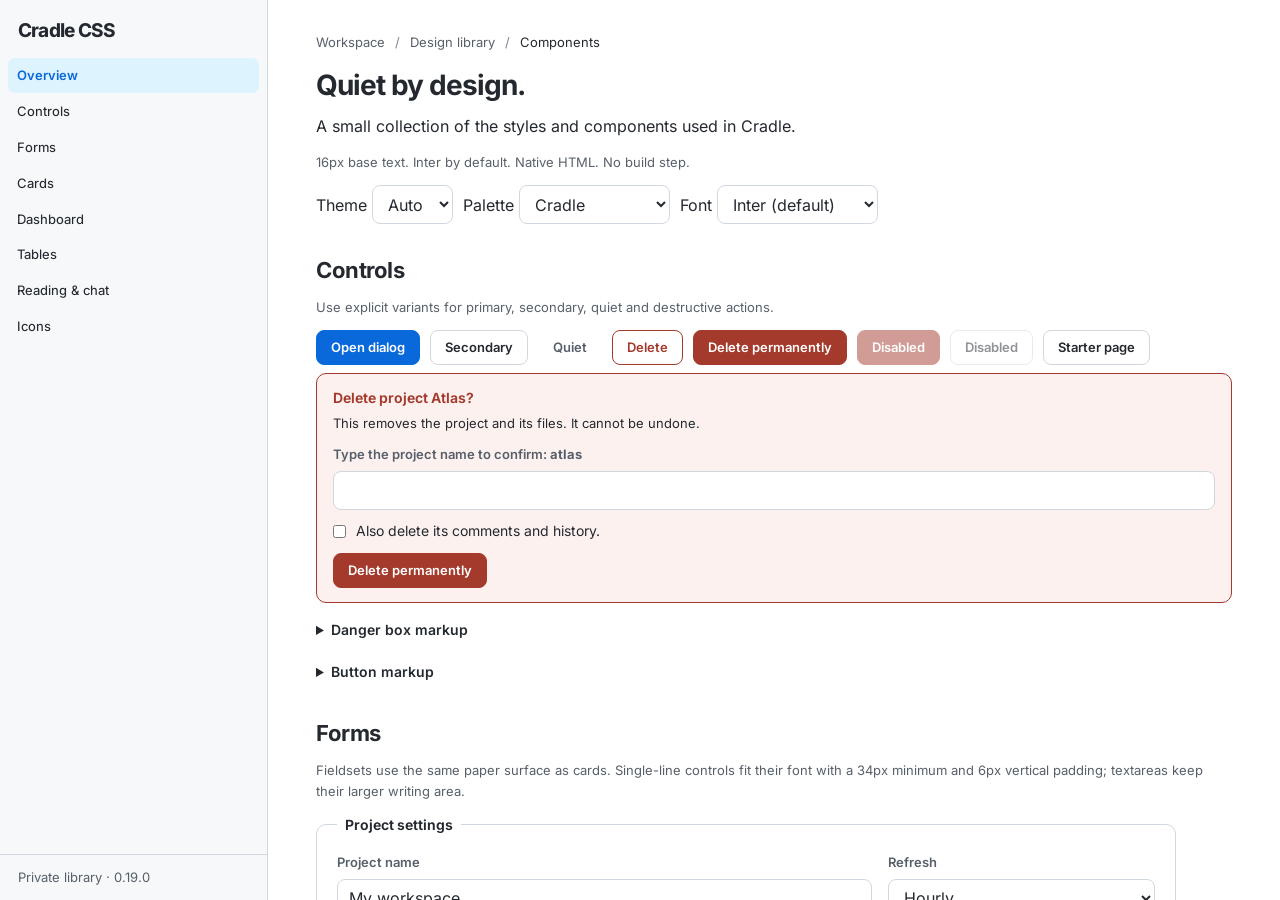
==== commit 20416e40: "Scale single-line controls to their text size" ====
--- a/index.html
+++ b/index.html
@@ -27,7 +27,7 @@
         <a href="#reading">Reading &amp; chat</a>
         <a href="#icons">Icons</a>
       </nav>
-      <div class="cr-sidebar-foot cr-subtle">Private library · 0.18.3</div>
+      <div class="cr-sidebar-foot cr-subtle">Private library · 0.19.0</div>
     </aside>
     <main class="cr-main">
       <div class="cr-container">
@@ -86,7 +86,7 @@
         </section>
         <section id="forms" class="cr-section">
           <h2>Forms</h2>
-          <p class="cr-subtle">Fieldsets use the same paper surface as cards.</p>
+          <p class="cr-subtle">Fieldsets use the same paper surface as cards. Single-line controls fit their font with a 34px minimum and 6px vertical padding; textareas keep their larger writing area.</p>
           <form class="cr-form" id="sample-form">
             <fieldset>
               <legend>Project settings</legend>
--- a/cradle.css
+++ b/cradle.css
@@ -1,8 +1,8 @@
-/* Cradle CSS 0.18.3 — private, framework-free. */
+/* Cradle CSS 0.19.0 — private, framework-free. */
 :root {
  --cr-font: Inter, -apple-system, BlinkMacSystemFont, "Segoe UI", sans-serif;
  --cr-mono:ui-monospace,SFMono-Regular,Consolas,monospace;
- --cr-control-height: 46px; --cr-textarea-min-height: 120px;
+ --cr-control-height: 34px; --cr-textarea-min-height: 120px;
  --cr-icon-size: 18px; --cr-icon-stroke: 2;
  --cr-font-size: 16px; --cr-radius: 10px; --cr-sidebar: 268px;
  --cr-table-max-height: 320px; --cr-progress-height: 8px;
@@ -44,7 +44,7 @@
 .cr-button.cr-danger:hover:not(:disabled) { background:var(--cr-danger-soft); border-color:var(--cr-danger); }
 .cr-button.cr-danger:active:not(:disabled) { background:var(--cr-danger-soft); filter:brightness(.95); }
 .cradle :where(input:not([type="checkbox"]):not([type="radio"]),select,textarea) { min-width:0; max-width:100%; background:var(--cr-paper); border:1px solid var(--cr-line); border-radius:8px; padding:9px 11px; }
-.cradle :where(input:not([type="checkbox"]):not([type="radio"]),select) { min-height:var(--cr-control-height); }
+.cradle :where(input:not([type="checkbox"]):not([type="radio"]),select) { min-height:max(var(--cr-control-height), calc(1.6em + 14px)); padding:6px 11px; }
 .cradle :where(input[type="checkbox"],input[type="radio"],progress) { accent-color:var(--cr-accent); }
 .cradle :where(textarea) { resize:vertical; }
 .cr-toolbar { display:flex; align-items:center; flex-wrap:wrap; gap:10px; }
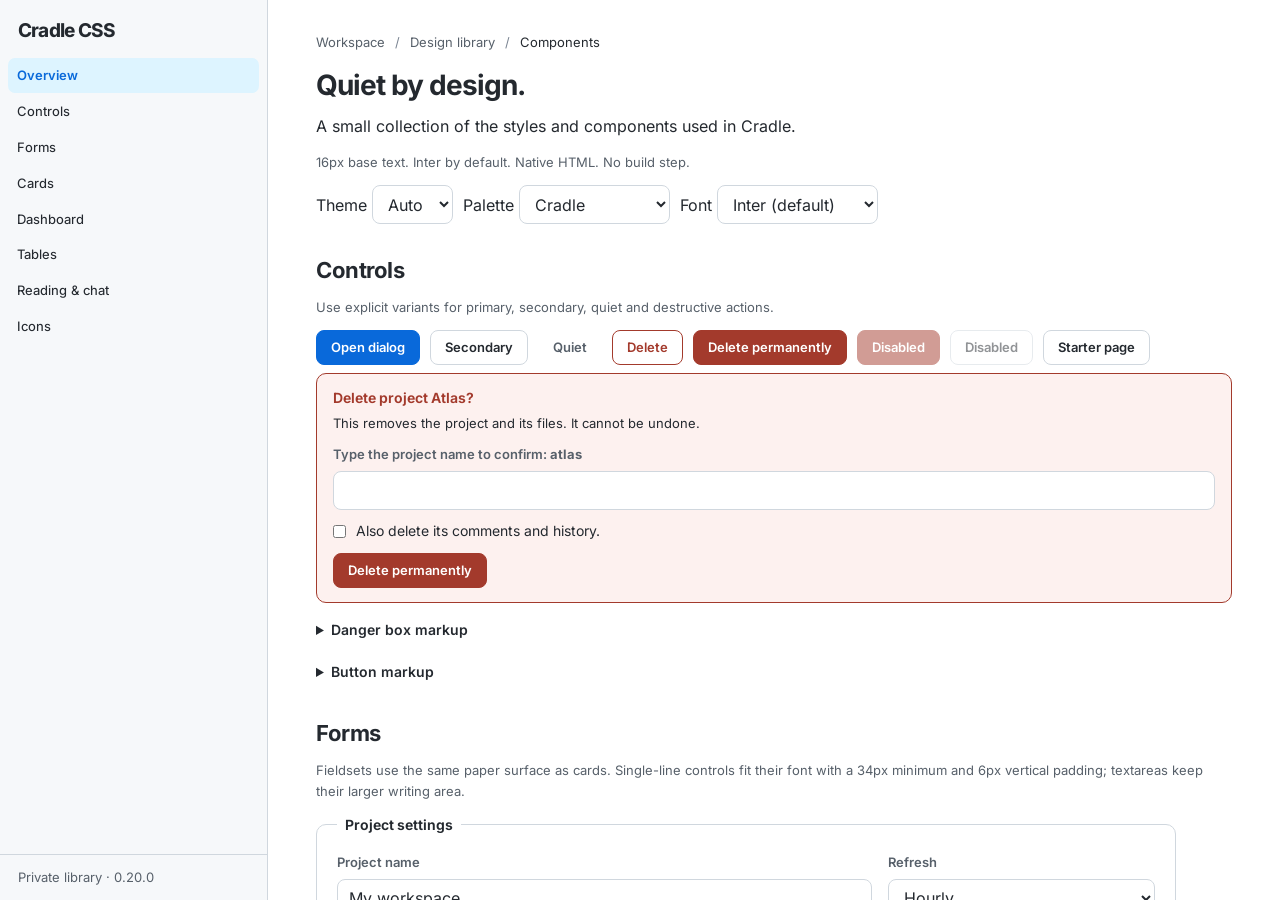
==== commit a27d4f3f: "Add switch, ARIA validation, focus halo, Sumi and sshole palettes (0.20.0) - input[role=switch], [ar" ====
--- a/index.html
+++ b/index.html
@@ -27,7 +27,7 @@
         <a href="#reading">Reading &amp; chat</a>
         <a href="#icons">Icons</a>
       </nav>
-      <div class="cr-sidebar-foot cr-subtle">Private library · 0.19.0</div>
+      <div class="cr-sidebar-foot cr-subtle">Private library · 0.20.0</div>
     </aside>
     <main class="cr-main">
       <div class="cr-container">
@@ -38,7 +38,7 @@
           <p class="cr-subtle">16px base text. Inter by default. Native HTML. No build step.</p>
           <div class="cr-toolbar">
             <label>Theme <select id="theme"><option value="auto">Auto</option><option value="light">Light</option><option value="dark">Dark</option></select></label>
-            <label>Palette <select id="skin"><option value="cradle">Cradle</option><option value="dracula">Dracula</option><option value="one-dark">One Dark</option><option value="nord">Nord</option><option value="solarized">Solarized</option><option value="monokai">Monokai</option><option value="tokyo-night">Tokyo Night</option><option value="catppuccin">Catppuccin</option><option value="gruvbox">Gruvbox</option><option value="material">Material</option><option value="gen-i">GEN-I</option><option value="gen-i-portal">GEN-I Portal</option><option value="gen-i-lagoon">GEN-I Lagoon</option></select></label>
+            <label>Palette <select id="skin"><option value="cradle">Cradle</option><option value="dracula">Dracula</option><option value="one-dark">One Dark</option><option value="nord">Nord</option><option value="solarized">Solarized</option><option value="monokai">Monokai</option><option value="tokyo-night">Tokyo Night</option><option value="catppuccin">Catppuccin</option><option value="gruvbox">Gruvbox</option><option value="material">Material</option><option value="gen-i">GEN-I</option><option value="gen-i-portal">GEN-I Portal</option><option value="gen-i-lagoon">GEN-I Lagoon</option><option value="sumi">Sumi</option><option value="sshole">sshole</option></select></label>
             <label>Font <select id="font"><option value="inter">Inter (default)</option><option value="manrope">Manrope</option><option value="native-sans">System</option><option value="native-mono">JetBrains Mono</option><option value="native-serif">Serif</option></select></label>
           </div>
           <div class="cr-gen-i-reference">
@@ -96,6 +96,8 @@
               </div>
               <label class="cr-field">Description<textarea name="description" rows="4" placeholder="What is this workspace for?"></textarea></label>
               <label class="cr-check"><input type="checkbox" name="notifications" checked>Enable notifications</label>
+              <label class="cr-check"><input type="checkbox" role="switch" name="public" checked>Public workspace</label>
+              <label class="cr-field">Contact email<input type="email" name="contact" value="not-an-email" aria-invalid="true" aria-describedby="contact-help"><span class="cr-error" id="contact-help">Enter an address such as name@example.com.</span></label>
               <p class="cr-subtle">This example stays in your browser.</p>
               <button class="cr-button cr-primary" type="submit">Save settings</button>
               <p class="cr-subtle" id="form-status" role="status" aria-live="polite"></p>
--- a/cradle.css
+++ b/cradle.css
@@ -1,15 +1,15 @@
-/* Cradle CSS 0.19.0 — private, framework-free. */
+/* Cradle CSS 0.20.0 — private, framework-free. */
 :root {
  --cr-font: Inter, -apple-system, BlinkMacSystemFont, "Segoe UI", sans-serif;
  --cr-mono:ui-monospace,SFMono-Regular,Consolas,monospace;
  --cr-control-height: 34px; --cr-textarea-min-height: 120px;
  --cr-icon-size: 18px; --cr-icon-stroke: 2;
  --cr-font-size: 16px; --cr-radius: 10px; --cr-sidebar: 268px;
- --cr-table-max-height: 320px; --cr-progress-height: 8px;
+ --cr-grid-min: 320px; --cr-table-max-height: 320px; --cr-progress-height: 8px;
  --cr-container-width: 1440px; --cr-form-width: 860px; --cr-prose-width: 760px;
  --cr-faint: #798391; --cr-danger: #a33a2c; --cr-danger-soft: #fdf1ef; --cr-on-danger: #fff; --cr-on-accent: #fff; --cr-shadow: 0 1px 2px 0 rgb(0 0 0 / .05);
  color-scheme: light;
- --cr-paper:#ffffff;--cr-soft:#f6f8fa;--cr-ink:#24292f;--cr-muted:#57606a;--cr-line:#d0d7de;--cr-accent:#0969da;--cr-accent-soft:#ddf4ff;--cr-accent-line:var(--cr-line)
+ --cr-paper:#ffffff;--cr-soft:#f6f8fa;--cr-ink:#24292f;--cr-muted:#57606a;--cr-line:#d0d7de;--cr-accent:#0969da;--cr-accent-soft:#ddf4ff;--cr-accent-line:var(--cr-line); --cr-control-line:var(--cr-line)
 }
 @media (prefers-color-scheme: dark) {
  :root:not([data-theme="light"]) { --cr-shadow:0 1px 2px 0 rgb(0 0 0 / .3); --cr-paper:#0d1117;--cr-soft:#161b22;--cr-ink:#e6edf3;--cr-muted:#9da7b3;--cr-line:#30363d;--cr-accent:#79b8ff;--cr-accent-soft:#172f4d;--cr-accent-line:var(--cr-line); --cr-faint:#9aa3ad; --cr-danger:#ef8a7c; --cr-danger-soft:#2b1715; --cr-on-danger:var(--cr-paper); --cr-on-accent:var(--cr-paper); color-scheme:dark; }
@@ -33,7 +33,7 @@
 .cr-sr-only { position:absolute; width:1px; height:1px; padding:0; margin:-1px; overflow:hidden; clip-path:inset(50%); white-space:nowrap; border:0; }
 
 /* Controls: explicit variants, independent of element IDs and button type. */
-.cr-button { display:inline-flex; align-items:center; justify-content:center; gap:6px; min-height:34px; padding:6px 14px; border:1px solid var(--cr-line); border-radius:8px; background:var(--cr-paper); color:var(--cr-ink); font-size:13px; font-weight:600; line-height:1.6; cursor:pointer; text-decoration:none; }
+.cr-button { display:inline-flex; align-items:center; justify-content:center; gap:6px; min-height:34px; padding:6px 14px; border:1px solid var(--cr-control-line); border-radius:8px; background:var(--cr-paper); color:var(--cr-ink); font-size:13px; font-weight:600; line-height:1.6; cursor:pointer; text-decoration:none; }
 .cr-button:where(:not(.cr-bare)):hover:not(:disabled) { background:var(--cr-soft); border-color:var(--cr-faint); }
 .cr-button:disabled { opacity:.5; cursor:default; }
 .cr-button.cr-primary { background:var(--cr-accent); border-color:var(--cr-accent); color:var(--cr-on-accent); }
@@ -43,7 +43,7 @@
 .cr-button.cr-danger { color:var(--cr-danger); border-color:var(--cr-danger); }
 .cr-button.cr-danger:hover:not(:disabled) { background:var(--cr-danger-soft); border-color:var(--cr-danger); }
 .cr-button.cr-danger:active:not(:disabled) { background:var(--cr-danger-soft); filter:brightness(.95); }
-.cradle :where(input:not([type="checkbox"]):not([type="radio"]),select,textarea) { min-width:0; max-width:100%; background:var(--cr-paper); border:1px solid var(--cr-line); border-radius:8px; padding:9px 11px; }
+.cradle :where(input:not([type="checkbox"]):not([type="radio"]),select,textarea) { min-width:0; max-width:100%; background:var(--cr-paper); border:1px solid var(--cr-control-line); border-radius:8px; padding:9px 11px; }
 .cradle :where(input:not([type="checkbox"]):not([type="radio"]),select) { min-height:max(var(--cr-control-height), calc(1.6em + 14px)); padding:6px 11px; }
 .cradle :where(input[type="checkbox"],input[type="radio"],progress) { accent-color:var(--cr-accent); }
 .cradle :where(textarea) { resize:vertical; }
@@ -75,7 +75,7 @@
 .cr-check input { margin:0; }
 
 /* Cards, avatars and badges. */
-.cr-grid { display:grid; align-items:start; grid-template-columns:repeat(auto-fill,minmax(min(320px,100%),1fr)); gap:14px; }
+.cr-grid { display:grid; align-items:start; grid-template-columns:repeat(auto-fill,minmax(min(var(--cr-grid-min),100%),1fr)); gap:14px; }
 .cr-card { min-width:0; padding:16px 18px; border:1px solid var(--cr-line); border-radius:var(--cr-radius); background:var(--cr-paper); box-shadow:var(--cr-shadow); }
 .cr-card-head { display:flex; align-items:center; justify-content:space-between; flex-wrap:wrap; gap:10px; margin-bottom:10px; }
 .cr-identity { display:flex; align-items:center; gap:10px; min-width:0; }
@@ -228,3 +228,28 @@
 
 /* Optional Lucide SVGs inherit text colour; labels belong to their controls. */
 .cr-icon { display:inline-block; width:var(--cr-icon-size); height:var(--cr-icon-size); flex:none; vertical-align:-.15em; fill:none; stroke:currentColor; stroke-width:var(--cr-icon-stroke); stroke-linecap:round; stroke-linejoin:round; }
+
+/* Focus halo on text controls, from Sumi.css; the outline stays for forced-colors and keyboard focus. */
+.cradle :where(input:not([type="checkbox"]):not([type="radio"]),select,textarea):focus-visible { border-color:var(--cr-accent); box-shadow:0 0 0 3px color-mix(in srgb, var(--cr-accent) 30%, transparent); }
+.cradle :is(input,select,textarea)[aria-invalid="true"]:focus-visible { box-shadow:0 0 0 3px color-mix(in srgb, var(--cr-danger) 30%, transparent); }
+
+/* Switch: a native checkbox with role="switch" keeps keyboard and form behavior. */
+.cradle input[type="checkbox"][role="switch"] { appearance:none; flex:none; position:relative; width:36px; height:21px; margin:0; border:1px solid var(--cr-control-line); border-radius:999px; background:var(--cr-soft); cursor:pointer; transition:background-color .15s, border-color .15s; }
+.cradle input[type="checkbox"][role="switch"]::before { content:""; position:absolute; top:2px; left:2px; width:15px; height:15px; border-radius:50%; background:var(--cr-faint); transition:translate .18s, background-color .15s; }
+.cradle input[type="checkbox"][role="switch"]:checked { background:var(--cr-accent); border-color:var(--cr-accent); }
+.cradle input[type="checkbox"][role="switch"]:checked::before { translate:15px 0; background:var(--cr-on-accent); }
+.cradle input[type="checkbox"][role="switch"]:disabled { opacity:.5; cursor:default; }
+
+/* Validation follows ARIA, so assistive technology and visuals share one flag. */
+.cradle :is(input,select,textarea)[aria-invalid="true"] { border-color:var(--cr-danger); }
+.cradle :is(input,select,textarea)[aria-invalid="true"]:focus-visible { outline-color:var(--cr-danger); }
+
+@media(prefers-reduced-motion:reduce) { .cradle, .cradle *, .cradle *::before, .cradle *::after { animation-duration:.01ms !important; transition-duration:.01ms !important; scroll-behavior:auto !important; } }
+
+@media print {
+ .cr-sidebar, .cr-busy { display:none; }
+ .cr-shell { display:block; height:auto; overflow:visible; }
+ .cr-main { overflow:visible; }
+ .cr-card, .cr-metric { box-shadow:none; break-inside:avoid; }
+ .cr-table-wrap { overflow:visible; max-height:none; }
+}
